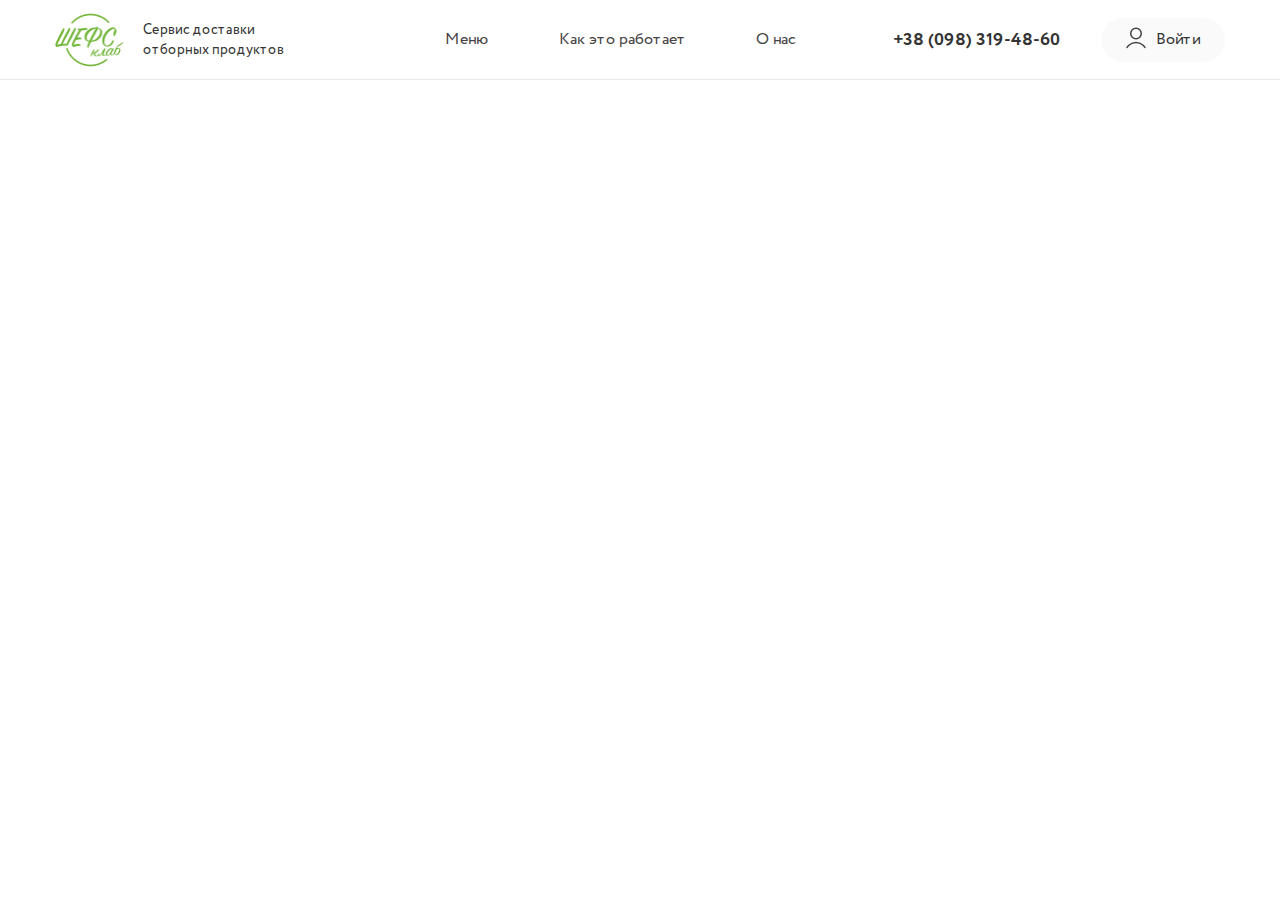
==== index.html @ c071ba93 "Made an adaptive header." ====
<!DOCTYPE html>
<html lang="ru">
	<head>
		<title>Шефс Клаб – Сервис доставки отборных продуктов</title>
		<meta charset="UTF-8">
		<meta name="format-detection" content="telephone=no">
		<link rel="stylesheet" href="css/style.css">
		<link rel="shortcut icon" href="favicon.ico">
		<!-- <meta name="robots" content="noindex, nofollow"> -->
		<!-- <meta name="viewport" content="width=device-width, initial-scale=1.0, maximum-scale=1.0, user-scalable=0"> -->
		<meta name="viewport" content="width=device-width, initial-scale=1.0">
	</head>
	<body>
		<div class="wrapper">
<header class="header">
	<div class="container">
		<div class="header__row">
			<a href="index.html" class="header__logo logo-header">
				<div class="logo-header__img">
					<img src="img/logo.png" alt="Шефс Клаб" />
				</div>
				<h1 class="logo-header__desc">					
					Сервис доставки отборных продуктов
				</h1>
			</a>

			<div class="header-icons">
				<a href="tel:380983194860" class="header-icons__icon header-icons__phone">
					<svg width="24" height="24" viewBox="0 0 24 24" fill="none" xmlns="http://www.w3.org/2000/svg">
						<path d="M4.59755 4.30366L5.67798 3.40331C6.36933 2.82718 7.38593 2.87329 8.02229 3.50965L10.0661 5.55342C10.8323 6.31963 10.8323 7.56191 10.0661 8.32812L9.12287 9.16348C8.76349 9.52285 8.70661 10.085 9 10.5C9.49446 11.1994 10.4222 12.2161 11.1031 12.897C11.7839 13.5778 12.8006 14.5055 13.5 15C13.915 15.2934 14.4771 15.2365 14.8365 14.8771L15.6719 13.9339C16.4381 13.1677 17.6804 13.1677 18.4466 13.9339L20.4904 15.9777C21.1267 16.6141 21.1728 17.6307 20.5967 18.322L19.6963 19.4024C18.7105 20.5854 17.1822 21.1731 15.6578 20.9553C14.0402 20.7242 12.4805 20.1717 11.1403 19.237C9.97831 18.4266 8.57035 17.3715 7.59942 16.4006C6.62849 15.4297 5.57338 14.0217 4.76302 12.8597C3.82832 11.5195 3.27578 9.9598 3.04469 8.34223C2.82692 6.81783 3.41459 5.28946 4.59755 4.30366Z" stroke-width="2"/>
					</svg>
				</a>
				<a href="sign-in.html" class="header-icons__icon header-icons__sign-in">
					<svg width="24" height="24" viewBox="0 0 24 24" fill="none" xmlns="http://www.w3.org/2000/svg">
						<g clip-path="url(#clip0)">
							<path d="M3 22C3 22 5.875 17 12 17C18.125 17 21 22 21 22" stroke="white" stroke-width="2" stroke-linecap="round" stroke-linejoin="round"/>
							<circle cx="12" cy="8" r="5" stroke="white" stroke-width="2" stroke-linejoin="round"/>
						</g>
						<defs>
							<clipPath id="clip0">
								<rect width="24" height="24" fill="white"/>
							</clipPath>
						</defs>
					</svg>
				</a>
			</div>

			<div class="header-menu__icon">
				<span></span>
			</div>

			<nav class="header__menu header-menu">
				<ul class="header-menu__list menu-list">
					<li><a href="menu.html" class="header-menu__link">Меню</a></li>
					<li><a href="howitwork.html" class="header-menu__link">Как это работает</a></li>
					<li><a href="about.html" class="header-menu__link">О нас</a></li>
				</ul>
			</nav>

			<a data-da="header-menu__list, 4, 767.98" href="tel:380983194860" class="header__phone-number phone-number">+38 (098) 319-48-60</a>

			<a data-da="header-menu__list, 5, 767.98" href="sign-in.html" class="header__sign-in sign-in">
				<div class="sign-in__icon">
					<svg width="24" height="24" viewBox="0 0 20 21" fill="none" xmlns="http://www.w3.org/2000/svg">
						<path d="M1 20C1 20 3.875 15 10 15C16.125 15 19 20 19 20" stroke="#464243" stroke-width="1.5" stroke-linecap="round" stroke-linejoin="round"/>
						<circle cx="10" cy="6" r="5.25" stroke="#464243" stroke-width="1.5" stroke-linejoin="round"/>
					</svg>
				</div>
				Войти
			</a>
		</div>
	</div>
</header>				
<footer class="footer">
	<div class='container'>
		<div class="footer__row">
			
		</div>
	</div>
</footer>		</div>
<!--<div class="popup">
	<div class="popup-table table">
		<div class="cell">
			<div class="popup-content">
				<div class="popup-close"></div>
				<div class="popup__title"></div>
				<div class="popup__txt"></div>
				<form action="#" class="popup-form form">
					<div class="form-input">
						<input autocomplete="off" type="text" name="form[]" data-value="" class="input" />
					</div>
					<div class="form-input">
						<input autocomplete="off" type="text" name="form[]" data-value="" class="input req email" />
					</div>
					<div class="form-input">
						<input autocomplete="off" type="text" name="form[]" data-value="" class="input req" />
					</div>
					<div class="form-button">
						<button type="submit" class="form__btn btn fw"></button>
					</div>
				</form>
			</div>
		</div>
	</div>
</div>
<div class="popup popup-video">
	<div class="popup-table table">
		<div class="cell">
			<div class="popup-close"></div>
			<div class="popup-video__value video"></div>
		</div>
	</div>
</div> --><script src="https://code.jquery.com/jquery-3.3.1.min.js"></script>
<!-- <script src="https://code.jquery.com/jquery-migrate-3.0.1.min.js"></script> -->
<script src="js/vendors.js"></script>
<script src="js/main.js"></script>
<script src="js/custom.js" ></script>
	</body>
</html>
---- css/style.css ----
@charset "UTF-8";@font-face{font-family:"Circe";src:url("../../fonts/Circe/Circe-Regular.eot");src:url("../../fonts/Circe/Circe-Regular.eot?#iefix") format("embedded-opentype"),url("../../fonts/Circe/Circe-Regular.woff") format("woff"),url("../../fonts/Circe/Circe-Regular.ttf") format("truetype");font-weight:400;font-style:normal}@font-face{font-family:"Circe";src:url("../../fonts/Circe/Circe-Bold.eot");src:url("../../fonts/Circe/Circe-Bold.eot?#iefix") format("embedded-opentype"),url("../../fonts/Circe/Circe-Bold.woff") format("woff"),url("../../fonts/Circe/Circe-Bold.ttf") format("truetype");font-weight:700;font-style:normal}@font-face{font-family:"TT Norms";src:url("../../fonts/TTNorms/TTNorms-Medium.eot");src:url("../../fonts/TTNorms/TTNorms-Medium.eot?#iefix") format("embedded-opentype"),url("../../fonts/TTNorms/TTNorms-Medium.woff") format("woff"),url("../../fonts/TTNorms/TTNorms-Medium.ttf") format("truetype");font-weight:500;font-style:normal}@font-face{font-family:"TT Norms";src:url("../../fonts/TTNorms/TTNorms-Bold.eot");src:url("../../fonts/TTNorms/TTNorms-Bold.eot?#iefix") format("embedded-opentype"),url("../../fonts/TTNorms/TTNorms-Bold.woff") format("woff"),url("../../fonts/TTNorms/TTNorms-Bold.ttf") format("truetype");font-weight:700;font-style:normal}*{padding:0px;margin:0px;border:0px}*,:after,:before{-webkit-box-sizing:border-box;box-sizing:border-box}:active,:focus{outline:none}a:active,a:focus{outline:none}aside,footer,header,nav,section{display:block}body,html{height:100%;min-width:320px}body{line-height:1;font-family:"Circe";-ms-text-size-adjust:100%;-moz-text-size-adjust:100%;-webkit-text-size-adjust:100%}button,input,textarea{font-family:"Circe"}input::-ms-clear{display:none}button{cursor:pointer}button::-moz-focus-inner{padding:0;border:0}a,a:visited{text-decoration:none}a:hover{text-decoration:none}ul li{list-style:none}img{vertical-align:top}h1,h2,h3,h4,h5,h6{font-weight:inherit;font-size:inherit}body{color:#636262;font-size:16px}body.lock{overflow:hidden}h1,h2,h3,h4,h5,h6{font-weight:700}.wrapper{width:100%;min-height:100%;overflow:hidden}.container{max-width:1170px;height:100%;margin:0 auto;width:100%}@media (max-width:1182px){.container{max-width:970px}}@media (max-width:991.98px){.container{max-width:750px}}@media (max-width:767.98px){.container{max-width:none;padding:0 20px}}.form-row{display:-webkit-box;display:-ms-flexbox;display:flex;font-size:0;margin:0px -15px}.form__column{padding:0px 15px}.btn{display:inline-block;padding:0px 0px}.btn.fw{width:100%}.select-block{position:relative}.select__label{z-index:2;position:absolute;top:-8px;background-color:#f7f7f7;padding:0 5px;color:#979797;font-weight:600;font-size:13px;line-height:16px;left:20px}.select{position:relative;cursor:pointer}.select .select-title{z-index:1;width:100%;height:55px;border:1px solid #dedede;position:relative;background-color:#fff}.select .select-title__arrow{position:absolute;top:0;right:0px;width:45px;height:100%;background:url("../img/icons/select-arrow.svg") center no-repeat}.select .select-title__value{color:#000;font-weight:700;font-size:18px;line-height:53px;display:block;overflow:hidden;padding:0 45px 0 25px;white-space:nowrap;text-transform:none;-o-text-overflow:ellipsis;text-overflow:ellipsis}.select .select-options{position:absolute;z-index:10;top:54px;display:none;overflow:hidden;min-width:100%;background-color:#fff;border:1px solid #dedede;padding:10px 20px 10px 25px}.select .select-options-scroll{max-height:80px;overflow:auto}.select .select-options-list{padding:0px 0px 0px 0px}.select .select-options__value{color:#000;font-size:20px;margin:0px 0px 15px 0px}.select .select-options__value:last-child{margin:0px 0px 0px 0px}.select .select-options__value:hover{color:#000}input[type=email],input[type=tel],input[type=text],textarea{-webkit-appearance:none;-moz-appearance:none;appearance:none}.input{border-radius:0!important;width:100%;display:block;padding:0px 20px}textarea.input{resize:none;padding:0px 0px}.check{position:relative;padding-left:25px;color:#5f5f5f;line-height:18px;cursor:pointer}.check input{display:none}.check:before{content:"";left:0;top:0;width:18px;height:18px;border:1px solid #a3a3a3;position:absolute}.check.active:before{background:url("../img/icons/check.png") center no-repeat}.option{position:relative;cursor:pointer;padding-left:25px;line-height:16px;margin-bottom:10px;font-size:15px;font-weight:300}.option:last-child{margin-bottom:0px}.option input{display:none}.option:before{position:absolute;left:0;top:0;width:16px;height:16px;content:"";border:1px solid #7f7f7f;border-radius:50%}.option.active:before{background:url("../img/icons/option.png") center no-repeat}.rating-block{display:table;font-size:0}.rating{display:inline-block;position:relative;vertical-align:middle}.rating.edit .star{cursor:pointer}.rating .star{width:17px;height:14px;display:inline-block;position:relative;z-index:3}.rating__line{position:absolute;width:85px;height:14px;top:0;left:0;background:url("../img/icons/bg_rating.svg") 0 0 no-repeat;z-index:1;background-size:85px 100%}.rating__activeline{position:absolute;width:0px;height:14px;top:0;left:0;background:url("../img/icons/bg_rating_active.svg") 0 0 no-repeat;z-index:2;background-size:85px 100%}.rating__value{display:inline-block;color:#1b3139;font-size:14px;line-height:13px;vertical-align:middle}.quantity{position:relative;width:73px;height:47px;border:1px solid #cfcfcf;background-color:#ffffff}.quantity__input{height:45px;width:50px;text-align:center;color:#101010;font-weight:300}.quantity__btn{position:absolute;top:11px;right:15px;cursor:pointer}.quantity__btn:before{font-size:25px;display:inline-block;line-height:10px;color:#a9a9a9}.quantity__btn:hover:before{color:#da0005}.quantity__btn.dwn{top:25px}.category-params-item-price-table{margin-bottom:25px}.category-params-item-price-table .cell:first-child{padding-right:15px;position:relative}.category-params-item-price-table .cell:first-child:after{content:"-";position:absolute;right:-4px;top:8px;font-size:20px}.category-params-item-price-table .cell:last-child{padding-left:15px}.category-params-item-price-table .cell input{height:37px;border:2px solid #393939;background-color:#ffffff;text-align:center;font-size:12px;color:#393939;font-weight:500;width:100%}.category-params-item-price-range{margin:0 12px 40px 12px;background-color:#c9cecf;height:2px;position:relative}.category-params-item-price-range .ui-slider-range{background-color:#000;height:2px;position:relative}.category-params-item-price-range .ui-slider-handle{width:23px;height:28px;border:3px solid #fbfbfb;background-color:#ea5922;display:block;position:absolute;top:-14px;margin-left:-12px;cursor:pointer}.category-params-item-price-range .ui-slider-handle span{position:absolute;bottom:-18px;left:50%;width:50px;text-align:center;font-size:10px;margin-left:-25px;font-weight:500;color:#94a6aa}.form__info{position:absolute;width:60px;height:60px;right:0;top:0;line-height:60px;text-align:center;color:#888;z-index:2;font-size:14px}@media (max-width:767.98px){.form__info{width:50px;height:50px;line-height:50px}}.form-range-line{position:relative;height:5px;border-radius:0 0 4px 4px;background-color:#e0e0e0;margin:-2px 0px 0px 0px}.form-range-line .ui-slider-range{background-color:#093454;height:5px;position:absolute;top:0;left:0;border-radius:0 0 4px 4px}.form-range-line .ui-slider-handle{background:url("../img/icons/range.svg") 0 0 no-repeat;width:28px;height:28px;position:absolute;margin:-9px 0px 0px -14px;top:0;left:0;cursor:pointer}.form-range-line .ui-state-hover{background:url("../img/icons/range_a.svg") 0 0 no-repeat}.form-range-values{display:-webkit-box;display:-ms-flexbox;display:flex;font-size:0;-webkit-box-pack:justify;-ms-flex-pack:justify;justify-content:space-between;padding:14px 0px 0px 0px}.form-range-values__item{font-size:12px;color:#888}.row:after{display:block;content:"";clear:both}.rub:after{content:"₽"}.noselect{-webkit-touch-callout:none;-webkit-user-select:none;-moz-user-select:none;-ms-user-select:none;user-select:none}ol.counter{list-style-type:none;counter-reset:item}ol.counter li{position:relative;padding:0px 0px 0px 45px}ol.counter li:before{counter-increment:item;content:counter(item);position:absolute;left:0;top:0;color:#818181;font-size:14px;font-weight:700;text-align:center;line-height:26px;border-radius:50%;width:28px;height:28px;border:1px solid #4274bb}.ellipsis{display:block;overflow:hidden;width:100%;white-space:nowrap;-o-text-overflow:ellipsis;text-overflow:ellipsis}.es{overflow:hidden;white-space:nowrap;-o-text-overflow:ellipsis;text-overflow:ellipsis}.table{display:table;font-size:0;width:100%}.trow{display:table-row}.cell{display:table-cell}.cell.full{width:100%}.ibg{position:relative}.ibg img{position:absolute;width:100%;height:100%;top:0;left:0;-o-object-fit:cover;object-fit:cover}body.ie .ibg{background-position:center;background-size:cover;background-repeat:no-repeat}body.ie .ibg img{width:0;height:0;opacity:0;visibility:hidden}.video{position:relative;overflow:hidden;height:0;padding-bottom:56.25%}.video embed,.video iframe,.video object,.video video{position:absolute;top:0;left:0;width:100%;height:100%}.videobg embed,.videobg iframe,.videobg object,.videobg video{position:fixed;top:50%;left:50%;min-width:100%;min-height:100%;width:auto;height:auto;z-index:-100;-webkit-transform:translateX(-50%) translateY(-50%);-ms-transform:translateX(-50%) translateY(-50%);transform:translateX(-50%) translateY(-50%);background-size:cover}.moretext{overflow:hidden}.moretext__more{cursor:pointer}.moretext__more span{font-style:normal}.moretext__more span:first-child{display:block}.moretext__more span:last-child{display:none}.moretext__more.active span{font-style:normal}.moretext__more.active span:first-child{display:none}.moretext__more.active span:last-child{display:block}.graystyle{-webkit-transition:all 0.8ss ease 0ss;-o-transition:all 0.8ss ease 0ss;transition:all 0.8ss ease 0ss;filter:grayscale(1);-webkit-filter:grayscale(1);-moz-filter:grayscale(1);-o-filter:grayscale(1)}.graystyleoff{filter:grayscale(0);-webkit-filter:grayscale(0);-moz-filter:grayscale(0);-o-filter:grayscale(0)}.slick-slider{position:relative}.slick-slider .slick-list,.slick-slider .slick-track{-webkit-transform:translate3d(0,0,0);-ms-transform:translate3d(0,0,0);transform:translate3d(0,0,0)}.slick-slider .slick-list{position:relative;overflow:hidden;width:100%}.slick-slider .slick-track{position:relative;width:100%;display:-webkit-box;display:-ms-flexbox;display:flex;font-size:0}.slick-slider .slick-slide{position:relative}.tab__item{display:none}.tab__item.active{display:block}.mirror{-webkit-transform:scale(-1,1);-ms-transform:scale(-1,1);transform:scale(-1,1)}.nicescroll-rails{z-index:1000!important}.gm-style-iw-t{opacity:0}.baloon{opacity:1;right:-7px!important;bottom:80px!important}.baloon button{display:none!important}.baloon:after{display:none!important}.baloon-style{display:none}.baloon-content.gm-style-iw{opacity:1;border-radius:0px!important;max-width:300px!important;padding:0!important;left:0!important;width:100%!important;overflow:visible!important}.baloon-content.gm-style-iw>.gm-style-iw-d{overflow:hidden!important;max-width:none!important}.baloon-content.gm-style-iw:after{display:none!important}.baloon-close{top:18px!important}.popup{-webkit-overflow-scrolling:touch;background-color:rgba(0,0,0,0.8);display:none;position:fixed!important;top:0px;left:0;width:100%;height:100%;overflow:auto;z-index:100}.popup.active .popup-content{-ms-transform:scale(1);-webkit-transform:scale(1);transform:scale(1)}.popup.show{display:block}.popup.show .popup-content{-ms-transform:scale(1);-webkit-transform:scale(1);transform:scale(1)}.popup-table{height:100%;table-layout:fixed}.popup-table>.cell{height:100%;vertical-align:middle;padding:30px 10px}.popup-content{-ms-transform:scale(0);-webkit-transform:scale(0);transform:scale(0);-webkit-transition:all 0.3ss ease 0ss;-o-transition:all 0.3ss ease 0ss;transition:all 0.3ss ease 0ss;position:relative;max-width:1230px;margin:0px auto;background-color:#fff}.popup-close{width:15px;height:15px;position:absolute;top:0px;right:0px;cursor:pointer;background:url("../img/icons/close.png") 0 0 no-repeat}.popup-video .popup-close{width:40px;height:40px;background-color:#000;top:0;right:0}.header{position:fixed;width:100%;height:80px;top:0;left:0}.header:before{content:"";position:absolute;width:100%;height:100%;top:0;left:0;border-bottom:1px solid #e8eae7;background-color:#fff;z-index:2}.header__row{display:-webkit-box;display:-ms-flexbox;display:flex;-webkit-box-pack:justify;-ms-flex-pack:justify;justify-content:space-between;-webkit-box-align:center;-ms-flex-align:center;align-items:center;height:100%}.header__logo{margin:0px 10.4166666667% 0px 0px;position:relative;z-index:3}.header__menu{margin:0px 6.9444444444% 0px 0px;position:relative;z-index:3}.header__phone-number{margin:0px 2.0833333333% 0px 0px;position:relative;z-index:3}.header__sign-in{position:relative;z-index:3}.header-icons{display:none}.header-menu{-webkit-box-flex:0;-ms-flex:0 0 30%;flex:0 0 30%;min-width:260px}.header-menu__icon{display:none}.header-menu__list{width:100%;display:-webkit-box;display:-ms-flexbox;display:flex;-webkit-box-align:center;-ms-flex-align:center;align-items:center;-webkit-box-pack:justify;-ms-flex-pack:justify;justify-content:space-between}.header-menu__link{font-size:16px;color:#464243;-webkit-transition:all 0.3s ease;-o-transition:all 0.3s ease;transition:all 0.3s ease}.header-menu__link.active{color:#71B639}.phone-number{-webkit-box-flex:0;-ms-flex:0 0 auto;flex:0 0 auto;font-weight:700;font-size:18px;color:#333}.sign-in{border-radius:130px;background-color:#fafafa;display:-webkit-box;display:-ms-flexbox;display:flex;-webkit-box-pack:center;-ms-flex-pack:center;justify-content:center;-webkit-box-align:center;-ms-flex-align:center;align-items:center;padding:8px 25px 8px 25px;font-size:16px;color:#333;-webkit-transition:background-color 0.3s ease;-o-transition:background-color 0.3s ease;transition:background-color 0.3s ease}.sign-in__icon{-webkit-box-flex:0;-ms-flex:0 0 20px;flex:0 0 20px;margin:0px 10px 0px 0px}.sign-in__icon svg{max-width:100%}.sign-in__line{display:none}.logo-header{display:-webkit-box;display:-ms-flexbox;display:flex;-webkit-box-align:center;-ms-flex-align:center;align-items:center}.logo-header__img{-webkit-box-flex:0;-ms-flex:0 0 68px;flex:0 0 68px;margin:0px 20px 0px 0px}.logo-header__img img{max-width:100%}.logo-header__desc{font-size:14px;line-height:20px;color:#333;font-weight:400;-webkit-box-flex:0;-ms-flex:0 0 164px;flex:0 0 164px}@media (max-width:991.98px){.logo-header__desc{display:none}}@media (max-width:767.98px){.header{height:60px}.header__menu{margin:0px 0px 0px 0px;overflow:auto}.header__phone-number{width:100%;margin:15px 0px 0px 0px}.header__phone-number:after{content:"";position:absolute;width:calc(100% + 15px);height:1px;left:-15px;background-color:#e8eae7;bottom:-25px}.header__sign-in{margin:50px 0px 0px 0px}.header-icons{display:-webkit-box;display:-ms-flexbox;display:flex;margin:0px 25px 0px auto;position:relative;z-index:3}.header-icons__icon{display:-webkit-box;display:-ms-flexbox;display:flex;-webkit-box-pack:center;-ms-flex-pack:center;justify-content:center;-webkit-box-align:center;-ms-flex-align:center;align-items:center;width:40px;height:40px;border-radius:50%;background-color:#a1a75c}.header-icons__icon:not(:last-child){margin:0px 15px 0px 0px}.header-icons__icon svg{width:24px;height:24px;stroke:#ffffff}.header-menu{position:fixed;top:-100%;left:0;width:100%;height:100%;background-color:transparent;z-index:1;-webkit-transition:top 0.8s cubic-bezier(0.68,-0.55,0.265,1.55) 0s,background-color 0.3s ease 0.6s;-o-transition:top 0.8s cubic-bezier(0.68,-0.55,0.265,1.55) 0s,background-color 0.3s ease 0.6s;transition:top 0.8s cubic-bezier(0.68,-0.55,0.265,1.55) 0s,background-color 0.3s ease 0.6s}.header-menu.active{top:0;background-color:rgba(19,19,21,0.5)}.header-menu__list{background-color:#fff;-webkit-box-orient:vertical;-webkit-box-direction:normal;-ms-flex-direction:column;flex-direction:column;padding:90px 0px 25px 15px;-webkit-box-pack:start;-ms-flex-pack:start;justify-content:flex-start;-webkit-box-align:start;-ms-flex-align:start;align-items:flex-start}.header-menu__list li{margin:0px 0px 25px 0px}.header-menu__icon{display:block;width:20px;height:16px;position:relative;z-index:3;cursor:pointer}.header-menu__icon.active span{-ms-transform:scale(0);-webkit-transform:scale(0);transform:scale(0)}.header-menu__icon.active:before{top:7px;-ms-transform:rotate(45deg);-webkit-transform:rotate(45deg);transform:rotate(45deg)}.header-menu__icon.active:after{bottom:7px;-ms-transform:rotate(-45deg);-webkit-transform:rotate(-45deg);transform:rotate(-45deg)}.header-menu__icon span{background:#333333;position:absolute;width:100%;height:2px;top:7px;-webkit-transition:all 0.5s cubic-bezier(0.68,-0.55,0.265,1.55) 0s;-o-transition:all 0.5s cubic-bezier(0.68,-0.55,0.265,1.55) 0s;transition:all 0.5s cubic-bezier(0.68,-0.55,0.265,1.55) 0s}.header-menu__icon:after,.header-menu__icon:before{content:"";background:#333333;position:absolute;width:100%;height:2px;left:0;-webkit-transition:all 0.5s cubic-bezier(0.68,-0.55,0.265,1.55) 0s;-o-transition:all 0.5s cubic-bezier(0.68,-0.55,0.265,1.55) 0s;transition:all 0.5s cubic-bezier(0.68,-0.55,0.265,1.55) 0s}.header-menu__icon:before{top:0}.header-menu__icon:after{bottom:0}.logo-header__img{-webkit-box-flex:0;-ms-flex:0 0 55px;flex:0 0 55px}}@media (min-width:767.98px){.header-menu__link:hover{color:#71B639}.sign-in:hover{background-color:#eeeeee}}
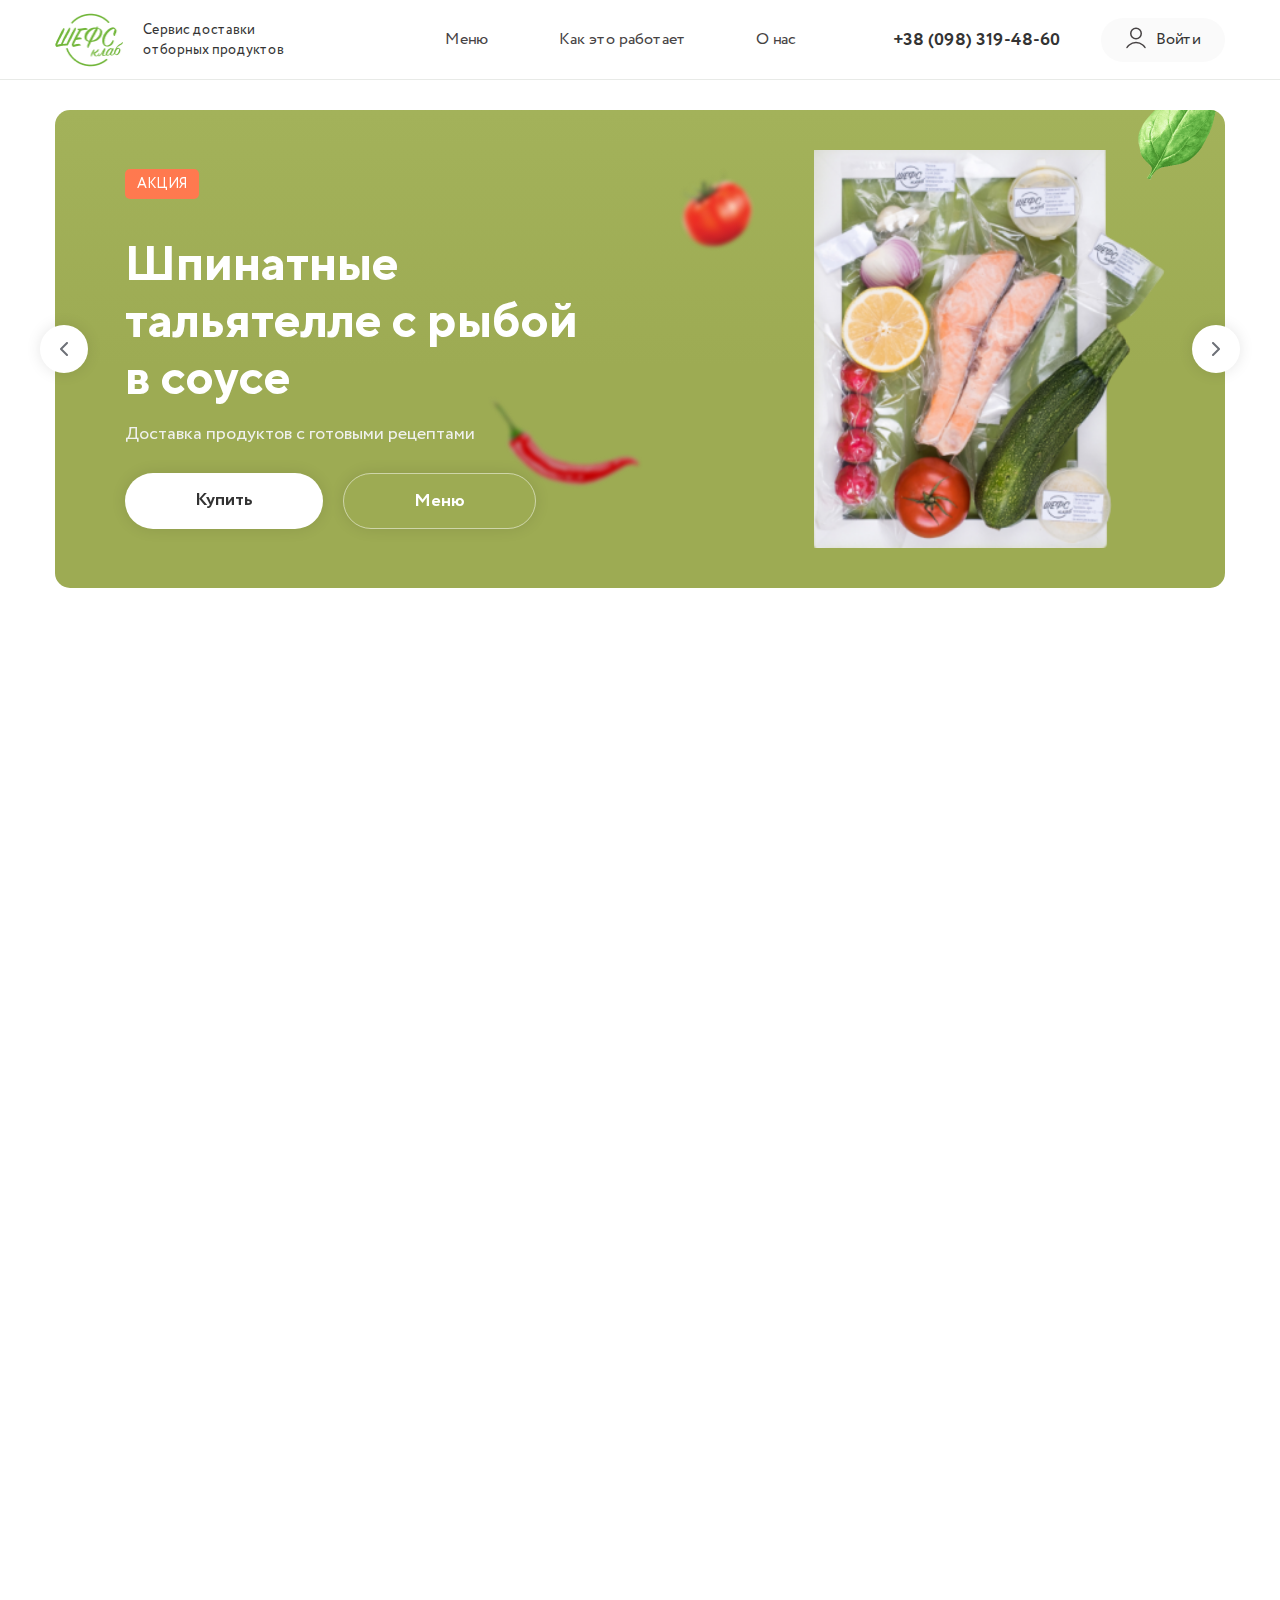
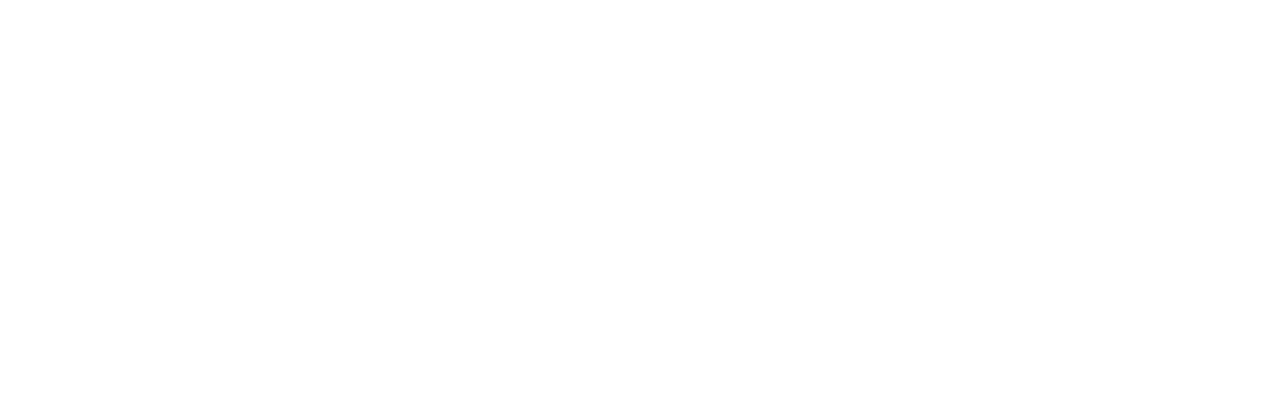
==== commit b2a17b1f: "Made a slider with stocks" ====
--- a/index.html
+++ b/index.html
@@ -14,7 +14,7 @@
 		<div class="wrapper">
 <header class="header">
 	<div class="container">
-		<div class="header__row">
+		<div class="header__wrapper">
 			<a href="index.html" class="header__logo logo-header">
 				<div class="logo-header__img">
 					<img src="img/logo.png" alt="Шефс Клаб" />
@@ -70,7 +70,115 @@
 			</a>
 		</div>
 	</div>
-</header>				
+</header>				<main class="main">
+					<section class="sale">
+						<div class="container">
+							<div class="sale__wrapper">
+								<div class="sale__slider slider-sale">
+									<div class="slider-sale__item item-sale">
+										<div class="item-sale__parallax parallax-sale">
+											<ul class="parallax-sale__list">
+												<li class="parallax-sale__item parallax-sale__item_1 layer" data-depth="0.20">
+													<img src="../img/main-slider/leaf.png" alt="Leaf" />
+												</li>
+												<li class="parallax-sale__item parallax-sale__item_2 layer" data-depth="0.70">
+													<img src="../img/main-slider/tomato.png" alt="Tomato" />
+												</li>
+												<li class="parallax-sale__item parallax-sale__item_3 layer" data-depth="1.00">
+													<img src="../img/main-slider/chili.png" alt="Chili" />
+												</li>
+											</ul>
+										</div>
+										<div class="item-sale__cont">
+											<span class="item-sale__tag">Акция</span>
+											<h2 class="item-sale__title">
+												<a href="#">Шпинатные тальятелле с рыбой в соусе </a>
+											</h2>
+											<p class="item-sale__desc">
+												Доставка продуктов с готовыми рецептами
+											</p>
+
+											<div class="item-sale__cta">
+												<a href="single-item.html" class="item-sale__buy item-sale__btn">Купить</a>
+												<a href="menu.html" class="item-sale__menu item-sale__btn">Меню</a>
+											</div>
+										</div>
+
+										<a href="single-item.html" class="item-sale__img">
+											<img src="../img/main-slider/tagliatelle.png" alt="Tagliatelle" />
+										</a>
+									</div>
+									<div class="slider-sale__item item-sale">
+										<div class="item-sale__parallax parallax-sale">
+											<ul class="parallax-sale__list">
+												<li class="parallax-sale__item parallax-sale__item_1 layer" data-depth="0.20">
+													<img src="../img/main-slider/leaf.png" alt="Leaf" />
+												</li>
+												<li class="parallax-sale__item parallax-sale__item_2 layer" data-depth="0.70">
+													<img src="../img/main-slider/tomato.png" alt="Tomato" />
+												</li>
+												<li class="parallax-sale__item parallax-sale__item_3 layer" data-depth="1.00">
+													<img src="../img/main-slider/chili.png" alt="Chili" />
+												</li>
+											</ul>
+										</div>
+										<div class="item-sale__cont">
+											<span class="item-sale__tag">Акция</span>
+											<h2 class="item-sale__title">
+												<a href="#">Шпинатные тальятелле с рыбой в соусе </a>
+											</h2>
+											<p class="item-sale__desc">
+												Доставка продуктов с готовыми рецептами
+											</p>
+
+											<div class="item-sale__cta">
+												<a href="single-item.html" class="item-sale__buy item-sale__btn">Купить</a>
+												<a href="menu.html" class="item-sale__menu item-sale__btn">Меню</a>
+											</div>
+										</div>
+
+										<a href="single-item.html" class="item-sale__img">
+											<img src="../img/main-slider/tagliatelle.png" alt="Tagliatelle" />
+										</a>
+									</div>
+									<div class="slider-sale__item item-sale">
+										<div class="item-sale__parallax parallax-sale">
+											<ul class="parallax-sale__list">
+												<li class="parallax-sale__item parallax-sale__item_1 layer" data-depth="0.20">
+													<img src="../img/main-slider/leaf.png" alt="Leaf" />
+												</li>
+												<li class="parallax-sale__item parallax-sale__item_2 layer" data-depth="0.70">
+													<img src="../img/main-slider/tomato.png" alt="Tomato" />
+												</li>
+												<li class="parallax-sale__item parallax-sale__item_3 layer" data-depth="1.00">
+													<img src="../img/main-slider/chili.png" alt="Chili" />
+												</li>
+											</ul>
+										</div>
+										<div class="item-sale__cont">
+											<span class="item-sale__tag">Акция</span>
+											<h2 class="item-sale__title">
+												<a href="#">Шпинатные тальятелле с рыбой в соусе </a>
+											</h2>
+											<p class="item-sale__desc">
+												Доставка продуктов с готовыми рецептами
+											</p>
+
+											<div class="item-sale__cta">
+												<a href="single-item.html" class="item-sale__buy item-sale__btn">Купить</a>
+												<a href="menu.html" class="item-sale__menu item-sale__btn">Меню</a>
+											</div>
+										</div>
+
+										<a href="single-item.html" class="item-sale__img">
+											<img src="../img/main-slider/tagliatelle.png" alt="Tagliatelle" />
+										</a>
+									</div>
+								</div>
+							</div>
+						</div>
+					</section>
+				</main>
 <footer class="footer">
 	<div class='container'>
 		<div class="footer__row">
--- a/css/style.css
+++ b/css/style.css
@@ -1 +1 @@
-@charset "UTF-8";@font-face{font-family:"Circe";src:url("../../fonts/Circe/Circe-Regular.eot");src:url("../../fonts/Circe/Circe-Regular.eot?#iefix") format("embedded-opentype"),url("../../fonts/Circe/Circe-Regular.woff") format("woff"),url("../../fonts/Circe/Circe-Regular.ttf") format("truetype");font-weight:400;font-style:normal}@font-face{font-family:"Circe";src:url("../../fonts/Circe/Circe-Bold.eot");src:url("../../fonts/Circe/Circe-Bold.eot?#iefix") format("embedded-opentype"),url("../../fonts/Circe/Circe-Bold.woff") format("woff"),url("../../fonts/Circe/Circe-Bold.ttf") format("truetype");font-weight:700;font-style:normal}@font-face{font-family:"TT Norms";src:url("../../fonts/TTNorms/TTNorms-Medium.eot");src:url("../../fonts/TTNorms/TTNorms-Medium.eot?#iefix") format("embedded-opentype"),url("../../fonts/TTNorms/TTNorms-Medium.woff") format("woff"),url("../../fonts/TTNorms/TTNorms-Medium.ttf") format("truetype");font-weight:500;font-style:normal}@font-face{font-family:"TT Norms";src:url("../../fonts/TTNorms/TTNorms-Bold.eot");src:url("../../fonts/TTNorms/TTNorms-Bold.eot?#iefix") format("embedded-opentype"),url("../../fonts/TTNorms/TTNorms-Bold.woff") format("woff"),url("../../fonts/TTNorms/TTNorms-Bold.ttf") format("truetype");font-weight:700;font-style:normal}*{padding:0px;margin:0px;border:0px}*,:after,:before{-webkit-box-sizing:border-box;box-sizing:border-box}:active,:focus{outline:none}a:active,a:focus{outline:none}aside,footer,header,nav,section{display:block}body,html{height:100%;min-width:320px}body{line-height:1;font-family:"Circe";-ms-text-size-adjust:100%;-moz-text-size-adjust:100%;-webkit-text-size-adjust:100%}button,input,textarea{font-family:"Circe"}input::-ms-clear{display:none}button{cursor:pointer}button::-moz-focus-inner{padding:0;border:0}a,a:visited{text-decoration:none}a:hover{text-decoration:none}ul li{list-style:none}img{vertical-align:top}h1,h2,h3,h4,h5,h6{font-weight:inherit;font-size:inherit}body{color:#636262;font-size:16px}body.lock{overflow:hidden}h1,h2,h3,h4,h5,h6{font-weight:700}.wrapper{width:100%;min-height:100%;overflow:hidden}.container{max-width:1170px;height:100%;margin:0 auto;width:100%}@media (max-width:1182px){.container{max-width:970px}}@media (max-width:991.98px){.container{max-width:750px}}@media (max-width:767.98px){.container{max-width:none;padding:0 20px}}.form-row{display:-webkit-box;display:-ms-flexbox;display:flex;font-size:0;margin:0px -15px}.form__column{padding:0px 15px}.btn{display:inline-block;padding:0px 0px}.btn.fw{width:100%}.select-block{position:relative}.select__label{z-index:2;position:absolute;top:-8px;background-color:#f7f7f7;padding:0 5px;color:#979797;font-weight:600;font-size:13px;line-height:16px;left:20px}.select{position:relative;cursor:pointer}.select .select-title{z-index:1;width:100%;height:55px;border:1px solid #dedede;position:relative;background-color:#fff}.select .select-title__arrow{position:absolute;top:0;right:0px;width:45px;height:100%;background:url("../img/icons/select-arrow.svg") center no-repeat}.select .select-title__value{color:#000;font-weight:700;font-size:18px;line-height:53px;display:block;overflow:hidden;padding:0 45px 0 25px;white-space:nowrap;text-transform:none;-o-text-overflow:ellipsis;text-overflow:ellipsis}.select .select-options{position:absolute;z-index:10;top:54px;display:none;overflow:hidden;min-width:100%;background-color:#fff;border:1px solid #dedede;padding:10px 20px 10px 25px}.select .select-options-scroll{max-height:80px;overflow:auto}.select .select-options-list{padding:0px 0px 0px 0px}.select .select-options__value{color:#000;font-size:20px;margin:0px 0px 15px 0px}.select .select-options__value:last-child{margin:0px 0px 0px 0px}.select .select-options__value:hover{color:#000}input[type=email],input[type=tel],input[type=text],textarea{-webkit-appearance:none;-moz-appearance:none;appearance:none}.input{border-radius:0!important;width:100%;display:block;padding:0px 20px}textarea.input{resize:none;padding:0px 0px}.check{position:relative;padding-left:25px;color:#5f5f5f;line-height:18px;cursor:pointer}.check input{display:none}.check:before{content:"";left:0;top:0;width:18px;height:18px;border:1px solid #a3a3a3;position:absolute}.check.active:before{background:url("../img/icons/check.png") center no-repeat}.option{position:relative;cursor:pointer;padding-left:25px;line-height:16px;margin-bottom:10px;font-size:15px;font-weight:300}.option:last-child{margin-bottom:0px}.option input{display:none}.option:before{position:absolute;left:0;top:0;width:16px;height:16px;content:"";border:1px solid #7f7f7f;border-radius:50%}.option.active:before{background:url("../img/icons/option.png") center no-repeat}.rating-block{display:table;font-size:0}.rating{display:inline-block;position:relative;vertical-align:middle}.rating.edit .star{cursor:pointer}.rating .star{width:17px;height:14px;display:inline-block;position:relative;z-index:3}.rating__line{position:absolute;width:85px;height:14px;top:0;left:0;background:url("../img/icons/bg_rating.svg") 0 0 no-repeat;z-index:1;background-size:85px 100%}.rating__activeline{position:absolute;width:0px;height:14px;top:0;left:0;background:url("../img/icons/bg_rating_active.svg") 0 0 no-repeat;z-index:2;background-size:85px 100%}.rating__value{display:inline-block;color:#1b3139;font-size:14px;line-height:13px;vertical-align:middle}.quantity{position:relative;width:73px;height:47px;border:1px solid #cfcfcf;background-color:#ffffff}.quantity__input{height:45px;width:50px;text-align:center;color:#101010;font-weight:300}.quantity__btn{position:absolute;top:11px;right:15px;cursor:pointer}.quantity__btn:before{font-size:25px;display:inline-block;line-height:10px;color:#a9a9a9}.quantity__btn:hover:before{color:#da0005}.quantity__btn.dwn{top:25px}.category-params-item-price-table{margin-bottom:25px}.category-params-item-price-table .cell:first-child{padding-right:15px;position:relative}.category-params-item-price-table .cell:first-child:after{content:"-";position:absolute;right:-4px;top:8px;font-size:20px}.category-params-item-price-table .cell:last-child{padding-left:15px}.category-params-item-price-table .cell input{height:37px;border:2px solid #393939;background-color:#ffffff;text-align:center;font-size:12px;color:#393939;font-weight:500;width:100%}.category-params-item-price-range{margin:0 12px 40px 12px;background-color:#c9cecf;height:2px;position:relative}.category-params-item-price-range .ui-slider-range{background-color:#000;height:2px;position:relative}.category-params-item-price-range .ui-slider-handle{width:23px;height:28px;border:3px solid #fbfbfb;background-color:#ea5922;display:block;position:absolute;top:-14px;margin-left:-12px;cursor:pointer}.category-params-item-price-range .ui-slider-handle span{position:absolute;bottom:-18px;left:50%;width:50px;text-align:center;font-size:10px;margin-left:-25px;font-weight:500;color:#94a6aa}.form__info{position:absolute;width:60px;height:60px;right:0;top:0;line-height:60px;text-align:center;color:#888;z-index:2;font-size:14px}@media (max-width:767.98px){.form__info{width:50px;height:50px;line-height:50px}}.form-range-line{position:relative;height:5px;border-radius:0 0 4px 4px;background-color:#e0e0e0;margin:-2px 0px 0px 0px}.form-range-line .ui-slider-range{background-color:#093454;height:5px;position:absolute;top:0;left:0;border-radius:0 0 4px 4px}.form-range-line .ui-slider-handle{background:url("../img/icons/range.svg") 0 0 no-repeat;width:28px;height:28px;position:absolute;margin:-9px 0px 0px -14px;top:0;left:0;cursor:pointer}.form-range-line .ui-state-hover{background:url("../img/icons/range_a.svg") 0 0 no-repeat}.form-range-values{display:-webkit-box;display:-ms-flexbox;display:flex;font-size:0;-webkit-box-pack:justify;-ms-flex-pack:justify;justify-content:space-between;padding:14px 0px 0px 0px}.form-range-values__item{font-size:12px;color:#888}.row:after{display:block;content:"";clear:both}.rub:after{content:"₽"}.noselect{-webkit-touch-callout:none;-webkit-user-select:none;-moz-user-select:none;-ms-user-select:none;user-select:none}ol.counter{list-style-type:none;counter-reset:item}ol.counter li{position:relative;padding:0px 0px 0px 45px}ol.counter li:before{counter-increment:item;content:counter(item);position:absolute;left:0;top:0;color:#818181;font-size:14px;font-weight:700;text-align:center;line-height:26px;border-radius:50%;width:28px;height:28px;border:1px solid #4274bb}.ellipsis{display:block;overflow:hidden;width:100%;white-space:nowrap;-o-text-overflow:ellipsis;text-overflow:ellipsis}.es{overflow:hidden;white-space:nowrap;-o-text-overflow:ellipsis;text-overflow:ellipsis}.table{display:table;font-size:0;width:100%}.trow{display:table-row}.cell{display:table-cell}.cell.full{width:100%}.ibg{position:relative}.ibg img{position:absolute;width:100%;height:100%;top:0;left:0;-o-object-fit:cover;object-fit:cover}body.ie .ibg{background-position:center;background-size:cover;background-repeat:no-repeat}body.ie .ibg img{width:0;height:0;opacity:0;visibility:hidden}.video{position:relative;overflow:hidden;height:0;padding-bottom:56.25%}.video embed,.video iframe,.video object,.video video{position:absolute;top:0;left:0;width:100%;height:100%}.videobg embed,.videobg iframe,.videobg object,.videobg video{position:fixed;top:50%;left:50%;min-width:100%;min-height:100%;width:auto;height:auto;z-index:-100;-webkit-transform:translateX(-50%) translateY(-50%);-ms-transform:translateX(-50%) translateY(-50%);transform:translateX(-50%) translateY(-50%);background-size:cover}.moretext{overflow:hidden}.moretext__more{cursor:pointer}.moretext__more span{font-style:normal}.moretext__more span:first-child{display:block}.moretext__more span:last-child{display:none}.moretext__more.active span{font-style:normal}.moretext__more.active span:first-child{display:none}.moretext__more.active span:last-child{display:block}.graystyle{-webkit-transition:all 0.8ss ease 0ss;-o-transition:all 0.8ss ease 0ss;transition:all 0.8ss ease 0ss;filter:grayscale(1);-webkit-filter:grayscale(1);-moz-filter:grayscale(1);-o-filter:grayscale(1)}.graystyleoff{filter:grayscale(0);-webkit-filter:grayscale(0);-moz-filter:grayscale(0);-o-filter:grayscale(0)}.slick-slider{position:relative}.slick-slider .slick-list,.slick-slider .slick-track{-webkit-transform:translate3d(0,0,0);-ms-transform:translate3d(0,0,0);transform:translate3d(0,0,0)}.slick-slider .slick-list{position:relative;overflow:hidden;width:100%}.slick-slider .slick-track{position:relative;width:100%;display:-webkit-box;display:-ms-flexbox;display:flex;font-size:0}.slick-slider .slick-slide{position:relative}.tab__item{display:none}.tab__item.active{display:block}.mirror{-webkit-transform:scale(-1,1);-ms-transform:scale(-1,1);transform:scale(-1,1)}.nicescroll-rails{z-index:1000!important}.gm-style-iw-t{opacity:0}.baloon{opacity:1;right:-7px!important;bottom:80px!important}.baloon button{display:none!important}.baloon:after{display:none!important}.baloon-style{display:none}.baloon-content.gm-style-iw{opacity:1;border-radius:0px!important;max-width:300px!important;padding:0!important;left:0!important;width:100%!important;overflow:visible!important}.baloon-content.gm-style-iw>.gm-style-iw-d{overflow:hidden!important;max-width:none!important}.baloon-content.gm-style-iw:after{display:none!important}.baloon-close{top:18px!important}.popup{-webkit-overflow-scrolling:touch;background-color:rgba(0,0,0,0.8);display:none;position:fixed!important;top:0px;left:0;width:100%;height:100%;overflow:auto;z-index:100}.popup.active .popup-content{-ms-transform:scale(1);-webkit-transform:scale(1);transform:scale(1)}.popup.show{display:block}.popup.show .popup-content{-ms-transform:scale(1);-webkit-transform:scale(1);transform:scale(1)}.popup-table{height:100%;table-layout:fixed}.popup-table>.cell{height:100%;vertical-align:middle;padding:30px 10px}.popup-content{-ms-transform:scale(0);-webkit-transform:scale(0);transform:scale(0);-webkit-transition:all 0.3ss ease 0ss;-o-transition:all 0.3ss ease 0ss;transition:all 0.3ss ease 0ss;position:relative;max-width:1230px;margin:0px auto;background-color:#fff}.popup-close{width:15px;height:15px;position:absolute;top:0px;right:0px;cursor:pointer;background:url("../img/icons/close.png") 0 0 no-repeat}.popup-video .popup-close{width:40px;height:40px;background-color:#000;top:0;right:0}.header{position:fixed;width:100%;height:80px;top:0;left:0}.header:before{content:"";position:absolute;width:100%;height:100%;top:0;left:0;border-bottom:1px solid #e8eae7;background-color:#fff;z-index:2}.header__row{display:-webkit-box;display:-ms-flexbox;display:flex;-webkit-box-pack:justify;-ms-flex-pack:justify;justify-content:space-between;-webkit-box-align:center;-ms-flex-align:center;align-items:center;height:100%}.header__logo{margin:0px 10.4166666667% 0px 0px;position:relative;z-index:3}.header__menu{margin:0px 6.9444444444% 0px 0px;position:relative;z-index:3}.header__phone-number{margin:0px 2.0833333333% 0px 0px;position:relative;z-index:3}.header__sign-in{position:relative;z-index:3}.header-icons{display:none}.header-menu{-webkit-box-flex:0;-ms-flex:0 0 30%;flex:0 0 30%;min-width:260px}.header-menu__icon{display:none}.header-menu__list{width:100%;display:-webkit-box;display:-ms-flexbox;display:flex;-webkit-box-align:center;-ms-flex-align:center;align-items:center;-webkit-box-pack:justify;-ms-flex-pack:justify;justify-content:space-between}.header-menu__link{font-size:16px;color:#464243;-webkit-transition:all 0.3s ease;-o-transition:all 0.3s ease;transition:all 0.3s ease}.header-menu__link.active{color:#71B639}.phone-number{-webkit-box-flex:0;-ms-flex:0 0 auto;flex:0 0 auto;font-weight:700;font-size:18px;color:#333}.sign-in{border-radius:130px;background-color:#fafafa;display:-webkit-box;display:-ms-flexbox;display:flex;-webkit-box-pack:center;-ms-flex-pack:center;justify-content:center;-webkit-box-align:center;-ms-flex-align:center;align-items:center;padding:8px 25px 8px 25px;font-size:16px;color:#333;-webkit-transition:background-color 0.3s ease;-o-transition:background-color 0.3s ease;transition:background-color 0.3s ease}.sign-in__icon{-webkit-box-flex:0;-ms-flex:0 0 20px;flex:0 0 20px;margin:0px 10px 0px 0px}.sign-in__icon svg{max-width:100%}.sign-in__line{display:none}.logo-header{display:-webkit-box;display:-ms-flexbox;display:flex;-webkit-box-align:center;-ms-flex-align:center;align-items:center}.logo-header__img{-webkit-box-flex:0;-ms-flex:0 0 68px;flex:0 0 68px;margin:0px 20px 0px 0px}.logo-header__img img{max-width:100%}.logo-header__desc{font-size:14px;line-height:20px;color:#333;font-weight:400;-webkit-box-flex:0;-ms-flex:0 0 164px;flex:0 0 164px}@media (max-width:991.98px){.logo-header__desc{display:none}}@media (max-width:767.98px){.header{height:60px}.header__menu{margin:0px 0px 0px 0px;overflow:auto}.header__phone-number{width:100%;margin:15px 0px 0px 0px}.header__phone-number:after{content:"";position:absolute;width:calc(100% + 15px);height:1px;left:-15px;background-color:#e8eae7;bottom:-25px}.header__sign-in{margin:50px 0px 0px 0px}.header-icons{display:-webkit-box;display:-ms-flexbox;display:flex;margin:0px 25px 0px auto;position:relative;z-index:3}.header-icons__icon{display:-webkit-box;display:-ms-flexbox;display:flex;-webkit-box-pack:center;-ms-flex-pack:center;justify-content:center;-webkit-box-align:center;-ms-flex-align:center;align-items:center;width:40px;height:40px;border-radius:50%;background-color:#a1a75c}.header-icons__icon:not(:last-child){margin:0px 15px 0px 0px}.header-icons__icon svg{width:24px;height:24px;stroke:#ffffff}.header-menu{position:fixed;top:-100%;left:0;width:100%;height:100%;background-color:transparent;z-index:1;-webkit-transition:top 0.8s cubic-bezier(0.68,-0.55,0.265,1.55) 0s,background-color 0.3s ease 0.6s;-o-transition:top 0.8s cubic-bezier(0.68,-0.55,0.265,1.55) 0s,background-color 0.3s ease 0.6s;transition:top 0.8s cubic-bezier(0.68,-0.55,0.265,1.55) 0s,background-color 0.3s ease 0.6s}.header-menu.active{top:0;background-color:rgba(19,19,21,0.5)}.header-menu__list{background-color:#fff;-webkit-box-orient:vertical;-webkit-box-direction:normal;-ms-flex-direction:column;flex-direction:column;padding:90px 0px 25px 15px;-webkit-box-pack:start;-ms-flex-pack:start;justify-content:flex-start;-webkit-box-align:start;-ms-flex-align:start;align-items:flex-start}.header-menu__list li{margin:0px 0px 25px 0px}.header-menu__icon{display:block;width:20px;height:16px;position:relative;z-index:3;cursor:pointer}.header-menu__icon.active span{-ms-transform:scale(0);-webkit-transform:scale(0);transform:scale(0)}.header-menu__icon.active:before{top:7px;-ms-transform:rotate(45deg);-webkit-transform:rotate(45deg);transform:rotate(45deg)}.header-menu__icon.active:after{bottom:7px;-ms-transform:rotate(-45deg);-webkit-transform:rotate(-45deg);transform:rotate(-45deg)}.header-menu__icon span{background:#333333;position:absolute;width:100%;height:2px;top:7px;-webkit-transition:all 0.5s cubic-bezier(0.68,-0.55,0.265,1.55) 0s;-o-transition:all 0.5s cubic-bezier(0.68,-0.55,0.265,1.55) 0s;transition:all 0.5s cubic-bezier(0.68,-0.55,0.265,1.55) 0s}.header-menu__icon:after,.header-menu__icon:before{content:"";background:#333333;position:absolute;width:100%;height:2px;left:0;-webkit-transition:all 0.5s cubic-bezier(0.68,-0.55,0.265,1.55) 0s;-o-transition:all 0.5s cubic-bezier(0.68,-0.55,0.265,1.55) 0s;transition:all 0.5s cubic-bezier(0.68,-0.55,0.265,1.55) 0s}.header-menu__icon:before{top:0}.header-menu__icon:after{bottom:0}.logo-header__img{-webkit-box-flex:0;-ms-flex:0 0 55px;flex:0 0 55px}}@media (min-width:767.98px){.header-menu__link:hover{color:#71B639}.sign-in:hover{background-color:#eeeeee}}+@charset "UTF-8";@font-face{font-family:"Circe";src:url("../../fonts/Circe/Circe-Regular.eot");src:url("../../fonts/Circe/Circe-Regular.eot?#iefix") format("embedded-opentype"),url("../../fonts/Circe/Circe-Regular.woff") format("woff"),url("../../fonts/Circe/Circe-Regular.ttf") format("truetype");font-weight:400;font-style:normal}@font-face{font-family:"Circe";src:url("../../fonts/Circe/Circe-Bold.eot");src:url("../../fonts/Circe/Circe-Bold.eot?#iefix") format("embedded-opentype"),url("../../fonts/Circe/Circe-Bold.woff") format("woff"),url("../../fonts/Circe/Circe-Bold.ttf") format("truetype");font-weight:700;font-style:normal}@font-face{font-family:"TT Norms";src:url("../../fonts/TTNorms/TTNorms-Medium.eot");src:url("../../fonts/TTNorms/TTNorms-Medium.eot?#iefix") format("embedded-opentype"),url("../../fonts/TTNorms/TTNorms-Medium.woff") format("woff"),url("../../fonts/TTNorms/TTNorms-Medium.ttf") format("truetype");font-weight:500;font-style:normal}@font-face{font-family:"TT Norms";src:url("../../fonts/TTNorms/TTNorms-Bold.eot");src:url("../../fonts/TTNorms/TTNorms-Bold.eot?#iefix") format("embedded-opentype"),url("../../fonts/TTNorms/TTNorms-Bold.woff") format("woff"),url("../../fonts/TTNorms/TTNorms-Bold.ttf") format("truetype");font-weight:700;font-style:normal}*{padding:0px;margin:0px;border:0px}*,:after,:before{-webkit-box-sizing:border-box;box-sizing:border-box}:active,:focus{outline:none}a:active,a:focus{outline:none}aside,footer,header,nav,section{display:block}body,html{height:100%;min-width:320px}body{line-height:1;font-family:"Circe";-ms-text-size-adjust:100%;-moz-text-size-adjust:100%;-webkit-text-size-adjust:100%}button,input,textarea{font-family:"Circe"}input::-ms-clear{display:none}button{cursor:pointer}button::-moz-focus-inner{padding:0;border:0}a,a:visited{text-decoration:none}a:hover{text-decoration:none}ul li{list-style:none}img{vertical-align:top}h1,h2,h3,h4,h5,h6{font-weight:inherit;font-size:inherit}body{color:#636262;font-size:16px;height:2000px}body.lock{overflow:hidden}h1,h2,h3,h4,h5,h6{font-weight:700}.wrapper{width:100%;min-height:100%;overflow:hidden}.container{max-width:1170px;height:100%;margin:0 auto;width:100%}@media (max-width:1182px){.container{max-width:970px}}@media (max-width:991.98px){.container{max-width:750px}}@media (max-width:767.98px){.container{max-width:none;padding:0 20px}}.form-row{display:-webkit-box;display:-ms-flexbox;display:flex;font-size:0;margin:0px -15px}.form__column{padding:0px 15px}.btn{display:inline-block;padding:0px 0px}.btn.fw{width:100%}.select-block{position:relative}.select__label{z-index:2;position:absolute;top:-8px;background-color:#f7f7f7;padding:0 5px;color:#979797;font-weight:600;font-size:13px;line-height:16px;left:20px}.select{position:relative;cursor:pointer}.select .select-title{z-index:1;width:100%;height:55px;border:1px solid #dedede;position:relative;background-color:#fff}.select .select-title__arrow{position:absolute;top:0;right:0px;width:45px;height:100%;background:url("../img/icons/select-arrow.svg") center no-repeat}.select .select-title__value{color:#000;font-weight:700;font-size:18px;line-height:53px;display:block;overflow:hidden;padding:0 45px 0 25px;white-space:nowrap;text-transform:none;-o-text-overflow:ellipsis;text-overflow:ellipsis}.select .select-options{position:absolute;z-index:10;top:54px;display:none;overflow:hidden;min-width:100%;background-color:#fff;border:1px solid #dedede;padding:10px 20px 10px 25px}.select .select-options-scroll{max-height:80px;overflow:auto}.select .select-options-list{padding:0px 0px 0px 0px}.select .select-options__value{color:#000;font-size:20px;margin:0px 0px 15px 0px}.select .select-options__value:last-child{margin:0px 0px 0px 0px}.select .select-options__value:hover{color:#000}input[type=email],input[type=tel],input[type=text],textarea{-webkit-appearance:none;-moz-appearance:none;appearance:none}.input{border-radius:0!important;width:100%;display:block;padding:0px 20px}textarea.input{resize:none;padding:0px 0px}.check{position:relative;padding-left:25px;color:#5f5f5f;line-height:18px;cursor:pointer}.check input{display:none}.check:before{content:"";left:0;top:0;width:18px;height:18px;border:1px solid #a3a3a3;position:absolute}.check.active:before{background:url("../img/icons/check.png") center no-repeat}.option{position:relative;cursor:pointer;padding-left:25px;line-height:16px;margin-bottom:10px;font-size:15px;font-weight:300}.option:last-child{margin-bottom:0px}.option input{display:none}.option:before{position:absolute;left:0;top:0;width:16px;height:16px;content:"";border:1px solid #7f7f7f;border-radius:50%}.option.active:before{background:url("../img/icons/option.png") center no-repeat}.rating-block{display:table;font-size:0}.rating{display:inline-block;position:relative;vertical-align:middle}.rating.edit .star{cursor:pointer}.rating .star{width:17px;height:14px;display:inline-block;position:relative;z-index:3}.rating__line{position:absolute;width:85px;height:14px;top:0;left:0;background:url("../img/icons/bg_rating.svg") 0 0 no-repeat;z-index:1;background-size:85px 100%}.rating__activeline{position:absolute;width:0px;height:14px;top:0;left:0;background:url("../img/icons/bg_rating_active.svg") 0 0 no-repeat;z-index:2;background-size:85px 100%}.rating__value{display:inline-block;color:#1b3139;font-size:14px;line-height:13px;vertical-align:middle}.quantity{position:relative;width:73px;height:47px;border:1px solid #cfcfcf;background-color:#ffffff}.quantity__input{height:45px;width:50px;text-align:center;color:#101010;font-weight:300}.quantity__btn{position:absolute;top:11px;right:15px;cursor:pointer}.quantity__btn:before{font-size:25px;display:inline-block;line-height:10px;color:#a9a9a9}.quantity__btn:hover:before{color:#da0005}.quantity__btn.dwn{top:25px}.category-params-item-price-table{margin-bottom:25px}.category-params-item-price-table .cell:first-child{padding-right:15px;position:relative}.category-params-item-price-table .cell:first-child:after{content:"-";position:absolute;right:-4px;top:8px;font-size:20px}.category-params-item-price-table .cell:last-child{padding-left:15px}.category-params-item-price-table .cell input{height:37px;border:2px solid #393939;background-color:#ffffff;text-align:center;font-size:12px;color:#393939;font-weight:500;width:100%}.category-params-item-price-range{margin:0 12px 40px 12px;background-color:#c9cecf;height:2px;position:relative}.category-params-item-price-range .ui-slider-range{background-color:#000;height:2px;position:relative}.category-params-item-price-range .ui-slider-handle{width:23px;height:28px;border:3px solid #fbfbfb;background-color:#ea5922;display:block;position:absolute;top:-14px;margin-left:-12px;cursor:pointer}.category-params-item-price-range .ui-slider-handle span{position:absolute;bottom:-18px;left:50%;width:50px;text-align:center;font-size:10px;margin-left:-25px;font-weight:500;color:#94a6aa}.form__info{position:absolute;width:60px;height:60px;right:0;top:0;line-height:60px;text-align:center;color:#888;z-index:2;font-size:14px}@media (max-width:767.98px){.form__info{width:50px;height:50px;line-height:50px}}.form-range-line{position:relative;height:5px;border-radius:0 0 4px 4px;background-color:#e0e0e0;margin:-2px 0px 0px 0px}.form-range-line .ui-slider-range{background-color:#093454;height:5px;position:absolute;top:0;left:0;border-radius:0 0 4px 4px}.form-range-line .ui-slider-handle{background:url("../img/icons/range.svg") 0 0 no-repeat;width:28px;height:28px;position:absolute;margin:-9px 0px 0px -14px;top:0;left:0;cursor:pointer}.form-range-line .ui-state-hover{background:url("../img/icons/range_a.svg") 0 0 no-repeat}.form-range-values{display:-webkit-box;display:-ms-flexbox;display:flex;font-size:0;-webkit-box-pack:justify;-ms-flex-pack:justify;justify-content:space-between;padding:14px 0px 0px 0px}.form-range-values__item{font-size:12px;color:#888}.row:after{display:block;content:"";clear:both}.rub:after{content:"₽"}.noselect{-webkit-touch-callout:none;-webkit-user-select:none;-moz-user-select:none;-ms-user-select:none;user-select:none}ol.counter{list-style-type:none;counter-reset:item}ol.counter li{position:relative;padding:0px 0px 0px 45px}ol.counter li:before{counter-increment:item;content:counter(item);position:absolute;left:0;top:0;color:#818181;font-size:14px;font-weight:700;text-align:center;line-height:26px;border-radius:50%;width:28px;height:28px;border:1px solid #4274bb}.ellipsis{display:block;overflow:hidden;width:100%;white-space:nowrap;-o-text-overflow:ellipsis;text-overflow:ellipsis}.es{overflow:hidden;white-space:nowrap;-o-text-overflow:ellipsis;text-overflow:ellipsis}.table{display:table;font-size:0;width:100%}.trow{display:table-row}.cell{display:table-cell}.cell.full{width:100%}.ibg{position:relative}.ibg img{position:absolute;width:100%;height:100%;top:0;left:0;-o-object-fit:cover;object-fit:cover}body.ie .ibg{background-position:center;background-size:cover;background-repeat:no-repeat}body.ie .ibg img{width:0;height:0;opacity:0;visibility:hidden}.video{position:relative;overflow:hidden;height:0;padding-bottom:56.25%}.video embed,.video iframe,.video object,.video video{position:absolute;top:0;left:0;width:100%;height:100%}.videobg embed,.videobg iframe,.videobg object,.videobg video{position:fixed;top:50%;left:50%;min-width:100%;min-height:100%;width:auto;height:auto;z-index:-100;-webkit-transform:translateX(-50%) translateY(-50%);-ms-transform:translateX(-50%) translateY(-50%);transform:translateX(-50%) translateY(-50%);background-size:cover}.moretext{overflow:hidden}.moretext__more{cursor:pointer}.moretext__more span{font-style:normal}.moretext__more span:first-child{display:block}.moretext__more span:last-child{display:none}.moretext__more.active span{font-style:normal}.moretext__more.active span:first-child{display:none}.moretext__more.active span:last-child{display:block}.graystyle{-webkit-transition:all 0.8ss ease 0ss;-o-transition:all 0.8ss ease 0ss;transition:all 0.8ss ease 0ss;filter:grayscale(1);-webkit-filter:grayscale(1);-moz-filter:grayscale(1);-o-filter:grayscale(1)}.graystyleoff{filter:grayscale(0);-webkit-filter:grayscale(0);-moz-filter:grayscale(0);-o-filter:grayscale(0)}.slick-slider{position:relative}.slick-slider .slick-list,.slick-slider .slick-track{-webkit-transform:translate3d(0,0,0);-ms-transform:translate3d(0,0,0);transform:translate3d(0,0,0)}.slick-slider .slick-list{position:relative;overflow:hidden;width:100%;z-index:0}.slick-slider .slick-track{position:relative;width:100%;display:-webkit-box;display:-ms-flexbox;display:flex;font-size:0}.slick-slider .slick-slide{position:relative}.tab__item{display:none}.tab__item.active{display:block}.mirror{-webkit-transform:scale(-1,1);-ms-transform:scale(-1,1);transform:scale(-1,1)}.nicescroll-rails{z-index:1000!important}.gm-style-iw-t{opacity:0}.baloon{opacity:1;right:-7px!important;bottom:80px!important}.baloon button{display:none!important}.baloon:after{display:none!important}.baloon-style{display:none}.baloon-content.gm-style-iw{opacity:1;border-radius:0px!important;max-width:300px!important;padding:0!important;left:0!important;width:100%!important;overflow:visible!important}.baloon-content.gm-style-iw>.gm-style-iw-d{overflow:hidden!important;max-width:none!important}.baloon-content.gm-style-iw:after{display:none!important}.baloon-close{top:18px!important}.popup{-webkit-overflow-scrolling:touch;background-color:rgba(0,0,0,0.8);display:none;position:fixed!important;top:0px;left:0;width:100%;height:100%;overflow:auto;z-index:100}.popup.active .popup-content{-ms-transform:scale(1);-webkit-transform:scale(1);transform:scale(1)}.popup.show{display:block}.popup.show .popup-content{-ms-transform:scale(1);-webkit-transform:scale(1);transform:scale(1)}.popup-table{height:100%;table-layout:fixed}.popup-table>.cell{height:100%;vertical-align:middle;padding:30px 10px}.popup-content{-ms-transform:scale(0);-webkit-transform:scale(0);transform:scale(0);-webkit-transition:all 0.3ss ease 0ss;-o-transition:all 0.3ss ease 0ss;transition:all 0.3ss ease 0ss;position:relative;max-width:1230px;margin:0px auto;background-color:#fff}.popup-close{width:15px;height:15px;position:absolute;top:0px;right:0px;cursor:pointer;background:url("../img/icons/close.png") 0 0 no-repeat}.popup-video .popup-close{width:40px;height:40px;background-color:#000;top:0;right:0}.header{position:fixed;z-index:48;width:100%;height:80px;top:0;left:0}.header:before{content:"";position:absolute;width:100%;height:100%;top:0;left:0;border-bottom:1px solid #e8eae7;background-color:#fff;z-index:50}.header__wrapper{display:-webkit-box;display:-ms-flexbox;display:flex;-webkit-box-pack:justify;-ms-flex-pack:justify;justify-content:space-between;-webkit-box-align:center;-ms-flex-align:center;align-items:center;height:100%}.header__logo{margin:0px 10.4166666667% 0px 0px;position:relative;z-index:51}.header__menu{margin:0px 6.9444444444% 0px 0px;position:relative;z-index:51}.header__phone-number{margin:0px 2.0833333333% 0px 0px;position:relative;z-index:51}.header__sign-in{position:relative;z-index:51}.header-icons{display:none}.header-menu{-webkit-box-flex:0;-ms-flex:0 0 30%;flex:0 0 30%;min-width:260px}.header-menu__icon{display:none}.header-menu__list{width:100%;display:-webkit-box;display:-ms-flexbox;display:flex;-webkit-box-align:center;-ms-flex-align:center;align-items:center;-webkit-box-pack:justify;-ms-flex-pack:justify;justify-content:space-between}.header-menu__link{font-size:16px;color:#464243;-webkit-transition:all 0.3s ease;-o-transition:all 0.3s ease;transition:all 0.3s ease}.header-menu__link.active{color:#71B639}.phone-number{-webkit-box-flex:0;-ms-flex:0 0 auto;flex:0 0 auto;font-weight:700;font-size:18px;color:#333}.sign-in{border-radius:130px;background-color:#fafafa;display:-webkit-box;display:-ms-flexbox;display:flex;-webkit-box-pack:center;-ms-flex-pack:center;justify-content:center;-webkit-box-align:center;-ms-flex-align:center;align-items:center;padding:8px 25px 8px 25px;font-size:16px;color:#333;-webkit-transition:background-color 0.3s ease;-o-transition:background-color 0.3s ease;transition:background-color 0.3s ease}.sign-in__icon{-webkit-box-flex:0;-ms-flex:0 0 20px;flex:0 0 20px;margin:0px 10px 0px 0px}.sign-in__icon svg{max-width:100%}.sign-in__line{display:none}.logo-header{display:-webkit-box;display:-ms-flexbox;display:flex;-webkit-box-align:center;-ms-flex-align:center;align-items:center}.logo-header__img{-webkit-box-flex:0;-ms-flex:0 0 68px;flex:0 0 68px;margin:0px 20px 0px 0px}.logo-header__img img{max-width:100%}.logo-header__desc{font-size:14px;line-height:20px;color:#333;font-weight:400;-webkit-box-flex:0;-ms-flex:0 0 164px;flex:0 0 164px}@media (max-width:991.98px){.logo-header__desc{display:none}}@media (max-width:767.98px){.header{height:60px}.header__menu{margin:0px 0px 0px 0px;overflow:auto}.header__phone-number{width:100%;margin:15px 0px 0px 0px}.header__phone-number:after{content:"";position:absolute;width:calc(100% + 15px);height:1px;left:-15px;background-color:#e8eae7;bottom:-25px}.header__sign-in{margin:50px 0px 0px 0px}.header-icons{display:-webkit-box;display:-ms-flexbox;display:flex;margin:0px 25px 0px auto;position:relative;z-index:51}.header-icons__icon{display:-webkit-box;display:-ms-flexbox;display:flex;-webkit-box-pack:center;-ms-flex-pack:center;justify-content:center;-webkit-box-align:center;-ms-flex-align:center;align-items:center;width:40px;height:40px;border-radius:50%;background-color:#a1a75c}.header-icons__icon:not(:last-child){margin:0px 15px 0px 0px}.header-icons__icon svg{width:24px;height:24px;stroke:#ffffff}.header-menu{position:fixed;top:-100%;left:0;width:100%;height:100%;background-color:transparent;z-index:49;-webkit-transition:top 0.8s cubic-bezier(0.68,-0.55,0.265,1.55) 0s,background-color 0.3s ease 0.6s;-o-transition:top 0.8s cubic-bezier(0.68,-0.55,0.265,1.55) 0s,background-color 0.3s ease 0.6s;transition:top 0.8s cubic-bezier(0.68,-0.55,0.265,1.55) 0s,background-color 0.3s ease 0.6s}.header-menu.active{top:0;background-color:rgba(19,19,21,0.5)}.header-menu__list{background-color:#fff;-webkit-box-orient:vertical;-webkit-box-direction:normal;-ms-flex-direction:column;flex-direction:column;padding:90px 0px 25px 15px;-webkit-box-pack:start;-ms-flex-pack:start;justify-content:flex-start;-webkit-box-align:start;-ms-flex-align:start;align-items:flex-start}.header-menu__list li{margin:0px 0px 25px 0px}.header-menu__icon{display:block;width:20px;height:16px;position:relative;z-index:51;cursor:pointer}.header-menu__icon.active span{-ms-transform:scale(0);-webkit-transform:scale(0);transform:scale(0)}.header-menu__icon.active:before{top:7px;-ms-transform:rotate(45deg);-webkit-transform:rotate(45deg);transform:rotate(45deg)}.header-menu__icon.active:after{bottom:7px;-ms-transform:rotate(-45deg);-webkit-transform:rotate(-45deg);transform:rotate(-45deg)}.header-menu__icon span{background:#333333;position:absolute;width:100%;height:2px;top:7px;-webkit-transition:all 0.5s cubic-bezier(0.68,-0.55,0.265,1.55) 0s;-o-transition:all 0.5s cubic-bezier(0.68,-0.55,0.265,1.55) 0s;transition:all 0.5s cubic-bezier(0.68,-0.55,0.265,1.55) 0s}.header-menu__icon:after,.header-menu__icon:before{content:"";background:#333333;position:absolute;width:100%;height:2px;left:0;-webkit-transition:all 0.5s cubic-bezier(0.68,-0.55,0.265,1.55) 0s;-o-transition:all 0.5s cubic-bezier(0.68,-0.55,0.265,1.55) 0s;transition:all 0.5s cubic-bezier(0.68,-0.55,0.265,1.55) 0s}.header-menu__icon:before{top:0}.header-menu__icon:after{bottom:0}.logo-header__img{-webkit-box-flex:0;-ms-flex:0 0 55px;flex:0 0 55px}}@media (min-width:767.98px){.header-menu__link:hover{color:#71B639}.sign-in:hover{background-color:#eeeeee}}.sale__wrapper{padding:110px 0px 0px 0px}.sale__slick-btn{background:#FFFFFF;-webkit-box-shadow:0px 0px 15px rgba(0,0,0,0.1);box-shadow:0px 0px 15px rgba(0,0,0,0.1);border-radius:50%;width:48px;height:48px;display:-webkit-box;display:-ms-flexbox;display:flex;-webkit-box-pack:center;-ms-flex-pack:center;justify-content:center;-webkit-box-align:center;-ms-flex-align:center;align-items:center;position:absolute;top:50%;z-index:1}.sale__slick-btn_next{right:0;transform:translate3d(15px,-50%,0);-webkit-transform:translate3d(15px,-50%,0);-ms-transform:translate3d(15px,-50%,0);-o-transform:translate3d(15px,-50%,0);-moz-transform:translate3d(15px,-50%,0)}.sale__slick-btn_next svg{-webkit-animation:slider_arrow_next 0.8s infinite alternate;animation:slider_arrow_next 0.8s infinite alternate}.sale__slick-btn_prev{left:0;transform:translate3d(-15px,-50%,0);-webkit-transform:translate3d(-15px,-50%,0);-ms-transform:translate3d(-15px,-50%,0);-o-transform:translate3d(-15px,-50%,0);-moz-transform:translate3d(-15px,-50%,0)}.sale__slick-btn_prev svg{-webkit-animation:slider_arrow_prev 0.8s infinite alternate;animation:slider_arrow_prev 0.8s infinite alternate}.slider-sale__item{border-radius:15px;background:-webkit-gradient(linear,left top,left bottom,from(#A3B25A),color-stop(53.86%,#9DAB53),to(#9DAB53));background:-o-linear-gradient(top,#A3B25A 0%,#9DAB53 53.86%,#9DAB53 100%);background:linear-gradient(180deg,#A3B25A 0%,#9DAB53 53.86%,#9DAB53 100%)}.item-sale{display:-webkit-box;display:-ms-flexbox;display:flex;-webkit-box-pack:justify;-ms-flex-pack:justify;justify-content:space-between;-webkit-box-align:center;-ms-flex-align:center;align-items:center;position:relative;overflow:hidden;z-index:-1}.item-sale__cont{padding:40px 0px 40px 70px}.item-sale__tag{display:inline-block;background:#FF794F;border-radius:5px;padding:8px 12px 8px 12px;font-size:14px;color:#fff;text-transform:uppercase;margin:0px 0px 35px 0px}.item-sale__title{font-family:"TT Norms";font-weight:700;font-size:48px;line-height:57px;max-width:460px;margin:0px 0px 20px 0px}.item-sale__title a{color:#fff}.item-sale__desc{font-size:18px;color:#F0F1EE;margin:0px 0px 30px 0px}.item-sale__cta{display:-webkit-box;display:-ms-flexbox;display:flex;-webkit-box-pack:start;-ms-flex-pack:start;justify-content:flex-start;-webkit-box-align:stretch;-ms-flex-align:stretch;align-items:stretch}.item-sale__buy{color:#333;background-color:#fff;-webkit-transition:all 0.5s cubic-bezier(0.68,-0.55,0.265,1.55) 0s;-o-transition:all 0.5s cubic-bezier(0.68,-0.55,0.265,1.55) 0s;transition:all 0.5s cubic-bezier(0.68,-0.55,0.265,1.55) 0s}@media (min-width:767.98px){.item-sale__buy:hover{-ms-transform:scale(0.95);-webkit-transform:scale(0.95);transform:scale(0.95)}}.item-sale__menu{color:#fff;border:1px solid rgba(255,255,255,0.5);-webkit-transition:all 0.3s cubic-bezier(0.68,-0.55,0.265,1.55) 0s;-o-transition:all 0.3s cubic-bezier(0.68,-0.55,0.265,1.55) 0s;transition:all 0.3s cubic-bezier(0.68,-0.55,0.265,1.55) 0s}@media (min-width:767.98px){.item-sale__menu:hover{-ms-transform:scale(0.95);-webkit-transform:scale(0.95);transform:scale(0.95);border:1px solid white}}.item-sale__btn{-webkit-box-shadow:0px 0px 15px rgba(0,0,0,0.1);box-shadow:0px 0px 15px rgba(0,0,0,0.1);border-radius:135px;padding:18px 70px 18px 70px;font-size:18px;font-weight:700;display:inline-block}.item-sale__btn:not(:last-child){margin:0px 20px 0px 0px}.item-sale__img{margin:40px 60px 40px 50px;-webkit-box-flex:0;-ms-flex:0 0 30%;flex:0 0 30%;position:relative;z-index:-2}.item-sale__img img{width:100%}.parallax-sale{position:absolute;width:100%;height:100%;top:0;left:0;pointer-events:none;z-index:-1}.parallax-sale__list{width:100%;height:100%}.parallax-sale__item{display:inline-block;position:absolute}.parallax-sale__item img{width:100%}.parallax-sale__item_1{top:-10%;right:0}.parallax-sale__item_2{top:10%;left:52%}.parallax-sale__item_3{bottom:10%;left:35%}@media (max-width:991.98px){.item-sale__title{font-size:40px}.item-sale__cta{-webkit-box-orient:vertical;-webkit-box-direction:normal;-ms-flex-direction:column;flex-direction:column;-webkit-box-align:start;-ms-flex-align:start;align-items:flex-start}.item-sale__btn:not(:last-child){margin:0px 0px 20px 0px}.item-sale__img{margin:0px 60px 0px 50px;-webkit-box-flex:0;-ms-flex:0 0 39%;flex:0 0 39%}}@media (max-width:767.98px){.item-sale{-webkit-box-orient:vertical;-webkit-box-direction:normal;-ms-flex-direction:column;flex-direction:column;text-align:center}.item-sale__cont{padding:40px 0px 0px 0px}.item-sale__tag,.item-sale__title{margin:0px 0px 10px 0px}.item-sale__title{font-size:34px;line-height:35px}.item-sale__desc{margin:0px 0px 40px 0px}.item-sale__cta{display:none}.item-sale__img{margin:0px -20px 0px 0px}.parallax-sale__item_2{left:0}.parallax-sale__item_3{left:0}}@media (max-width:479.98px){.sale__slick-btn{top:93%}.sale__slick-btn_next{transform:translate3d(-15px,100%,0);-webkit-transform:translate3d(-15px,100%,0);-ms-transform:translate3d(-15px,100%,0);-o-transform:translate3d(-15px,100%,0);-moz-transform:translate3d(-15px,100%,0)}.sale__slick-btn_prev{transform:translate3d(15px,100%,0);-webkit-transform:translate3d(15px,100%,0);-ms-transform:translate3d(15px,100%,0);-o-transform:translate3d(15px,100%,0);-moz-transform:translate3d(15px,100%,0)}.item-sale{max-height:400px;padding:0px 20px 0px 20px;text-align:left}.parallax-sale__item_1{top:-13%;right:-6%}.parallax-sale__item_2{width:67px;top:auto;left:-4%;bottom:0}.parallax-sale__item_3{width:115px;left:auto;right:-10%;bottom:17%}.slick-dots{position:absolute;top:103.5%;width:100%;display:-webkit-box;display:-ms-flexbox;display:flex;-webkit-box-pack:center;-ms-flex-pack:center;justify-content:center;-webkit-box-align:center;-ms-flex-align:center;align-items:center;transform:translate3d(0,100%,0);-webkit-transform:translate3d(0,100%,0);-ms-transform:translate3d(0,100%,0);-o-transform:translate3d(0,100%,0);-moz-transform:translate3d(0,100%,0)}.slick-dots li button{font-size:0;width:10px;height:10px;background:#DDDEDB;border-radius:50%;-webkit-transition:all 0.3s ease 0s;-o-transition:all 0.3s ease 0s;transition:all 0.3s ease 0s}.slick-dots li:not(:last-child){margin-right:20px}.slick-dots li.slick-active button{width:15px;height:15px;background:-webkit-gradient(linear,left bottom,left top,from(#A1A75C),to(#A1A75C)),#65BF4F;background:-o-linear-gradient(bottom,#A1A75C,#A1A75C),#65BF4F;background:linear-gradient(0deg,#A1A75C,#A1A75C),#65BF4F}}@-webkit-keyframes slider_arrow_next{0%{-webkit-transform:translateX(2px);transform:translateX(2px)}to{-webkit-transform:translateX(-2px);transform:translateX(-2px)}}@keyframes slider_arrow_next{0%{-webkit-transform:translateX(2px);transform:translateX(2px)}to{-webkit-transform:translateX(-2px);transform:translateX(-2px)}}@-webkit-keyframes slider_arrow_prev{0%{-webkit-transform:translateX(-2px);transform:translateX(-2px)}to{-webkit-transform:translateX(2px);transform:translateX(2px)}}@keyframes slider_arrow_prev{0%{-webkit-transform:translateX(-2px);transform:translateX(-2px)}to{-webkit-transform:translateX(2px);transform:translateX(2px)}}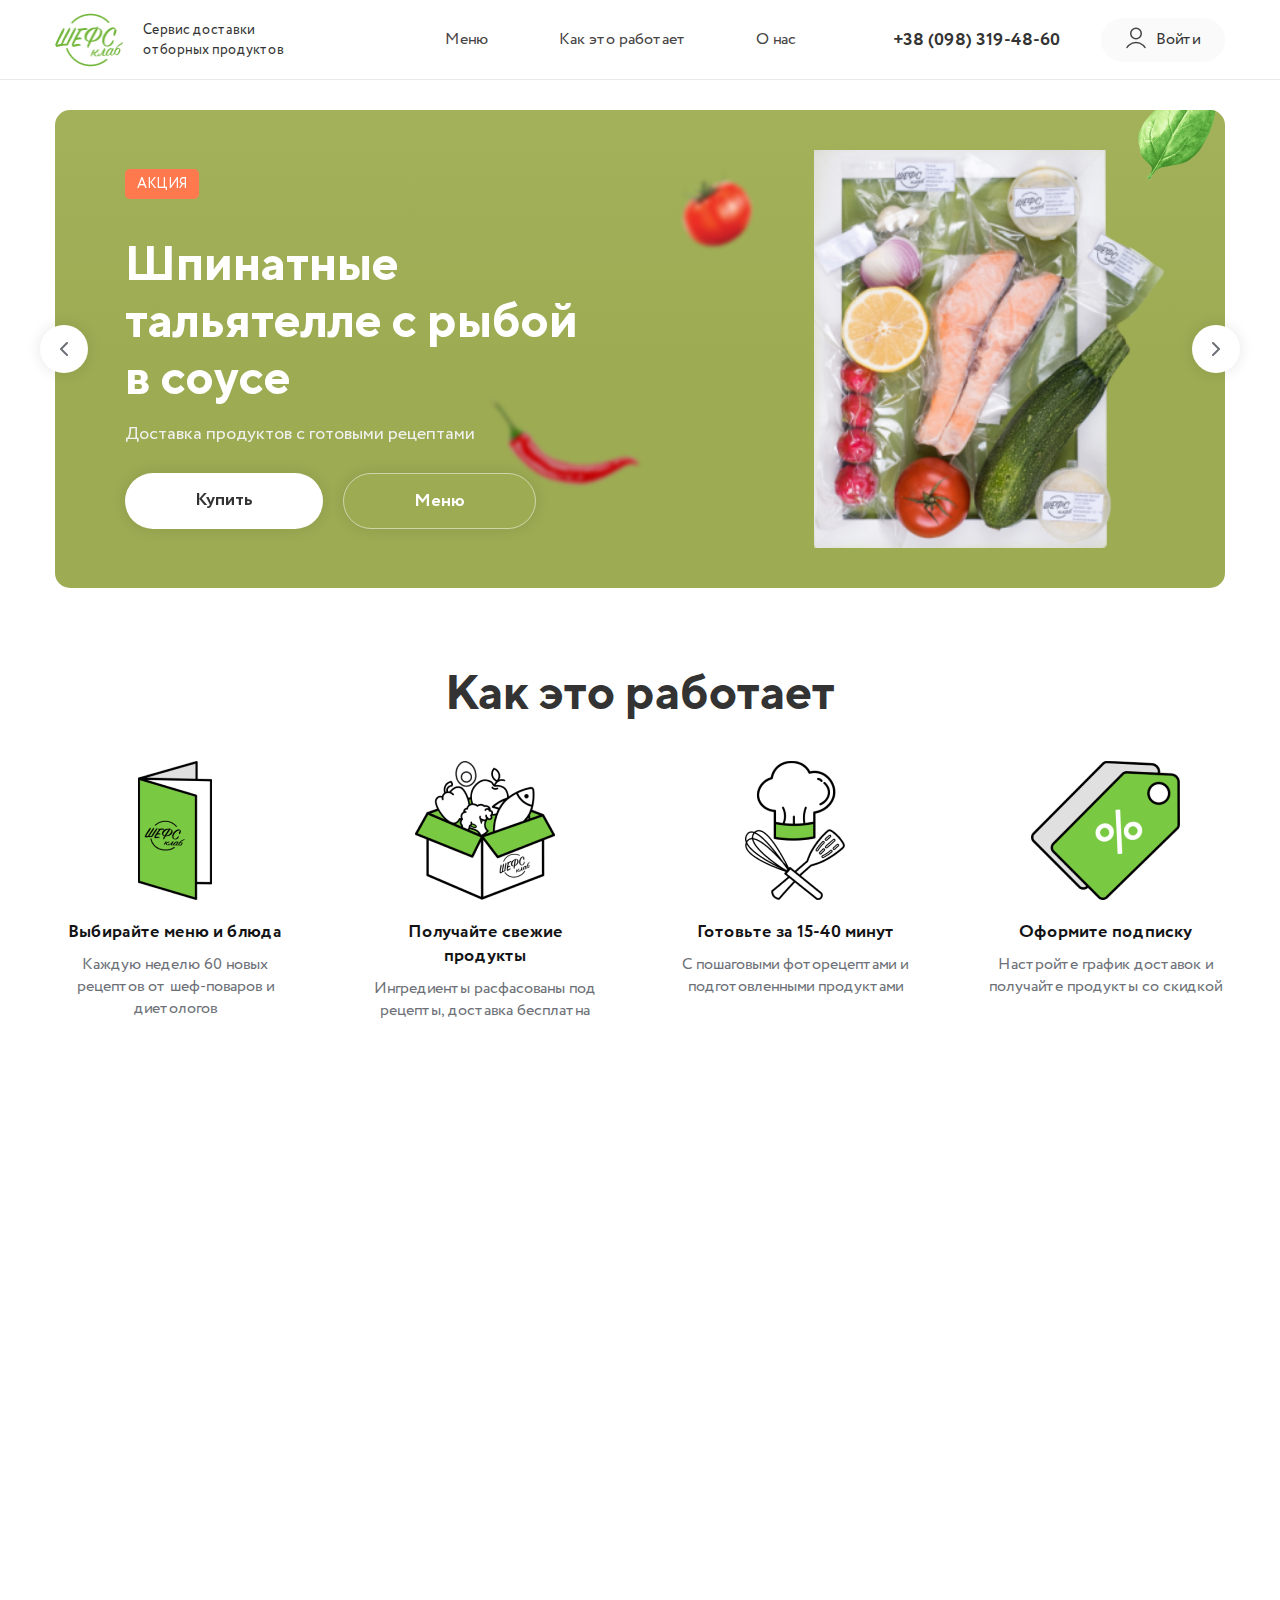
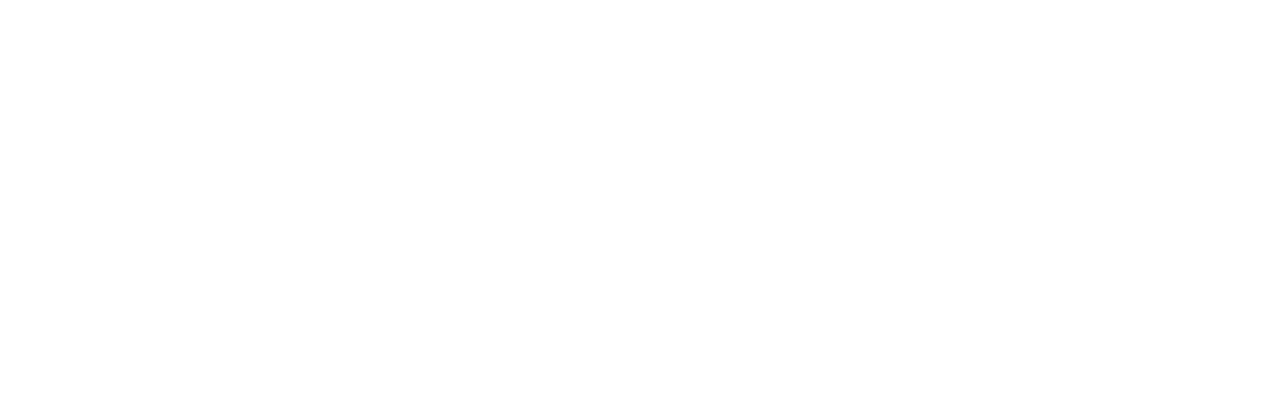
==== commit 070c802a: "Made a section "How It Work"" ====
--- a/index.html
+++ b/index.html
@@ -79,13 +79,13 @@
 										<div class="item-sale__parallax parallax-sale">
 											<ul class="parallax-sale__list">
 												<li class="parallax-sale__item parallax-sale__item_1 layer" data-depth="0.20">
-													<img src="../img/main-slider/leaf.png" alt="Leaf" />
+													<img src="./img/main-slider/leaf.png" alt="Leaf" />
 												</li>
 												<li class="parallax-sale__item parallax-sale__item_2 layer" data-depth="0.70">
-													<img src="../img/main-slider/tomato.png" alt="Tomato" />
+													<img src="./img/main-slider/tomato.png" alt="Tomato" />
 												</li>
 												<li class="parallax-sale__item parallax-sale__item_3 layer" data-depth="1.00">
-													<img src="../img/main-slider/chili.png" alt="Chili" />
+													<img src="./img/main-slider/chili.png" alt="Chili" />
 												</li>
 											</ul>
 										</div>
@@ -105,20 +105,20 @@
 										</div>
 
 										<a href="single-item.html" class="item-sale__img">
-											<img src="../img/main-slider/tagliatelle.png" alt="Tagliatelle" />
+											<img src="./img/main-slider/tagliatelle.png" alt="Tagliatelle" />
 										</a>
 									</div>
 									<div class="slider-sale__item item-sale">
 										<div class="item-sale__parallax parallax-sale">
 											<ul class="parallax-sale__list">
 												<li class="parallax-sale__item parallax-sale__item_1 layer" data-depth="0.20">
-													<img src="../img/main-slider/leaf.png" alt="Leaf" />
+													<img src="./img/main-slider/leaf.png" alt="Leaf" />
 												</li>
 												<li class="parallax-sale__item parallax-sale__item_2 layer" data-depth="0.70">
-													<img src="../img/main-slider/tomato.png" alt="Tomato" />
+													<img src="./img/main-slider/tomato.png" alt="Tomato" />
 												</li>
 												<li class="parallax-sale__item parallax-sale__item_3 layer" data-depth="1.00">
-													<img src="../img/main-slider/chili.png" alt="Chili" />
+													<img src="./img/main-slider/chili.png" alt="Chili" />
 												</li>
 											</ul>
 										</div>
@@ -138,20 +138,20 @@
 										</div>
 
 										<a href="single-item.html" class="item-sale__img">
-											<img src="../img/main-slider/tagliatelle.png" alt="Tagliatelle" />
+											<img src="./img/main-slider/tagliatelle.png" alt="Tagliatelle" />
 										</a>
 									</div>
 									<div class="slider-sale__item item-sale">
 										<div class="item-sale__parallax parallax-sale">
 											<ul class="parallax-sale__list">
 												<li class="parallax-sale__item parallax-sale__item_1 layer" data-depth="0.20">
-													<img src="../img/main-slider/leaf.png" alt="Leaf" />
+													<img src="./img/main-slider/leaf.png" alt="Leaf" />
 												</li>
 												<li class="parallax-sale__item parallax-sale__item_2 layer" data-depth="0.70">
-													<img src="../img/main-slider/tomato.png" alt="Tomato" />
+													<img src="./img/main-slider/tomato.png" alt="Tomato" />
 												</li>
 												<li class="parallax-sale__item parallax-sale__item_3 layer" data-depth="1.00">
-													<img src="../img/main-slider/chili.png" alt="Chili" />
+													<img src="./img/main-slider/chili.png" alt="Chili" />
 												</li>
 											</ul>
 										</div>
@@ -171,13 +171,64 @@
 										</div>
 
 										<a href="single-item.html" class="item-sale__img">
-											<img src="../img/main-slider/tagliatelle.png" alt="Tagliatelle" />
+											<img src="./img/main-slider/tagliatelle.png" alt="Tagliatelle" />
 										</a>
 									</div>
 								</div>
 							</div>
 						</div>
 					</section>
+
+					<section class="how-it-works">
+						<div class="container">
+							<div class="how-it-works__wrapper">
+								<h3 class="how-it-works__title title">Как это работает</h3>
+								<div class="how-it-works__cards">
+
+									<div class="how-it-works__card card-how">
+										<div class="card-how__img card-how__img_menu">
+											<img src="./img/how-it-works/menu.png" alt="Menu" />
+										</div>
+										<h4 class="card-how__title">Выбирайте меню и блюда</h4>
+										<p class="card-how__desc">
+											Каждую неделю 60 новых рецептов от шеф-поваров и диетологов
+										</p>
+									</div>
+
+									<div class="how-it-works__card card-how">
+										<div class="card-how__img card-how__img_products">
+											<img src="./img/how-it-works/products.png" alt="Products" />
+										</div>
+										<h4 class="card-how__title">Получайте свежие продукты</h4>
+										<p class="card-how__desc">
+											Ингредиенты расфасованы под рецепты, доставка бесплатна
+										</p>
+									</div>
+
+									<div class="how-it-works__card card-how">
+										<div class="card-how__img card-how__img_chef">
+											<img src="./img/how-it-works/chef.png" alt="Chef" />
+										</div>
+										<h4 class="card-how__title">Готовьте за 15-40 минут</h4>
+										<p class="card-how__desc">
+											С пошаговыми фоторецептами и подготовленными продуктами
+										</p>
+									</div>
+
+									<div class="how-it-works__card card-how">
+										<div class="card-how__img card-how__img_subscription">
+											<img src="./img/how-it-works/subscription.png" alt="Subscription" />
+										</div>
+										<h4 class="card-how__title">Оформите подписку</h4>
+										<p class="card-how__desc">
+											Настройте график доставок и получайте продукты со скидкой
+										</p>
+									</div>
+								</div>
+							</div>
+						</div>
+					</section>
+
 				</main>
 <footer class="footer">
 	<div class='container'>
--- a/css/style.css
+++ b/css/style.css
@@ -1 +1 @@
-@charset "UTF-8";@font-face{font-family:"Circe";src:url("../../fonts/Circe/Circe-Regular.eot");src:url("../../fonts/Circe/Circe-Regular.eot?#iefix") format("embedded-opentype"),url("../../fonts/Circe/Circe-Regular.woff") format("woff"),url("../../fonts/Circe/Circe-Regular.ttf") format("truetype");font-weight:400;font-style:normal}@font-face{font-family:"Circe";src:url("../../fonts/Circe/Circe-Bold.eot");src:url("../../fonts/Circe/Circe-Bold.eot?#iefix") format("embedded-opentype"),url("../../fonts/Circe/Circe-Bold.woff") format("woff"),url("../../fonts/Circe/Circe-Bold.ttf") format("truetype");font-weight:700;font-style:normal}@font-face{font-family:"TT Norms";src:url("../../fonts/TTNorms/TTNorms-Medium.eot");src:url("../../fonts/TTNorms/TTNorms-Medium.eot?#iefix") format("embedded-opentype"),url("../../fonts/TTNorms/TTNorms-Medium.woff") format("woff"),url("../../fonts/TTNorms/TTNorms-Medium.ttf") format("truetype");font-weight:500;font-style:normal}@font-face{font-family:"TT Norms";src:url("../../fonts/TTNorms/TTNorms-Bold.eot");src:url("../../fonts/TTNorms/TTNorms-Bold.eot?#iefix") format("embedded-opentype"),url("../../fonts/TTNorms/TTNorms-Bold.woff") format("woff"),url("../../fonts/TTNorms/TTNorms-Bold.ttf") format("truetype");font-weight:700;font-style:normal}*{padding:0px;margin:0px;border:0px}*,:after,:before{-webkit-box-sizing:border-box;box-sizing:border-box}:active,:focus{outline:none}a:active,a:focus{outline:none}aside,footer,header,nav,section{display:block}body,html{height:100%;min-width:320px}body{line-height:1;font-family:"Circe";-ms-text-size-adjust:100%;-moz-text-size-adjust:100%;-webkit-text-size-adjust:100%}button,input,textarea{font-family:"Circe"}input::-ms-clear{display:none}button{cursor:pointer}button::-moz-focus-inner{padding:0;border:0}a,a:visited{text-decoration:none}a:hover{text-decoration:none}ul li{list-style:none}img{vertical-align:top}h1,h2,h3,h4,h5,h6{font-weight:inherit;font-size:inherit}body{color:#636262;font-size:16px;height:2000px}body.lock{overflow:hidden}h1,h2,h3,h4,h5,h6{font-weight:700}.wrapper{width:100%;min-height:100%;overflow:hidden}.container{max-width:1170px;height:100%;margin:0 auto;width:100%}@media (max-width:1182px){.container{max-width:970px}}@media (max-width:991.98px){.container{max-width:750px}}@media (max-width:767.98px){.container{max-width:none;padding:0 20px}}.form-row{display:-webkit-box;display:-ms-flexbox;display:flex;font-size:0;margin:0px -15px}.form__column{padding:0px 15px}.btn{display:inline-block;padding:0px 0px}.btn.fw{width:100%}.select-block{position:relative}.select__label{z-index:2;position:absolute;top:-8px;background-color:#f7f7f7;padding:0 5px;color:#979797;font-weight:600;font-size:13px;line-height:16px;left:20px}.select{position:relative;cursor:pointer}.select .select-title{z-index:1;width:100%;height:55px;border:1px solid #dedede;position:relative;background-color:#fff}.select .select-title__arrow{position:absolute;top:0;right:0px;width:45px;height:100%;background:url("../img/icons/select-arrow.svg") center no-repeat}.select .select-title__value{color:#000;font-weight:700;font-size:18px;line-height:53px;display:block;overflow:hidden;padding:0 45px 0 25px;white-space:nowrap;text-transform:none;-o-text-overflow:ellipsis;text-overflow:ellipsis}.select .select-options{position:absolute;z-index:10;top:54px;display:none;overflow:hidden;min-width:100%;background-color:#fff;border:1px solid #dedede;padding:10px 20px 10px 25px}.select .select-options-scroll{max-height:80px;overflow:auto}.select .select-options-list{padding:0px 0px 0px 0px}.select .select-options__value{color:#000;font-size:20px;margin:0px 0px 15px 0px}.select .select-options__value:last-child{margin:0px 0px 0px 0px}.select .select-options__value:hover{color:#000}input[type=email],input[type=tel],input[type=text],textarea{-webkit-appearance:none;-moz-appearance:none;appearance:none}.input{border-radius:0!important;width:100%;display:block;padding:0px 20px}textarea.input{resize:none;padding:0px 0px}.check{position:relative;padding-left:25px;color:#5f5f5f;line-height:18px;cursor:pointer}.check input{display:none}.check:before{content:"";left:0;top:0;width:18px;height:18px;border:1px solid #a3a3a3;position:absolute}.check.active:before{background:url("../img/icons/check.png") center no-repeat}.option{position:relative;cursor:pointer;padding-left:25px;line-height:16px;margin-bottom:10px;font-size:15px;font-weight:300}.option:last-child{margin-bottom:0px}.option input{display:none}.option:before{position:absolute;left:0;top:0;width:16px;height:16px;content:"";border:1px solid #7f7f7f;border-radius:50%}.option.active:before{background:url("../img/icons/option.png") center no-repeat}.rating-block{display:table;font-size:0}.rating{display:inline-block;position:relative;vertical-align:middle}.rating.edit .star{cursor:pointer}.rating .star{width:17px;height:14px;display:inline-block;position:relative;z-index:3}.rating__line{position:absolute;width:85px;height:14px;top:0;left:0;background:url("../img/icons/bg_rating.svg") 0 0 no-repeat;z-index:1;background-size:85px 100%}.rating__activeline{position:absolute;width:0px;height:14px;top:0;left:0;background:url("../img/icons/bg_rating_active.svg") 0 0 no-repeat;z-index:2;background-size:85px 100%}.rating__value{display:inline-block;color:#1b3139;font-size:14px;line-height:13px;vertical-align:middle}.quantity{position:relative;width:73px;height:47px;border:1px solid #cfcfcf;background-color:#ffffff}.quantity__input{height:45px;width:50px;text-align:center;color:#101010;font-weight:300}.quantity__btn{position:absolute;top:11px;right:15px;cursor:pointer}.quantity__btn:before{font-size:25px;display:inline-block;line-height:10px;color:#a9a9a9}.quantity__btn:hover:before{color:#da0005}.quantity__btn.dwn{top:25px}.category-params-item-price-table{margin-bottom:25px}.category-params-item-price-table .cell:first-child{padding-right:15px;position:relative}.category-params-item-price-table .cell:first-child:after{content:"-";position:absolute;right:-4px;top:8px;font-size:20px}.category-params-item-price-table .cell:last-child{padding-left:15px}.category-params-item-price-table .cell input{height:37px;border:2px solid #393939;background-color:#ffffff;text-align:center;font-size:12px;color:#393939;font-weight:500;width:100%}.category-params-item-price-range{margin:0 12px 40px 12px;background-color:#c9cecf;height:2px;position:relative}.category-params-item-price-range .ui-slider-range{background-color:#000;height:2px;position:relative}.category-params-item-price-range .ui-slider-handle{width:23px;height:28px;border:3px solid #fbfbfb;background-color:#ea5922;display:block;position:absolute;top:-14px;margin-left:-12px;cursor:pointer}.category-params-item-price-range .ui-slider-handle span{position:absolute;bottom:-18px;left:50%;width:50px;text-align:center;font-size:10px;margin-left:-25px;font-weight:500;color:#94a6aa}.form__info{position:absolute;width:60px;height:60px;right:0;top:0;line-height:60px;text-align:center;color:#888;z-index:2;font-size:14px}@media (max-width:767.98px){.form__info{width:50px;height:50px;line-height:50px}}.form-range-line{position:relative;height:5px;border-radius:0 0 4px 4px;background-color:#e0e0e0;margin:-2px 0px 0px 0px}.form-range-line .ui-slider-range{background-color:#093454;height:5px;position:absolute;top:0;left:0;border-radius:0 0 4px 4px}.form-range-line .ui-slider-handle{background:url("../img/icons/range.svg") 0 0 no-repeat;width:28px;height:28px;position:absolute;margin:-9px 0px 0px -14px;top:0;left:0;cursor:pointer}.form-range-line .ui-state-hover{background:url("../img/icons/range_a.svg") 0 0 no-repeat}.form-range-values{display:-webkit-box;display:-ms-flexbox;display:flex;font-size:0;-webkit-box-pack:justify;-ms-flex-pack:justify;justify-content:space-between;padding:14px 0px 0px 0px}.form-range-values__item{font-size:12px;color:#888}.row:after{display:block;content:"";clear:both}.rub:after{content:"₽"}.noselect{-webkit-touch-callout:none;-webkit-user-select:none;-moz-user-select:none;-ms-user-select:none;user-select:none}ol.counter{list-style-type:none;counter-reset:item}ol.counter li{position:relative;padding:0px 0px 0px 45px}ol.counter li:before{counter-increment:item;content:counter(item);position:absolute;left:0;top:0;color:#818181;font-size:14px;font-weight:700;text-align:center;line-height:26px;border-radius:50%;width:28px;height:28px;border:1px solid #4274bb}.ellipsis{display:block;overflow:hidden;width:100%;white-space:nowrap;-o-text-overflow:ellipsis;text-overflow:ellipsis}.es{overflow:hidden;white-space:nowrap;-o-text-overflow:ellipsis;text-overflow:ellipsis}.table{display:table;font-size:0;width:100%}.trow{display:table-row}.cell{display:table-cell}.cell.full{width:100%}.ibg{position:relative}.ibg img{position:absolute;width:100%;height:100%;top:0;left:0;-o-object-fit:cover;object-fit:cover}body.ie .ibg{background-position:center;background-size:cover;background-repeat:no-repeat}body.ie .ibg img{width:0;height:0;opacity:0;visibility:hidden}.video{position:relative;overflow:hidden;height:0;padding-bottom:56.25%}.video embed,.video iframe,.video object,.video video{position:absolute;top:0;left:0;width:100%;height:100%}.videobg embed,.videobg iframe,.videobg object,.videobg video{position:fixed;top:50%;left:50%;min-width:100%;min-height:100%;width:auto;height:auto;z-index:-100;-webkit-transform:translateX(-50%) translateY(-50%);-ms-transform:translateX(-50%) translateY(-50%);transform:translateX(-50%) translateY(-50%);background-size:cover}.moretext{overflow:hidden}.moretext__more{cursor:pointer}.moretext__more span{font-style:normal}.moretext__more span:first-child{display:block}.moretext__more span:last-child{display:none}.moretext__more.active span{font-style:normal}.moretext__more.active span:first-child{display:none}.moretext__more.active span:last-child{display:block}.graystyle{-webkit-transition:all 0.8ss ease 0ss;-o-transition:all 0.8ss ease 0ss;transition:all 0.8ss ease 0ss;filter:grayscale(1);-webkit-filter:grayscale(1);-moz-filter:grayscale(1);-o-filter:grayscale(1)}.graystyleoff{filter:grayscale(0);-webkit-filter:grayscale(0);-moz-filter:grayscale(0);-o-filter:grayscale(0)}.slick-slider{position:relative}.slick-slider .slick-list,.slick-slider .slick-track{-webkit-transform:translate3d(0,0,0);-ms-transform:translate3d(0,0,0);transform:translate3d(0,0,0)}.slick-slider .slick-list{position:relative;overflow:hidden;width:100%;z-index:0}.slick-slider .slick-track{position:relative;width:100%;display:-webkit-box;display:-ms-flexbox;display:flex;font-size:0}.slick-slider .slick-slide{position:relative}.tab__item{display:none}.tab__item.active{display:block}.mirror{-webkit-transform:scale(-1,1);-ms-transform:scale(-1,1);transform:scale(-1,1)}.nicescroll-rails{z-index:1000!important}.gm-style-iw-t{opacity:0}.baloon{opacity:1;right:-7px!important;bottom:80px!important}.baloon button{display:none!important}.baloon:after{display:none!important}.baloon-style{display:none}.baloon-content.gm-style-iw{opacity:1;border-radius:0px!important;max-width:300px!important;padding:0!important;left:0!important;width:100%!important;overflow:visible!important}.baloon-content.gm-style-iw>.gm-style-iw-d{overflow:hidden!important;max-width:none!important}.baloon-content.gm-style-iw:after{display:none!important}.baloon-close{top:18px!important}.popup{-webkit-overflow-scrolling:touch;background-color:rgba(0,0,0,0.8);display:none;position:fixed!important;top:0px;left:0;width:100%;height:100%;overflow:auto;z-index:100}.popup.active .popup-content{-ms-transform:scale(1);-webkit-transform:scale(1);transform:scale(1)}.popup.show{display:block}.popup.show .popup-content{-ms-transform:scale(1);-webkit-transform:scale(1);transform:scale(1)}.popup-table{height:100%;table-layout:fixed}.popup-table>.cell{height:100%;vertical-align:middle;padding:30px 10px}.popup-content{-ms-transform:scale(0);-webkit-transform:scale(0);transform:scale(0);-webkit-transition:all 0.3ss ease 0ss;-o-transition:all 0.3ss ease 0ss;transition:all 0.3ss ease 0ss;position:relative;max-width:1230px;margin:0px auto;background-color:#fff}.popup-close{width:15px;height:15px;position:absolute;top:0px;right:0px;cursor:pointer;background:url("../img/icons/close.png") 0 0 no-repeat}.popup-video .popup-close{width:40px;height:40px;background-color:#000;top:0;right:0}.header{position:fixed;z-index:48;width:100%;height:80px;top:0;left:0}.header:before{content:"";position:absolute;width:100%;height:100%;top:0;left:0;border-bottom:1px solid #e8eae7;background-color:#fff;z-index:50}.header__wrapper{display:-webkit-box;display:-ms-flexbox;display:flex;-webkit-box-pack:justify;-ms-flex-pack:justify;justify-content:space-between;-webkit-box-align:center;-ms-flex-align:center;align-items:center;height:100%}.header__logo{margin:0px 10.4166666667% 0px 0px;position:relative;z-index:51}.header__menu{margin:0px 6.9444444444% 0px 0px;position:relative;z-index:51}.header__phone-number{margin:0px 2.0833333333% 0px 0px;position:relative;z-index:51}.header__sign-in{position:relative;z-index:51}.header-icons{display:none}.header-menu{-webkit-box-flex:0;-ms-flex:0 0 30%;flex:0 0 30%;min-width:260px}.header-menu__icon{display:none}.header-menu__list{width:100%;display:-webkit-box;display:-ms-flexbox;display:flex;-webkit-box-align:center;-ms-flex-align:center;align-items:center;-webkit-box-pack:justify;-ms-flex-pack:justify;justify-content:space-between}.header-menu__link{font-size:16px;color:#464243;-webkit-transition:all 0.3s ease;-o-transition:all 0.3s ease;transition:all 0.3s ease}.header-menu__link.active{color:#71B639}.phone-number{-webkit-box-flex:0;-ms-flex:0 0 auto;flex:0 0 auto;font-weight:700;font-size:18px;color:#333}.sign-in{border-radius:130px;background-color:#fafafa;display:-webkit-box;display:-ms-flexbox;display:flex;-webkit-box-pack:center;-ms-flex-pack:center;justify-content:center;-webkit-box-align:center;-ms-flex-align:center;align-items:center;padding:8px 25px 8px 25px;font-size:16px;color:#333;-webkit-transition:background-color 0.3s ease;-o-transition:background-color 0.3s ease;transition:background-color 0.3s ease}.sign-in__icon{-webkit-box-flex:0;-ms-flex:0 0 20px;flex:0 0 20px;margin:0px 10px 0px 0px}.sign-in__icon svg{max-width:100%}.sign-in__line{display:none}.logo-header{display:-webkit-box;display:-ms-flexbox;display:flex;-webkit-box-align:center;-ms-flex-align:center;align-items:center}.logo-header__img{-webkit-box-flex:0;-ms-flex:0 0 68px;flex:0 0 68px;margin:0px 20px 0px 0px}.logo-header__img img{max-width:100%}.logo-header__desc{font-size:14px;line-height:20px;color:#333;font-weight:400;-webkit-box-flex:0;-ms-flex:0 0 164px;flex:0 0 164px}@media (max-width:991.98px){.logo-header__desc{display:none}}@media (max-width:767.98px){.header{height:60px}.header__menu{margin:0px 0px 0px 0px;overflow:auto}.header__phone-number{width:100%;margin:15px 0px 0px 0px}.header__phone-number:after{content:"";position:absolute;width:calc(100% + 15px);height:1px;left:-15px;background-color:#e8eae7;bottom:-25px}.header__sign-in{margin:50px 0px 0px 0px}.header-icons{display:-webkit-box;display:-ms-flexbox;display:flex;margin:0px 25px 0px auto;position:relative;z-index:51}.header-icons__icon{display:-webkit-box;display:-ms-flexbox;display:flex;-webkit-box-pack:center;-ms-flex-pack:center;justify-content:center;-webkit-box-align:center;-ms-flex-align:center;align-items:center;width:40px;height:40px;border-radius:50%;background-color:#a1a75c}.header-icons__icon:not(:last-child){margin:0px 15px 0px 0px}.header-icons__icon svg{width:24px;height:24px;stroke:#ffffff}.header-menu{position:fixed;top:-100%;left:0;width:100%;height:100%;background-color:transparent;z-index:49;-webkit-transition:top 0.8s cubic-bezier(0.68,-0.55,0.265,1.55) 0s,background-color 0.3s ease 0.6s;-o-transition:top 0.8s cubic-bezier(0.68,-0.55,0.265,1.55) 0s,background-color 0.3s ease 0.6s;transition:top 0.8s cubic-bezier(0.68,-0.55,0.265,1.55) 0s,background-color 0.3s ease 0.6s}.header-menu.active{top:0;background-color:rgba(19,19,21,0.5)}.header-menu__list{background-color:#fff;-webkit-box-orient:vertical;-webkit-box-direction:normal;-ms-flex-direction:column;flex-direction:column;padding:90px 0px 25px 15px;-webkit-box-pack:start;-ms-flex-pack:start;justify-content:flex-start;-webkit-box-align:start;-ms-flex-align:start;align-items:flex-start}.header-menu__list li{margin:0px 0px 25px 0px}.header-menu__icon{display:block;width:20px;height:16px;position:relative;z-index:51;cursor:pointer}.header-menu__icon.active span{-ms-transform:scale(0);-webkit-transform:scale(0);transform:scale(0)}.header-menu__icon.active:before{top:7px;-ms-transform:rotate(45deg);-webkit-transform:rotate(45deg);transform:rotate(45deg)}.header-menu__icon.active:after{bottom:7px;-ms-transform:rotate(-45deg);-webkit-transform:rotate(-45deg);transform:rotate(-45deg)}.header-menu__icon span{background:#333333;position:absolute;width:100%;height:2px;top:7px;-webkit-transition:all 0.5s cubic-bezier(0.68,-0.55,0.265,1.55) 0s;-o-transition:all 0.5s cubic-bezier(0.68,-0.55,0.265,1.55) 0s;transition:all 0.5s cubic-bezier(0.68,-0.55,0.265,1.55) 0s}.header-menu__icon:after,.header-menu__icon:before{content:"";background:#333333;position:absolute;width:100%;height:2px;left:0;-webkit-transition:all 0.5s cubic-bezier(0.68,-0.55,0.265,1.55) 0s;-o-transition:all 0.5s cubic-bezier(0.68,-0.55,0.265,1.55) 0s;transition:all 0.5s cubic-bezier(0.68,-0.55,0.265,1.55) 0s}.header-menu__icon:before{top:0}.header-menu__icon:after{bottom:0}.logo-header__img{-webkit-box-flex:0;-ms-flex:0 0 55px;flex:0 0 55px}}@media (min-width:767.98px){.header-menu__link:hover{color:#71B639}.sign-in:hover{background-color:#eeeeee}}.sale__wrapper{padding:110px 0px 0px 0px}.sale__slick-btn{background:#FFFFFF;-webkit-box-shadow:0px 0px 15px rgba(0,0,0,0.1);box-shadow:0px 0px 15px rgba(0,0,0,0.1);border-radius:50%;width:48px;height:48px;display:-webkit-box;display:-ms-flexbox;display:flex;-webkit-box-pack:center;-ms-flex-pack:center;justify-content:center;-webkit-box-align:center;-ms-flex-align:center;align-items:center;position:absolute;top:50%;z-index:1}.sale__slick-btn_next{right:0;transform:translate3d(15px,-50%,0);-webkit-transform:translate3d(15px,-50%,0);-ms-transform:translate3d(15px,-50%,0);-o-transform:translate3d(15px,-50%,0);-moz-transform:translate3d(15px,-50%,0)}.sale__slick-btn_next svg{-webkit-animation:slider_arrow_next 0.8s infinite alternate;animation:slider_arrow_next 0.8s infinite alternate}.sale__slick-btn_prev{left:0;transform:translate3d(-15px,-50%,0);-webkit-transform:translate3d(-15px,-50%,0);-ms-transform:translate3d(-15px,-50%,0);-o-transform:translate3d(-15px,-50%,0);-moz-transform:translate3d(-15px,-50%,0)}.sale__slick-btn_prev svg{-webkit-animation:slider_arrow_prev 0.8s infinite alternate;animation:slider_arrow_prev 0.8s infinite alternate}.slider-sale__item{border-radius:15px;background:-webkit-gradient(linear,left top,left bottom,from(#A3B25A),color-stop(53.86%,#9DAB53),to(#9DAB53));background:-o-linear-gradient(top,#A3B25A 0%,#9DAB53 53.86%,#9DAB53 100%);background:linear-gradient(180deg,#A3B25A 0%,#9DAB53 53.86%,#9DAB53 100%)}.item-sale{display:-webkit-box;display:-ms-flexbox;display:flex;-webkit-box-pack:justify;-ms-flex-pack:justify;justify-content:space-between;-webkit-box-align:center;-ms-flex-align:center;align-items:center;position:relative;overflow:hidden;z-index:-1}.item-sale__cont{padding:40px 0px 40px 70px}.item-sale__tag{display:inline-block;background:#FF794F;border-radius:5px;padding:8px 12px 8px 12px;font-size:14px;color:#fff;text-transform:uppercase;margin:0px 0px 35px 0px}.item-sale__title{font-family:"TT Norms";font-weight:700;font-size:48px;line-height:57px;max-width:460px;margin:0px 0px 20px 0px}.item-sale__title a{color:#fff}.item-sale__desc{font-size:18px;color:#F0F1EE;margin:0px 0px 30px 0px}.item-sale__cta{display:-webkit-box;display:-ms-flexbox;display:flex;-webkit-box-pack:start;-ms-flex-pack:start;justify-content:flex-start;-webkit-box-align:stretch;-ms-flex-align:stretch;align-items:stretch}.item-sale__buy{color:#333;background-color:#fff;-webkit-transition:all 0.5s cubic-bezier(0.68,-0.55,0.265,1.55) 0s;-o-transition:all 0.5s cubic-bezier(0.68,-0.55,0.265,1.55) 0s;transition:all 0.5s cubic-bezier(0.68,-0.55,0.265,1.55) 0s}@media (min-width:767.98px){.item-sale__buy:hover{-ms-transform:scale(0.95);-webkit-transform:scale(0.95);transform:scale(0.95)}}.item-sale__menu{color:#fff;border:1px solid rgba(255,255,255,0.5);-webkit-transition:all 0.3s cubic-bezier(0.68,-0.55,0.265,1.55) 0s;-o-transition:all 0.3s cubic-bezier(0.68,-0.55,0.265,1.55) 0s;transition:all 0.3s cubic-bezier(0.68,-0.55,0.265,1.55) 0s}@media (min-width:767.98px){.item-sale__menu:hover{-ms-transform:scale(0.95);-webkit-transform:scale(0.95);transform:scale(0.95);border:1px solid white}}.item-sale__btn{-webkit-box-shadow:0px 0px 15px rgba(0,0,0,0.1);box-shadow:0px 0px 15px rgba(0,0,0,0.1);border-radius:135px;padding:18px 70px 18px 70px;font-size:18px;font-weight:700;display:inline-block}.item-sale__btn:not(:last-child){margin:0px 20px 0px 0px}.item-sale__img{margin:40px 60px 40px 50px;-webkit-box-flex:0;-ms-flex:0 0 30%;flex:0 0 30%;position:relative;z-index:-2}.item-sale__img img{width:100%}.parallax-sale{position:absolute;width:100%;height:100%;top:0;left:0;pointer-events:none;z-index:-1}.parallax-sale__list{width:100%;height:100%}.parallax-sale__item{display:inline-block;position:absolute}.parallax-sale__item img{width:100%}.parallax-sale__item_1{top:-10%;right:0}.parallax-sale__item_2{top:10%;left:52%}.parallax-sale__item_3{bottom:10%;left:35%}@media (max-width:991.98px){.item-sale__title{font-size:40px}.item-sale__cta{-webkit-box-orient:vertical;-webkit-box-direction:normal;-ms-flex-direction:column;flex-direction:column;-webkit-box-align:start;-ms-flex-align:start;align-items:flex-start}.item-sale__btn:not(:last-child){margin:0px 0px 20px 0px}.item-sale__img{margin:0px 60px 0px 50px;-webkit-box-flex:0;-ms-flex:0 0 39%;flex:0 0 39%}}@media (max-width:767.98px){.item-sale{-webkit-box-orient:vertical;-webkit-box-direction:normal;-ms-flex-direction:column;flex-direction:column;text-align:center}.item-sale__cont{padding:40px 0px 0px 0px}.item-sale__tag,.item-sale__title{margin:0px 0px 10px 0px}.item-sale__title{font-size:34px;line-height:35px}.item-sale__desc{margin:0px 0px 40px 0px}.item-sale__cta{display:none}.item-sale__img{margin:0px -20px 0px 0px}.parallax-sale__item_2{left:0}.parallax-sale__item_3{left:0}}@media (max-width:479.98px){.sale__slick-btn{top:93%}.sale__slick-btn_next{transform:translate3d(-15px,100%,0);-webkit-transform:translate3d(-15px,100%,0);-ms-transform:translate3d(-15px,100%,0);-o-transform:translate3d(-15px,100%,0);-moz-transform:translate3d(-15px,100%,0)}.sale__slick-btn_prev{transform:translate3d(15px,100%,0);-webkit-transform:translate3d(15px,100%,0);-ms-transform:translate3d(15px,100%,0);-o-transform:translate3d(15px,100%,0);-moz-transform:translate3d(15px,100%,0)}.item-sale{max-height:400px;padding:0px 20px 0px 20px;text-align:left}.parallax-sale__item_1{top:-13%;right:-6%}.parallax-sale__item_2{width:67px;top:auto;left:-4%;bottom:0}.parallax-sale__item_3{width:115px;left:auto;right:-10%;bottom:17%}.slick-dots{position:absolute;top:103.5%;width:100%;display:-webkit-box;display:-ms-flexbox;display:flex;-webkit-box-pack:center;-ms-flex-pack:center;justify-content:center;-webkit-box-align:center;-ms-flex-align:center;align-items:center;transform:translate3d(0,100%,0);-webkit-transform:translate3d(0,100%,0);-ms-transform:translate3d(0,100%,0);-o-transform:translate3d(0,100%,0);-moz-transform:translate3d(0,100%,0)}.slick-dots li button{font-size:0;width:10px;height:10px;background:#DDDEDB;border-radius:50%;-webkit-transition:all 0.3s ease 0s;-o-transition:all 0.3s ease 0s;transition:all 0.3s ease 0s}.slick-dots li:not(:last-child){margin-right:20px}.slick-dots li.slick-active button{width:15px;height:15px;background:-webkit-gradient(linear,left bottom,left top,from(#A1A75C),to(#A1A75C)),#65BF4F;background:-o-linear-gradient(bottom,#A1A75C,#A1A75C),#65BF4F;background:linear-gradient(0deg,#A1A75C,#A1A75C),#65BF4F}}@-webkit-keyframes slider_arrow_next{0%{-webkit-transform:translateX(2px);transform:translateX(2px)}to{-webkit-transform:translateX(-2px);transform:translateX(-2px)}}@keyframes slider_arrow_next{0%{-webkit-transform:translateX(2px);transform:translateX(2px)}to{-webkit-transform:translateX(-2px);transform:translateX(-2px)}}@-webkit-keyframes slider_arrow_prev{0%{-webkit-transform:translateX(-2px);transform:translateX(-2px)}to{-webkit-transform:translateX(2px);transform:translateX(2px)}}@keyframes slider_arrow_prev{0%{-webkit-transform:translateX(-2px);transform:translateX(-2px)}to{-webkit-transform:translateX(2px);transform:translateX(2px)}}+@charset "UTF-8";@font-face{font-family:"Circe";src:url("../../fonts/Circe/Circe-Regular.eot");src:url("../../fonts/Circe/Circe-Regular.eot?#iefix") format("embedded-opentype"),url("../../fonts/Circe/Circe-Regular.woff") format("woff"),url("../../fonts/Circe/Circe-Regular.ttf") format("truetype");font-weight:400;font-style:normal}@font-face{font-family:"Circe";src:url("../../fonts/Circe/Circe-Bold.eot");src:url("../../fonts/Circe/Circe-Bold.eot?#iefix") format("embedded-opentype"),url("../../fonts/Circe/Circe-Bold.woff") format("woff"),url("../../fonts/Circe/Circe-Bold.ttf") format("truetype");font-weight:700;font-style:normal}@font-face{font-family:"TT Norms";src:url("../../fonts/TTNorms/TTNorms-Medium.eot");src:url("../../fonts/TTNorms/TTNorms-Medium.eot?#iefix") format("embedded-opentype"),url("../../fonts/TTNorms/TTNorms-Medium.woff") format("woff"),url("../../fonts/TTNorms/TTNorms-Medium.ttf") format("truetype");font-weight:500;font-style:normal}@font-face{font-family:"TT Norms";src:url("../../fonts/TTNorms/TTNorms-Bold.eot");src:url("../../fonts/TTNorms/TTNorms-Bold.eot?#iefix") format("embedded-opentype"),url("../../fonts/TTNorms/TTNorms-Bold.woff") format("woff"),url("../../fonts/TTNorms/TTNorms-Bold.ttf") format("truetype");font-weight:700;font-style:normal}*{padding:0px;margin:0px;border:0px}*,:after,:before{-webkit-box-sizing:border-box;box-sizing:border-box}:active,:focus{outline:none}a:active,a:focus{outline:none}aside,footer,header,nav,section{display:block}body,html{height:100%;min-width:320px}body{line-height:1;font-family:"Circe";-ms-text-size-adjust:100%;-moz-text-size-adjust:100%;-webkit-text-size-adjust:100%}button,input,textarea{font-family:"Circe"}input::-ms-clear{display:none}button{cursor:pointer}button::-moz-focus-inner{padding:0;border:0}a,a:visited{text-decoration:none}a:hover{text-decoration:none}ul li{list-style:none}img{vertical-align:top}h1,h2,h3,h4,h5,h6{font-weight:inherit;font-size:inherit}body{color:#636262;font-size:16px;height:2000px}body.lock{overflow:hidden}h1,h2,h3,h4,h5,h6{font-weight:700}.wrapper{width:100%;min-height:100%;overflow:hidden}.container{max-width:1170px;height:100%;margin:0 auto;width:100%}@media (max-width:1182px){.container{max-width:970px}}@media (max-width:991.98px){.container{max-width:750px}}@media (max-width:767.98px){.container{max-width:none;padding:0 20px}}.form-row{display:-webkit-box;display:-ms-flexbox;display:flex;font-size:0;margin:0px -15px}.form__column{padding:0px 15px}.btn{display:inline-block;padding:0px 0px}.btn.fw{width:100%}.select-block{position:relative}.select__label{z-index:2;position:absolute;top:-8px;background-color:#f7f7f7;padding:0 5px;color:#979797;font-weight:600;font-size:13px;line-height:16px;left:20px}.select{position:relative;cursor:pointer}.select .select-title{z-index:1;width:100%;height:55px;border:1px solid #dedede;position:relative;background-color:#fff}.select .select-title__arrow{position:absolute;top:0;right:0px;width:45px;height:100%;background:url("../img/icons/select-arrow.svg") center no-repeat}.select .select-title__value{color:#000;font-weight:700;font-size:18px;line-height:53px;display:block;overflow:hidden;padding:0 45px 0 25px;white-space:nowrap;text-transform:none;-o-text-overflow:ellipsis;text-overflow:ellipsis}.select .select-options{position:absolute;z-index:10;top:54px;display:none;overflow:hidden;min-width:100%;background-color:#fff;border:1px solid #dedede;padding:10px 20px 10px 25px}.select .select-options-scroll{max-height:80px;overflow:auto}.select .select-options-list{padding:0px 0px 0px 0px}.select .select-options__value{color:#000;font-size:20px;margin:0px 0px 15px 0px}.select .select-options__value:last-child{margin:0px 0px 0px 0px}.select .select-options__value:hover{color:#000}input[type=email],input[type=tel],input[type=text],textarea{-webkit-appearance:none;-moz-appearance:none;appearance:none}.input{border-radius:0!important;width:100%;display:block;padding:0px 20px}textarea.input{resize:none;padding:0px 0px}.check{position:relative;padding-left:25px;color:#5f5f5f;line-height:18px;cursor:pointer}.check input{display:none}.check:before{content:"";left:0;top:0;width:18px;height:18px;border:1px solid #a3a3a3;position:absolute}.check.active:before{background:url("../img/icons/check.png") center no-repeat}.option{position:relative;cursor:pointer;padding-left:25px;line-height:16px;margin-bottom:10px;font-size:15px;font-weight:300}.option:last-child{margin-bottom:0px}.option input{display:none}.option:before{position:absolute;left:0;top:0;width:16px;height:16px;content:"";border:1px solid #7f7f7f;border-radius:50%}.option.active:before{background:url("../img/icons/option.png") center no-repeat}.rating-block{display:table;font-size:0}.rating{display:inline-block;position:relative;vertical-align:middle}.rating.edit .star{cursor:pointer}.rating .star{width:17px;height:14px;display:inline-block;position:relative;z-index:3}.rating__line{position:absolute;width:85px;height:14px;top:0;left:0;background:url("../img/icons/bg_rating.svg") 0 0 no-repeat;z-index:1;background-size:85px 100%}.rating__activeline{position:absolute;width:0px;height:14px;top:0;left:0;background:url("../img/icons/bg_rating_active.svg") 0 0 no-repeat;z-index:2;background-size:85px 100%}.rating__value{display:inline-block;color:#1b3139;font-size:14px;line-height:13px;vertical-align:middle}.quantity{position:relative;width:73px;height:47px;border:1px solid #cfcfcf;background-color:#ffffff}.quantity__input{height:45px;width:50px;text-align:center;color:#101010;font-weight:300}.quantity__btn{position:absolute;top:11px;right:15px;cursor:pointer}.quantity__btn:before{font-size:25px;display:inline-block;line-height:10px;color:#a9a9a9}.quantity__btn:hover:before{color:#da0005}.quantity__btn.dwn{top:25px}.category-params-item-price-table{margin-bottom:25px}.category-params-item-price-table .cell:first-child{padding-right:15px;position:relative}.category-params-item-price-table .cell:first-child:after{content:"-";position:absolute;right:-4px;top:8px;font-size:20px}.category-params-item-price-table .cell:last-child{padding-left:15px}.category-params-item-price-table .cell input{height:37px;border:2px solid #393939;background-color:#ffffff;text-align:center;font-size:12px;color:#393939;font-weight:500;width:100%}.category-params-item-price-range{margin:0 12px 40px 12px;background-color:#c9cecf;height:2px;position:relative}.category-params-item-price-range .ui-slider-range{background-color:#000;height:2px;position:relative}.category-params-item-price-range .ui-slider-handle{width:23px;height:28px;border:3px solid #fbfbfb;background-color:#ea5922;display:block;position:absolute;top:-14px;margin-left:-12px;cursor:pointer}.category-params-item-price-range .ui-slider-handle span{position:absolute;bottom:-18px;left:50%;width:50px;text-align:center;font-size:10px;margin-left:-25px;font-weight:500;color:#94a6aa}.form__info{position:absolute;width:60px;height:60px;right:0;top:0;line-height:60px;text-align:center;color:#888;z-index:2;font-size:14px}@media (max-width:767.98px){.form__info{width:50px;height:50px;line-height:50px}}.form-range-line{position:relative;height:5px;border-radius:0 0 4px 4px;background-color:#e0e0e0;margin:-2px 0px 0px 0px}.form-range-line .ui-slider-range{background-color:#093454;height:5px;position:absolute;top:0;left:0;border-radius:0 0 4px 4px}.form-range-line .ui-slider-handle{background:url("../img/icons/range.svg") 0 0 no-repeat;width:28px;height:28px;position:absolute;margin:-9px 0px 0px -14px;top:0;left:0;cursor:pointer}.form-range-line .ui-state-hover{background:url("../img/icons/range_a.svg") 0 0 no-repeat}.form-range-values{display:-webkit-box;display:-ms-flexbox;display:flex;font-size:0;-webkit-box-pack:justify;-ms-flex-pack:justify;justify-content:space-between;padding:14px 0px 0px 0px}.form-range-values__item{font-size:12px;color:#888}.row:after{display:block;content:"";clear:both}.rub:after{content:"₽"}.noselect{-webkit-touch-callout:none;-webkit-user-select:none;-moz-user-select:none;-ms-user-select:none;user-select:none}ol.counter{list-style-type:none;counter-reset:item}ol.counter li{position:relative;padding:0px 0px 0px 45px}ol.counter li:before{counter-increment:item;content:counter(item);position:absolute;left:0;top:0;color:#818181;font-size:14px;font-weight:700;text-align:center;line-height:26px;border-radius:50%;width:28px;height:28px;border:1px solid #4274bb}.ellipsis{display:block;overflow:hidden;width:100%;white-space:nowrap;-o-text-overflow:ellipsis;text-overflow:ellipsis}.es{overflow:hidden;white-space:nowrap;-o-text-overflow:ellipsis;text-overflow:ellipsis}.table{display:table;font-size:0;width:100%}.trow{display:table-row}.cell{display:table-cell}.cell.full{width:100%}.ibg{position:relative}.ibg img{position:absolute;width:100%;height:100%;top:0;left:0;-o-object-fit:cover;object-fit:cover}body.ie .ibg{background-position:center;background-size:cover;background-repeat:no-repeat}body.ie .ibg img{width:0;height:0;opacity:0;visibility:hidden}.video{position:relative;overflow:hidden;height:0;padding-bottom:56.25%}.video embed,.video iframe,.video object,.video video{position:absolute;top:0;left:0;width:100%;height:100%}.videobg embed,.videobg iframe,.videobg object,.videobg video{position:fixed;top:50%;left:50%;min-width:100%;min-height:100%;width:auto;height:auto;z-index:-100;-webkit-transform:translateX(-50%) translateY(-50%);-ms-transform:translateX(-50%) translateY(-50%);transform:translateX(-50%) translateY(-50%);background-size:cover}.moretext{overflow:hidden}.moretext__more{cursor:pointer}.moretext__more span{font-style:normal}.moretext__more span:first-child{display:block}.moretext__more span:last-child{display:none}.moretext__more.active span{font-style:normal}.moretext__more.active span:first-child{display:none}.moretext__more.active span:last-child{display:block}.graystyle{-webkit-transition:all 0.8ss ease 0ss;-o-transition:all 0.8ss ease 0ss;transition:all 0.8ss ease 0ss;filter:grayscale(1);-webkit-filter:grayscale(1);-moz-filter:grayscale(1);-o-filter:grayscale(1)}.graystyleoff{filter:grayscale(0);-webkit-filter:grayscale(0);-moz-filter:grayscale(0);-o-filter:grayscale(0)}.slick-slider{position:relative}.slick-slider .slick-list,.slick-slider .slick-track{-webkit-transform:translate3d(0,0,0);-ms-transform:translate3d(0,0,0);transform:translate3d(0,0,0)}.slick-slider .slick-list{position:relative;overflow:hidden;width:100%;z-index:0}.slick-slider .slick-track{position:relative;width:100%;display:-webkit-box;display:-ms-flexbox;display:flex;font-size:0}.slick-slider .slick-slide{position:relative}.tab__item{display:none}.tab__item.active{display:block}.mirror{-webkit-transform:scale(-1,1);-ms-transform:scale(-1,1);transform:scale(-1,1)}.nicescroll-rails{z-index:1000!important}.gm-style-iw-t{opacity:0}.baloon{opacity:1;right:-7px!important;bottom:80px!important}.baloon button{display:none!important}.baloon:after{display:none!important}.baloon-style{display:none}.baloon-content.gm-style-iw{opacity:1;border-radius:0px!important;max-width:300px!important;padding:0!important;left:0!important;width:100%!important;overflow:visible!important}.baloon-content.gm-style-iw>.gm-style-iw-d{overflow:hidden!important;max-width:none!important}.baloon-content.gm-style-iw:after{display:none!important}.baloon-close{top:18px!important}.popup{-webkit-overflow-scrolling:touch;background-color:rgba(0,0,0,0.8);display:none;position:fixed!important;top:0px;left:0;width:100%;height:100%;overflow:auto;z-index:100}.popup.active .popup-content{-ms-transform:scale(1);-webkit-transform:scale(1);transform:scale(1)}.popup.show{display:block}.popup.show .popup-content{-ms-transform:scale(1);-webkit-transform:scale(1);transform:scale(1)}.popup-table{height:100%;table-layout:fixed}.popup-table>.cell{height:100%;vertical-align:middle;padding:30px 10px}.popup-content{-ms-transform:scale(0);-webkit-transform:scale(0);transform:scale(0);-webkit-transition:all 0.3ss ease 0ss;-o-transition:all 0.3ss ease 0ss;transition:all 0.3ss ease 0ss;position:relative;max-width:1230px;margin:0px auto;background-color:#fff}.popup-close{width:15px;height:15px;position:absolute;top:0px;right:0px;cursor:pointer;background:url("../img/icons/close.png") 0 0 no-repeat}.popup-video .popup-close{width:40px;height:40px;background-color:#000;top:0;right:0}.header{position:fixed;z-index:48;width:100%;height:80px;top:0;left:0}.header:before{content:"";position:absolute;width:100%;height:100%;top:0;left:0;border-bottom:1px solid #e8eae7;background-color:#fff;z-index:50}.header__wrapper{display:-webkit-box;display:-ms-flexbox;display:flex;-webkit-box-pack:justify;-ms-flex-pack:justify;justify-content:space-between;-webkit-box-align:center;-ms-flex-align:center;align-items:center;height:100%}.header__logo{margin:0px 10.4166666667% 0px 0px;position:relative;z-index:51}.header__menu{margin:0px 6.9444444444% 0px 0px;position:relative;z-index:51}.header__phone-number{margin:0px 2.0833333333% 0px 0px;position:relative;z-index:51}.header__sign-in{position:relative;z-index:51}.header-icons{display:none}.header-menu{-webkit-box-flex:0;-ms-flex:0 0 30%;flex:0 0 30%;min-width:260px}.header-menu__icon{display:none}.header-menu__list{width:100%;display:-webkit-box;display:-ms-flexbox;display:flex;-webkit-box-align:center;-ms-flex-align:center;align-items:center;-webkit-box-pack:justify;-ms-flex-pack:justify;justify-content:space-between}.header-menu__link{font-size:16px;color:#464243;-webkit-transition:all 0.3s ease;-o-transition:all 0.3s ease;transition:all 0.3s ease}.header-menu__link.active{color:#71B639}.phone-number{-webkit-box-flex:0;-ms-flex:0 0 auto;flex:0 0 auto;font-weight:700;font-size:18px;color:#333}.sign-in{border-radius:130px;background-color:#fafafa;display:-webkit-box;display:-ms-flexbox;display:flex;-webkit-box-pack:center;-ms-flex-pack:center;justify-content:center;-webkit-box-align:center;-ms-flex-align:center;align-items:center;padding:8px 25px 8px 25px;font-size:16px;color:#333;-webkit-transition:background-color 0.3s ease;-o-transition:background-color 0.3s ease;transition:background-color 0.3s ease}.sign-in__icon{-webkit-box-flex:0;-ms-flex:0 0 20px;flex:0 0 20px;margin:0px 10px 0px 0px}.sign-in__icon svg{max-width:100%}.sign-in__line{display:none}.logo-header{display:-webkit-box;display:-ms-flexbox;display:flex;-webkit-box-align:center;-ms-flex-align:center;align-items:center}.logo-header__img{-webkit-box-flex:0;-ms-flex:0 0 68px;flex:0 0 68px;margin:0px 20px 0px 0px}.logo-header__img img{max-width:100%}.logo-header__desc{font-size:14px;line-height:20px;color:#333;font-weight:400;-webkit-box-flex:0;-ms-flex:0 0 164px;flex:0 0 164px}@media (max-width:991.98px){.logo-header__desc{display:none}}@media (max-width:767.98px){.header{height:60px}.header__menu{margin:0px 0px 0px 0px;overflow:auto}.header__phone-number{width:100%;margin:15px 0px 0px 0px}.header__phone-number:after{content:"";position:absolute;width:calc(100% + 15px);height:1px;left:-15px;background-color:#e8eae7;bottom:-25px}.header__sign-in{margin:50px 0px 0px 0px}.header-icons{display:-webkit-box;display:-ms-flexbox;display:flex;margin:0px 25px 0px auto;position:relative;z-index:51}.header-icons__icon{display:-webkit-box;display:-ms-flexbox;display:flex;-webkit-box-pack:center;-ms-flex-pack:center;justify-content:center;-webkit-box-align:center;-ms-flex-align:center;align-items:center;width:40px;height:40px;border-radius:50%;background-color:#a1a75c}.header-icons__icon:not(:last-child){margin:0px 15px 0px 0px}.header-icons__icon svg{width:24px;height:24px;stroke:#ffffff}.header-menu{position:fixed;top:-100%;left:0;width:100%;height:100%;background-color:transparent;z-index:49;-webkit-transition:top 0.8s cubic-bezier(0.68,-0.55,0.265,1.55) 0s,background-color 0.3s ease 0.6s;-o-transition:top 0.8s cubic-bezier(0.68,-0.55,0.265,1.55) 0s,background-color 0.3s ease 0.6s;transition:top 0.8s cubic-bezier(0.68,-0.55,0.265,1.55) 0s,background-color 0.3s ease 0.6s}.header-menu.active{top:0;background-color:rgba(19,19,21,0.5)}.header-menu__list{background-color:#fff;-webkit-box-orient:vertical;-webkit-box-direction:normal;-ms-flex-direction:column;flex-direction:column;padding:90px 0px 25px 15px;-webkit-box-pack:start;-ms-flex-pack:start;justify-content:flex-start;-webkit-box-align:start;-ms-flex-align:start;align-items:flex-start}.header-menu__list li{margin:0px 0px 25px 0px}.header-menu__icon{display:block;width:20px;height:16px;position:relative;z-index:51;cursor:pointer}.header-menu__icon.active span{-ms-transform:scale(0);-webkit-transform:scale(0);transform:scale(0)}.header-menu__icon.active:before{top:7px;-ms-transform:rotate(45deg);-webkit-transform:rotate(45deg);transform:rotate(45deg)}.header-menu__icon.active:after{bottom:7px;-ms-transform:rotate(-45deg);-webkit-transform:rotate(-45deg);transform:rotate(-45deg)}.header-menu__icon span{background:#333333;position:absolute;width:100%;height:2px;top:7px;-webkit-transition:all 0.5s cubic-bezier(0.68,-0.55,0.265,1.55) 0s;-o-transition:all 0.5s cubic-bezier(0.68,-0.55,0.265,1.55) 0s;transition:all 0.5s cubic-bezier(0.68,-0.55,0.265,1.55) 0s}.header-menu__icon:after,.header-menu__icon:before{content:"";background:#333333;position:absolute;width:100%;height:2px;left:0;-webkit-transition:all 0.5s cubic-bezier(0.68,-0.55,0.265,1.55) 0s;-o-transition:all 0.5s cubic-bezier(0.68,-0.55,0.265,1.55) 0s;transition:all 0.5s cubic-bezier(0.68,-0.55,0.265,1.55) 0s}.header-menu__icon:before{top:0}.header-menu__icon:after{bottom:0}.logo-header__img{-webkit-box-flex:0;-ms-flex:0 0 55px;flex:0 0 55px}}@media (min-width:767.98px){.header-menu__link:hover{color:#71B639}.sign-in:hover{background-color:#eeeeee}}.sale__wrapper{padding:110px 0px 0px 0px}.sale__slick-btn{background:#FFFFFF;-webkit-box-shadow:0px 0px 15px rgba(0,0,0,0.1);box-shadow:0px 0px 15px rgba(0,0,0,0.1);border-radius:50%;width:48px;height:48px;display:-webkit-box;display:-ms-flexbox;display:flex;-webkit-box-pack:center;-ms-flex-pack:center;justify-content:center;-webkit-box-align:center;-ms-flex-align:center;align-items:center;position:absolute;top:50%;z-index:1}.sale__slick-btn_next{right:0;transform:translate3d(15px,-50%,0);-webkit-transform:translate3d(15px,-50%,0);-ms-transform:translate3d(15px,-50%,0);-o-transform:translate3d(15px,-50%,0);-moz-transform:translate3d(15px,-50%,0)}.sale__slick-btn_next svg{-webkit-animation:slider_arrow_next 0.8s infinite alternate;animation:slider_arrow_next 0.8s infinite alternate}.sale__slick-btn_prev{left:0;transform:translate3d(-15px,-50%,0);-webkit-transform:translate3d(-15px,-50%,0);-ms-transform:translate3d(-15px,-50%,0);-o-transform:translate3d(-15px,-50%,0);-moz-transform:translate3d(-15px,-50%,0)}.sale__slick-btn_prev svg{-webkit-animation:slider_arrow_prev 0.8s infinite alternate;animation:slider_arrow_prev 0.8s infinite alternate}.slider-sale__item{border-radius:15px;background:-webkit-gradient(linear,left top,left bottom,from(#A3B25A),color-stop(53.86%,#9DAB53),to(#9DAB53));background:-o-linear-gradient(top,#A3B25A 0%,#9DAB53 53.86%,#9DAB53 100%);background:linear-gradient(180deg,#A3B25A 0%,#9DAB53 53.86%,#9DAB53 100%)}.item-sale{display:-webkit-box;display:-ms-flexbox;display:flex;-webkit-box-pack:justify;-ms-flex-pack:justify;justify-content:space-between;-webkit-box-align:center;-ms-flex-align:center;align-items:center;position:relative;overflow:hidden;z-index:-1}.item-sale__cont{padding:40px 0px 40px 70px}.item-sale__tag{display:inline-block;background:#FF794F;border-radius:5px;padding:8px 12px 8px 12px;font-size:14px;color:#fff;text-transform:uppercase;margin:0px 0px 35px 0px}.item-sale__title{font-family:"TT Norms";font-weight:700;font-size:48px;line-height:57px;max-width:460px;margin:0px 0px 20px 0px}.item-sale__title a{color:#fff}.item-sale__desc{font-size:18px;color:#F0F1EE;margin:0px 0px 30px 0px}.item-sale__cta{display:-webkit-box;display:-ms-flexbox;display:flex;-webkit-box-pack:start;-ms-flex-pack:start;justify-content:flex-start;-webkit-box-align:stretch;-ms-flex-align:stretch;align-items:stretch}.item-sale__buy{color:#333;background-color:#fff;-webkit-transition:all 0.5s cubic-bezier(0.68,-0.55,0.265,1.55) 0s;-o-transition:all 0.5s cubic-bezier(0.68,-0.55,0.265,1.55) 0s;transition:all 0.5s cubic-bezier(0.68,-0.55,0.265,1.55) 0s}@media (min-width:767.98px){.item-sale__buy:hover{-ms-transform:scale(0.95);-webkit-transform:scale(0.95);transform:scale(0.95)}}.item-sale__menu{color:#fff;border:1px solid rgba(255,255,255,0.5);-webkit-transition:all 0.3s cubic-bezier(0.68,-0.55,0.265,1.55) 0s;-o-transition:all 0.3s cubic-bezier(0.68,-0.55,0.265,1.55) 0s;transition:all 0.3s cubic-bezier(0.68,-0.55,0.265,1.55) 0s}@media (min-width:767.98px){.item-sale__menu:hover{-ms-transform:scale(0.95);-webkit-transform:scale(0.95);transform:scale(0.95);border:1px solid white}}.item-sale__btn{-webkit-box-shadow:0px 0px 15px rgba(0,0,0,0.1);box-shadow:0px 0px 15px rgba(0,0,0,0.1);border-radius:135px;padding:18px 70px 18px 70px;font-size:18px;font-weight:700;display:inline-block}.item-sale__btn:not(:last-child){margin:0px 20px 0px 0px}.item-sale__img{margin:40px 60px 40px 50px;-webkit-box-flex:0;-ms-flex:0 0 30%;flex:0 0 30%;position:relative;z-index:-2}.item-sale__img img{width:100%}.parallax-sale{position:absolute;width:100%;height:100%;top:0;left:0;pointer-events:none;z-index:-1}.parallax-sale__list{width:100%;height:100%}.parallax-sale__item{display:inline-block;position:absolute}.parallax-sale__item img{width:100%}.parallax-sale__item_1{top:-10%;right:0}.parallax-sale__item_2{top:10%;left:52%}.parallax-sale__item_3{bottom:10%;left:35%}@media (max-width:991.98px){.item-sale__title{font-size:40px}.item-sale__cta{-webkit-box-orient:vertical;-webkit-box-direction:normal;-ms-flex-direction:column;flex-direction:column;-webkit-box-align:start;-ms-flex-align:start;align-items:flex-start}.item-sale__btn:not(:last-child){margin:0px 0px 20px 0px}.item-sale__img{margin:0px 60px 0px 50px;-webkit-box-flex:0;-ms-flex:0 0 39%;flex:0 0 39%}}@media (max-width:767.98px){.item-sale{-webkit-box-orient:vertical;-webkit-box-direction:normal;-ms-flex-direction:column;flex-direction:column;text-align:center}.item-sale__cont{padding:40px 0px 0px 0px}.item-sale__tag,.item-sale__title{margin:0px 0px 10px 0px}.item-sale__title{font-size:34px;line-height:35px}.item-sale__desc{margin:0px 0px 40px 0px}.item-sale__cta{display:none}.item-sale__img{margin:0px -20px 0px 0px}.parallax-sale__item_2{left:0}.parallax-sale__item_3{left:0}}@media (max-width:479.98px){.sale__slick-btn{top:93%}.sale__slick-btn_next{transform:translate3d(-15px,100%,0);-webkit-transform:translate3d(-15px,100%,0);-ms-transform:translate3d(-15px,100%,0);-o-transform:translate3d(-15px,100%,0);-moz-transform:translate3d(-15px,100%,0)}.sale__slick-btn_prev{transform:translate3d(15px,100%,0);-webkit-transform:translate3d(15px,100%,0);-ms-transform:translate3d(15px,100%,0);-o-transform:translate3d(15px,100%,0);-moz-transform:translate3d(15px,100%,0)}.item-sale{max-height:400px;padding:0px 20px 0px 20px;text-align:left}.parallax-sale__item_1{top:-13%;right:-6%}.parallax-sale__item_2{width:67px;top:auto;left:-4%;bottom:0}.parallax-sale__item_3{width:115px;left:auto;right:-10%;bottom:17%}.slick-dots{position:absolute;top:103.5%;width:100%;display:-webkit-box;display:-ms-flexbox;display:flex;-webkit-box-pack:center;-ms-flex-pack:center;justify-content:center;-webkit-box-align:center;-ms-flex-align:center;align-items:center;transform:translate3d(0,100%,0);-webkit-transform:translate3d(0,100%,0);-ms-transform:translate3d(0,100%,0);-o-transform:translate3d(0,100%,0);-moz-transform:translate3d(0,100%,0)}.slick-dots li button{font-size:0;width:10px;height:10px;background:#DDDEDB;border-radius:50%;-webkit-transition:all 0.3s ease 0s;-o-transition:all 0.3s ease 0s;transition:all 0.3s ease 0s}.slick-dots li:not(:last-child){margin-right:20px}.slick-dots li.slick-active button{width:15px;height:15px;background:-webkit-gradient(linear,left bottom,left top,from(#A1A75C),to(#A1A75C)),#65BF4F;background:-o-linear-gradient(bottom,#A1A75C,#A1A75C),#65BF4F;background:linear-gradient(0deg,#A1A75C,#A1A75C),#65BF4F}}@-webkit-keyframes slider_arrow_next{0%{-webkit-transform:translateX(2px);transform:translateX(2px)}to{-webkit-transform:translateX(-2px);transform:translateX(-2px)}}@keyframes slider_arrow_next{0%{-webkit-transform:translateX(2px);transform:translateX(2px)}to{-webkit-transform:translateX(-2px);transform:translateX(-2px)}}@-webkit-keyframes slider_arrow_prev{0%{-webkit-transform:translateX(-2px);transform:translateX(-2px)}to{-webkit-transform:translateX(2px);transform:translateX(2px)}}@keyframes slider_arrow_prev{0%{-webkit-transform:translateX(-2px);transform:translateX(-2px)}to{-webkit-transform:translateX(2px);transform:translateX(2px)}}.how-it-works__wrapper{padding:80px 0 40px 0}.how-it-works__title{margin:0px 0px 45px 0px}.how-it-works__cards{display:-webkit-box;display:-ms-flexbox;display:flex;-webkit-box-pack:justify;-ms-flex-pack:justify;justify-content:space-between;-webkit-box-align:stretch;-ms-flex-align:stretch;align-items:stretch;text-align:center}.how-it-works__card{-webkit-box-flex:0;-ms-flex:0 1 25%;flex:0 1 25%}.how-it-works__card:not(:last-child){margin-right:70px}.title{font-family:"TT Norms";font-weight:700;font-size:48px;color:#333;text-align:center}.card-how__img{width:auto;height:139px;margin:0px 0px 20px 0px}.card-how__img img{max-width:100%;max-height:100%}.card-how__img_menu{-webkit-animation:menu 1s 0.1s infinite alternate;animation:menu 1s 0.1s infinite alternate}.card-how__img_products{-webkit-animation:products 0.7s cubic-bezier(0.68,-0.55,0.265,1.55) 2s infinite alternate;animation:products 0.7s cubic-bezier(0.68,-0.55,0.265,1.55) 2s infinite alternate}.card-how__img_chef{-webkit-transform-origin:top;-ms-transform-origin:top;transform-origin:top;-webkit-animation:chef 1.2s infinite alternate;animation:chef 1.2s infinite alternate}.card-how__img_subscription{-webkit-transform-origin:100% 0;-ms-transform-origin:100% 0;transform-origin:100% 0;-webkit-animation:subscription 2s 0.05s infinite alternate;animation:subscription 2s 0.05s infinite alternate}.card-how__title{font-weight:700;font-size:18px;line-height:24px;color:#131315;margin:0px 0px 10px 0px}.card-how__desc{font-size:16px;line-height:22px;color:#6d7077;max-width:240px;margin:0 auto}@media (max-width:991.98px){.how-it-works__cards{-webkit-box-pack:center;-ms-flex-pack:center;justify-content:center;-ms-flex-wrap:wrap;flex-wrap:wrap}.how-it-works__card{-webkit-box-flex:0;-ms-flex:0 1 46%;flex:0 1 46%;margin-bottom:40px}.how-it-works__card:not(:last-child){margin-right:0}.how-it-works__card:nth-child(odd){margin-right:40px}}@media (max-width:767.98px){.how-it-works__card{-webkit-box-flex:0;-ms-flex:0 1 100%;flex:0 1 100%;margin:0px 0px 40px 0px}.how-it-works__card:nth-child(odd){margin-right:0px}}@-webkit-keyframes menu{0%{-webkit-transform:rotateZ(2deg);transform:rotateZ(2deg)}to{-webkit-transform:rotateZ(-2deg);transform:rotateZ(-2deg)}}@keyframes menu{0%{-webkit-transform:rotateZ(2deg);transform:rotateZ(2deg)}to{-webkit-transform:rotateZ(-2deg);transform:rotateZ(-2deg)}}@-webkit-keyframes products{0%{-webkit-transform:translateY(5px);transform:translateY(5px)}to{-webkit-transform:translateY(-5px);transform:translateY(-5px)}}@keyframes products{0%{-webkit-transform:translateY(5px);transform:translateY(5px)}to{-webkit-transform:translateY(-5px);transform:translateY(-5px)}}@-webkit-keyframes chef{0%{-webkit-transform:rotateZ(-5deg);transform:rotateZ(-5deg)}to{-webkit-transform:rotateZ(5deg);transform:rotateZ(5deg)}}@keyframes chef{0%{-webkit-transform:rotateZ(-5deg);transform:rotateZ(-5deg)}to{-webkit-transform:rotateZ(5deg);transform:rotateZ(5deg)}}@-webkit-keyframes subscription{0%{-webkit-transform:rotateZ(-3.5deg);transform:rotateZ(-3.5deg)}to{-webkit-transform:rotateZ(3.5deg);transform:rotateZ(3.5deg)}}@keyframes subscription{0%{-webkit-transform:rotateZ(-3.5deg);transform:rotateZ(-3.5deg)}to{-webkit-transform:rotateZ(3.5deg);transform:rotateZ(3.5deg)}}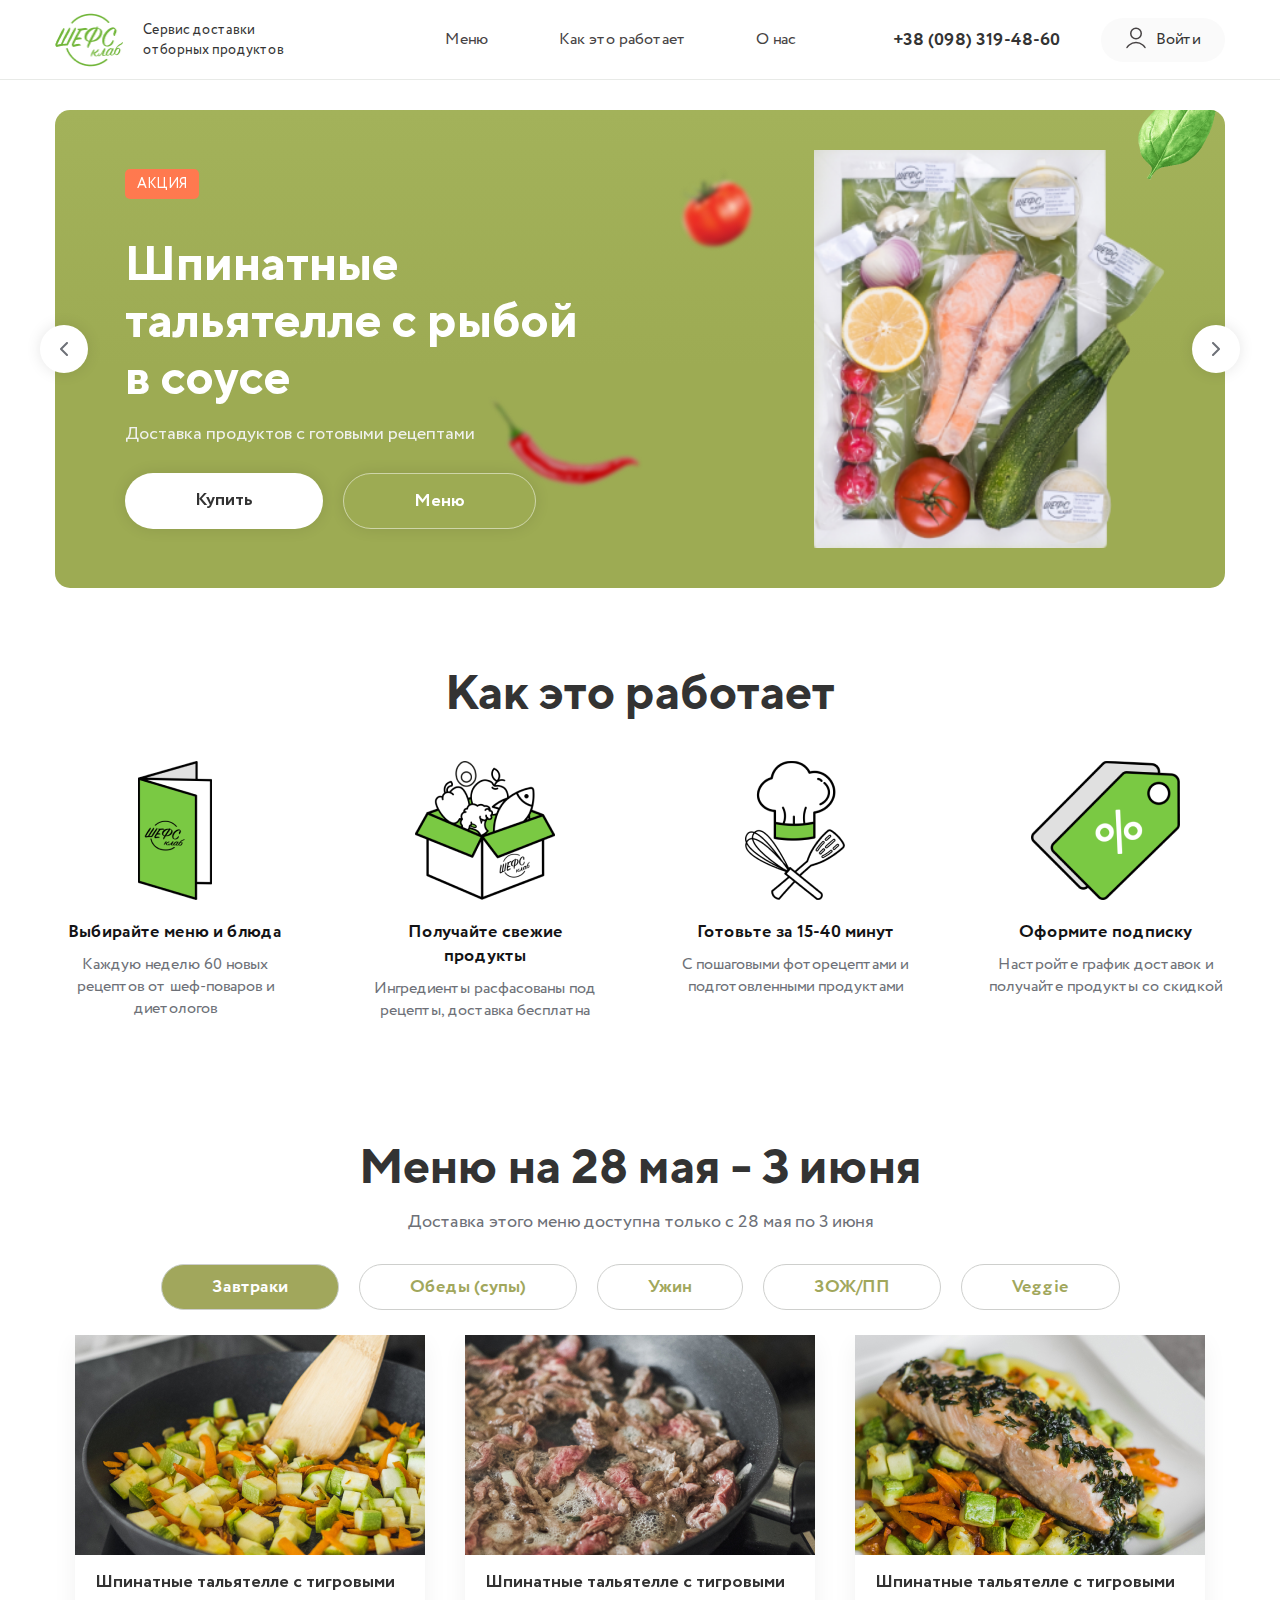
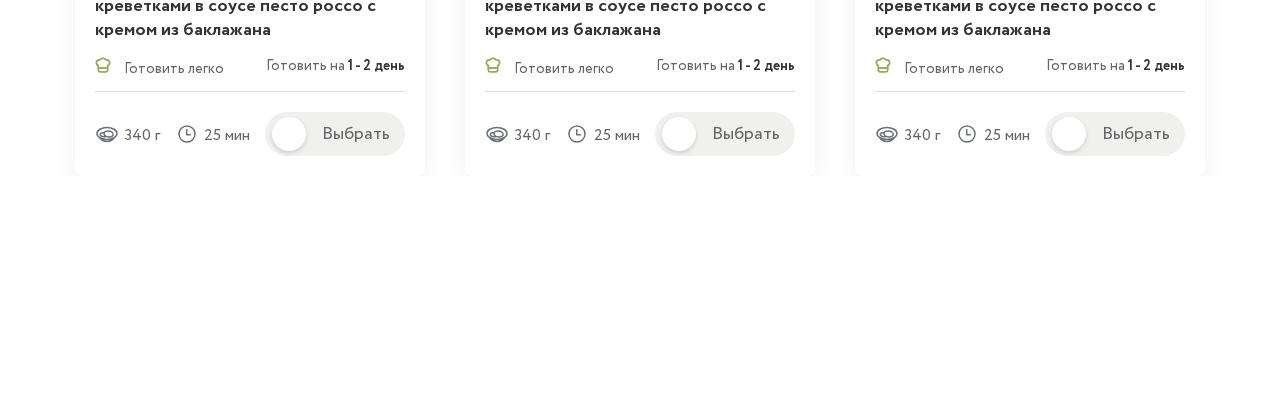
==== commit d0b6a898: "Made a section 'Menu'" ====
--- a/index.html
+++ b/index.html
@@ -223,6 +223,775 @@
 										<p class="card-how__desc">
 											Настройте график доставок и получайте продукты со скидкой
 										</p>
+									</div>
+								</div>
+							</div>
+						</div>
+					</section>
+
+					<section class="menu">
+						<div class="container">
+							<div class="menu__wrapper">
+								<h3 class="menu__title title">Меню на 28 мая - 3 июня</h3>
+								<div class="menu__subtitle subtitle">
+									Доставка этого меню доступна только с 28 мая по 3 июня
+								</div>
+
+								<div class="menu__tabs tabs">
+									<nav class="menu__nav">
+										<div class="menu__navitem tab__navitem active">Завтраки</div>
+										<div class="menu__navitem tab__navitem">Обеды (супы)</div>
+										<div class="menu__navitem tab__navitem">Ужин</div>
+										<div class="menu__navitem tab__navitem">ЗОЖ/ПП</div>
+										<div class="menu__navitem tab__navitem">Veggie</div>
+									</nav>
+									<div class="menu__items">
+
+										<div class="menu__item item-menu tab__item active">
+											<div class="item-menu__card">
+												<div class="item-menu__img ibg">
+													<img src="./img/menu/1.jpg" alt="Spinach Tagliatelle" />
+												</div>
+												<div class="item-menu__body">
+													<h5 class="item-menu__title">
+														Шпинатные тальятелле с тигровыми креветками в соусе песто россо с кремом из баклажана
+													</h5>
+													<div class="item-menu__cook">
+														<div class="item-menu__diffic">
+															<svg width="16" height="16" viewBox="0 0 16 16" fill="none" xmlns="http://www.w3.org/2000/svg">
+																<path d="M12.6377 11.058V13.1667C12.6377 13.9951 11.9661 14.6667 11.1377 14.6667H4.86231C4.03389 14.6667 3.36231 13.9951 3.36231 13.1667V11.058M12.6377 11.058V8.57975C12.6377 8.57975 14.6667 8.00004 14.6667 5.6812C14.6667 3.94207 12.6377 2.20294 10.8985 2.78265C10.8985 2.78265 9.73913 1.33337 8 1.33337C6.26087 1.33337 5.10144 2.78265 5.10144 2.78265C3.36231 2.20294 1.33333 3.94207 1.33333 5.6812C1.33333 8.00004 3.36231 8.57975 3.36231 8.57975V11.058M12.6377 11.058H3.36231" stroke="#65BF4F" stroke-width="1.5" stroke-linecap="round" stroke-linejoin="round"/>
+																<path d="M12.6377 11.058V13.1667C12.6377 13.9951 11.9661 14.6667 11.1377 14.6667H4.86231C4.03389 14.6667 3.36231 13.9951 3.36231 13.1667V11.058M12.6377 11.058V8.57975C12.6377 8.57975 14.6667 8.00004 14.6667 5.6812C14.6667 3.94207 12.6377 2.20294 10.8985 2.78265C10.8985 2.78265 9.73913 1.33337 8 1.33337C6.26087 1.33337 5.10144 2.78265 5.10144 2.78265C3.36231 2.20294 1.33333 3.94207 1.33333 5.6812C1.33333 8.00004 3.36231 8.57975 3.36231 8.57975V11.058M12.6377 11.058H3.36231" stroke="#A1A75C" stroke-width="1.5" stroke-linecap="round" stroke-linejoin="round"/>
+															</svg>
+															<span>Готовить легко</span>
+														</div>
+														<div class="item-menu__when">
+															Готовить на <span>1 - 2 день</span>
+														</div>
+													</div>
+													<div class="item-menu__more">
+														<div class="item-menu__weight">
+															<svg width="24" height="24" viewBox="0 0 24 24" fill="none" xmlns="http://www.w3.org/2000/svg">
+																<path d="M12 17.5C17.5228 17.5 22 14.8137 22 11.5C22 8.18629 17.5228 5.5 12 5.5C6.47715 5.5 2 8.18629 2 11.5C2 14.8137 6.47715 17.5 12 17.5Z" stroke="#6D7077" stroke-width="1.5"/>
+																<path d="M19 15.5C18.5 17.5 15.3827 19.5 12 19.5C8.61726 19.5 5.5 17.5 5 15.5" stroke="#6D7077" stroke-width="1.5"/>
+																<path d="M18.1156 12.6439C17.8758 14.2608 16.397 14.996 13.7171 14.9836C10.2941 14.9679 8.81474 12.9169 9.05455 11.3C9.29436 9.68304 11.5171 8.67309 14.0193 9.04419C16.5214 9.41529 18.3554 11.0269 18.1156 12.6439Z" stroke="#6D7077" stroke-width="1.5"/>
+																<path d="M9.01073 10.7784C7.09311 10.5351 5.42761 11.2123 5.29072 12.291C5.15384 13.3698 6.59741 14.4415 8.51502 14.6848C9.3956 14.7966 10.223 14.7142 10.8737 14.488" stroke="#6D7077" stroke-width="1.5" stroke-linecap="round"/>
+															</svg>
+															<span>340 г</span>
+														</div>
+														<div class="item-menu__time">
+															<svg width="24" height="24" viewBox="0 0 24 24" fill="none" xmlns="http://www.w3.org/2000/svg">
+																<path d="M12 20C16.4183 20 20 16.4183 20 12C20 7.58172 16.4183 4 12 4C7.58172 4 4 7.58172 4 12C4 16.4183 7.58172 20 12 20Z" stroke="#6D7077" stroke-width="1.5"/>
+																<path d="M11 7.5C11 7.22386 11.2239 7 11.5 7H12C12.2761 7 12.5 7.22386 12.5 7.5V12.5C12.5 12.7761 12.2761 13 12 13H11.5C11.2239 13 11 12.7761 11 12.5V7.5Z" fill="#6D7077"/>
+																<path d="M15.5 12C15.7761 12 16 12.2239 16 12.5V13C16 13.2761 15.7761 13.5 15.5 13.5H11.5C11.2239 13.5 11 13.2761 11 13V12.5C11 12.2239 11.2239 12 11.5 12H15.5Z" fill="#6D7077"/>
+															</svg>
+															<span>25 мин</span>
+														</div>
+													
+														<div class="item-menu__toggle toggle toggle--knob">
+															<input type="checkbox" id="item-menu__checkbox_1" class="item-menu__checkbox toggle--checkbox">
+															<label class="item-menu__btn" for="item-menu__checkbox_1">
+																<span class="item-menu__feature" data-label-on="Выбрано" data-label-off="Выбрать" ></span>
+															</label>
+														</div>
+													</div>
+												</div>
+											</div>
+
+											<div class="item-menu__card">
+												<div class="item-menu__img ibg">
+													<img src="./img/menu/2.jpg" alt="Spinach Tagliatelle" />
+												</div>
+												<div class="item-menu__body">
+													<h5 class="item-menu__title">
+														Шпинатные тальятелле с тигровыми креветками в соусе песто россо с кремом из баклажана
+													</h5>
+													<div class="item-menu__cook">
+														<div class="item-menu__diffic">
+															<svg width="16" height="16" viewBox="0 0 16 16" fill="none" xmlns="http://www.w3.org/2000/svg">
+																<path d="M12.6377 11.058V13.1667C12.6377 13.9951 11.9661 14.6667 11.1377 14.6667H4.86231C4.03389 14.6667 3.36231 13.9951 3.36231 13.1667V11.058M12.6377 11.058V8.57975C12.6377 8.57975 14.6667 8.00004 14.6667 5.6812C14.6667 3.94207 12.6377 2.20294 10.8985 2.78265C10.8985 2.78265 9.73913 1.33337 8 1.33337C6.26087 1.33337 5.10144 2.78265 5.10144 2.78265C3.36231 2.20294 1.33333 3.94207 1.33333 5.6812C1.33333 8.00004 3.36231 8.57975 3.36231 8.57975V11.058M12.6377 11.058H3.36231" stroke="#65BF4F" stroke-width="1.5" stroke-linecap="round" stroke-linejoin="round"/>
+																<path d="M12.6377 11.058V13.1667C12.6377 13.9951 11.9661 14.6667 11.1377 14.6667H4.86231C4.03389 14.6667 3.36231 13.9951 3.36231 13.1667V11.058M12.6377 11.058V8.57975C12.6377 8.57975 14.6667 8.00004 14.6667 5.6812C14.6667 3.94207 12.6377 2.20294 10.8985 2.78265C10.8985 2.78265 9.73913 1.33337 8 1.33337C6.26087 1.33337 5.10144 2.78265 5.10144 2.78265C3.36231 2.20294 1.33333 3.94207 1.33333 5.6812C1.33333 8.00004 3.36231 8.57975 3.36231 8.57975V11.058M12.6377 11.058H3.36231" stroke="#A1A75C" stroke-width="1.5" stroke-linecap="round" stroke-linejoin="round"/>
+															</svg>
+															<span>Готовить легко</span>
+														</div>
+														<div class="item-menu__when">
+															Готовить на <span>1 - 2 день</span>
+														</div>
+													</div>
+													<div class="item-menu__more">
+														<div class="item-menu__weight">
+															<svg width="24" height="24" viewBox="0 0 24 24" fill="none" xmlns="http://www.w3.org/2000/svg">
+																<path d="M12 17.5C17.5228 17.5 22 14.8137 22 11.5C22 8.18629 17.5228 5.5 12 5.5C6.47715 5.5 2 8.18629 2 11.5C2 14.8137 6.47715 17.5 12 17.5Z" stroke="#6D7077" stroke-width="1.5"/>
+																<path d="M19 15.5C18.5 17.5 15.3827 19.5 12 19.5C8.61726 19.5 5.5 17.5 5 15.5" stroke="#6D7077" stroke-width="1.5"/>
+																<path d="M18.1156 12.6439C17.8758 14.2608 16.397 14.996 13.7171 14.9836C10.2941 14.9679 8.81474 12.9169 9.05455 11.3C9.29436 9.68304 11.5171 8.67309 14.0193 9.04419C16.5214 9.41529 18.3554 11.0269 18.1156 12.6439Z" stroke="#6D7077" stroke-width="1.5"/>
+																<path d="M9.01073 10.7784C7.09311 10.5351 5.42761 11.2123 5.29072 12.291C5.15384 13.3698 6.59741 14.4415 8.51502 14.6848C9.3956 14.7966 10.223 14.7142 10.8737 14.488" stroke="#6D7077" stroke-width="1.5" stroke-linecap="round"/>
+															</svg>
+															<span>340 г</span>
+														</div>
+														<div class="item-menu__time">
+															<svg width="24" height="24" viewBox="0 0 24 24" fill="none" xmlns="http://www.w3.org/2000/svg">
+																<path d="M12 20C16.4183 20 20 16.4183 20 12C20 7.58172 16.4183 4 12 4C7.58172 4 4 7.58172 4 12C4 16.4183 7.58172 20 12 20Z" stroke="#6D7077" stroke-width="1.5"/>
+																<path d="M11 7.5C11 7.22386 11.2239 7 11.5 7H12C12.2761 7 12.5 7.22386 12.5 7.5V12.5C12.5 12.7761 12.2761 13 12 13H11.5C11.2239 13 11 12.7761 11 12.5V7.5Z" fill="#6D7077"/>
+																<path d="M15.5 12C15.7761 12 16 12.2239 16 12.5V13C16 13.2761 15.7761 13.5 15.5 13.5H11.5C11.2239 13.5 11 13.2761 11 13V12.5C11 12.2239 11.2239 12 11.5 12H15.5Z" fill="#6D7077"/>
+															</svg>
+															<span>25 мин</span>
+														</div>
+													
+														<div class="item-menu__toggle toggle toggle--knob">
+															<input type="checkbox" id="item-menu__checkbox_2" class="item-menu__checkbox toggle--checkbox">
+															<label class="item-menu__btn" for="item-menu__checkbox_2">
+																<span class="item-menu__feature" data-label-on="Выбрано" data-label-off="Выбрать" ></span>
+															</label>
+														</div>
+													</div>
+												</div>
+											</div>
+
+											<div class="item-menu__card">
+												<div class="item-menu__img ibg">
+													<img src="./img/menu/3.jpg" alt="Spinach Tagliatelle" />
+												</div>
+												<div class="item-menu__body">
+													<h5 class="item-menu__title">
+														Шпинатные тальятелле с тигровыми креветками в соусе песто россо с кремом из баклажана
+													</h5>
+													<div class="item-menu__cook">
+														<div class="item-menu__diffic">
+															<svg width="16" height="16" viewBox="0 0 16 16" fill="none" xmlns="http://www.w3.org/2000/svg">
+																<path d="M12.6377 11.058V13.1667C12.6377 13.9951 11.9661 14.6667 11.1377 14.6667H4.86231C4.03389 14.6667 3.36231 13.9951 3.36231 13.1667V11.058M12.6377 11.058V8.57975C12.6377 8.57975 14.6667 8.00004 14.6667 5.6812C14.6667 3.94207 12.6377 2.20294 10.8985 2.78265C10.8985 2.78265 9.73913 1.33337 8 1.33337C6.26087 1.33337 5.10144 2.78265 5.10144 2.78265C3.36231 2.20294 1.33333 3.94207 1.33333 5.6812C1.33333 8.00004 3.36231 8.57975 3.36231 8.57975V11.058M12.6377 11.058H3.36231" stroke="#65BF4F" stroke-width="1.5" stroke-linecap="round" stroke-linejoin="round"/>
+																<path d="M12.6377 11.058V13.1667C12.6377 13.9951 11.9661 14.6667 11.1377 14.6667H4.86231C4.03389 14.6667 3.36231 13.9951 3.36231 13.1667V11.058M12.6377 11.058V8.57975C12.6377 8.57975 14.6667 8.00004 14.6667 5.6812C14.6667 3.94207 12.6377 2.20294 10.8985 2.78265C10.8985 2.78265 9.73913 1.33337 8 1.33337C6.26087 1.33337 5.10144 2.78265 5.10144 2.78265C3.36231 2.20294 1.33333 3.94207 1.33333 5.6812C1.33333 8.00004 3.36231 8.57975 3.36231 8.57975V11.058M12.6377 11.058H3.36231" stroke="#A1A75C" stroke-width="1.5" stroke-linecap="round" stroke-linejoin="round"/>
+															</svg>
+															<span>Готовить легко</span>
+														</div>
+														<div class="item-menu__when">
+															Готовить на <span>1 - 2 день</span>
+														</div>
+													</div>
+													<div class="item-menu__more">
+														<div class="item-menu__weight">
+															<svg width="24" height="24" viewBox="0 0 24 24" fill="none" xmlns="http://www.w3.org/2000/svg">
+																<path d="M12 17.5C17.5228 17.5 22 14.8137 22 11.5C22 8.18629 17.5228 5.5 12 5.5C6.47715 5.5 2 8.18629 2 11.5C2 14.8137 6.47715 17.5 12 17.5Z" stroke="#6D7077" stroke-width="1.5"/>
+																<path d="M19 15.5C18.5 17.5 15.3827 19.5 12 19.5C8.61726 19.5 5.5 17.5 5 15.5" stroke="#6D7077" stroke-width="1.5"/>
+																<path d="M18.1156 12.6439C17.8758 14.2608 16.397 14.996 13.7171 14.9836C10.2941 14.9679 8.81474 12.9169 9.05455 11.3C9.29436 9.68304 11.5171 8.67309 14.0193 9.04419C16.5214 9.41529 18.3554 11.0269 18.1156 12.6439Z" stroke="#6D7077" stroke-width="1.5"/>
+																<path d="M9.01073 10.7784C7.09311 10.5351 5.42761 11.2123 5.29072 12.291C5.15384 13.3698 6.59741 14.4415 8.51502 14.6848C9.3956 14.7966 10.223 14.7142 10.8737 14.488" stroke="#6D7077" stroke-width="1.5" stroke-linecap="round"/>
+															</svg>
+															<span>340 г</span>
+														</div>
+														<div class="item-menu__time">
+															<svg width="24" height="24" viewBox="0 0 24 24" fill="none" xmlns="http://www.w3.org/2000/svg">
+																<path d="M12 20C16.4183 20 20 16.4183 20 12C20 7.58172 16.4183 4 12 4C7.58172 4 4 7.58172 4 12C4 16.4183 7.58172 20 12 20Z" stroke="#6D7077" stroke-width="1.5"/>
+																<path d="M11 7.5C11 7.22386 11.2239 7 11.5 7H12C12.2761 7 12.5 7.22386 12.5 7.5V12.5C12.5 12.7761 12.2761 13 12 13H11.5C11.2239 13 11 12.7761 11 12.5V7.5Z" fill="#6D7077"/>
+																<path d="M15.5 12C15.7761 12 16 12.2239 16 12.5V13C16 13.2761 15.7761 13.5 15.5 13.5H11.5C11.2239 13.5 11 13.2761 11 13V12.5C11 12.2239 11.2239 12 11.5 12H15.5Z" fill="#6D7077"/>
+															</svg>
+															<span>25 мин</span>
+														</div>
+													
+														<div class="item-menu__toggle toggle toggle--knob">
+															<input type="checkbox" id="item-menu__checkbox_3" class="item-menu__checkbox toggle--checkbox">
+															<label class="item-menu__btn" for="item-menu__checkbox_3">
+																<span class="item-menu__feature" data-label-on="Выбрано" data-label-off="Выбрать" ></span>
+															</label>
+														</div>
+													</div>
+												</div>
+											</div>
+										</div>
+
+										<div class="menu__item item-menu tab__item">
+											<div class="item-menu__card">
+												<div class="item-menu__img ibg">
+													<img src="./img/menu/2.jpg" alt="Spinach Tagliatelle" />
+												</div>
+												<div class="item-menu__body">
+													<h5 class="item-menu__title">
+														Шпинатные тальятелле с тигровыми креветками в соусе песто россо с кремом из баклажана
+													</h5>
+													<div class="item-menu__cook">
+														<div class="item-menu__diffic">
+															<svg width="16" height="16" viewBox="0 0 16 16" fill="none" xmlns="http://www.w3.org/2000/svg">
+																<path d="M12.6377 11.058V13.1667C12.6377 13.9951 11.9661 14.6667 11.1377 14.6667H4.86231C4.03389 14.6667 3.36231 13.9951 3.36231 13.1667V11.058M12.6377 11.058V8.57975C12.6377 8.57975 14.6667 8.00004 14.6667 5.6812C14.6667 3.94207 12.6377 2.20294 10.8985 2.78265C10.8985 2.78265 9.73913 1.33337 8 1.33337C6.26087 1.33337 5.10144 2.78265 5.10144 2.78265C3.36231 2.20294 1.33333 3.94207 1.33333 5.6812C1.33333 8.00004 3.36231 8.57975 3.36231 8.57975V11.058M12.6377 11.058H3.36231" stroke="#65BF4F" stroke-width="1.5" stroke-linecap="round" stroke-linejoin="round"/>
+																<path d="M12.6377 11.058V13.1667C12.6377 13.9951 11.9661 14.6667 11.1377 14.6667H4.86231C4.03389 14.6667 3.36231 13.9951 3.36231 13.1667V11.058M12.6377 11.058V8.57975C12.6377 8.57975 14.6667 8.00004 14.6667 5.6812C14.6667 3.94207 12.6377 2.20294 10.8985 2.78265C10.8985 2.78265 9.73913 1.33337 8 1.33337C6.26087 1.33337 5.10144 2.78265 5.10144 2.78265C3.36231 2.20294 1.33333 3.94207 1.33333 5.6812C1.33333 8.00004 3.36231 8.57975 3.36231 8.57975V11.058M12.6377 11.058H3.36231" stroke="#A1A75C" stroke-width="1.5" stroke-linecap="round" stroke-linejoin="round"/>
+															</svg>
+															<span>Готовить легко</span>
+														</div>
+														<div class="item-menu__when">
+															Готовить на <span>1 - 2 день</span>
+														</div>
+													</div>
+													<div class="item-menu__more">
+														<div class="item-menu__weight">
+															<svg width="24" height="24" viewBox="0 0 24 24" fill="none" xmlns="http://www.w3.org/2000/svg">
+																<path d="M12 17.5C17.5228 17.5 22 14.8137 22 11.5C22 8.18629 17.5228 5.5 12 5.5C6.47715 5.5 2 8.18629 2 11.5C2 14.8137 6.47715 17.5 12 17.5Z" stroke="#6D7077" stroke-width="1.5"/>
+																<path d="M19 15.5C18.5 17.5 15.3827 19.5 12 19.5C8.61726 19.5 5.5 17.5 5 15.5" stroke="#6D7077" stroke-width="1.5"/>
+																<path d="M18.1156 12.6439C17.8758 14.2608 16.397 14.996 13.7171 14.9836C10.2941 14.9679 8.81474 12.9169 9.05455 11.3C9.29436 9.68304 11.5171 8.67309 14.0193 9.04419C16.5214 9.41529 18.3554 11.0269 18.1156 12.6439Z" stroke="#6D7077" stroke-width="1.5"/>
+																<path d="M9.01073 10.7784C7.09311 10.5351 5.42761 11.2123 5.29072 12.291C5.15384 13.3698 6.59741 14.4415 8.51502 14.6848C9.3956 14.7966 10.223 14.7142 10.8737 14.488" stroke="#6D7077" stroke-width="1.5" stroke-linecap="round"/>
+															</svg>
+															<span>340 г</span>
+														</div>
+														<div class="item-menu__time">
+															<svg width="24" height="24" viewBox="0 0 24 24" fill="none" xmlns="http://www.w3.org/2000/svg">
+																<path d="M12 20C16.4183 20 20 16.4183 20 12C20 7.58172 16.4183 4 12 4C7.58172 4 4 7.58172 4 12C4 16.4183 7.58172 20 12 20Z" stroke="#6D7077" stroke-width="1.5"/>
+																<path d="M11 7.5C11 7.22386 11.2239 7 11.5 7H12C12.2761 7 12.5 7.22386 12.5 7.5V12.5C12.5 12.7761 12.2761 13 12 13H11.5C11.2239 13 11 12.7761 11 12.5V7.5Z" fill="#6D7077"/>
+																<path d="M15.5 12C15.7761 12 16 12.2239 16 12.5V13C16 13.2761 15.7761 13.5 15.5 13.5H11.5C11.2239 13.5 11 13.2761 11 13V12.5C11 12.2239 11.2239 12 11.5 12H15.5Z" fill="#6D7077"/>
+															</svg>
+															<span>25 мин</span>
+														</div>
+													
+														<div class="item-menu__toggle toggle toggle--knob">
+															<input type="checkbox" id="item-menu__checkbox_4" class="item-menu__checkbox toggle--checkbox">
+															<label class="item-menu__btn" for="item-menu__checkbox_4">
+																<span class="item-menu__feature" data-label-on="Выбрано" data-label-off="Выбрать" ></span>
+															</label>
+														</div>
+													</div>
+												</div>
+											</div>
+
+											<div class="item-menu__card">
+												<div class="item-menu__img ibg">
+													<img src="./img/menu/3.jpg" alt="Spinach Tagliatelle" />
+												</div>
+												<div class="item-menu__body">
+													<h5 class="item-menu__title">
+														Шпинатные тальятелле с тигровыми креветками в соусе песто россо с кремом из баклажана
+													</h5>
+													<div class="item-menu__cook">
+														<div class="item-menu__diffic">
+															<svg width="16" height="16" viewBox="0 0 16 16" fill="none" xmlns="http://www.w3.org/2000/svg">
+																<path d="M12.6377 11.058V13.1667C12.6377 13.9951 11.9661 14.6667 11.1377 14.6667H4.86231C4.03389 14.6667 3.36231 13.9951 3.36231 13.1667V11.058M12.6377 11.058V8.57975C12.6377 8.57975 14.6667 8.00004 14.6667 5.6812C14.6667 3.94207 12.6377 2.20294 10.8985 2.78265C10.8985 2.78265 9.73913 1.33337 8 1.33337C6.26087 1.33337 5.10144 2.78265 5.10144 2.78265C3.36231 2.20294 1.33333 3.94207 1.33333 5.6812C1.33333 8.00004 3.36231 8.57975 3.36231 8.57975V11.058M12.6377 11.058H3.36231" stroke="#65BF4F" stroke-width="1.5" stroke-linecap="round" stroke-linejoin="round"/>
+																<path d="M12.6377 11.058V13.1667C12.6377 13.9951 11.9661 14.6667 11.1377 14.6667H4.86231C4.03389 14.6667 3.36231 13.9951 3.36231 13.1667V11.058M12.6377 11.058V8.57975C12.6377 8.57975 14.6667 8.00004 14.6667 5.6812C14.6667 3.94207 12.6377 2.20294 10.8985 2.78265C10.8985 2.78265 9.73913 1.33337 8 1.33337C6.26087 1.33337 5.10144 2.78265 5.10144 2.78265C3.36231 2.20294 1.33333 3.94207 1.33333 5.6812C1.33333 8.00004 3.36231 8.57975 3.36231 8.57975V11.058M12.6377 11.058H3.36231" stroke="#A1A75C" stroke-width="1.5" stroke-linecap="round" stroke-linejoin="round"/>
+															</svg>
+															<span>Готовить легко</span>
+														</div>
+														<div class="item-menu__when">
+															Готовить на <span>1 - 2 день</span>
+														</div>
+													</div>
+													<div class="item-menu__more">
+														<div class="item-menu__weight">
+															<svg width="24" height="24" viewBox="0 0 24 24" fill="none" xmlns="http://www.w3.org/2000/svg">
+																<path d="M12 17.5C17.5228 17.5 22 14.8137 22 11.5C22 8.18629 17.5228 5.5 12 5.5C6.47715 5.5 2 8.18629 2 11.5C2 14.8137 6.47715 17.5 12 17.5Z" stroke="#6D7077" stroke-width="1.5"/>
+																<path d="M19 15.5C18.5 17.5 15.3827 19.5 12 19.5C8.61726 19.5 5.5 17.5 5 15.5" stroke="#6D7077" stroke-width="1.5"/>
+																<path d="M18.1156 12.6439C17.8758 14.2608 16.397 14.996 13.7171 14.9836C10.2941 14.9679 8.81474 12.9169 9.05455 11.3C9.29436 9.68304 11.5171 8.67309 14.0193 9.04419C16.5214 9.41529 18.3554 11.0269 18.1156 12.6439Z" stroke="#6D7077" stroke-width="1.5"/>
+																<path d="M9.01073 10.7784C7.09311 10.5351 5.42761 11.2123 5.29072 12.291C5.15384 13.3698 6.59741 14.4415 8.51502 14.6848C9.3956 14.7966 10.223 14.7142 10.8737 14.488" stroke="#6D7077" stroke-width="1.5" stroke-linecap="round"/>
+															</svg>
+															<span>340 г</span>
+														</div>
+														<div class="item-menu__time">
+															<svg width="24" height="24" viewBox="0 0 24 24" fill="none" xmlns="http://www.w3.org/2000/svg">
+																<path d="M12 20C16.4183 20 20 16.4183 20 12C20 7.58172 16.4183 4 12 4C7.58172 4 4 7.58172 4 12C4 16.4183 7.58172 20 12 20Z" stroke="#6D7077" stroke-width="1.5"/>
+																<path d="M11 7.5C11 7.22386 11.2239 7 11.5 7H12C12.2761 7 12.5 7.22386 12.5 7.5V12.5C12.5 12.7761 12.2761 13 12 13H11.5C11.2239 13 11 12.7761 11 12.5V7.5Z" fill="#6D7077"/>
+																<path d="M15.5 12C15.7761 12 16 12.2239 16 12.5V13C16 13.2761 15.7761 13.5 15.5 13.5H11.5C11.2239 13.5 11 13.2761 11 13V12.5C11 12.2239 11.2239 12 11.5 12H15.5Z" fill="#6D7077"/>
+															</svg>
+															<span>25 мин</span>
+														</div>
+													
+														<div class="item-menu__toggle toggle toggle--knob">
+															<input type="checkbox" id="item-menu__checkbox_5" class="item-menu__checkbox toggle--checkbox">
+															<label class="item-menu__btn" for="item-menu__checkbox_5">
+																<span class="item-menu__feature" data-label-on="Выбрано" data-label-off="Выбрать" ></span>
+															</label>
+														</div>
+													</div>
+												</div>
+											</div>
+
+											<div class="item-menu__card">
+												<div class="item-menu__img ibg">
+													<img src="./img/menu/1.jpg" alt="Spinach Tagliatelle" />
+												</div>
+												<div class="item-menu__body">
+													<h5 class="item-menu__title">
+														Шпинатные тальятелле с тигровыми креветками в соусе песто россо с кремом из баклажана
+													</h5>
+													<div class="item-menu__cook">
+														<div class="item-menu__diffic">
+															<svg width="16" height="16" viewBox="0 0 16 16" fill="none" xmlns="http://www.w3.org/2000/svg">
+																<path d="M12.6377 11.058V13.1667C12.6377 13.9951 11.9661 14.6667 11.1377 14.6667H4.86231C4.03389 14.6667 3.36231 13.9951 3.36231 13.1667V11.058M12.6377 11.058V8.57975C12.6377 8.57975 14.6667 8.00004 14.6667 5.6812C14.6667 3.94207 12.6377 2.20294 10.8985 2.78265C10.8985 2.78265 9.73913 1.33337 8 1.33337C6.26087 1.33337 5.10144 2.78265 5.10144 2.78265C3.36231 2.20294 1.33333 3.94207 1.33333 5.6812C1.33333 8.00004 3.36231 8.57975 3.36231 8.57975V11.058M12.6377 11.058H3.36231" stroke="#65BF4F" stroke-width="1.5" stroke-linecap="round" stroke-linejoin="round"/>
+																<path d="M12.6377 11.058V13.1667C12.6377 13.9951 11.9661 14.6667 11.1377 14.6667H4.86231C4.03389 14.6667 3.36231 13.9951 3.36231 13.1667V11.058M12.6377 11.058V8.57975C12.6377 8.57975 14.6667 8.00004 14.6667 5.6812C14.6667 3.94207 12.6377 2.20294 10.8985 2.78265C10.8985 2.78265 9.73913 1.33337 8 1.33337C6.26087 1.33337 5.10144 2.78265 5.10144 2.78265C3.36231 2.20294 1.33333 3.94207 1.33333 5.6812C1.33333 8.00004 3.36231 8.57975 3.36231 8.57975V11.058M12.6377 11.058H3.36231" stroke="#A1A75C" stroke-width="1.5" stroke-linecap="round" stroke-linejoin="round"/>
+															</svg>
+															<span>Готовить легко</span>
+														</div>
+														<div class="item-menu__when">
+															Готовить на <span>1 - 2 день</span>
+														</div>
+													</div>
+													<div class="item-menu__more">
+														<div class="item-menu__weight">
+															<svg width="24" height="24" viewBox="0 0 24 24" fill="none" xmlns="http://www.w3.org/2000/svg">
+																<path d="M12 17.5C17.5228 17.5 22 14.8137 22 11.5C22 8.18629 17.5228 5.5 12 5.5C6.47715 5.5 2 8.18629 2 11.5C2 14.8137 6.47715 17.5 12 17.5Z" stroke="#6D7077" stroke-width="1.5"/>
+																<path d="M19 15.5C18.5 17.5 15.3827 19.5 12 19.5C8.61726 19.5 5.5 17.5 5 15.5" stroke="#6D7077" stroke-width="1.5"/>
+																<path d="M18.1156 12.6439C17.8758 14.2608 16.397 14.996 13.7171 14.9836C10.2941 14.9679 8.81474 12.9169 9.05455 11.3C9.29436 9.68304 11.5171 8.67309 14.0193 9.04419C16.5214 9.41529 18.3554 11.0269 18.1156 12.6439Z" stroke="#6D7077" stroke-width="1.5"/>
+																<path d="M9.01073 10.7784C7.09311 10.5351 5.42761 11.2123 5.29072 12.291C5.15384 13.3698 6.59741 14.4415 8.51502 14.6848C9.3956 14.7966 10.223 14.7142 10.8737 14.488" stroke="#6D7077" stroke-width="1.5" stroke-linecap="round"/>
+															</svg>
+															<span>340 г</span>
+														</div>
+														<div class="item-menu__time">
+															<svg width="24" height="24" viewBox="0 0 24 24" fill="none" xmlns="http://www.w3.org/2000/svg">
+																<path d="M12 20C16.4183 20 20 16.4183 20 12C20 7.58172 16.4183 4 12 4C7.58172 4 4 7.58172 4 12C4 16.4183 7.58172 20 12 20Z" stroke="#6D7077" stroke-width="1.5"/>
+																<path d="M11 7.5C11 7.22386 11.2239 7 11.5 7H12C12.2761 7 12.5 7.22386 12.5 7.5V12.5C12.5 12.7761 12.2761 13 12 13H11.5C11.2239 13 11 12.7761 11 12.5V7.5Z" fill="#6D7077"/>
+																<path d="M15.5 12C15.7761 12 16 12.2239 16 12.5V13C16 13.2761 15.7761 13.5 15.5 13.5H11.5C11.2239 13.5 11 13.2761 11 13V12.5C11 12.2239 11.2239 12 11.5 12H15.5Z" fill="#6D7077"/>
+															</svg>
+															<span>25 мин</span>
+														</div>
+													
+														<div class="item-menu__toggle toggle toggle--knob">
+															<input type="checkbox" id="item-menu__checkbox_6" class="item-menu__checkbox toggle--checkbox">
+															<label class="item-menu__btn" for="item-menu__checkbox_6">
+																<span class="item-menu__feature" data-label-on="Выбрано" data-label-off="Выбрать" ></span>
+															</label>
+														</div>
+													</div>
+												</div>
+											</div>
+										</div>
+
+										<div class="menu__item item-menu tab__item">
+											<div class="item-menu__card">
+												<div class="item-menu__img ibg">
+													<img src="./img/menu/3.jpg" alt="Spinach Tagliatelle" />
+												</div>
+												<div class="item-menu__body">
+													<h5 class="item-menu__title">
+														Шпинатные тальятелле с тигровыми креветками в соусе песто россо с кремом из баклажана
+													</h5>
+													<div class="item-menu__cook">
+														<div class="item-menu__diffic">
+															<svg width="16" height="16" viewBox="0 0 16 16" fill="none" xmlns="http://www.w3.org/2000/svg">
+																<path d="M12.6377 11.058V13.1667C12.6377 13.9951 11.9661 14.6667 11.1377 14.6667H4.86231C4.03389 14.6667 3.36231 13.9951 3.36231 13.1667V11.058M12.6377 11.058V8.57975C12.6377 8.57975 14.6667 8.00004 14.6667 5.6812C14.6667 3.94207 12.6377 2.20294 10.8985 2.78265C10.8985 2.78265 9.73913 1.33337 8 1.33337C6.26087 1.33337 5.10144 2.78265 5.10144 2.78265C3.36231 2.20294 1.33333 3.94207 1.33333 5.6812C1.33333 8.00004 3.36231 8.57975 3.36231 8.57975V11.058M12.6377 11.058H3.36231" stroke="#65BF4F" stroke-width="1.5" stroke-linecap="round" stroke-linejoin="round"/>
+																<path d="M12.6377 11.058V13.1667C12.6377 13.9951 11.9661 14.6667 11.1377 14.6667H4.86231C4.03389 14.6667 3.36231 13.9951 3.36231 13.1667V11.058M12.6377 11.058V8.57975C12.6377 8.57975 14.6667 8.00004 14.6667 5.6812C14.6667 3.94207 12.6377 2.20294 10.8985 2.78265C10.8985 2.78265 9.73913 1.33337 8 1.33337C6.26087 1.33337 5.10144 2.78265 5.10144 2.78265C3.36231 2.20294 1.33333 3.94207 1.33333 5.6812C1.33333 8.00004 3.36231 8.57975 3.36231 8.57975V11.058M12.6377 11.058H3.36231" stroke="#A1A75C" stroke-width="1.5" stroke-linecap="round" stroke-linejoin="round"/>
+															</svg>
+															<span>Готовить легко</span>
+														</div>
+														<div class="item-menu__when">
+															Готовить на <span>1 - 2 день</span>
+														</div>
+													</div>
+													<div class="item-menu__more">
+														<div class="item-menu__weight">
+															<svg width="24" height="24" viewBox="0 0 24 24" fill="none" xmlns="http://www.w3.org/2000/svg">
+																<path d="M12 17.5C17.5228 17.5 22 14.8137 22 11.5C22 8.18629 17.5228 5.5 12 5.5C6.47715 5.5 2 8.18629 2 11.5C2 14.8137 6.47715 17.5 12 17.5Z" stroke="#6D7077" stroke-width="1.5"/>
+																<path d="M19 15.5C18.5 17.5 15.3827 19.5 12 19.5C8.61726 19.5 5.5 17.5 5 15.5" stroke="#6D7077" stroke-width="1.5"/>
+																<path d="M18.1156 12.6439C17.8758 14.2608 16.397 14.996 13.7171 14.9836C10.2941 14.9679 8.81474 12.9169 9.05455 11.3C9.29436 9.68304 11.5171 8.67309 14.0193 9.04419C16.5214 9.41529 18.3554 11.0269 18.1156 12.6439Z" stroke="#6D7077" stroke-width="1.5"/>
+																<path d="M9.01073 10.7784C7.09311 10.5351 5.42761 11.2123 5.29072 12.291C5.15384 13.3698 6.59741 14.4415 8.51502 14.6848C9.3956 14.7966 10.223 14.7142 10.8737 14.488" stroke="#6D7077" stroke-width="1.5" stroke-linecap="round"/>
+															</svg>
+															<span>340 г</span>
+														</div>
+														<div class="item-menu__time">
+															<svg width="24" height="24" viewBox="0 0 24 24" fill="none" xmlns="http://www.w3.org/2000/svg">
+																<path d="M12 20C16.4183 20 20 16.4183 20 12C20 7.58172 16.4183 4 12 4C7.58172 4 4 7.58172 4 12C4 16.4183 7.58172 20 12 20Z" stroke="#6D7077" stroke-width="1.5"/>
+																<path d="M11 7.5C11 7.22386 11.2239 7 11.5 7H12C12.2761 7 12.5 7.22386 12.5 7.5V12.5C12.5 12.7761 12.2761 13 12 13H11.5C11.2239 13 11 12.7761 11 12.5V7.5Z" fill="#6D7077"/>
+																<path d="M15.5 12C15.7761 12 16 12.2239 16 12.5V13C16 13.2761 15.7761 13.5 15.5 13.5H11.5C11.2239 13.5 11 13.2761 11 13V12.5C11 12.2239 11.2239 12 11.5 12H15.5Z" fill="#6D7077"/>
+															</svg>
+															<span>25 мин</span>
+														</div>
+													
+														<div class="item-menu__toggle toggle toggle--knob">
+															<input type="checkbox" id="item-menu__checkbox_7" class="item-menu__checkbox toggle--checkbox">
+															<label class="item-menu__btn" for="item-menu__checkbox_7">
+																<span class="item-menu__feature" data-label-on="Выбрано" data-label-off="Выбрать" ></span>
+															</label>
+														</div>
+													</div>
+												</div>
+											</div>
+
+											<div class="item-menu__card">
+												<div class="item-menu__img ibg">
+													<img src="./img/menu/1.jpg" alt="Spinach Tagliatelle" />
+												</div>
+												<div class="item-menu__body">
+													<h5 class="item-menu__title">
+														Шпинатные тальятелле с тигровыми креветками в соусе песто россо с кремом из баклажана
+													</h5>
+													<div class="item-menu__cook">
+														<div class="item-menu__diffic">
+															<svg width="16" height="16" viewBox="0 0 16 16" fill="none" xmlns="http://www.w3.org/2000/svg">
+																<path d="M12.6377 11.058V13.1667C12.6377 13.9951 11.9661 14.6667 11.1377 14.6667H4.86231C4.03389 14.6667 3.36231 13.9951 3.36231 13.1667V11.058M12.6377 11.058V8.57975C12.6377 8.57975 14.6667 8.00004 14.6667 5.6812C14.6667 3.94207 12.6377 2.20294 10.8985 2.78265C10.8985 2.78265 9.73913 1.33337 8 1.33337C6.26087 1.33337 5.10144 2.78265 5.10144 2.78265C3.36231 2.20294 1.33333 3.94207 1.33333 5.6812C1.33333 8.00004 3.36231 8.57975 3.36231 8.57975V11.058M12.6377 11.058H3.36231" stroke="#65BF4F" stroke-width="1.5" stroke-linecap="round" stroke-linejoin="round"/>
+																<path d="M12.6377 11.058V13.1667C12.6377 13.9951 11.9661 14.6667 11.1377 14.6667H4.86231C4.03389 14.6667 3.36231 13.9951 3.36231 13.1667V11.058M12.6377 11.058V8.57975C12.6377 8.57975 14.6667 8.00004 14.6667 5.6812C14.6667 3.94207 12.6377 2.20294 10.8985 2.78265C10.8985 2.78265 9.73913 1.33337 8 1.33337C6.26087 1.33337 5.10144 2.78265 5.10144 2.78265C3.36231 2.20294 1.33333 3.94207 1.33333 5.6812C1.33333 8.00004 3.36231 8.57975 3.36231 8.57975V11.058M12.6377 11.058H3.36231" stroke="#A1A75C" stroke-width="1.5" stroke-linecap="round" stroke-linejoin="round"/>
+															</svg>
+															<span>Готовить легко</span>
+														</div>
+														<div class="item-menu__when">
+															Готовить на <span>1 - 2 день</span>
+														</div>
+													</div>
+													<div class="item-menu__more">
+														<div class="item-menu__weight">
+															<svg width="24" height="24" viewBox="0 0 24 24" fill="none" xmlns="http://www.w3.org/2000/svg">
+																<path d="M12 17.5C17.5228 17.5 22 14.8137 22 11.5C22 8.18629 17.5228 5.5 12 5.5C6.47715 5.5 2 8.18629 2 11.5C2 14.8137 6.47715 17.5 12 17.5Z" stroke="#6D7077" stroke-width="1.5"/>
+																<path d="M19 15.5C18.5 17.5 15.3827 19.5 12 19.5C8.61726 19.5 5.5 17.5 5 15.5" stroke="#6D7077" stroke-width="1.5"/>
+																<path d="M18.1156 12.6439C17.8758 14.2608 16.397 14.996 13.7171 14.9836C10.2941 14.9679 8.81474 12.9169 9.05455 11.3C9.29436 9.68304 11.5171 8.67309 14.0193 9.04419C16.5214 9.41529 18.3554 11.0269 18.1156 12.6439Z" stroke="#6D7077" stroke-width="1.5"/>
+																<path d="M9.01073 10.7784C7.09311 10.5351 5.42761 11.2123 5.29072 12.291C5.15384 13.3698 6.59741 14.4415 8.51502 14.6848C9.3956 14.7966 10.223 14.7142 10.8737 14.488" stroke="#6D7077" stroke-width="1.5" stroke-linecap="round"/>
+															</svg>
+															<span>340 г</span>
+														</div>
+														<div class="item-menu__time">
+															<svg width="24" height="24" viewBox="0 0 24 24" fill="none" xmlns="http://www.w3.org/2000/svg">
+																<path d="M12 20C16.4183 20 20 16.4183 20 12C20 7.58172 16.4183 4 12 4C7.58172 4 4 7.58172 4 12C4 16.4183 7.58172 20 12 20Z" stroke="#6D7077" stroke-width="1.5"/>
+																<path d="M11 7.5C11 7.22386 11.2239 7 11.5 7H12C12.2761 7 12.5 7.22386 12.5 7.5V12.5C12.5 12.7761 12.2761 13 12 13H11.5C11.2239 13 11 12.7761 11 12.5V7.5Z" fill="#6D7077"/>
+																<path d="M15.5 12C15.7761 12 16 12.2239 16 12.5V13C16 13.2761 15.7761 13.5 15.5 13.5H11.5C11.2239 13.5 11 13.2761 11 13V12.5C11 12.2239 11.2239 12 11.5 12H15.5Z" fill="#6D7077"/>
+															</svg>
+															<span>25 мин</span>
+														</div>
+													
+														<div class="item-menu__toggle toggle toggle--knob">
+															<input type="checkbox" id="item-menu__checkbox_8" class="item-menu__checkbox toggle--checkbox">
+															<label class="item-menu__btn" for="item-menu__checkbox_8">
+																<span class="item-menu__feature" data-label-on="Выбрано" data-label-off="Выбрать" ></span>
+															</label>
+														</div>
+													</div>
+												</div>
+											</div>
+
+											<div class="item-menu__card">
+												<div class="item-menu__img ibg">
+													<img src="./img/menu/2.jpg" alt="Spinach Tagliatelle" />
+												</div>
+												<div class="item-menu__body">
+													<h5 class="item-menu__title">
+														Шпинатные тальятелле с тигровыми креветками в соусе песто россо с кремом из баклажана
+													</h5>
+													<div class="item-menu__cook">
+														<div class="item-menu__diffic">
+															<svg width="16" height="16" viewBox="0 0 16 16" fill="none" xmlns="http://www.w3.org/2000/svg">
+																<path d="M12.6377 11.058V13.1667C12.6377 13.9951 11.9661 14.6667 11.1377 14.6667H4.86231C4.03389 14.6667 3.36231 13.9951 3.36231 13.1667V11.058M12.6377 11.058V8.57975C12.6377 8.57975 14.6667 8.00004 14.6667 5.6812C14.6667 3.94207 12.6377 2.20294 10.8985 2.78265C10.8985 2.78265 9.73913 1.33337 8 1.33337C6.26087 1.33337 5.10144 2.78265 5.10144 2.78265C3.36231 2.20294 1.33333 3.94207 1.33333 5.6812C1.33333 8.00004 3.36231 8.57975 3.36231 8.57975V11.058M12.6377 11.058H3.36231" stroke="#65BF4F" stroke-width="1.5" stroke-linecap="round" stroke-linejoin="round"/>
+																<path d="M12.6377 11.058V13.1667C12.6377 13.9951 11.9661 14.6667 11.1377 14.6667H4.86231C4.03389 14.6667 3.36231 13.9951 3.36231 13.1667V11.058M12.6377 11.058V8.57975C12.6377 8.57975 14.6667 8.00004 14.6667 5.6812C14.6667 3.94207 12.6377 2.20294 10.8985 2.78265C10.8985 2.78265 9.73913 1.33337 8 1.33337C6.26087 1.33337 5.10144 2.78265 5.10144 2.78265C3.36231 2.20294 1.33333 3.94207 1.33333 5.6812C1.33333 8.00004 3.36231 8.57975 3.36231 8.57975V11.058M12.6377 11.058H3.36231" stroke="#A1A75C" stroke-width="1.5" stroke-linecap="round" stroke-linejoin="round"/>
+															</svg>
+															<span>Готовить легко</span>
+														</div>
+														<div class="item-menu__when">
+															Готовить на <span>1 - 2 день</span>
+														</div>
+													</div>
+													<div class="item-menu__more">
+														<div class="item-menu__weight">
+															<svg width="24" height="24" viewBox="0 0 24 24" fill="none" xmlns="http://www.w3.org/2000/svg">
+																<path d="M12 17.5C17.5228 17.5 22 14.8137 22 11.5C22 8.18629 17.5228 5.5 12 5.5C6.47715 5.5 2 8.18629 2 11.5C2 14.8137 6.47715 17.5 12 17.5Z" stroke="#6D7077" stroke-width="1.5"/>
+																<path d="M19 15.5C18.5 17.5 15.3827 19.5 12 19.5C8.61726 19.5 5.5 17.5 5 15.5" stroke="#6D7077" stroke-width="1.5"/>
+																<path d="M18.1156 12.6439C17.8758 14.2608 16.397 14.996 13.7171 14.9836C10.2941 14.9679 8.81474 12.9169 9.05455 11.3C9.29436 9.68304 11.5171 8.67309 14.0193 9.04419C16.5214 9.41529 18.3554 11.0269 18.1156 12.6439Z" stroke="#6D7077" stroke-width="1.5"/>
+																<path d="M9.01073 10.7784C7.09311 10.5351 5.42761 11.2123 5.29072 12.291C5.15384 13.3698 6.59741 14.4415 8.51502 14.6848C9.3956 14.7966 10.223 14.7142 10.8737 14.488" stroke="#6D7077" stroke-width="1.5" stroke-linecap="round"/>
+															</svg>
+															<span>340 г</span>
+														</div>
+														<div class="item-menu__time">
+															<svg width="24" height="24" viewBox="0 0 24 24" fill="none" xmlns="http://www.w3.org/2000/svg">
+																<path d="M12 20C16.4183 20 20 16.4183 20 12C20 7.58172 16.4183 4 12 4C7.58172 4 4 7.58172 4 12C4 16.4183 7.58172 20 12 20Z" stroke="#6D7077" stroke-width="1.5"/>
+																<path d="M11 7.5C11 7.22386 11.2239 7 11.5 7H12C12.2761 7 12.5 7.22386 12.5 7.5V12.5C12.5 12.7761 12.2761 13 12 13H11.5C11.2239 13 11 12.7761 11 12.5V7.5Z" fill="#6D7077"/>
+																<path d="M15.5 12C15.7761 12 16 12.2239 16 12.5V13C16 13.2761 15.7761 13.5 15.5 13.5H11.5C11.2239 13.5 11 13.2761 11 13V12.5C11 12.2239 11.2239 12 11.5 12H15.5Z" fill="#6D7077"/>
+															</svg>
+															<span>25 мин</span>
+														</div>
+													
+														<div class="item-menu__toggle toggle toggle--knob">
+															<input type="checkbox" id="item-menu__checkbox_9" class="item-menu__checkbox toggle--checkbox">
+															<label class="item-menu__btn" for="item-menu__checkbox_9">
+																<span class="item-menu__feature" data-label-on="Выбрано" data-label-off="Выбрать" ></span>
+															</label>
+														</div>
+													</div>
+												</div>
+											</div>
+										</div>
+
+										<div class="menu__item item-menu tab__item">
+											<div class="item-menu__card">
+												<div class="item-menu__img ibg">
+													<img src="./img/menu/1.jpg" alt="Spinach Tagliatelle" />
+												</div>
+												<div class="item-menu__body">
+													<h5 class="item-menu__title">
+														Шпинатные тальятелле с тигровыми креветками в соусе песто россо с кремом из баклажана
+													</h5>
+													<div class="item-menu__cook">
+														<div class="item-menu__diffic">
+															<svg width="16" height="16" viewBox="0 0 16 16" fill="none" xmlns="http://www.w3.org/2000/svg">
+																<path d="M12.6377 11.058V13.1667C12.6377 13.9951 11.9661 14.6667 11.1377 14.6667H4.86231C4.03389 14.6667 3.36231 13.9951 3.36231 13.1667V11.058M12.6377 11.058V8.57975C12.6377 8.57975 14.6667 8.00004 14.6667 5.6812C14.6667 3.94207 12.6377 2.20294 10.8985 2.78265C10.8985 2.78265 9.73913 1.33337 8 1.33337C6.26087 1.33337 5.10144 2.78265 5.10144 2.78265C3.36231 2.20294 1.33333 3.94207 1.33333 5.6812C1.33333 8.00004 3.36231 8.57975 3.36231 8.57975V11.058M12.6377 11.058H3.36231" stroke="#65BF4F" stroke-width="1.5" stroke-linecap="round" stroke-linejoin="round"/>
+																<path d="M12.6377 11.058V13.1667C12.6377 13.9951 11.9661 14.6667 11.1377 14.6667H4.86231C4.03389 14.6667 3.36231 13.9951 3.36231 13.1667V11.058M12.6377 11.058V8.57975C12.6377 8.57975 14.6667 8.00004 14.6667 5.6812C14.6667 3.94207 12.6377 2.20294 10.8985 2.78265C10.8985 2.78265 9.73913 1.33337 8 1.33337C6.26087 1.33337 5.10144 2.78265 5.10144 2.78265C3.36231 2.20294 1.33333 3.94207 1.33333 5.6812C1.33333 8.00004 3.36231 8.57975 3.36231 8.57975V11.058M12.6377 11.058H3.36231" stroke="#A1A75C" stroke-width="1.5" stroke-linecap="round" stroke-linejoin="round"/>
+															</svg>
+															<span>Готовить легко</span>
+														</div>
+														<div class="item-menu__when">
+															Готовить на <span>1 - 2 день</span>
+														</div>
+													</div>
+													<div class="item-menu__more">
+														<div class="item-menu__weight">
+															<svg width="24" height="24" viewBox="0 0 24 24" fill="none" xmlns="http://www.w3.org/2000/svg">
+																<path d="M12 17.5C17.5228 17.5 22 14.8137 22 11.5C22 8.18629 17.5228 5.5 12 5.5C6.47715 5.5 2 8.18629 2 11.5C2 14.8137 6.47715 17.5 12 17.5Z" stroke="#6D7077" stroke-width="1.5"/>
+																<path d="M19 15.5C18.5 17.5 15.3827 19.5 12 19.5C8.61726 19.5 5.5 17.5 5 15.5" stroke="#6D7077" stroke-width="1.5"/>
+																<path d="M18.1156 12.6439C17.8758 14.2608 16.397 14.996 13.7171 14.9836C10.2941 14.9679 8.81474 12.9169 9.05455 11.3C9.29436 9.68304 11.5171 8.67309 14.0193 9.04419C16.5214 9.41529 18.3554 11.0269 18.1156 12.6439Z" stroke="#6D7077" stroke-width="1.5"/>
+																<path d="M9.01073 10.7784C7.09311 10.5351 5.42761 11.2123 5.29072 12.291C5.15384 13.3698 6.59741 14.4415 8.51502 14.6848C9.3956 14.7966 10.223 14.7142 10.8737 14.488" stroke="#6D7077" stroke-width="1.5" stroke-linecap="round"/>
+															</svg>
+															<span>340 г</span>
+														</div>
+														<div class="item-menu__time">
+															<svg width="24" height="24" viewBox="0 0 24 24" fill="none" xmlns="http://www.w3.org/2000/svg">
+																<path d="M12 20C16.4183 20 20 16.4183 20 12C20 7.58172 16.4183 4 12 4C7.58172 4 4 7.58172 4 12C4 16.4183 7.58172 20 12 20Z" stroke="#6D7077" stroke-width="1.5"/>
+																<path d="M11 7.5C11 7.22386 11.2239 7 11.5 7H12C12.2761 7 12.5 7.22386 12.5 7.5V12.5C12.5 12.7761 12.2761 13 12 13H11.5C11.2239 13 11 12.7761 11 12.5V7.5Z" fill="#6D7077"/>
+																<path d="M15.5 12C15.7761 12 16 12.2239 16 12.5V13C16 13.2761 15.7761 13.5 15.5 13.5H11.5C11.2239 13.5 11 13.2761 11 13V12.5C11 12.2239 11.2239 12 11.5 12H15.5Z" fill="#6D7077"/>
+															</svg>
+															<span>25 мин</span>
+														</div>
+													
+														<div class="item-menu__toggle toggle toggle--knob">
+															<input type="checkbox" id="item-menu__checkbox_10" class="item-menu__checkbox toggle--checkbox">
+															<label class="item-menu__btn" for="item-menu__checkbox_10">
+																<span class="item-menu__feature" data-label-on="Выбрано" data-label-off="Выбрать" ></span>
+															</label>
+														</div>
+													</div>
+												</div>
+											</div>
+
+											<div class="item-menu__card">
+												<div class="item-menu__img ibg">
+													<img src="./img/menu/2.jpg" alt="Spinach Tagliatelle" />
+												</div>
+												<div class="item-menu__body">
+													<h5 class="item-menu__title">
+														Шпинатные тальятелле с тигровыми креветками в соусе песто россо с кремом из баклажана
+													</h5>
+													<div class="item-menu__cook">
+														<div class="item-menu__diffic">
+															<svg width="16" height="16" viewBox="0 0 16 16" fill="none" xmlns="http://www.w3.org/2000/svg">
+																<path d="M12.6377 11.058V13.1667C12.6377 13.9951 11.9661 14.6667 11.1377 14.6667H4.86231C4.03389 14.6667 3.36231 13.9951 3.36231 13.1667V11.058M12.6377 11.058V8.57975C12.6377 8.57975 14.6667 8.00004 14.6667 5.6812C14.6667 3.94207 12.6377 2.20294 10.8985 2.78265C10.8985 2.78265 9.73913 1.33337 8 1.33337C6.26087 1.33337 5.10144 2.78265 5.10144 2.78265C3.36231 2.20294 1.33333 3.94207 1.33333 5.6812C1.33333 8.00004 3.36231 8.57975 3.36231 8.57975V11.058M12.6377 11.058H3.36231" stroke="#65BF4F" stroke-width="1.5" stroke-linecap="round" stroke-linejoin="round"/>
+																<path d="M12.6377 11.058V13.1667C12.6377 13.9951 11.9661 14.6667 11.1377 14.6667H4.86231C4.03389 14.6667 3.36231 13.9951 3.36231 13.1667V11.058M12.6377 11.058V8.57975C12.6377 8.57975 14.6667 8.00004 14.6667 5.6812C14.6667 3.94207 12.6377 2.20294 10.8985 2.78265C10.8985 2.78265 9.73913 1.33337 8 1.33337C6.26087 1.33337 5.10144 2.78265 5.10144 2.78265C3.36231 2.20294 1.33333 3.94207 1.33333 5.6812C1.33333 8.00004 3.36231 8.57975 3.36231 8.57975V11.058M12.6377 11.058H3.36231" stroke="#A1A75C" stroke-width="1.5" stroke-linecap="round" stroke-linejoin="round"/>
+															</svg>
+															<span>Готовить легко</span>
+														</div>
+														<div class="item-menu__when">
+															Готовить на <span>1 - 2 день</span>
+														</div>
+													</div>
+													<div class="item-menu__more">
+														<div class="item-menu__weight">
+															<svg width="24" height="24" viewBox="0 0 24 24" fill="none" xmlns="http://www.w3.org/2000/svg">
+																<path d="M12 17.5C17.5228 17.5 22 14.8137 22 11.5C22 8.18629 17.5228 5.5 12 5.5C6.47715 5.5 2 8.18629 2 11.5C2 14.8137 6.47715 17.5 12 17.5Z" stroke="#6D7077" stroke-width="1.5"/>
+																<path d="M19 15.5C18.5 17.5 15.3827 19.5 12 19.5C8.61726 19.5 5.5 17.5 5 15.5" stroke="#6D7077" stroke-width="1.5"/>
+																<path d="M18.1156 12.6439C17.8758 14.2608 16.397 14.996 13.7171 14.9836C10.2941 14.9679 8.81474 12.9169 9.05455 11.3C9.29436 9.68304 11.5171 8.67309 14.0193 9.04419C16.5214 9.41529 18.3554 11.0269 18.1156 12.6439Z" stroke="#6D7077" stroke-width="1.5"/>
+																<path d="M9.01073 10.7784C7.09311 10.5351 5.42761 11.2123 5.29072 12.291C5.15384 13.3698 6.59741 14.4415 8.51502 14.6848C9.3956 14.7966 10.223 14.7142 10.8737 14.488" stroke="#6D7077" stroke-width="1.5" stroke-linecap="round"/>
+															</svg>
+															<span>340 г</span>
+														</div>
+														<div class="item-menu__time">
+															<svg width="24" height="24" viewBox="0 0 24 24" fill="none" xmlns="http://www.w3.org/2000/svg">
+																<path d="M12 20C16.4183 20 20 16.4183 20 12C20 7.58172 16.4183 4 12 4C7.58172 4 4 7.58172 4 12C4 16.4183 7.58172 20 12 20Z" stroke="#6D7077" stroke-width="1.5"/>
+																<path d="M11 7.5C11 7.22386 11.2239 7 11.5 7H12C12.2761 7 12.5 7.22386 12.5 7.5V12.5C12.5 12.7761 12.2761 13 12 13H11.5C11.2239 13 11 12.7761 11 12.5V7.5Z" fill="#6D7077"/>
+																<path d="M15.5 12C15.7761 12 16 12.2239 16 12.5V13C16 13.2761 15.7761 13.5 15.5 13.5H11.5C11.2239 13.5 11 13.2761 11 13V12.5C11 12.2239 11.2239 12 11.5 12H15.5Z" fill="#6D7077"/>
+															</svg>
+															<span>25 мин</span>
+														</div>
+													
+														<div class="item-menu__toggle toggle toggle--knob">
+															<input type="checkbox" id="item-menu__checkbox_11" class="item-menu__checkbox toggle--checkbox">
+															<label class="item-menu__btn" for="item-menu__checkbox_11">
+																<span class="item-menu__feature" data-label-on="Выбрано" data-label-off="Выбрать" ></span>
+															</label>
+														</div>
+													</div>
+												</div>
+											</div>
+
+											<div class="item-menu__card">
+												<div class="item-menu__img ibg">
+													<img src="./img/menu/3.jpg" alt="Spinach Tagliatelle" />
+												</div>
+												<div class="item-menu__body">
+													<h5 class="item-menu__title">
+														Шпинатные тальятелле с тигровыми креветками в соусе песто россо с кремом из баклажана
+													</h5>
+													<div class="item-menu__cook">
+														<div class="item-menu__diffic">
+															<svg width="16" height="16" viewBox="0 0 16 16" fill="none" xmlns="http://www.w3.org/2000/svg">
+																<path d="M12.6377 11.058V13.1667C12.6377 13.9951 11.9661 14.6667 11.1377 14.6667H4.86231C4.03389 14.6667 3.36231 13.9951 3.36231 13.1667V11.058M12.6377 11.058V8.57975C12.6377 8.57975 14.6667 8.00004 14.6667 5.6812C14.6667 3.94207 12.6377 2.20294 10.8985 2.78265C10.8985 2.78265 9.73913 1.33337 8 1.33337C6.26087 1.33337 5.10144 2.78265 5.10144 2.78265C3.36231 2.20294 1.33333 3.94207 1.33333 5.6812C1.33333 8.00004 3.36231 8.57975 3.36231 8.57975V11.058M12.6377 11.058H3.36231" stroke="#65BF4F" stroke-width="1.5" stroke-linecap="round" stroke-linejoin="round"/>
+																<path d="M12.6377 11.058V13.1667C12.6377 13.9951 11.9661 14.6667 11.1377 14.6667H4.86231C4.03389 14.6667 3.36231 13.9951 3.36231 13.1667V11.058M12.6377 11.058V8.57975C12.6377 8.57975 14.6667 8.00004 14.6667 5.6812C14.6667 3.94207 12.6377 2.20294 10.8985 2.78265C10.8985 2.78265 9.73913 1.33337 8 1.33337C6.26087 1.33337 5.10144 2.78265 5.10144 2.78265C3.36231 2.20294 1.33333 3.94207 1.33333 5.6812C1.33333 8.00004 3.36231 8.57975 3.36231 8.57975V11.058M12.6377 11.058H3.36231" stroke="#A1A75C" stroke-width="1.5" stroke-linecap="round" stroke-linejoin="round"/>
+															</svg>
+															<span>Готовить легко</span>
+														</div>
+														<div class="item-menu__when">
+															Готовить на <span>1 - 2 день</span>
+														</div>
+													</div>
+													<div class="item-menu__more">
+														<div class="item-menu__weight">
+															<svg width="24" height="24" viewBox="0 0 24 24" fill="none" xmlns="http://www.w3.org/2000/svg">
+																<path d="M12 17.5C17.5228 17.5 22 14.8137 22 11.5C22 8.18629 17.5228 5.5 12 5.5C6.47715 5.5 2 8.18629 2 11.5C2 14.8137 6.47715 17.5 12 17.5Z" stroke="#6D7077" stroke-width="1.5"/>
+																<path d="M19 15.5C18.5 17.5 15.3827 19.5 12 19.5C8.61726 19.5 5.5 17.5 5 15.5" stroke="#6D7077" stroke-width="1.5"/>
+																<path d="M18.1156 12.6439C17.8758 14.2608 16.397 14.996 13.7171 14.9836C10.2941 14.9679 8.81474 12.9169 9.05455 11.3C9.29436 9.68304 11.5171 8.67309 14.0193 9.04419C16.5214 9.41529 18.3554 11.0269 18.1156 12.6439Z" stroke="#6D7077" stroke-width="1.5"/>
+																<path d="M9.01073 10.7784C7.09311 10.5351 5.42761 11.2123 5.29072 12.291C5.15384 13.3698 6.59741 14.4415 8.51502 14.6848C9.3956 14.7966 10.223 14.7142 10.8737 14.488" stroke="#6D7077" stroke-width="1.5" stroke-linecap="round"/>
+															</svg>
+															<span>340 г</span>
+														</div>
+														<div class="item-menu__time">
+															<svg width="24" height="24" viewBox="0 0 24 24" fill="none" xmlns="http://www.w3.org/2000/svg">
+																<path d="M12 20C16.4183 20 20 16.4183 20 12C20 7.58172 16.4183 4 12 4C7.58172 4 4 7.58172 4 12C4 16.4183 7.58172 20 12 20Z" stroke="#6D7077" stroke-width="1.5"/>
+																<path d="M11 7.5C11 7.22386 11.2239 7 11.5 7H12C12.2761 7 12.5 7.22386 12.5 7.5V12.5C12.5 12.7761 12.2761 13 12 13H11.5C11.2239 13 11 12.7761 11 12.5V7.5Z" fill="#6D7077"/>
+																<path d="M15.5 12C15.7761 12 16 12.2239 16 12.5V13C16 13.2761 15.7761 13.5 15.5 13.5H11.5C11.2239 13.5 11 13.2761 11 13V12.5C11 12.2239 11.2239 12 11.5 12H15.5Z" fill="#6D7077"/>
+															</svg>
+															<span>25 мин</span>
+														</div>
+													
+														<div class="item-menu__toggle toggle toggle--knob">
+															<input type="checkbox" id="item-menu__checkbox_12" class="item-menu__checkbox toggle--checkbox">
+															<label class="item-menu__btn" for="item-menu__checkbox_12">
+																<span class="item-menu__feature" data-label-on="Выбрано" data-label-off="Выбрать" ></span>
+															</label>
+														</div>
+													</div>
+												</div>
+											</div>
+										</div>
+
+										<div class="menu__item item-menu tab__item">
+											<div class="item-menu__card">
+												<div class="item-menu__img ibg">
+													<img src="./img/menu/3.jpg" alt="Spinach Tagliatelle" />
+												</div>
+												<div class="item-menu__body">
+													<h5 class="item-menu__title">
+														Шпинатные тальятелле с тигровыми креветками в соусе песто россо с кремом из баклажана
+													</h5>
+													<div class="item-menu__cook">
+														<div class="item-menu__diffic">
+															<svg width="16" height="16" viewBox="0 0 16 16" fill="none" xmlns="http://www.w3.org/2000/svg">
+																<path d="M12.6377 11.058V13.1667C12.6377 13.9951 11.9661 14.6667 11.1377 14.6667H4.86231C4.03389 14.6667 3.36231 13.9951 3.36231 13.1667V11.058M12.6377 11.058V8.57975C12.6377 8.57975 14.6667 8.00004 14.6667 5.6812C14.6667 3.94207 12.6377 2.20294 10.8985 2.78265C10.8985 2.78265 9.73913 1.33337 8 1.33337C6.26087 1.33337 5.10144 2.78265 5.10144 2.78265C3.36231 2.20294 1.33333 3.94207 1.33333 5.6812C1.33333 8.00004 3.36231 8.57975 3.36231 8.57975V11.058M12.6377 11.058H3.36231" stroke="#65BF4F" stroke-width="1.5" stroke-linecap="round" stroke-linejoin="round"/>
+																<path d="M12.6377 11.058V13.1667C12.6377 13.9951 11.9661 14.6667 11.1377 14.6667H4.86231C4.03389 14.6667 3.36231 13.9951 3.36231 13.1667V11.058M12.6377 11.058V8.57975C12.6377 8.57975 14.6667 8.00004 14.6667 5.6812C14.6667 3.94207 12.6377 2.20294 10.8985 2.78265C10.8985 2.78265 9.73913 1.33337 8 1.33337C6.26087 1.33337 5.10144 2.78265 5.10144 2.78265C3.36231 2.20294 1.33333 3.94207 1.33333 5.6812C1.33333 8.00004 3.36231 8.57975 3.36231 8.57975V11.058M12.6377 11.058H3.36231" stroke="#A1A75C" stroke-width="1.5" stroke-linecap="round" stroke-linejoin="round"/>
+															</svg>
+															<span>Готовить легко</span>
+														</div>
+														<div class="item-menu__when">
+															Готовить на <span>1 - 2 день</span>
+														</div>
+													</div>
+													<div class="item-menu__more">
+														<div class="item-menu__weight">
+															<svg width="24" height="24" viewBox="0 0 24 24" fill="none" xmlns="http://www.w3.org/2000/svg">
+																<path d="M12 17.5C17.5228 17.5 22 14.8137 22 11.5C22 8.18629 17.5228 5.5 12 5.5C6.47715 5.5 2 8.18629 2 11.5C2 14.8137 6.47715 17.5 12 17.5Z" stroke="#6D7077" stroke-width="1.5"/>
+																<path d="M19 15.5C18.5 17.5 15.3827 19.5 12 19.5C8.61726 19.5 5.5 17.5 5 15.5" stroke="#6D7077" stroke-width="1.5"/>
+																<path d="M18.1156 12.6439C17.8758 14.2608 16.397 14.996 13.7171 14.9836C10.2941 14.9679 8.81474 12.9169 9.05455 11.3C9.29436 9.68304 11.5171 8.67309 14.0193 9.04419C16.5214 9.41529 18.3554 11.0269 18.1156 12.6439Z" stroke="#6D7077" stroke-width="1.5"/>
+																<path d="M9.01073 10.7784C7.09311 10.5351 5.42761 11.2123 5.29072 12.291C5.15384 13.3698 6.59741 14.4415 8.51502 14.6848C9.3956 14.7966 10.223 14.7142 10.8737 14.488" stroke="#6D7077" stroke-width="1.5" stroke-linecap="round"/>
+															</svg>
+															<span>340 г</span>
+														</div>
+														<div class="item-menu__time">
+															<svg width="24" height="24" viewBox="0 0 24 24" fill="none" xmlns="http://www.w3.org/2000/svg">
+																<path d="M12 20C16.4183 20 20 16.4183 20 12C20 7.58172 16.4183 4 12 4C7.58172 4 4 7.58172 4 12C4 16.4183 7.58172 20 12 20Z" stroke="#6D7077" stroke-width="1.5"/>
+																<path d="M11 7.5C11 7.22386 11.2239 7 11.5 7H12C12.2761 7 12.5 7.22386 12.5 7.5V12.5C12.5 12.7761 12.2761 13 12 13H11.5C11.2239 13 11 12.7761 11 12.5V7.5Z" fill="#6D7077"/>
+																<path d="M15.5 12C15.7761 12 16 12.2239 16 12.5V13C16 13.2761 15.7761 13.5 15.5 13.5H11.5C11.2239 13.5 11 13.2761 11 13V12.5C11 12.2239 11.2239 12 11.5 12H15.5Z" fill="#6D7077"/>
+															</svg>
+															<span>25 мин</span>
+														</div>
+													
+														<div class="item-menu__toggle toggle toggle--knob">
+															<input type="checkbox" id="item-menu__checkbox_13" class="item-menu__checkbox toggle--checkbox">
+															<label class="item-menu__btn" for="item-menu__checkbox_13">
+																<span class="item-menu__feature" data-label-on="Выбрано" data-label-off="Выбрать" ></span>
+															</label>
+														</div>
+													</div>
+												</div>
+											</div>
+
+											<div class="item-menu__card">
+												<div class="item-menu__img ibg">
+													<img src="./img/menu/2.jpg" alt="Spinach Tagliatelle" />
+												</div>
+												<div class="item-menu__body">
+													<h5 class="item-menu__title">
+														Шпинатные тальятелле с тигровыми креветками в соусе песто россо с кремом из баклажана
+													</h5>
+													<div class="item-menu__cook">
+														<div class="item-menu__diffic">
+															<svg width="16" height="16" viewBox="0 0 16 16" fill="none" xmlns="http://www.w3.org/2000/svg">
+																<path d="M12.6377 11.058V13.1667C12.6377 13.9951 11.9661 14.6667 11.1377 14.6667H4.86231C4.03389 14.6667 3.36231 13.9951 3.36231 13.1667V11.058M12.6377 11.058V8.57975C12.6377 8.57975 14.6667 8.00004 14.6667 5.6812C14.6667 3.94207 12.6377 2.20294 10.8985 2.78265C10.8985 2.78265 9.73913 1.33337 8 1.33337C6.26087 1.33337 5.10144 2.78265 5.10144 2.78265C3.36231 2.20294 1.33333 3.94207 1.33333 5.6812C1.33333 8.00004 3.36231 8.57975 3.36231 8.57975V11.058M12.6377 11.058H3.36231" stroke="#65BF4F" stroke-width="1.5" stroke-linecap="round" stroke-linejoin="round"/>
+																<path d="M12.6377 11.058V13.1667C12.6377 13.9951 11.9661 14.6667 11.1377 14.6667H4.86231C4.03389 14.6667 3.36231 13.9951 3.36231 13.1667V11.058M12.6377 11.058V8.57975C12.6377 8.57975 14.6667 8.00004 14.6667 5.6812C14.6667 3.94207 12.6377 2.20294 10.8985 2.78265C10.8985 2.78265 9.73913 1.33337 8 1.33337C6.26087 1.33337 5.10144 2.78265 5.10144 2.78265C3.36231 2.20294 1.33333 3.94207 1.33333 5.6812C1.33333 8.00004 3.36231 8.57975 3.36231 8.57975V11.058M12.6377 11.058H3.36231" stroke="#A1A75C" stroke-width="1.5" stroke-linecap="round" stroke-linejoin="round"/>
+															</svg>
+															<span>Готовить легко</span>
+														</div>
+														<div class="item-menu__when">
+															Готовить на <span>1 - 2 день</span>
+														</div>
+													</div>
+													<div class="item-menu__more">
+														<div class="item-menu__weight">
+															<svg width="24" height="24" viewBox="0 0 24 24" fill="none" xmlns="http://www.w3.org/2000/svg">
+																<path d="M12 17.5C17.5228 17.5 22 14.8137 22 11.5C22 8.18629 17.5228 5.5 12 5.5C6.47715 5.5 2 8.18629 2 11.5C2 14.8137 6.47715 17.5 12 17.5Z" stroke="#6D7077" stroke-width="1.5"/>
+																<path d="M19 15.5C18.5 17.5 15.3827 19.5 12 19.5C8.61726 19.5 5.5 17.5 5 15.5" stroke="#6D7077" stroke-width="1.5"/>
+																<path d="M18.1156 12.6439C17.8758 14.2608 16.397 14.996 13.7171 14.9836C10.2941 14.9679 8.81474 12.9169 9.05455 11.3C9.29436 9.68304 11.5171 8.67309 14.0193 9.04419C16.5214 9.41529 18.3554 11.0269 18.1156 12.6439Z" stroke="#6D7077" stroke-width="1.5"/>
+																<path d="M9.01073 10.7784C7.09311 10.5351 5.42761 11.2123 5.29072 12.291C5.15384 13.3698 6.59741 14.4415 8.51502 14.6848C9.3956 14.7966 10.223 14.7142 10.8737 14.488" stroke="#6D7077" stroke-width="1.5" stroke-linecap="round"/>
+															</svg>
+															<span>340 г</span>
+														</div>
+														<div class="item-menu__time">
+															<svg width="24" height="24" viewBox="0 0 24 24" fill="none" xmlns="http://www.w3.org/2000/svg">
+																<path d="M12 20C16.4183 20 20 16.4183 20 12C20 7.58172 16.4183 4 12 4C7.58172 4 4 7.58172 4 12C4 16.4183 7.58172 20 12 20Z" stroke="#6D7077" stroke-width="1.5"/>
+																<path d="M11 7.5C11 7.22386 11.2239 7 11.5 7H12C12.2761 7 12.5 7.22386 12.5 7.5V12.5C12.5 12.7761 12.2761 13 12 13H11.5C11.2239 13 11 12.7761 11 12.5V7.5Z" fill="#6D7077"/>
+																<path d="M15.5 12C15.7761 12 16 12.2239 16 12.5V13C16 13.2761 15.7761 13.5 15.5 13.5H11.5C11.2239 13.5 11 13.2761 11 13V12.5C11 12.2239 11.2239 12 11.5 12H15.5Z" fill="#6D7077"/>
+															</svg>
+															<span>25 мин</span>
+														</div>
+													
+														<div class="item-menu__toggle toggle toggle--knob">
+															<input type="checkbox" id="item-menu__checkbox_14" class="item-menu__checkbox toggle--checkbox">
+															<label class="item-menu__btn" for="item-menu__checkbox_14">
+																<span class="item-menu__feature" data-label-on="Выбрано" data-label-off="Выбрать" ></span>
+															</label>
+														</div>
+													</div>
+												</div>
+											</div>
+
+											<div class="item-menu__card">
+												<div class="item-menu__img ibg">
+													<img src="./img/menu/1.jpg" alt="Spinach Tagliatelle" />
+												</div>
+												<div class="item-menu__body">
+													<h5 class="item-menu__title">
+														Шпинатные тальятелле с тигровыми креветками в соусе песто россо с кремом из баклажана
+													</h5>
+													<div class="item-menu__cook">
+														<div class="item-menu__diffic">
+															<svg width="16" height="16" viewBox="0 0 16 16" fill="none" xmlns="http://www.w3.org/2000/svg">
+																<path d="M12.6377 11.058V13.1667C12.6377 13.9951 11.9661 14.6667 11.1377 14.6667H4.86231C4.03389 14.6667 3.36231 13.9951 3.36231 13.1667V11.058M12.6377 11.058V8.57975C12.6377 8.57975 14.6667 8.00004 14.6667 5.6812C14.6667 3.94207 12.6377 2.20294 10.8985 2.78265C10.8985 2.78265 9.73913 1.33337 8 1.33337C6.26087 1.33337 5.10144 2.78265 5.10144 2.78265C3.36231 2.20294 1.33333 3.94207 1.33333 5.6812C1.33333 8.00004 3.36231 8.57975 3.36231 8.57975V11.058M12.6377 11.058H3.36231" stroke="#65BF4F" stroke-width="1.5" stroke-linecap="round" stroke-linejoin="round"/>
+																<path d="M12.6377 11.058V13.1667C12.6377 13.9951 11.9661 14.6667 11.1377 14.6667H4.86231C4.03389 14.6667 3.36231 13.9951 3.36231 13.1667V11.058M12.6377 11.058V8.57975C12.6377 8.57975 14.6667 8.00004 14.6667 5.6812C14.6667 3.94207 12.6377 2.20294 10.8985 2.78265C10.8985 2.78265 9.73913 1.33337 8 1.33337C6.26087 1.33337 5.10144 2.78265 5.10144 2.78265C3.36231 2.20294 1.33333 3.94207 1.33333 5.6812C1.33333 8.00004 3.36231 8.57975 3.36231 8.57975V11.058M12.6377 11.058H3.36231" stroke="#A1A75C" stroke-width="1.5" stroke-linecap="round" stroke-linejoin="round"/>
+															</svg>
+															<span>Готовить легко</span>
+														</div>
+														<div class="item-menu__when">
+															Готовить на <span>1 - 2 день</span>
+														</div>
+													</div>
+													<div class="item-menu__more">
+														<div class="item-menu__weight">
+															<svg width="24" height="24" viewBox="0 0 24 24" fill="none" xmlns="http://www.w3.org/2000/svg">
+																<path d="M12 17.5C17.5228 17.5 22 14.8137 22 11.5C22 8.18629 17.5228 5.5 12 5.5C6.47715 5.5 2 8.18629 2 11.5C2 14.8137 6.47715 17.5 12 17.5Z" stroke="#6D7077" stroke-width="1.5"/>
+																<path d="M19 15.5C18.5 17.5 15.3827 19.5 12 19.5C8.61726 19.5 5.5 17.5 5 15.5" stroke="#6D7077" stroke-width="1.5"/>
+																<path d="M18.1156 12.6439C17.8758 14.2608 16.397 14.996 13.7171 14.9836C10.2941 14.9679 8.81474 12.9169 9.05455 11.3C9.29436 9.68304 11.5171 8.67309 14.0193 9.04419C16.5214 9.41529 18.3554 11.0269 18.1156 12.6439Z" stroke="#6D7077" stroke-width="1.5"/>
+																<path d="M9.01073 10.7784C7.09311 10.5351 5.42761 11.2123 5.29072 12.291C5.15384 13.3698 6.59741 14.4415 8.51502 14.6848C9.3956 14.7966 10.223 14.7142 10.8737 14.488" stroke="#6D7077" stroke-width="1.5" stroke-linecap="round"/>
+															</svg>
+															<span>340 г</span>
+														</div>
+														<div class="item-menu__time">
+															<svg width="24" height="24" viewBox="0 0 24 24" fill="none" xmlns="http://www.w3.org/2000/svg">
+																<path d="M12 20C16.4183 20 20 16.4183 20 12C20 7.58172 16.4183 4 12 4C7.58172 4 4 7.58172 4 12C4 16.4183 7.58172 20 12 20Z" stroke="#6D7077" stroke-width="1.5"/>
+																<path d="M11 7.5C11 7.22386 11.2239 7 11.5 7H12C12.2761 7 12.5 7.22386 12.5 7.5V12.5C12.5 12.7761 12.2761 13 12 13H11.5C11.2239 13 11 12.7761 11 12.5V7.5Z" fill="#6D7077"/>
+																<path d="M15.5 12C15.7761 12 16 12.2239 16 12.5V13C16 13.2761 15.7761 13.5 15.5 13.5H11.5C11.2239 13.5 11 13.2761 11 13V12.5C11 12.2239 11.2239 12 11.5 12H15.5Z" fill="#6D7077"/>
+															</svg>
+															<span>25 мин</span>
+														</div>
+													
+														<div class="item-menu__toggle toggle toggle--knob">
+															<input type="checkbox" id="item-menu__checkbox_15" class="item-menu__checkbox toggle--checkbox">
+															<label class="item-menu__btn" for="item-menu__checkbox_15">
+																<span class="item-menu__feature" data-label-on="Выбрано" data-label-off="Выбрать" ></span>
+															</label>
+														</div>
+													</div>
+												</div>
+											</div>
+										</div>
+
 									</div>
 								</div>
 							</div>
--- a/css/style.css
+++ b/css/style.css
@@ -1 +1 @@
-@charset "UTF-8";@font-face{font-family:"Circe";src:url("../../fonts/Circe/Circe-Regular.eot");src:url("../../fonts/Circe/Circe-Regular.eot?#iefix") format("embedded-opentype"),url("../../fonts/Circe/Circe-Regular.woff") format("woff"),url("../../fonts/Circe/Circe-Regular.ttf") format("truetype");font-weight:400;font-style:normal}@font-face{font-family:"Circe";src:url("../../fonts/Circe/Circe-Bold.eot");src:url("../../fonts/Circe/Circe-Bold.eot?#iefix") format("embedded-opentype"),url("../../fonts/Circe/Circe-Bold.woff") format("woff"),url("../../fonts/Circe/Circe-Bold.ttf") format("truetype");font-weight:700;font-style:normal}@font-face{font-family:"TT Norms";src:url("../../fonts/TTNorms/TTNorms-Medium.eot");src:url("../../fonts/TTNorms/TTNorms-Medium.eot?#iefix") format("embedded-opentype"),url("../../fonts/TTNorms/TTNorms-Medium.woff") format("woff"),url("../../fonts/TTNorms/TTNorms-Medium.ttf") format("truetype");font-weight:500;font-style:normal}@font-face{font-family:"TT Norms";src:url("../../fonts/TTNorms/TTNorms-Bold.eot");src:url("../../fonts/TTNorms/TTNorms-Bold.eot?#iefix") format("embedded-opentype"),url("../../fonts/TTNorms/TTNorms-Bold.woff") format("woff"),url("../../fonts/TTNorms/TTNorms-Bold.ttf") format("truetype");font-weight:700;font-style:normal}*{padding:0px;margin:0px;border:0px}*,:after,:before{-webkit-box-sizing:border-box;box-sizing:border-box}:active,:focus{outline:none}a:active,a:focus{outline:none}aside,footer,header,nav,section{display:block}body,html{height:100%;min-width:320px}body{line-height:1;font-family:"Circe";-ms-text-size-adjust:100%;-moz-text-size-adjust:100%;-webkit-text-size-adjust:100%}button,input,textarea{font-family:"Circe"}input::-ms-clear{display:none}button{cursor:pointer}button::-moz-focus-inner{padding:0;border:0}a,a:visited{text-decoration:none}a:hover{text-decoration:none}ul li{list-style:none}img{vertical-align:top}h1,h2,h3,h4,h5,h6{font-weight:inherit;font-size:inherit}body{color:#636262;font-size:16px;height:2000px}body.lock{overflow:hidden}h1,h2,h3,h4,h5,h6{font-weight:700}.wrapper{width:100%;min-height:100%;overflow:hidden}.container{max-width:1170px;height:100%;margin:0 auto;width:100%}@media (max-width:1182px){.container{max-width:970px}}@media (max-width:991.98px){.container{max-width:750px}}@media (max-width:767.98px){.container{max-width:none;padding:0 20px}}.form-row{display:-webkit-box;display:-ms-flexbox;display:flex;font-size:0;margin:0px -15px}.form__column{padding:0px 15px}.btn{display:inline-block;padding:0px 0px}.btn.fw{width:100%}.select-block{position:relative}.select__label{z-index:2;position:absolute;top:-8px;background-color:#f7f7f7;padding:0 5px;color:#979797;font-weight:600;font-size:13px;line-height:16px;left:20px}.select{position:relative;cursor:pointer}.select .select-title{z-index:1;width:100%;height:55px;border:1px solid #dedede;position:relative;background-color:#fff}.select .select-title__arrow{position:absolute;top:0;right:0px;width:45px;height:100%;background:url("../img/icons/select-arrow.svg") center no-repeat}.select .select-title__value{color:#000;font-weight:700;font-size:18px;line-height:53px;display:block;overflow:hidden;padding:0 45px 0 25px;white-space:nowrap;text-transform:none;-o-text-overflow:ellipsis;text-overflow:ellipsis}.select .select-options{position:absolute;z-index:10;top:54px;display:none;overflow:hidden;min-width:100%;background-color:#fff;border:1px solid #dedede;padding:10px 20px 10px 25px}.select .select-options-scroll{max-height:80px;overflow:auto}.select .select-options-list{padding:0px 0px 0px 0px}.select .select-options__value{color:#000;font-size:20px;margin:0px 0px 15px 0px}.select .select-options__value:last-child{margin:0px 0px 0px 0px}.select .select-options__value:hover{color:#000}input[type=email],input[type=tel],input[type=text],textarea{-webkit-appearance:none;-moz-appearance:none;appearance:none}.input{border-radius:0!important;width:100%;display:block;padding:0px 20px}textarea.input{resize:none;padding:0px 0px}.check{position:relative;padding-left:25px;color:#5f5f5f;line-height:18px;cursor:pointer}.check input{display:none}.check:before{content:"";left:0;top:0;width:18px;height:18px;border:1px solid #a3a3a3;position:absolute}.check.active:before{background:url("../img/icons/check.png") center no-repeat}.option{position:relative;cursor:pointer;padding-left:25px;line-height:16px;margin-bottom:10px;font-size:15px;font-weight:300}.option:last-child{margin-bottom:0px}.option input{display:none}.option:before{position:absolute;left:0;top:0;width:16px;height:16px;content:"";border:1px solid #7f7f7f;border-radius:50%}.option.active:before{background:url("../img/icons/option.png") center no-repeat}.rating-block{display:table;font-size:0}.rating{display:inline-block;position:relative;vertical-align:middle}.rating.edit .star{cursor:pointer}.rating .star{width:17px;height:14px;display:inline-block;position:relative;z-index:3}.rating__line{position:absolute;width:85px;height:14px;top:0;left:0;background:url("../img/icons/bg_rating.svg") 0 0 no-repeat;z-index:1;background-size:85px 100%}.rating__activeline{position:absolute;width:0px;height:14px;top:0;left:0;background:url("../img/icons/bg_rating_active.svg") 0 0 no-repeat;z-index:2;background-size:85px 100%}.rating__value{display:inline-block;color:#1b3139;font-size:14px;line-height:13px;vertical-align:middle}.quantity{position:relative;width:73px;height:47px;border:1px solid #cfcfcf;background-color:#ffffff}.quantity__input{height:45px;width:50px;text-align:center;color:#101010;font-weight:300}.quantity__btn{position:absolute;top:11px;right:15px;cursor:pointer}.quantity__btn:before{font-size:25px;display:inline-block;line-height:10px;color:#a9a9a9}.quantity__btn:hover:before{color:#da0005}.quantity__btn.dwn{top:25px}.category-params-item-price-table{margin-bottom:25px}.category-params-item-price-table .cell:first-child{padding-right:15px;position:relative}.category-params-item-price-table .cell:first-child:after{content:"-";position:absolute;right:-4px;top:8px;font-size:20px}.category-params-item-price-table .cell:last-child{padding-left:15px}.category-params-item-price-table .cell input{height:37px;border:2px solid #393939;background-color:#ffffff;text-align:center;font-size:12px;color:#393939;font-weight:500;width:100%}.category-params-item-price-range{margin:0 12px 40px 12px;background-color:#c9cecf;height:2px;position:relative}.category-params-item-price-range .ui-slider-range{background-color:#000;height:2px;position:relative}.category-params-item-price-range .ui-slider-handle{width:23px;height:28px;border:3px solid #fbfbfb;background-color:#ea5922;display:block;position:absolute;top:-14px;margin-left:-12px;cursor:pointer}.category-params-item-price-range .ui-slider-handle span{position:absolute;bottom:-18px;left:50%;width:50px;text-align:center;font-size:10px;margin-left:-25px;font-weight:500;color:#94a6aa}.form__info{position:absolute;width:60px;height:60px;right:0;top:0;line-height:60px;text-align:center;color:#888;z-index:2;font-size:14px}@media (max-width:767.98px){.form__info{width:50px;height:50px;line-height:50px}}.form-range-line{position:relative;height:5px;border-radius:0 0 4px 4px;background-color:#e0e0e0;margin:-2px 0px 0px 0px}.form-range-line .ui-slider-range{background-color:#093454;height:5px;position:absolute;top:0;left:0;border-radius:0 0 4px 4px}.form-range-line .ui-slider-handle{background:url("../img/icons/range.svg") 0 0 no-repeat;width:28px;height:28px;position:absolute;margin:-9px 0px 0px -14px;top:0;left:0;cursor:pointer}.form-range-line .ui-state-hover{background:url("../img/icons/range_a.svg") 0 0 no-repeat}.form-range-values{display:-webkit-box;display:-ms-flexbox;display:flex;font-size:0;-webkit-box-pack:justify;-ms-flex-pack:justify;justify-content:space-between;padding:14px 0px 0px 0px}.form-range-values__item{font-size:12px;color:#888}.row:after{display:block;content:"";clear:both}.rub:after{content:"₽"}.noselect{-webkit-touch-callout:none;-webkit-user-select:none;-moz-user-select:none;-ms-user-select:none;user-select:none}ol.counter{list-style-type:none;counter-reset:item}ol.counter li{position:relative;padding:0px 0px 0px 45px}ol.counter li:before{counter-increment:item;content:counter(item);position:absolute;left:0;top:0;color:#818181;font-size:14px;font-weight:700;text-align:center;line-height:26px;border-radius:50%;width:28px;height:28px;border:1px solid #4274bb}.ellipsis{display:block;overflow:hidden;width:100%;white-space:nowrap;-o-text-overflow:ellipsis;text-overflow:ellipsis}.es{overflow:hidden;white-space:nowrap;-o-text-overflow:ellipsis;text-overflow:ellipsis}.table{display:table;font-size:0;width:100%}.trow{display:table-row}.cell{display:table-cell}.cell.full{width:100%}.ibg{position:relative}.ibg img{position:absolute;width:100%;height:100%;top:0;left:0;-o-object-fit:cover;object-fit:cover}body.ie .ibg{background-position:center;background-size:cover;background-repeat:no-repeat}body.ie .ibg img{width:0;height:0;opacity:0;visibility:hidden}.video{position:relative;overflow:hidden;height:0;padding-bottom:56.25%}.video embed,.video iframe,.video object,.video video{position:absolute;top:0;left:0;width:100%;height:100%}.videobg embed,.videobg iframe,.videobg object,.videobg video{position:fixed;top:50%;left:50%;min-width:100%;min-height:100%;width:auto;height:auto;z-index:-100;-webkit-transform:translateX(-50%) translateY(-50%);-ms-transform:translateX(-50%) translateY(-50%);transform:translateX(-50%) translateY(-50%);background-size:cover}.moretext{overflow:hidden}.moretext__more{cursor:pointer}.moretext__more span{font-style:normal}.moretext__more span:first-child{display:block}.moretext__more span:last-child{display:none}.moretext__more.active span{font-style:normal}.moretext__more.active span:first-child{display:none}.moretext__more.active span:last-child{display:block}.graystyle{-webkit-transition:all 0.8ss ease 0ss;-o-transition:all 0.8ss ease 0ss;transition:all 0.8ss ease 0ss;filter:grayscale(1);-webkit-filter:grayscale(1);-moz-filter:grayscale(1);-o-filter:grayscale(1)}.graystyleoff{filter:grayscale(0);-webkit-filter:grayscale(0);-moz-filter:grayscale(0);-o-filter:grayscale(0)}.slick-slider{position:relative}.slick-slider .slick-list,.slick-slider .slick-track{-webkit-transform:translate3d(0,0,0);-ms-transform:translate3d(0,0,0);transform:translate3d(0,0,0)}.slick-slider .slick-list{position:relative;overflow:hidden;width:100%;z-index:0}.slick-slider .slick-track{position:relative;width:100%;display:-webkit-box;display:-ms-flexbox;display:flex;font-size:0}.slick-slider .slick-slide{position:relative}.tab__item{display:none}.tab__item.active{display:block}.mirror{-webkit-transform:scale(-1,1);-ms-transform:scale(-1,1);transform:scale(-1,1)}.nicescroll-rails{z-index:1000!important}.gm-style-iw-t{opacity:0}.baloon{opacity:1;right:-7px!important;bottom:80px!important}.baloon button{display:none!important}.baloon:after{display:none!important}.baloon-style{display:none}.baloon-content.gm-style-iw{opacity:1;border-radius:0px!important;max-width:300px!important;padding:0!important;left:0!important;width:100%!important;overflow:visible!important}.baloon-content.gm-style-iw>.gm-style-iw-d{overflow:hidden!important;max-width:none!important}.baloon-content.gm-style-iw:after{display:none!important}.baloon-close{top:18px!important}.popup{-webkit-overflow-scrolling:touch;background-color:rgba(0,0,0,0.8);display:none;position:fixed!important;top:0px;left:0;width:100%;height:100%;overflow:auto;z-index:100}.popup.active .popup-content{-ms-transform:scale(1);-webkit-transform:scale(1);transform:scale(1)}.popup.show{display:block}.popup.show .popup-content{-ms-transform:scale(1);-webkit-transform:scale(1);transform:scale(1)}.popup-table{height:100%;table-layout:fixed}.popup-table>.cell{height:100%;vertical-align:middle;padding:30px 10px}.popup-content{-ms-transform:scale(0);-webkit-transform:scale(0);transform:scale(0);-webkit-transition:all 0.3ss ease 0ss;-o-transition:all 0.3ss ease 0ss;transition:all 0.3ss ease 0ss;position:relative;max-width:1230px;margin:0px auto;background-color:#fff}.popup-close{width:15px;height:15px;position:absolute;top:0px;right:0px;cursor:pointer;background:url("../img/icons/close.png") 0 0 no-repeat}.popup-video .popup-close{width:40px;height:40px;background-color:#000;top:0;right:0}.header{position:fixed;z-index:48;width:100%;height:80px;top:0;left:0}.header:before{content:"";position:absolute;width:100%;height:100%;top:0;left:0;border-bottom:1px solid #e8eae7;background-color:#fff;z-index:50}.header__wrapper{display:-webkit-box;display:-ms-flexbox;display:flex;-webkit-box-pack:justify;-ms-flex-pack:justify;justify-content:space-between;-webkit-box-align:center;-ms-flex-align:center;align-items:center;height:100%}.header__logo{margin:0px 10.4166666667% 0px 0px;position:relative;z-index:51}.header__menu{margin:0px 6.9444444444% 0px 0px;position:relative;z-index:51}.header__phone-number{margin:0px 2.0833333333% 0px 0px;position:relative;z-index:51}.header__sign-in{position:relative;z-index:51}.header-icons{display:none}.header-menu{-webkit-box-flex:0;-ms-flex:0 0 30%;flex:0 0 30%;min-width:260px}.header-menu__icon{display:none}.header-menu__list{width:100%;display:-webkit-box;display:-ms-flexbox;display:flex;-webkit-box-align:center;-ms-flex-align:center;align-items:center;-webkit-box-pack:justify;-ms-flex-pack:justify;justify-content:space-between}.header-menu__link{font-size:16px;color:#464243;-webkit-transition:all 0.3s ease;-o-transition:all 0.3s ease;transition:all 0.3s ease}.header-menu__link.active{color:#71B639}.phone-number{-webkit-box-flex:0;-ms-flex:0 0 auto;flex:0 0 auto;font-weight:700;font-size:18px;color:#333}.sign-in{border-radius:130px;background-color:#fafafa;display:-webkit-box;display:-ms-flexbox;display:flex;-webkit-box-pack:center;-ms-flex-pack:center;justify-content:center;-webkit-box-align:center;-ms-flex-align:center;align-items:center;padding:8px 25px 8px 25px;font-size:16px;color:#333;-webkit-transition:background-color 0.3s ease;-o-transition:background-color 0.3s ease;transition:background-color 0.3s ease}.sign-in__icon{-webkit-box-flex:0;-ms-flex:0 0 20px;flex:0 0 20px;margin:0px 10px 0px 0px}.sign-in__icon svg{max-width:100%}.sign-in__line{display:none}.logo-header{display:-webkit-box;display:-ms-flexbox;display:flex;-webkit-box-align:center;-ms-flex-align:center;align-items:center}.logo-header__img{-webkit-box-flex:0;-ms-flex:0 0 68px;flex:0 0 68px;margin:0px 20px 0px 0px}.logo-header__img img{max-width:100%}.logo-header__desc{font-size:14px;line-height:20px;color:#333;font-weight:400;-webkit-box-flex:0;-ms-flex:0 0 164px;flex:0 0 164px}@media (max-width:991.98px){.logo-header__desc{display:none}}@media (max-width:767.98px){.header{height:60px}.header__menu{margin:0px 0px 0px 0px;overflow:auto}.header__phone-number{width:100%;margin:15px 0px 0px 0px}.header__phone-number:after{content:"";position:absolute;width:calc(100% + 15px);height:1px;left:-15px;background-color:#e8eae7;bottom:-25px}.header__sign-in{margin:50px 0px 0px 0px}.header-icons{display:-webkit-box;display:-ms-flexbox;display:flex;margin:0px 25px 0px auto;position:relative;z-index:51}.header-icons__icon{display:-webkit-box;display:-ms-flexbox;display:flex;-webkit-box-pack:center;-ms-flex-pack:center;justify-content:center;-webkit-box-align:center;-ms-flex-align:center;align-items:center;width:40px;height:40px;border-radius:50%;background-color:#a1a75c}.header-icons__icon:not(:last-child){margin:0px 15px 0px 0px}.header-icons__icon svg{width:24px;height:24px;stroke:#ffffff}.header-menu{position:fixed;top:-100%;left:0;width:100%;height:100%;background-color:transparent;z-index:49;-webkit-transition:top 0.8s cubic-bezier(0.68,-0.55,0.265,1.55) 0s,background-color 0.3s ease 0.6s;-o-transition:top 0.8s cubic-bezier(0.68,-0.55,0.265,1.55) 0s,background-color 0.3s ease 0.6s;transition:top 0.8s cubic-bezier(0.68,-0.55,0.265,1.55) 0s,background-color 0.3s ease 0.6s}.header-menu.active{top:0;background-color:rgba(19,19,21,0.5)}.header-menu__list{background-color:#fff;-webkit-box-orient:vertical;-webkit-box-direction:normal;-ms-flex-direction:column;flex-direction:column;padding:90px 0px 25px 15px;-webkit-box-pack:start;-ms-flex-pack:start;justify-content:flex-start;-webkit-box-align:start;-ms-flex-align:start;align-items:flex-start}.header-menu__list li{margin:0px 0px 25px 0px}.header-menu__icon{display:block;width:20px;height:16px;position:relative;z-index:51;cursor:pointer}.header-menu__icon.active span{-ms-transform:scale(0);-webkit-transform:scale(0);transform:scale(0)}.header-menu__icon.active:before{top:7px;-ms-transform:rotate(45deg);-webkit-transform:rotate(45deg);transform:rotate(45deg)}.header-menu__icon.active:after{bottom:7px;-ms-transform:rotate(-45deg);-webkit-transform:rotate(-45deg);transform:rotate(-45deg)}.header-menu__icon span{background:#333333;position:absolute;width:100%;height:2px;top:7px;-webkit-transition:all 0.5s cubic-bezier(0.68,-0.55,0.265,1.55) 0s;-o-transition:all 0.5s cubic-bezier(0.68,-0.55,0.265,1.55) 0s;transition:all 0.5s cubic-bezier(0.68,-0.55,0.265,1.55) 0s}.header-menu__icon:after,.header-menu__icon:before{content:"";background:#333333;position:absolute;width:100%;height:2px;left:0;-webkit-transition:all 0.5s cubic-bezier(0.68,-0.55,0.265,1.55) 0s;-o-transition:all 0.5s cubic-bezier(0.68,-0.55,0.265,1.55) 0s;transition:all 0.5s cubic-bezier(0.68,-0.55,0.265,1.55) 0s}.header-menu__icon:before{top:0}.header-menu__icon:after{bottom:0}.logo-header__img{-webkit-box-flex:0;-ms-flex:0 0 55px;flex:0 0 55px}}@media (min-width:767.98px){.header-menu__link:hover{color:#71B639}.sign-in:hover{background-color:#eeeeee}}.sale__wrapper{padding:110px 0px 0px 0px}.sale__slick-btn{background:#FFFFFF;-webkit-box-shadow:0px 0px 15px rgba(0,0,0,0.1);box-shadow:0px 0px 15px rgba(0,0,0,0.1);border-radius:50%;width:48px;height:48px;display:-webkit-box;display:-ms-flexbox;display:flex;-webkit-box-pack:center;-ms-flex-pack:center;justify-content:center;-webkit-box-align:center;-ms-flex-align:center;align-items:center;position:absolute;top:50%;z-index:1}.sale__slick-btn_next{right:0;transform:translate3d(15px,-50%,0);-webkit-transform:translate3d(15px,-50%,0);-ms-transform:translate3d(15px,-50%,0);-o-transform:translate3d(15px,-50%,0);-moz-transform:translate3d(15px,-50%,0)}.sale__slick-btn_next svg{-webkit-animation:slider_arrow_next 0.8s infinite alternate;animation:slider_arrow_next 0.8s infinite alternate}.sale__slick-btn_prev{left:0;transform:translate3d(-15px,-50%,0);-webkit-transform:translate3d(-15px,-50%,0);-ms-transform:translate3d(-15px,-50%,0);-o-transform:translate3d(-15px,-50%,0);-moz-transform:translate3d(-15px,-50%,0)}.sale__slick-btn_prev svg{-webkit-animation:slider_arrow_prev 0.8s infinite alternate;animation:slider_arrow_prev 0.8s infinite alternate}.slider-sale__item{border-radius:15px;background:-webkit-gradient(linear,left top,left bottom,from(#A3B25A),color-stop(53.86%,#9DAB53),to(#9DAB53));background:-o-linear-gradient(top,#A3B25A 0%,#9DAB53 53.86%,#9DAB53 100%);background:linear-gradient(180deg,#A3B25A 0%,#9DAB53 53.86%,#9DAB53 100%)}.item-sale{display:-webkit-box;display:-ms-flexbox;display:flex;-webkit-box-pack:justify;-ms-flex-pack:justify;justify-content:space-between;-webkit-box-align:center;-ms-flex-align:center;align-items:center;position:relative;overflow:hidden;z-index:-1}.item-sale__cont{padding:40px 0px 40px 70px}.item-sale__tag{display:inline-block;background:#FF794F;border-radius:5px;padding:8px 12px 8px 12px;font-size:14px;color:#fff;text-transform:uppercase;margin:0px 0px 35px 0px}.item-sale__title{font-family:"TT Norms";font-weight:700;font-size:48px;line-height:57px;max-width:460px;margin:0px 0px 20px 0px}.item-sale__title a{color:#fff}.item-sale__desc{font-size:18px;color:#F0F1EE;margin:0px 0px 30px 0px}.item-sale__cta{display:-webkit-box;display:-ms-flexbox;display:flex;-webkit-box-pack:start;-ms-flex-pack:start;justify-content:flex-start;-webkit-box-align:stretch;-ms-flex-align:stretch;align-items:stretch}.item-sale__buy{color:#333;background-color:#fff;-webkit-transition:all 0.5s cubic-bezier(0.68,-0.55,0.265,1.55) 0s;-o-transition:all 0.5s cubic-bezier(0.68,-0.55,0.265,1.55) 0s;transition:all 0.5s cubic-bezier(0.68,-0.55,0.265,1.55) 0s}@media (min-width:767.98px){.item-sale__buy:hover{-ms-transform:scale(0.95);-webkit-transform:scale(0.95);transform:scale(0.95)}}.item-sale__menu{color:#fff;border:1px solid rgba(255,255,255,0.5);-webkit-transition:all 0.3s cubic-bezier(0.68,-0.55,0.265,1.55) 0s;-o-transition:all 0.3s cubic-bezier(0.68,-0.55,0.265,1.55) 0s;transition:all 0.3s cubic-bezier(0.68,-0.55,0.265,1.55) 0s}@media (min-width:767.98px){.item-sale__menu:hover{-ms-transform:scale(0.95);-webkit-transform:scale(0.95);transform:scale(0.95);border:1px solid white}}.item-sale__btn{-webkit-box-shadow:0px 0px 15px rgba(0,0,0,0.1);box-shadow:0px 0px 15px rgba(0,0,0,0.1);border-radius:135px;padding:18px 70px 18px 70px;font-size:18px;font-weight:700;display:inline-block}.item-sale__btn:not(:last-child){margin:0px 20px 0px 0px}.item-sale__img{margin:40px 60px 40px 50px;-webkit-box-flex:0;-ms-flex:0 0 30%;flex:0 0 30%;position:relative;z-index:-2}.item-sale__img img{width:100%}.parallax-sale{position:absolute;width:100%;height:100%;top:0;left:0;pointer-events:none;z-index:-1}.parallax-sale__list{width:100%;height:100%}.parallax-sale__item{display:inline-block;position:absolute}.parallax-sale__item img{width:100%}.parallax-sale__item_1{top:-10%;right:0}.parallax-sale__item_2{top:10%;left:52%}.parallax-sale__item_3{bottom:10%;left:35%}@media (max-width:991.98px){.item-sale__title{font-size:40px}.item-sale__cta{-webkit-box-orient:vertical;-webkit-box-direction:normal;-ms-flex-direction:column;flex-direction:column;-webkit-box-align:start;-ms-flex-align:start;align-items:flex-start}.item-sale__btn:not(:last-child){margin:0px 0px 20px 0px}.item-sale__img{margin:0px 60px 0px 50px;-webkit-box-flex:0;-ms-flex:0 0 39%;flex:0 0 39%}}@media (max-width:767.98px){.item-sale{-webkit-box-orient:vertical;-webkit-box-direction:normal;-ms-flex-direction:column;flex-direction:column;text-align:center}.item-sale__cont{padding:40px 0px 0px 0px}.item-sale__tag,.item-sale__title{margin:0px 0px 10px 0px}.item-sale__title{font-size:34px;line-height:35px}.item-sale__desc{margin:0px 0px 40px 0px}.item-sale__cta{display:none}.item-sale__img{margin:0px -20px 0px 0px}.parallax-sale__item_2{left:0}.parallax-sale__item_3{left:0}}@media (max-width:479.98px){.sale__slick-btn{top:93%}.sale__slick-btn_next{transform:translate3d(-15px,100%,0);-webkit-transform:translate3d(-15px,100%,0);-ms-transform:translate3d(-15px,100%,0);-o-transform:translate3d(-15px,100%,0);-moz-transform:translate3d(-15px,100%,0)}.sale__slick-btn_prev{transform:translate3d(15px,100%,0);-webkit-transform:translate3d(15px,100%,0);-ms-transform:translate3d(15px,100%,0);-o-transform:translate3d(15px,100%,0);-moz-transform:translate3d(15px,100%,0)}.item-sale{max-height:400px;padding:0px 20px 0px 20px;text-align:left}.parallax-sale__item_1{top:-13%;right:-6%}.parallax-sale__item_2{width:67px;top:auto;left:-4%;bottom:0}.parallax-sale__item_3{width:115px;left:auto;right:-10%;bottom:17%}.slick-dots{position:absolute;top:103.5%;width:100%;display:-webkit-box;display:-ms-flexbox;display:flex;-webkit-box-pack:center;-ms-flex-pack:center;justify-content:center;-webkit-box-align:center;-ms-flex-align:center;align-items:center;transform:translate3d(0,100%,0);-webkit-transform:translate3d(0,100%,0);-ms-transform:translate3d(0,100%,0);-o-transform:translate3d(0,100%,0);-moz-transform:translate3d(0,100%,0)}.slick-dots li button{font-size:0;width:10px;height:10px;background:#DDDEDB;border-radius:50%;-webkit-transition:all 0.3s ease 0s;-o-transition:all 0.3s ease 0s;transition:all 0.3s ease 0s}.slick-dots li:not(:last-child){margin-right:20px}.slick-dots li.slick-active button{width:15px;height:15px;background:-webkit-gradient(linear,left bottom,left top,from(#A1A75C),to(#A1A75C)),#65BF4F;background:-o-linear-gradient(bottom,#A1A75C,#A1A75C),#65BF4F;background:linear-gradient(0deg,#A1A75C,#A1A75C),#65BF4F}}@-webkit-keyframes slider_arrow_next{0%{-webkit-transform:translateX(2px);transform:translateX(2px)}to{-webkit-transform:translateX(-2px);transform:translateX(-2px)}}@keyframes slider_arrow_next{0%{-webkit-transform:translateX(2px);transform:translateX(2px)}to{-webkit-transform:translateX(-2px);transform:translateX(-2px)}}@-webkit-keyframes slider_arrow_prev{0%{-webkit-transform:translateX(-2px);transform:translateX(-2px)}to{-webkit-transform:translateX(2px);transform:translateX(2px)}}@keyframes slider_arrow_prev{0%{-webkit-transform:translateX(-2px);transform:translateX(-2px)}to{-webkit-transform:translateX(2px);transform:translateX(2px)}}.how-it-works__wrapper{padding:80px 0 40px 0}.how-it-works__title{margin:0px 0px 45px 0px}.how-it-works__cards{display:-webkit-box;display:-ms-flexbox;display:flex;-webkit-box-pack:justify;-ms-flex-pack:justify;justify-content:space-between;-webkit-box-align:stretch;-ms-flex-align:stretch;align-items:stretch;text-align:center}.how-it-works__card{-webkit-box-flex:0;-ms-flex:0 1 25%;flex:0 1 25%}.how-it-works__card:not(:last-child){margin-right:70px}.title{font-family:"TT Norms";font-weight:700;font-size:48px;color:#333;text-align:center}.card-how__img{width:auto;height:139px;margin:0px 0px 20px 0px}.card-how__img img{max-width:100%;max-height:100%}.card-how__img_menu{-webkit-animation:menu 1s 0.1s infinite alternate;animation:menu 1s 0.1s infinite alternate}.card-how__img_products{-webkit-animation:products 0.7s cubic-bezier(0.68,-0.55,0.265,1.55) 2s infinite alternate;animation:products 0.7s cubic-bezier(0.68,-0.55,0.265,1.55) 2s infinite alternate}.card-how__img_chef{-webkit-transform-origin:top;-ms-transform-origin:top;transform-origin:top;-webkit-animation:chef 1.2s infinite alternate;animation:chef 1.2s infinite alternate}.card-how__img_subscription{-webkit-transform-origin:100% 0;-ms-transform-origin:100% 0;transform-origin:100% 0;-webkit-animation:subscription 2s 0.05s infinite alternate;animation:subscription 2s 0.05s infinite alternate}.card-how__title{font-weight:700;font-size:18px;line-height:24px;color:#131315;margin:0px 0px 10px 0px}.card-how__desc{font-size:16px;line-height:22px;color:#6d7077;max-width:240px;margin:0 auto}@media (max-width:991.98px){.how-it-works__cards{-webkit-box-pack:center;-ms-flex-pack:center;justify-content:center;-ms-flex-wrap:wrap;flex-wrap:wrap}.how-it-works__card{-webkit-box-flex:0;-ms-flex:0 1 46%;flex:0 1 46%;margin-bottom:40px}.how-it-works__card:not(:last-child){margin-right:0}.how-it-works__card:nth-child(odd){margin-right:40px}}@media (max-width:767.98px){.how-it-works__card{-webkit-box-flex:0;-ms-flex:0 1 100%;flex:0 1 100%;margin:0px 0px 40px 0px}.how-it-works__card:nth-child(odd){margin-right:0px}}@-webkit-keyframes menu{0%{-webkit-transform:rotateZ(2deg);transform:rotateZ(2deg)}to{-webkit-transform:rotateZ(-2deg);transform:rotateZ(-2deg)}}@keyframes menu{0%{-webkit-transform:rotateZ(2deg);transform:rotateZ(2deg)}to{-webkit-transform:rotateZ(-2deg);transform:rotateZ(-2deg)}}@-webkit-keyframes products{0%{-webkit-transform:translateY(5px);transform:translateY(5px)}to{-webkit-transform:translateY(-5px);transform:translateY(-5px)}}@keyframes products{0%{-webkit-transform:translateY(5px);transform:translateY(5px)}to{-webkit-transform:translateY(-5px);transform:translateY(-5px)}}@-webkit-keyframes chef{0%{-webkit-transform:rotateZ(-5deg);transform:rotateZ(-5deg)}to{-webkit-transform:rotateZ(5deg);transform:rotateZ(5deg)}}@keyframes chef{0%{-webkit-transform:rotateZ(-5deg);transform:rotateZ(-5deg)}to{-webkit-transform:rotateZ(5deg);transform:rotateZ(5deg)}}@-webkit-keyframes subscription{0%{-webkit-transform:rotateZ(-3.5deg);transform:rotateZ(-3.5deg)}to{-webkit-transform:rotateZ(3.5deg);transform:rotateZ(3.5deg)}}@keyframes subscription{0%{-webkit-transform:rotateZ(-3.5deg);transform:rotateZ(-3.5deg)}to{-webkit-transform:rotateZ(3.5deg);transform:rotateZ(3.5deg)}}+@charset "UTF-8";@font-face{font-family:"Circe";src:url("../../fonts/Circe/Circe-Regular.eot");src:url("../../fonts/Circe/Circe-Regular.eot?#iefix") format("embedded-opentype"),url("../../fonts/Circe/Circe-Regular.woff") format("woff"),url("../../fonts/Circe/Circe-Regular.ttf") format("truetype");font-weight:400;font-style:normal}@font-face{font-family:"Circe";src:url("../../fonts/Circe/Circe-Bold.eot");src:url("../../fonts/Circe/Circe-Bold.eot?#iefix") format("embedded-opentype"),url("../../fonts/Circe/Circe-Bold.woff") format("woff"),url("../../fonts/Circe/Circe-Bold.ttf") format("truetype");font-weight:700;font-style:normal}@font-face{font-family:"TT Norms";src:url("../../fonts/TTNorms/TTNorms-Medium.eot");src:url("../../fonts/TTNorms/TTNorms-Medium.eot?#iefix") format("embedded-opentype"),url("../../fonts/TTNorms/TTNorms-Medium.woff") format("woff"),url("../../fonts/TTNorms/TTNorms-Medium.ttf") format("truetype");font-weight:500;font-style:normal}@font-face{font-family:"TT Norms";src:url("../../fonts/TTNorms/TTNorms-Bold.eot");src:url("../../fonts/TTNorms/TTNorms-Bold.eot?#iefix") format("embedded-opentype"),url("../../fonts/TTNorms/TTNorms-Bold.woff") format("woff"),url("../../fonts/TTNorms/TTNorms-Bold.ttf") format("truetype");font-weight:700;font-style:normal}*{padding:0px;margin:0px;border:0px}*,:after,:before{-webkit-box-sizing:border-box;box-sizing:border-box}:active,:focus{outline:none}a:active,a:focus{outline:none}aside,footer,header,nav,section{display:block}body,html{height:100%;min-width:320px}body{line-height:1;font-family:"Circe";-ms-text-size-adjust:100%;-moz-text-size-adjust:100%;-webkit-text-size-adjust:100%}button,input,textarea{font-family:"Circe"}input::-ms-clear{display:none}button{cursor:pointer}button::-moz-focus-inner{padding:0;border:0}a,a:visited{text-decoration:none}a:hover{text-decoration:none}ul li{list-style:none}img{vertical-align:top}h1,h2,h3,h4,h5,h6{font-weight:inherit;font-size:inherit}body{color:#636262;font-size:16px;height:2000px}body.lock{overflow:hidden}h1,h2,h3,h4,h5,h6{font-weight:700}.wrapper{width:100%;min-height:100%;overflow:hidden}.container{max-width:1170px;height:100%;margin:0 auto;width:100%}@media (max-width:1182px){.container{max-width:970px}}@media (max-width:991.98px){.container{max-width:750px}}@media (max-width:767.98px){.container{max-width:none;padding:0 20px}}.form-row{display:-webkit-box;display:-ms-flexbox;display:flex;font-size:0;margin:0px -15px}.form__column{padding:0px 15px}.btn{display:inline-block;padding:0px 0px}.btn.fw{width:100%}.select-block{position:relative}.select__label{z-index:2;position:absolute;top:-8px;background-color:#f7f7f7;padding:0 5px;color:#979797;font-weight:600;font-size:13px;line-height:16px;left:20px}.select{position:relative;cursor:pointer}.select .select-title{z-index:1;width:100%;height:55px;border:1px solid #dedede;position:relative;background-color:#fff}.select .select-title__arrow{position:absolute;top:0;right:0px;width:45px;height:100%;background:url("../img/icons/select-arrow.svg") center no-repeat}.select .select-title__value{color:#000;font-weight:700;font-size:18px;line-height:53px;display:block;overflow:hidden;padding:0 45px 0 25px;white-space:nowrap;text-transform:none;-o-text-overflow:ellipsis;text-overflow:ellipsis}.select .select-options{position:absolute;z-index:10;top:54px;display:none;overflow:hidden;min-width:100%;background-color:#fff;border:1px solid #dedede;padding:10px 20px 10px 25px}.select .select-options-scroll{max-height:80px;overflow:auto}.select .select-options-list{padding:0px 0px 0px 0px}.select .select-options__value{color:#000;font-size:20px;margin:0px 0px 15px 0px}.select .select-options__value:last-child{margin:0px 0px 0px 0px}.select .select-options__value:hover{color:#000}input[type=email],input[type=tel],input[type=text],textarea{-webkit-appearance:none;-moz-appearance:none;appearance:none}.input{border-radius:0!important;width:100%;display:block;padding:0px 20px}textarea.input{resize:none;padding:0px 0px}.check{position:relative;padding-left:25px;color:#5f5f5f;line-height:18px;cursor:pointer}.check input{display:none}.check:before{content:"";left:0;top:0;width:18px;height:18px;border:1px solid #a3a3a3;position:absolute}.check.active:before{background:url("../img/icons/check.png") center no-repeat}.option{position:relative;cursor:pointer;padding-left:25px;line-height:16px;margin-bottom:10px;font-size:15px;font-weight:300}.option:last-child{margin-bottom:0px}.option input{display:none}.option:before{position:absolute;left:0;top:0;width:16px;height:16px;content:"";border:1px solid #7f7f7f;border-radius:50%}.option.active:before{background:url("../img/icons/option.png") center no-repeat}.rating-block{display:table;font-size:0}.rating{display:inline-block;position:relative;vertical-align:middle}.rating.edit .star{cursor:pointer}.rating .star{width:17px;height:14px;display:inline-block;position:relative;z-index:3}.rating__line{position:absolute;width:85px;height:14px;top:0;left:0;background:url("../img/icons/bg_rating.svg") 0 0 no-repeat;z-index:1;background-size:85px 100%}.rating__activeline{position:absolute;width:0px;height:14px;top:0;left:0;background:url("../img/icons/bg_rating_active.svg") 0 0 no-repeat;z-index:2;background-size:85px 100%}.rating__value{display:inline-block;color:#1b3139;font-size:14px;line-height:13px;vertical-align:middle}.quantity{position:relative;width:73px;height:47px;border:1px solid #cfcfcf;background-color:#ffffff}.quantity__input{height:45px;width:50px;text-align:center;color:#101010;font-weight:300}.quantity__btn{position:absolute;top:11px;right:15px;cursor:pointer}.quantity__btn:before{font-size:25px;display:inline-block;line-height:10px;color:#a9a9a9}.quantity__btn:hover:before{color:#da0005}.quantity__btn.dwn{top:25px}.category-params-item-price-table{margin-bottom:25px}.category-params-item-price-table .cell:first-child{padding-right:15px;position:relative}.category-params-item-price-table .cell:first-child:after{content:"-";position:absolute;right:-4px;top:8px;font-size:20px}.category-params-item-price-table .cell:last-child{padding-left:15px}.category-params-item-price-table .cell input{height:37px;border:2px solid #393939;background-color:#ffffff;text-align:center;font-size:12px;color:#393939;font-weight:500;width:100%}.category-params-item-price-range{margin:0 12px 40px 12px;background-color:#c9cecf;height:2px;position:relative}.category-params-item-price-range .ui-slider-range{background-color:#000;height:2px;position:relative}.category-params-item-price-range .ui-slider-handle{width:23px;height:28px;border:3px solid #fbfbfb;background-color:#ea5922;display:block;position:absolute;top:-14px;margin-left:-12px;cursor:pointer}.category-params-item-price-range .ui-slider-handle span{position:absolute;bottom:-18px;left:50%;width:50px;text-align:center;font-size:10px;margin-left:-25px;font-weight:500;color:#94a6aa}.form__info{position:absolute;width:60px;height:60px;right:0;top:0;line-height:60px;text-align:center;color:#888;z-index:2;font-size:14px}@media (max-width:767.98px){.form__info{width:50px;height:50px;line-height:50px}}.form-range-line{position:relative;height:5px;border-radius:0 0 4px 4px;background-color:#e0e0e0;margin:-2px 0px 0px 0px}.form-range-line .ui-slider-range{background-color:#093454;height:5px;position:absolute;top:0;left:0;border-radius:0 0 4px 4px}.form-range-line .ui-slider-handle{background:url("../img/icons/range.svg") 0 0 no-repeat;width:28px;height:28px;position:absolute;margin:-9px 0px 0px -14px;top:0;left:0;cursor:pointer}.form-range-line .ui-state-hover{background:url("../img/icons/range_a.svg") 0 0 no-repeat}.form-range-values{display:-webkit-box;display:-ms-flexbox;display:flex;font-size:0;-webkit-box-pack:justify;-ms-flex-pack:justify;justify-content:space-between;padding:14px 0px 0px 0px}.form-range-values__item{font-size:12px;color:#888}.row:after{display:block;content:"";clear:both}.rub:after{content:"₽"}.noselect{-webkit-touch-callout:none;-webkit-user-select:none;-moz-user-select:none;-ms-user-select:none;user-select:none}ol.counter{list-style-type:none;counter-reset:item}ol.counter li{position:relative;padding:0px 0px 0px 45px}ol.counter li:before{counter-increment:item;content:counter(item);position:absolute;left:0;top:0;color:#818181;font-size:14px;font-weight:700;text-align:center;line-height:26px;border-radius:50%;width:28px;height:28px;border:1px solid #4274bb}.ellipsis{display:block;overflow:hidden;width:100%;white-space:nowrap;-o-text-overflow:ellipsis;text-overflow:ellipsis}.es{overflow:hidden;white-space:nowrap;-o-text-overflow:ellipsis;text-overflow:ellipsis}.table{display:table;font-size:0;width:100%}.trow{display:table-row}.cell{display:table-cell}.cell.full{width:100%}.ibg{position:relative}.ibg img{position:absolute;width:100%;height:100%;top:0;left:0;-o-object-fit:cover;object-fit:cover}body.ie .ibg{background-position:center;background-size:cover;background-repeat:no-repeat}body.ie .ibg img{width:0;height:0;opacity:0;visibility:hidden}.video{position:relative;overflow:hidden;height:0;padding-bottom:56.25%}.video embed,.video iframe,.video object,.video video{position:absolute;top:0;left:0;width:100%;height:100%}.videobg embed,.videobg iframe,.videobg object,.videobg video{position:fixed;top:50%;left:50%;min-width:100%;min-height:100%;width:auto;height:auto;z-index:-100;-webkit-transform:translateX(-50%) translateY(-50%);-ms-transform:translateX(-50%) translateY(-50%);transform:translateX(-50%) translateY(-50%);background-size:cover}.moretext{overflow:hidden}.moretext__more{cursor:pointer}.moretext__more span{font-style:normal}.moretext__more span:first-child{display:block}.moretext__more span:last-child{display:none}.moretext__more.active span{font-style:normal}.moretext__more.active span:first-child{display:none}.moretext__more.active span:last-child{display:block}.graystyle{-webkit-transition:all 0.8s ease 0s;-o-transition:all 0.8s ease 0s;transition:all 0.8s ease 0s;filter:grayscale(1);-webkit-filter:grayscale(1);-moz-filter:grayscale(1);-o-filter:grayscale(1)}.graystyleoff{filter:grayscale(0);-webkit-filter:grayscale(0);-moz-filter:grayscale(0);-o-filter:grayscale(0)}.slick-slider{position:relative}.slick-slider .slick-list,.slick-slider .slick-track{-webkit-transform:translate3d(0,0,0);-ms-transform:translate3d(0,0,0);transform:translate3d(0,0,0)}.slick-slider .slick-list{position:relative;overflow:hidden;width:100%;z-index:0}.slick-slider .slick-track{position:relative;width:100%;display:-webkit-box;display:-ms-flexbox;display:flex;font-size:0}.slick-slider .slick-slide{position:relative}.mirror{-webkit-transform:scale(-1,1);-ms-transform:scale(-1,1);transform:scale(-1,1)}.nicescroll-rails{z-index:1000!important}.gm-style-iw-t{opacity:0}.baloon{opacity:1;right:-7px!important;bottom:80px!important}.baloon button{display:none!important}.baloon:after{display:none!important}.baloon-style{display:none}.baloon-content.gm-style-iw{opacity:1;border-radius:0px!important;max-width:300px!important;padding:0!important;left:0!important;width:100%!important;overflow:visible!important}.baloon-content.gm-style-iw>.gm-style-iw-d{overflow:hidden!important;max-width:none!important}.baloon-content.gm-style-iw:after{display:none!important}.baloon-close{top:18px!important}.popup{-webkit-overflow-scrolling:touch;background-color:rgba(0,0,0,0.8);display:none;position:fixed!important;top:0px;left:0;width:100%;height:100%;overflow:auto;z-index:100}.popup.active .popup-content{-ms-transform:scale(1);-webkit-transform:scale(1);transform:scale(1)}.popup.show{display:block}.popup.show .popup-content{-ms-transform:scale(1);-webkit-transform:scale(1);transform:scale(1)}.popup-table{height:100%;table-layout:fixed}.popup-table>.cell{height:100%;vertical-align:middle;padding:30px 10px}.popup-content{-ms-transform:scale(0);-webkit-transform:scale(0);transform:scale(0);-webkit-transition:all 0.3s ease 0s;-o-transition:all 0.3s ease 0s;transition:all 0.3s ease 0s;position:relative;max-width:1230px;margin:0px auto;background-color:#fff}.popup-close{width:15px;height:15px;position:absolute;top:0px;right:0px;cursor:pointer;background:url("../img/icons/close.png") 0 0 no-repeat}.popup-video .popup-close{width:40px;height:40px;background-color:#000;top:0;right:0}.header{position:fixed;z-index:48;width:100%;height:80px;top:0;left:0}.header:before{content:"";position:absolute;width:100%;height:100%;top:0;left:0;border-bottom:1px solid #e8eae7;background-color:#fff;z-index:50}.header__wrapper{display:-webkit-box;display:-ms-flexbox;display:flex;-webkit-box-pack:justify;-ms-flex-pack:justify;justify-content:space-between;-webkit-box-align:center;-ms-flex-align:center;align-items:center;height:100%}.header__logo{margin:0px 10.4166666667% 0px 0px;position:relative;z-index:51}.header__menu{margin:0px 6.9444444444% 0px 0px;position:relative;z-index:51}.header__phone-number{margin:0px 2.0833333333% 0px 0px;position:relative;z-index:51}.header__sign-in{position:relative;z-index:51}.header-icons{display:none}.header-menu{-webkit-box-flex:0;-ms-flex:0 0 30%;flex:0 0 30%;min-width:260px}.header-menu__icon{display:none}.header-menu__list{width:100%;display:-webkit-box;display:-ms-flexbox;display:flex;-webkit-box-align:center;-ms-flex-align:center;align-items:center;-webkit-box-pack:justify;-ms-flex-pack:justify;justify-content:space-between}.header-menu__link{font-size:16px;color:#464243;-webkit-transition:all 0.3s ease;-o-transition:all 0.3s ease;transition:all 0.3s ease}.header-menu__link.active{color:#71B639}.phone-number{-webkit-box-flex:0;-ms-flex:0 0 auto;flex:0 0 auto;font-weight:700;font-size:18px;color:#333}.sign-in{border-radius:130px;background-color:#fafafa;display:-webkit-box;display:-ms-flexbox;display:flex;-webkit-box-pack:center;-ms-flex-pack:center;justify-content:center;-webkit-box-align:center;-ms-flex-align:center;align-items:center;padding:8px 25px 8px 25px;font-size:16px;color:#333;-webkit-transition:background-color 0.3s ease;-o-transition:background-color 0.3s ease;transition:background-color 0.3s ease}.sign-in__icon{-webkit-box-flex:0;-ms-flex:0 0 20px;flex:0 0 20px;margin:0px 10px 0px 0px}.sign-in__icon svg{max-width:100%}.sign-in__line{display:none}.logo-header{display:-webkit-box;display:-ms-flexbox;display:flex;-webkit-box-align:center;-ms-flex-align:center;align-items:center}.logo-header__img{-webkit-box-flex:0;-ms-flex:0 0 68px;flex:0 0 68px;margin:0px 20px 0px 0px}.logo-header__img img{max-width:100%}.logo-header__desc{font-size:14px;line-height:20px;color:#333;font-weight:400;-webkit-box-flex:0;-ms-flex:0 0 164px;flex:0 0 164px}@media (max-width:991.98px){.logo-header__desc{display:none}}@media (max-width:767.98px){.header{height:60px}.header__menu{margin:0px 0px 0px 0px;overflow:auto}.header__phone-number{width:100%;margin:15px 0px 0px 0px}.header__phone-number:after{content:"";position:absolute;width:calc(100% + 15px);height:1px;left:-15px;background-color:#e8eae7;bottom:-25px}.header__sign-in{margin:50px 0px 0px 0px}.header-icons{display:-webkit-box;display:-ms-flexbox;display:flex;margin:0px 25px 0px auto;position:relative;z-index:51}.header-icons__icon{display:-webkit-box;display:-ms-flexbox;display:flex;-webkit-box-pack:center;-ms-flex-pack:center;justify-content:center;-webkit-box-align:center;-ms-flex-align:center;align-items:center;width:40px;height:40px;border-radius:50%;background-color:#a1a75c}.header-icons__icon:not(:last-child){margin:0px 15px 0px 0px}.header-icons__icon svg{width:24px;height:24px;stroke:#ffffff}.header-menu{position:fixed;top:-100%;left:0;width:100%;height:100%;background-color:transparent;z-index:49;-webkit-transition:top 0.8s cubic-bezier(0.68,-0.55,0.265,1.55) 0s,background-color 0.3s ease 0.6s;-o-transition:top 0.8s cubic-bezier(0.68,-0.55,0.265,1.55) 0s,background-color 0.3s ease 0.6s;transition:top 0.8s cubic-bezier(0.68,-0.55,0.265,1.55) 0s,background-color 0.3s ease 0.6s}.header-menu.active{top:0;background-color:rgba(19,19,21,0.5)}.header-menu__list{background-color:#fff;-webkit-box-orient:vertical;-webkit-box-direction:normal;-ms-flex-direction:column;flex-direction:column;padding:90px 0px 25px 15px;-webkit-box-pack:start;-ms-flex-pack:start;justify-content:flex-start;-webkit-box-align:start;-ms-flex-align:start;align-items:flex-start}.header-menu__list li{margin:0px 0px 25px 0px}.header-menu__icon{display:block;width:20px;height:16px;position:relative;z-index:51;cursor:pointer}.header-menu__icon.active span{-ms-transform:scale(0);-webkit-transform:scale(0);transform:scale(0)}.header-menu__icon.active:before{top:7px;-ms-transform:rotate(45deg);-webkit-transform:rotate(45deg);transform:rotate(45deg)}.header-menu__icon.active:after{bottom:7px;-ms-transform:rotate(-45deg);-webkit-transform:rotate(-45deg);transform:rotate(-45deg)}.header-menu__icon span{background:#333333;position:absolute;width:100%;height:2px;top:7px;-webkit-transition:all 0.5s cubic-bezier(0.68,-0.55,0.265,1.55) 0s;-o-transition:all 0.5s cubic-bezier(0.68,-0.55,0.265,1.55) 0s;transition:all 0.5s cubic-bezier(0.68,-0.55,0.265,1.55) 0s}.header-menu__icon:after,.header-menu__icon:before{content:"";background:#333333;position:absolute;width:100%;height:2px;left:0;-webkit-transition:all 0.5s cubic-bezier(0.68,-0.55,0.265,1.55) 0s;-o-transition:all 0.5s cubic-bezier(0.68,-0.55,0.265,1.55) 0s;transition:all 0.5s cubic-bezier(0.68,-0.55,0.265,1.55) 0s}.header-menu__icon:before{top:0}.header-menu__icon:after{bottom:0}.logo-header__img{-webkit-box-flex:0;-ms-flex:0 0 55px;flex:0 0 55px}}@media (min-width:767.98px){.header-menu__link:hover{color:#71B639}.sign-in:hover{background-color:#eeeeee}}.sale__wrapper{padding:110px 0px 0px 0px}.menu__slick-btn,.sale__slick-btn{background:#FFFFFF;-webkit-box-shadow:0px 0px 15px rgba(0,0,0,0.1);box-shadow:0px 0px 15px rgba(0,0,0,0.1);border-radius:50%;width:48px;height:48px;display:-webkit-box;display:-ms-flexbox;display:flex;-webkit-box-pack:center;-ms-flex-pack:center;justify-content:center;-webkit-box-align:center;-ms-flex-align:center;align-items:center;position:absolute;top:50%;z-index:1}.menu__slick-btn_next,.sale__slick-btn_next{right:0;transform:translate3d(15px,-50%,0);-webkit-transform:translate3d(15px,-50%,0);-ms-transform:translate3d(15px,-50%,0);-o-transform:translate3d(15px,-50%,0);-moz-transform:translate3d(15px,-50%,0)}.menu__slick-btn_next svg,.sale__slick-btn_next svg{-webkit-animation:slider_arrow_next 0.8s infinite alternate;animation:slider_arrow_next 0.8s infinite alternate}.menu__slick-btn_prev,.sale__slick-btn_prev{left:0;transform:translate3d(-15px,-50%,0);-webkit-transform:translate3d(-15px,-50%,0);-ms-transform:translate3d(-15px,-50%,0);-o-transform:translate3d(-15px,-50%,0);-moz-transform:translate3d(-15px,-50%,0)}.menu__slick-btn_prev svg,.sale__slick-btn_prev svg{-webkit-animation:slider_arrow_prev 0.8s infinite alternate;animation:slider_arrow_prev 0.8s infinite alternate}.slider-sale__item{border-radius:15px;background:-webkit-gradient(linear,left top,left bottom,from(#A3B25A),color-stop(53.86%,#9DAB53),to(#9DAB53));background:-o-linear-gradient(top,#A3B25A 0%,#9DAB53 53.86%,#9DAB53 100%);background:linear-gradient(180deg,#A3B25A 0%,#9DAB53 53.86%,#9DAB53 100%)}.item-sale{display:-webkit-box;display:-ms-flexbox;display:flex;-webkit-box-pack:justify;-ms-flex-pack:justify;justify-content:space-between;-webkit-box-align:center;-ms-flex-align:center;align-items:center;position:relative;overflow:hidden;z-index:-1}.item-sale__cont{padding:40px 0px 40px 70px}.item-sale__tag{display:inline-block;background:#FF794F;border-radius:5px;padding:8px 12px 8px 12px;font-size:14px;color:#fff;text-transform:uppercase;margin:0px 0px 35px 0px}.item-sale__title{font-family:"TT Norms";font-weight:700;font-size:48px;line-height:57px;max-width:460px;margin:0px 0px 20px 0px}.item-sale__title a{color:#fff}.item-sale__desc{font-size:18px;color:#F0F1EE;margin:0px 0px 30px 0px}.item-sale__cta{display:-webkit-box;display:-ms-flexbox;display:flex;-webkit-box-pack:start;-ms-flex-pack:start;justify-content:flex-start;-webkit-box-align:stretch;-ms-flex-align:stretch;align-items:stretch}.item-sale__buy{color:#333;background-color:#fff;-webkit-transition:all 0.5s cubic-bezier(0.68,-0.55,0.265,1.55) 0s;-o-transition:all 0.5s cubic-bezier(0.68,-0.55,0.265,1.55) 0s;transition:all 0.5s cubic-bezier(0.68,-0.55,0.265,1.55) 0s}@media (min-width:767.98px){.item-sale__buy:hover{-ms-transform:scale(0.95);-webkit-transform:scale(0.95);transform:scale(0.95)}}.item-sale__menu{color:#fff;border:1px solid rgba(255,255,255,0.5);-webkit-transition:all 0.3s cubic-bezier(0.68,-0.55,0.265,1.55) 0s;-o-transition:all 0.3s cubic-bezier(0.68,-0.55,0.265,1.55) 0s;transition:all 0.3s cubic-bezier(0.68,-0.55,0.265,1.55) 0s}@media (min-width:767.98px){.item-sale__menu:hover{-ms-transform:scale(0.95);-webkit-transform:scale(0.95);transform:scale(0.95);border:1px solid white}}.item-sale__btn{-webkit-box-shadow:0px 0px 15px rgba(0,0,0,0.1);box-shadow:0px 0px 15px rgba(0,0,0,0.1);border-radius:135px;padding:18px 70px 18px 70px;font-size:18px;font-weight:700;display:inline-block}.item-sale__btn:not(:last-child){margin:0px 20px 0px 0px}.item-sale__img{margin:40px 60px 40px 50px;-webkit-box-flex:0;-ms-flex:0 0 30%;flex:0 0 30%;position:relative;z-index:-2}.item-sale__img img{width:100%}.parallax-sale{position:absolute;width:100%;height:100%;top:0;left:0;pointer-events:none;z-index:-1}.parallax-sale__list{width:100%;height:100%}.parallax-sale__item{display:inline-block;position:absolute}.parallax-sale__item img{width:100%}.parallax-sale__item_1{top:-10%;right:0}.parallax-sale__item_2{top:10%;left:52%}.parallax-sale__item_3{bottom:10%;left:35%}@media (max-width:991.98px){.item-sale__title{font-size:40px}.item-sale__cta{-webkit-box-orient:vertical;-webkit-box-direction:normal;-ms-flex-direction:column;flex-direction:column;-webkit-box-align:start;-ms-flex-align:start;align-items:flex-start}.item-sale__btn:not(:last-child){margin:0px 0px 20px 0px}.item-sale__img{margin:0px 60px 0px 50px;-webkit-box-flex:0;-ms-flex:0 0 39%;flex:0 0 39%}}@media (max-width:767.98px){.item-sale{-webkit-box-orient:vertical;-webkit-box-direction:normal;-ms-flex-direction:column;flex-direction:column;text-align:center}.item-sale__cont{padding:40px 0px 0px 0px}.item-sale__tag,.item-sale__title{margin:0px 0px 10px 0px}.item-sale__title{font-size:34px;line-height:35px}.item-sale__desc{margin:0px 0px 40px 0px}.item-sale__cta{display:none}.item-sale__img{margin:0px -20px 0px 0px}.parallax-sale__item_2{left:0}.parallax-sale__item_3{left:0}}@media (max-width:479.98px){.menu__slick-btn,.sale__slick-btn{top:93%}.menu__slick-btn_next,.sale__slick-btn_next{transform:translate3d(-15px,100%,0);-webkit-transform:translate3d(-15px,100%,0);-ms-transform:translate3d(-15px,100%,0);-o-transform:translate3d(-15px,100%,0);-moz-transform:translate3d(-15px,100%,0)}.menu__slick-btn_prev,.sale__slick-btn_prev{transform:translate3d(15px,100%,0);-webkit-transform:translate3d(15px,100%,0);-ms-transform:translate3d(15px,100%,0);-o-transform:translate3d(15px,100%,0);-moz-transform:translate3d(15px,100%,0)}.item-sale{max-height:400px;padding:0px 20px 0px 20px;text-align:left}.parallax-sale__item_1{top:-13%;right:-6%}.parallax-sale__item_2{width:67px;top:auto;left:-4%;bottom:0}.parallax-sale__item_3{width:115px;left:auto;right:-10%;bottom:17%}.slick-dots{position:absolute;top:103.5%;width:100%;display:-webkit-box;display:-ms-flexbox;display:flex;-webkit-box-pack:center;-ms-flex-pack:center;justify-content:center;-webkit-box-align:center;-ms-flex-align:center;align-items:center;transform:translate3d(0,100%,0);-webkit-transform:translate3d(0,100%,0);-ms-transform:translate3d(0,100%,0);-o-transform:translate3d(0,100%,0);-moz-transform:translate3d(0,100%,0)}.slick-dots li button{font-size:0;width:10px;height:10px;background:#DDDEDB;border-radius:50%;-webkit-transition:all 0.3s ease 0s;-o-transition:all 0.3s ease 0s;transition:all 0.3s ease 0s}.slick-dots li:not(:last-child){margin-right:20px}.slick-dots li.slick-active button{width:15px;height:15px;background:-webkit-gradient(linear,left bottom,left top,from(#A1A75C),to(#A1A75C)),#65BF4F;background:-o-linear-gradient(bottom,#A1A75C,#A1A75C),#65BF4F;background:linear-gradient(0deg,#A1A75C,#A1A75C),#65BF4F}}@-webkit-keyframes slider_arrow_next{0%{-webkit-transform:translateX(2px);transform:translateX(2px)}to{-webkit-transform:translateX(-2px);transform:translateX(-2px)}}@keyframes slider_arrow_next{0%{-webkit-transform:translateX(2px);transform:translateX(2px)}to{-webkit-transform:translateX(-2px);transform:translateX(-2px)}}@-webkit-keyframes slider_arrow_prev{0%{-webkit-transform:translateX(-2px);transform:translateX(-2px)}to{-webkit-transform:translateX(2px);transform:translateX(2px)}}@keyframes slider_arrow_prev{0%{-webkit-transform:translateX(-2px);transform:translateX(-2px)}to{-webkit-transform:translateX(2px);transform:translateX(2px)}}.how-it-works__wrapper{padding:80px 0 40px 0}.how-it-works__title{margin:0px 0px 45px 0px}.how-it-works__cards{display:-webkit-box;display:-ms-flexbox;display:flex;-webkit-box-pack:justify;-ms-flex-pack:justify;justify-content:space-between;-webkit-box-align:stretch;-ms-flex-align:stretch;align-items:stretch;text-align:center}.how-it-works__card{-webkit-box-flex:0;-ms-flex:0 1 25%;flex:0 1 25%}.how-it-works__card:not(:last-child){margin-right:70px}.title{font-family:"TT Norms";font-weight:700;font-size:48px;color:#333;text-align:center}.card-how__img{width:auto;height:139px;margin:0px 0px 20px 0px}.card-how__img img{max-width:100%;max-height:100%}.card-how__img_menu{-webkit-animation:menu 1s 0.1s infinite alternate;animation:menu 1s 0.1s infinite alternate}.card-how__img_products{-webkit-animation:products 0.7s cubic-bezier(0.68,-0.55,0.265,1.55) 2s infinite alternate;animation:products 0.7s cubic-bezier(0.68,-0.55,0.265,1.55) 2s infinite alternate}.card-how__img_chef{-webkit-transform-origin:top;-ms-transform-origin:top;transform-origin:top;-webkit-animation:chef 1.2s infinite alternate;animation:chef 1.2s infinite alternate}.card-how__img_subscription{-webkit-transform-origin:100% 0;-ms-transform-origin:100% 0;transform-origin:100% 0;-webkit-animation:subscription 2s 0.05s infinite alternate;animation:subscription 2s 0.05s infinite alternate}.card-how__title{font-weight:700;font-size:18px;line-height:24px;color:#131315;margin:0px 0px 10px 0px}.card-how__desc{font-size:16px;line-height:22px;color:#6d7077;max-width:240px;margin:0 auto}@media (max-width:991.98px){.how-it-works__cards{-webkit-box-pack:center;-ms-flex-pack:center;justify-content:center;-ms-flex-wrap:wrap;flex-wrap:wrap}.how-it-works__card{-webkit-box-flex:0;-ms-flex:0 1 46%;flex:0 1 46%;margin-bottom:40px}.how-it-works__card:not(:last-child){margin-right:0}.how-it-works__card:nth-child(odd){margin-right:40px}}@media (max-width:767.98px){.how-it-works__card{-webkit-box-flex:0;-ms-flex:0 1 100%;flex:0 1 100%;margin:0px 0px 40px 0px}.how-it-works__card:nth-child(odd){margin-right:0px}}@-webkit-keyframes menu{0%{-webkit-transform:rotateZ(2deg);transform:rotateZ(2deg)}to{-webkit-transform:rotateZ(-2deg);transform:rotateZ(-2deg)}}@keyframes menu{0%{-webkit-transform:rotateZ(2deg);transform:rotateZ(2deg)}to{-webkit-transform:rotateZ(-2deg);transform:rotateZ(-2deg)}}@-webkit-keyframes products{0%{-webkit-transform:translateY(5px);transform:translateY(5px)}to{-webkit-transform:translateY(-5px);transform:translateY(-5px)}}@keyframes products{0%{-webkit-transform:translateY(5px);transform:translateY(5px)}to{-webkit-transform:translateY(-5px);transform:translateY(-5px)}}@-webkit-keyframes chef{0%{-webkit-transform:rotateZ(-5deg);transform:rotateZ(-5deg)}to{-webkit-transform:rotateZ(5deg);transform:rotateZ(5deg)}}@keyframes chef{0%{-webkit-transform:rotateZ(-5deg);transform:rotateZ(-5deg)}to{-webkit-transform:rotateZ(5deg);transform:rotateZ(5deg)}}@-webkit-keyframes subscription{0%{-webkit-transform:rotateZ(-3.5deg);transform:rotateZ(-3.5deg)}to{-webkit-transform:rotateZ(3.5deg);transform:rotateZ(3.5deg)}}@keyframes subscription{0%{-webkit-transform:rotateZ(-3.5deg);transform:rotateZ(-3.5deg)}to{-webkit-transform:rotateZ(3.5deg);transform:rotateZ(3.5deg)}}.menu{-webkit-user-select:none;-moz-user-select:none;-ms-user-select:none;user-select:none}.menu__wrapper{padding:80px 0px 80px 0px}.menu__title{margin:0px 0px 20px 0px}.menu__subtitle{margin:0px 0px 30px 0px}.menu__nav{display:-webkit-box;display:-ms-flexbox;display:flex;-webkit-box-pack:center;-ms-flex-pack:center;justify-content:center;-webkit-box-align:center;-ms-flex-align:center;align-items:center;-ms-flex-wrap:wrap;flex-wrap:wrap}.menu__navitem{margin:0px 10px 25px 10px;padding:13px 50px 13px 50px;border:1px solid #cecfcd;border-radius:74px;font-size:18px;font-weight:700;color:#a1a75c;-webkit-transition:all 0.5s ease 0s;-o-transition:all 0.5s ease 0s;transition:all 0.5s ease 0s}.menu__navitem.active{background:-webkit-gradient(linear,left bottom,left top,from(#A1A75C),to(#A1A75C)),#65BF4F;background:-o-linear-gradient(bottom,#A1A75C,#A1A75C),#65BF4F;background:linear-gradient(0deg,#A1A75C,#A1A75C),#65BF4F;color:#fff}.menu__item{display:none}.menu__item.active{display:-webkit-box;display:-ms-flexbox;display:flex;-webkit-box-pack:justify;-ms-flex-pack:justify;justify-content:space-between;-webkit-box-align:stretch;-ms-flex-align:stretch;align-items:stretch}.subtitle{font-size:18px;line-height:24px;color:#6D7077;text-align:center}.tab__navitem{cursor:pointer}.item-menu__card{-webkit-box-flex:0;-ms-flex:0 1 33.3333%;flex:0 1 33.3333%;margin:0px 20px 0px 20px;-webkit-box-shadow:0px 8px 24px rgba(0,0,0,0.06);box-shadow:0px 8px 24px rgba(0,0,0,0.06);border-radius:8px}.item-menu__img{width:100%;height:220px}.item-menu__body{padding:15px 20px 20px 20px}.item-menu__title{font-size:18px;line-height:24px;color:#333;margin:0px 0px 15px 0px}.item-menu__cook{display:-webkit-box;display:-ms-flexbox;display:flex;-webkit-box-pack:justify;-ms-flex-pack:justify;justify-content:space-between;-webkit-box-align:center;-ms-flex-align:center;align-items:center;padding:0px 0px 15px 0px;margin:0px 0px 20px 0px;border-bottom:1px solid #dddedb}.item-menu__diffic{font-size:14px;color:#646365}.item-menu__diffic svg{width:16px;height:16px;margin:0px 10px 0px 0px}.item-menu__diffic span{transform:translate3d(0px,4px,0);-webkit-transform:translate3d(0px,4px,0);-ms-transform:translate3d(0px,4px,0);-o-transform:translate3d(0px,4px,0);-moz-transform:translate3d(0px,4px,0)}.item-menu__when{font-size:14px;color:#646365}.item-menu__when span{font-weight:700;color:#333}.item-menu__more{display:-webkit-box;display:-ms-flexbox;display:flex;-webkit-box-pack:justify;-ms-flex-pack:justify;justify-content:space-between;-webkit-box-align:center;-ms-flex-align:center;align-items:center}.item-menu__time,.item-menu__weight{display:-webkit-box;display:-ms-flexbox;display:flex;-webkit-box-align:center;-ms-flex-align:center;align-items:center;font-size:16px;color:#646365}.item-menu__time svg,.item-menu__weight svg{width:24px;height:24px;margin:0px 5px 0px 0px}.item-menu__time span,.item-menu__weight span{padding:4px 0px 0px 0px}.item-menu__toggle{display:block;-webkit-user-select:none;-moz-user-select:none;-ms-user-select:none;user-select:none}.item-menu__checkbox{display:none}.item-menu__checkbox:checked+.item-menu__btn{background:#a1a75c}.item-menu__checkbox:checked+.item-menu__btn:before{left:70%;background:#747840}.item-menu__checkbox:checked+.item-menu__btn .item-menu__feature:before{left:15px}.item-menu__checkbox:checked+.item-menu__btn .item-menu__feature:after{right:-100%}.item-menu__btn{display:block;margin:0 auto;font-size:18px;-webkit-transition:all 0.3s ease-in;-o-transition:all 0.3s ease-in;transition:all 0.3s ease-in;position:relative;width:140px;height:44px;color:#646365;background:#f0f1ee;border-radius:26px}.item-menu__btn:before{display:block;position:absolute;top:50%;left:7px;-webkit-transform:translateY(-50%);-ms-transform:translateY(-50%);transform:translateY(-50%);width:34px;height:34px;border-radius:50%;background:#fff;-webkit-box-shadow:0px 2px 4px rgba(0,0,0,0.15);box-shadow:0px 2px 4px rgba(0,0,0,0.15)}.item-menu__btn:hover{cursor:pointer}.item-menu__btn,.item-menu__btn:after,.item-menu__btn:before,.item-menu__checkbox,.item-menu__checkbox:after,.item-menu__checkbox:before,.item-menu__feature,.item-menu__feature:after,.item-menu__feature:before{-webkit-transition:all 0.3s ease-in;-o-transition:all 0.3s ease-in;transition:all 0.3s ease-in}.item-menu__btn:after,.item-menu__btn:before,.item-menu__checkbox:after,.item-menu__checkbox:before,.item-menu__feature:after,.item-menu__feature:before{content:"";display:block}.item-menu__feature{position:relative;display:block;overflow:hidden;height:44px}.item-menu__feature:after,.item-menu__feature:before{position:absolute;top:50%;-webkit-transform:translateY(-50%);-ms-transform:translateY(-50%);transform:translateY(-50%)}.item-menu__feature:before{content:attr(data-label-on);left:-100%;color:#fff}.item-menu__feature:after{content:attr(data-label-off);right:15px;color:#636465}@media (max-width:479.98px){.menu__slick-btn{top:50%}.menu__slick-btn_next{-webkit-transform:translate3d(15px,-50%,0);transform:translate3d(15px,-50%,0)}.menu__slick-btn_prev{-webkit-transform:translate3d(-15px,-50%,0);transform:translate3d(-15px,-50%,0)}.item-menu__when{display:none}.item-menu__weight{display:none}.item-menu__time{display:none}}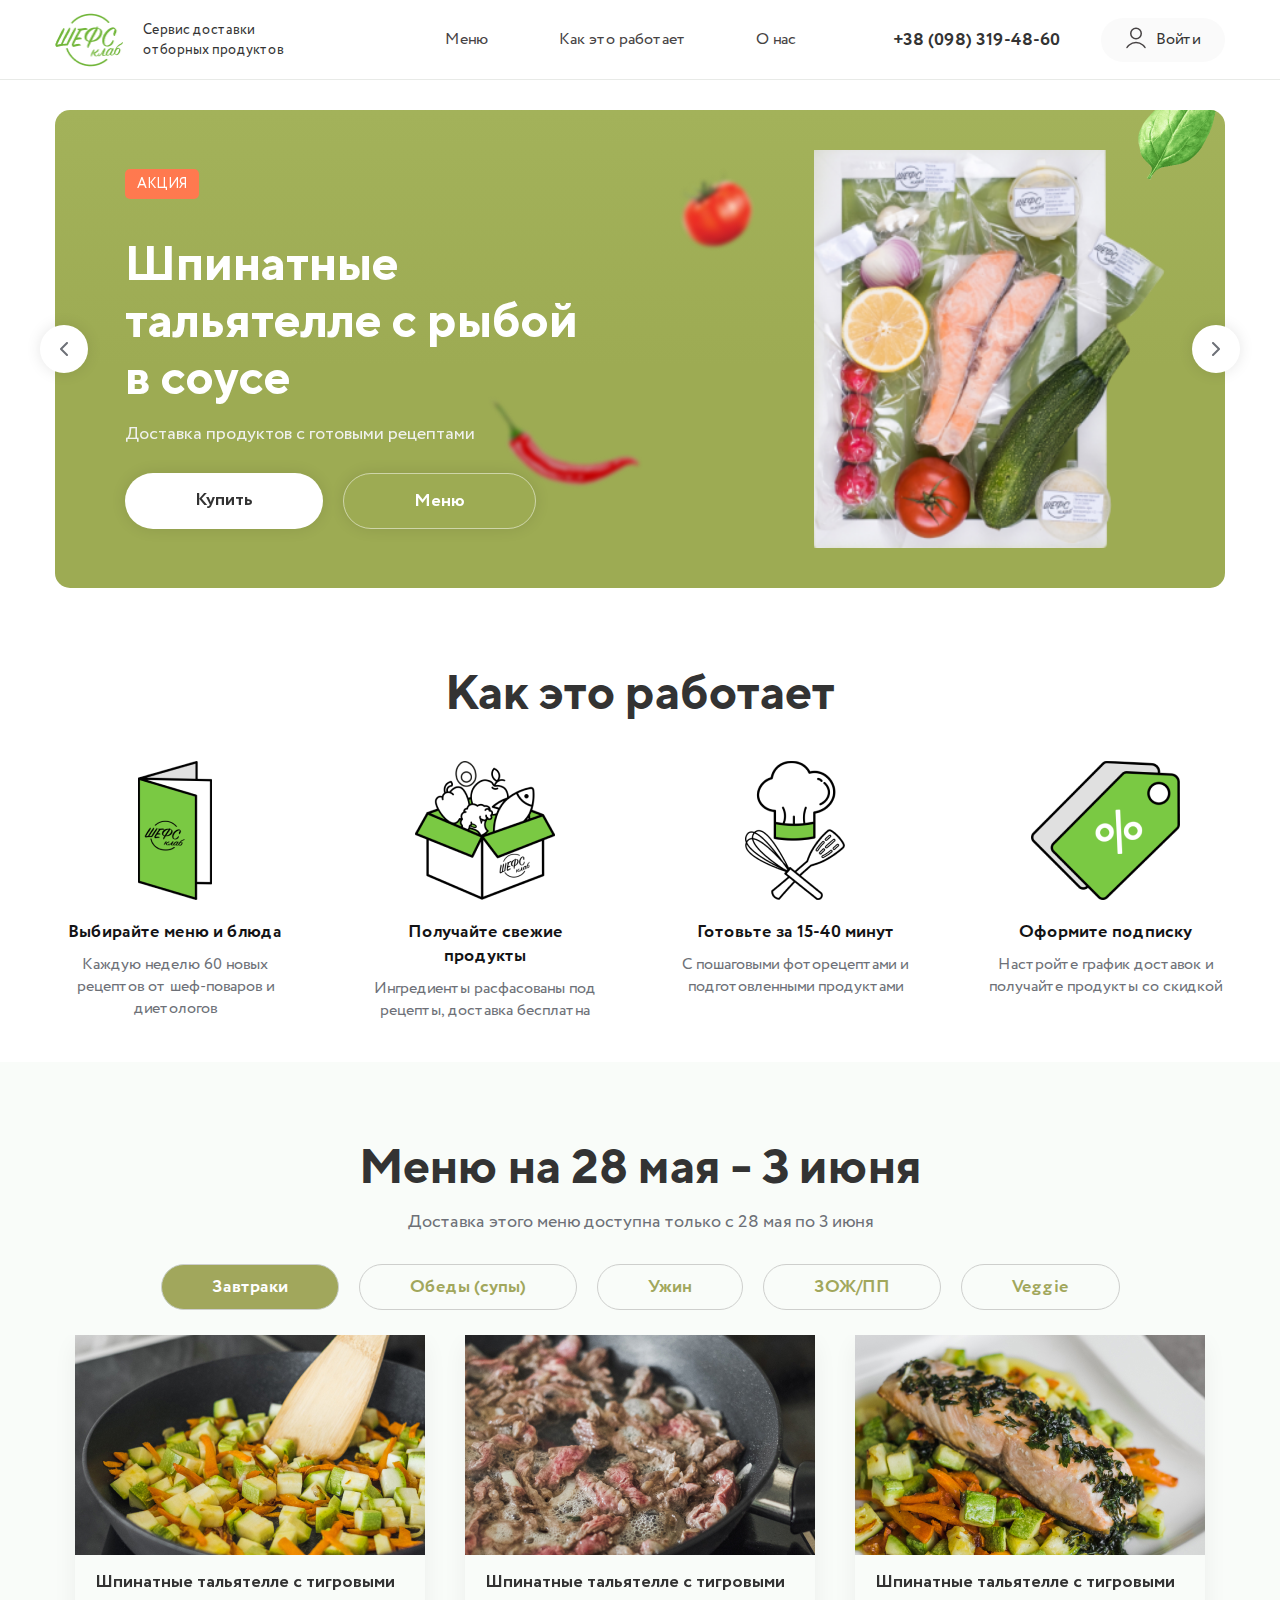
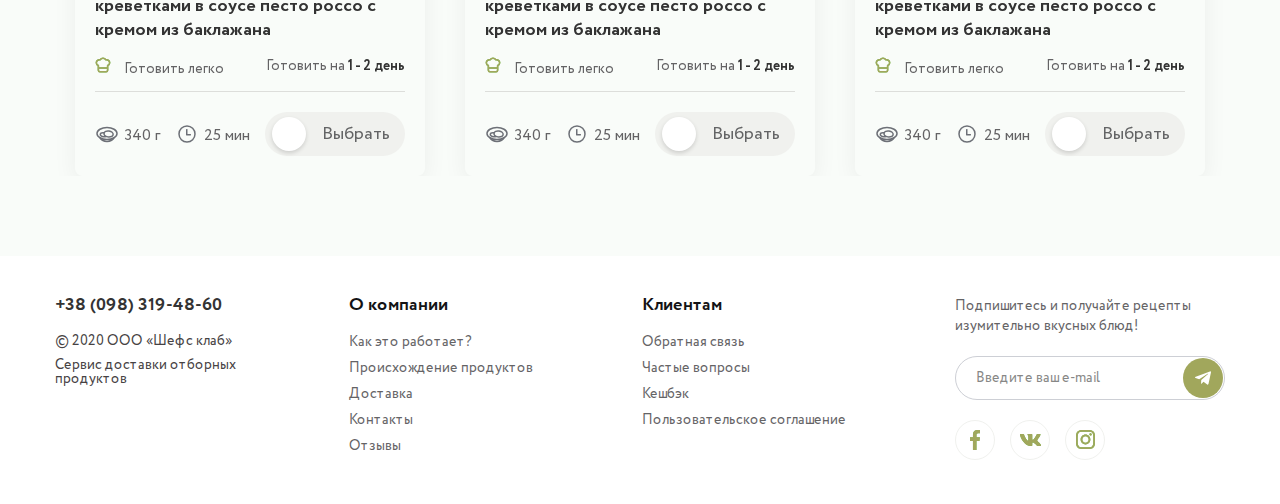
==== commit a0a0d6e6: "Made a footer" ====
--- a/index.html
+++ b/index.html
@@ -52,7 +52,7 @@
 			<nav class="header__menu header-menu">
 				<ul class="header-menu__list menu-list">
 					<li><a href="menu.html" class="header-menu__link">Меню</a></li>
-					<li><a href="howitwork.html" class="header-menu__link">Как это работает</a></li>
+					<li><a href="how-it-work.html" class="header-menu__link">Как это работает</a></li>
 					<li><a href="about.html" class="header-menu__link">О нас</a></li>
 				</ul>
 			</nav>
@@ -997,12 +997,89 @@
 							</div>
 						</div>
 					</section>
-
 				</main>
 <footer class="footer">
 	<div class='container'>
 		<div class="footer__row">
-			
+			<div class="footer__col footer__col_0">
+				<a href="tel:380983194860" class="footer__phone-number phone-number">+38 (098) 319-48-60</a>
+				<div class="footer__copyright copyright">© 2020 ООО «Шефс клаб»</div>
+				<div class="footer__desc">Сервис доставки отборных продуктов</div>
+			</div>
+			<div class="footer__col footer__col_1">
+				<h6 class="footer__title">О компании</h6>
+				<nav class="footer__menu footer-menu">
+					<ul class="footer-menu__list">
+						<li><a href="how-it-work.html" class="footer-menu__link">Как это работает?</a></li>
+						<li><a href="origin.html" class="footer-menu__link">Происхождение продуктов</a></li>
+						<li><a href="shipping.html" class="footer-menu__link">Доставка</a></li>
+						<li><a href="contacts.html" class="footer-menu__link">Контакты</a></li>
+						<li><a href="testimonials.html" class="footer-menu__link">Отзывы</a></li>
+					</ul>
+				</nav>
+			</div>
+			<div data-da="footer__col_1, 3, 991.98" class="footer__col">
+				<h6 class="footer__title">Клиентам</h6>
+				<nav class="footer__menu footer__menu_additional footer-menu">
+					<ul class="footer-menu__list">
+						<li><a href="###_popup_###" class="footer-menu__link">Обратная связь</a></li>
+						<li><a href="faq.html" class="footer-menu__link">Частые вопросы</a></li>
+						<li><a href="cashback.html" class="footer-menu__link">Кешбэк</a></li>
+						<li><a href="terms.html" class="footer-menu__link">Пользовательское соглашение</a></li>
+					</ul>
+				</nav>
+			</div>
+			<div data-da="footer__col_1, 4, 991.98" class="footer__col">
+				<div class="footer__subscribe subscribe">
+					<div class="subscribe__text">
+						Подпишитесь и получайте рецепты изумительно вкусных блюд!
+					</div>
+					<form class="subscribe__form" action="handler.php">
+						<input autocomplete="off" type="email" name="form[]" placeholder="Введите ваш e-mail" class="subscribe__input" />
+						<button type="submit" class="subscribe__btn btn">
+							<svg width="16" height="16" viewBox="0 0 16 16" fill="none" xmlns="http://www.w3.org/2000/svg">
+								<g clip-path="url(#clip0)">
+									<path d="M6.278 10.1206L6.01333 13.8433C6.392 13.8433 6.556 13.6806 6.75266 13.4853L8.528 11.7886L12.2067 14.4826C12.8813 14.8586 13.3567 14.6606 13.5387 13.8619L15.9533 2.54728L15.954 2.54661C16.168 1.54928 15.5933 1.15928 14.936 1.40394L0.742663 6.83795C-0.226004 7.21395 -0.211337 7.75395 0.577997 7.99861L4.20666 9.12728L12.6353 3.85328C13.032 3.59061 13.3927 3.73595 13.096 3.99861L6.278 10.1206Z" fill="white"/>
+								</g>
+								<defs>
+									<clipPath id="clip0">
+										<rect width="16" height="16" fill="white"/>
+									</clipPath>
+								</defs>
+							</svg>
+						</button>
+					</form>
+				</div>
+
+				<div data-da="footer__col_0, 4, 991.98" class="footer__social social">
+					<ul class="social__list">
+						<li>
+							<a href="https://www.facebook.com/andrii.wp3/" class="social__link">
+								<svg width="10" height="20" viewBox="0 0 10 20" fill="none" xmlns="http://www.w3.org/2000/svg">
+									<path d="M6.4908 19.9999V10.8769H9.43911L9.88051 7.32157H6.4908V5.05157C6.4908 4.02223 6.76604 3.32068 8.18733 3.32068L10 3.31981V0.139943C9.68636 0.0967723 8.61042 0 7.35864 0C4.74517 0 2.95593 1.65682 2.95593 4.69964V7.32167H0V10.877H2.95584V20L6.4908 19.9999Z" fill="#65BF4F"/>
+									<path d="M6.4908 19.9999V10.8769H9.43911L9.88051 7.32157H6.4908V5.05157C6.4908 4.02223 6.76604 3.32068 8.18733 3.32068L10 3.31981V0.139943C9.68636 0.0967723 8.61042 0 7.35864 0C4.74517 0 2.95593 1.65682 2.95593 4.69964V7.32167H0V10.877H2.95584V20L6.4908 19.9999Z" fill="#A1A75C"/>
+								</svg>
+							</a>
+						</li>
+						<li>
+							<a href="https://vk.com/andrii_wp3" class="social__link">
+								<svg width="21" height="12" viewBox="0 0 21 12" fill="none" xmlns="http://www.w3.org/2000/svg">
+									<path fill-rule="evenodd" clip-rule="evenodd" d="M20.5182 0.812527C20.6642 0.344211 20.5182 0 19.8234 0H17.526C16.9418 0 16.6726 0.297316 16.5266 0.625263C16.5266 0.625263 15.3582 3.36521 13.7031 5.145C13.1676 5.66021 12.9243 5.82395 12.6322 5.82395C12.4861 5.82395 12.2747 5.66021 12.2747 5.1919V0.812527C12.2747 0.250422 12.1052 0 11.6183 0H8.00812C7.64316 0 7.42359 0.260842 7.42359 0.508106C7.42359 1.041 8.25099 1.16384 8.33632 2.66258V5.91789C8.33632 6.63158 8.20241 6.76105 7.91032 6.76105C7.13149 6.76105 5.23711 4.00863 4.11335 0.859421C3.89313 0.247263 3.67225 0 3.0851 0H0.787684C0.131281 0 0 0.297316 0 0.625263C0 1.21074 0.778986 4.11474 3.62663 7.95537C5.52527 10.578 8.19979 12 10.6337 12C12.0942 12 12.2747 11.6842 12.2747 11.1403V9.15789C12.2747 8.52632 12.4131 8.40032 12.8754 8.40032C13.2164 8.40032 13.8004 8.56421 15.1636 9.82879C16.7212 11.3274 16.9779 12 17.8542 12H20.1516C20.808 12 21.1362 11.6842 20.9468 11.061C20.7397 10.4398 19.996 9.53889 19.0091 8.47058C18.4736 7.86158 17.6704 7.20584 17.4272 6.87805C17.0863 6.45647 17.1837 6.26921 17.4272 5.89468C17.4272 5.89468 20.2261 2.10079 20.5182 0.812685V0.812527Z" fill="#65BF4F"/>
+									<path fill-rule="evenodd" clip-rule="evenodd" d="M20.5182 0.812527C20.6642 0.344211 20.5182 0 19.8234 0H17.526C16.9418 0 16.6726 0.297316 16.5266 0.625263C16.5266 0.625263 15.3582 3.36521 13.7031 5.145C13.1676 5.66021 12.9243 5.82395 12.6322 5.82395C12.4861 5.82395 12.2747 5.66021 12.2747 5.1919V0.812527C12.2747 0.250422 12.1052 0 11.6183 0H8.00812C7.64316 0 7.42359 0.260842 7.42359 0.508106C7.42359 1.041 8.25099 1.16384 8.33632 2.66258V5.91789C8.33632 6.63158 8.20241 6.76105 7.91032 6.76105C7.13149 6.76105 5.23711 4.00863 4.11335 0.859421C3.89313 0.247263 3.67225 0 3.0851 0H0.787684C0.131281 0 0 0.297316 0 0.625263C0 1.21074 0.778986 4.11474 3.62663 7.95537C5.52527 10.578 8.19979 12 10.6337 12C12.0942 12 12.2747 11.6842 12.2747 11.1403V9.15789C12.2747 8.52632 12.4131 8.40032 12.8754 8.40032C13.2164 8.40032 13.8004 8.56421 15.1636 9.82879C16.7212 11.3274 16.9779 12 17.8542 12H20.1516C20.808 12 21.1362 11.6842 20.9468 11.061C20.7397 10.4398 19.996 9.53889 19.0091 8.47058C18.4736 7.86158 17.6704 7.20584 17.4272 6.87805C17.0863 6.45647 17.1837 6.26921 17.4272 5.89468C17.4272 5.89468 20.2261 2.10079 20.5182 0.812685V0.812527Z" fill="#A1A75C"/>
+								</svg>
+							</a>
+						</li>
+						<li>
+							<a href="https://www.instagram.com/andrii_wp3_/" class="social__link">
+								<svg width="19" height="19" viewBox="0 0 19 19" fill="none" xmlns="http://www.w3.org/2000/svg">
+									<path d="M6.33409 9.5C6.33409 7.75116 7.75147 6.33308 9.50038 6.33308C11.2493 6.33308 12.6674 7.75116 12.6674 9.5C12.6674 11.2488 11.2493 12.6669 9.50038 12.6669C7.75147 12.6669 6.33409 11.2488 6.33409 9.5ZM4.62205 9.5C4.62205 12.1942 6.80607 14.3781 9.50038 14.3781C12.1947 14.3781 14.3787 12.1942 14.3787 9.5C14.3787 6.8058 12.1947 4.62186 9.50038 4.62186C6.80607 4.62186 4.62205 6.8058 4.62205 9.5ZM13.4318 4.42844C13.4317 4.65391 13.4985 4.87435 13.6237 5.06187C13.7489 5.24939 13.9269 5.39558 14.1351 5.48195C14.3434 5.56832 14.5726 5.59098 14.7938 5.54708C15.015 5.50319 15.2181 5.39469 15.3776 5.23532C15.5371 5.07596 15.6458 4.87287 15.6899 4.65175C15.734 4.43063 15.7115 4.2014 15.6253 3.99306C15.5391 3.78472 15.393 3.60662 15.2056 3.48128C15.0182 3.35594 14.7978 3.28899 14.5723 3.2889H14.5718C14.2696 3.28904 13.9798 3.40913 13.766 3.62279C13.5523 3.83646 13.4321 4.12622 13.4318 4.42844ZM5.66223 17.2328C4.73598 17.1906 4.23253 17.0363 3.89797 16.906C3.45441 16.7333 3.13794 16.5276 2.8052 16.1954C2.47246 15.8631 2.26649 15.5469 2.09457 15.1034C1.96415 14.769 1.80986 14.2654 1.76775 13.3392C1.7217 12.3378 1.7125 12.037 1.7125 9.50008C1.7125 6.96312 1.72246 6.66315 1.76775 5.66094C1.80994 4.73472 1.96536 4.23214 2.09457 3.89675C2.26725 3.45321 2.47291 3.13675 2.8052 2.80402C3.13748 2.47129 3.45365 2.26533 3.89797 2.09342C4.23238 1.963 4.73598 1.80872 5.66223 1.76662C6.66364 1.72056 6.96446 1.71137 9.50038 1.71137C12.0363 1.71137 12.3374 1.72132 13.3397 1.76662C14.2659 1.8088 14.7685 1.96422 15.1039 2.09342C15.5475 2.26533 15.864 2.47175 16.1967 2.80402C16.5294 3.13629 16.7347 3.45321 16.9073 3.89675C17.0378 4.23115 17.192 4.73472 17.2341 5.66094C17.2802 6.66315 17.2894 6.96312 17.2894 9.50008C17.2894 12.037 17.2802 12.337 17.2341 13.3392C17.192 14.2654 17.0369 14.7689 16.9073 15.1034C16.7347 15.5469 16.529 15.8634 16.1967 16.1954C15.8644 16.5273 15.5475 16.7333 15.1039 16.906C14.7695 17.0364 14.2659 17.1907 13.3397 17.2328C12.3383 17.2788 12.0374 17.288 9.50038 17.288C6.96332 17.288 6.66334 17.2788 5.66223 17.2328ZM5.58356 0.057532C4.57219 0.103588 3.8811 0.263948 3.27756 0.498788C2.65251 0.741304 2.12337 1.06666 1.59462 1.59456C1.06587 2.12245 0.741334 2.6524 0.498808 3.27742C0.263959 3.88132 0.103592 4.57201 0.0575343 5.58334C0.0107164 6.59627 0 6.9201 0 9.5C0 12.0799 0.0107164 12.4037 0.0575343 13.4167C0.103592 14.4281 0.263959 15.1187 0.498808 15.7226C0.741334 16.3472 1.06594 16.8778 1.59462 17.4054C2.1233 17.9331 2.65251 18.258 3.27756 18.5012C3.88224 18.7361 4.57219 18.8964 5.58356 18.9425C6.59706 18.9885 6.92038 19 9.50038 19C12.0804 19 12.4042 18.9893 13.4172 18.9425C14.4286 18.8964 15.1193 18.7361 15.7232 18.5012C16.3479 18.258 16.8774 17.9333 17.4061 17.4054C17.9349 16.8775 18.2587 16.3472 18.502 15.7226C18.7368 15.1187 18.8979 14.428 18.9432 13.4167C18.9893 12.403 19 12.0799 19 9.5C19 6.9201 18.9893 6.59627 18.9432 5.58334C18.8972 4.57193 18.7368 3.88094 18.502 3.27742C18.2587 2.65278 17.9341 2.12329 17.4061 1.59456C16.8782 1.06582 16.3479 0.741304 15.724 0.498788C15.1193 0.263948 14.4286 0.102828 13.418 0.057532C12.405 0.011476 12.0811 0 9.50114 0C6.92114 0 6.59706 0.010716 5.58356 0.057532Z" fill="#65BF4F"/>
+									<path d="M6.33409 9.5C6.33409 7.75116 7.75147 6.33308 9.50038 6.33308C11.2493 6.33308 12.6674 7.75116 12.6674 9.5C12.6674 11.2488 11.2493 12.6669 9.50038 12.6669C7.75147 12.6669 6.33409 11.2488 6.33409 9.5ZM4.62205 9.5C4.62205 12.1942 6.80607 14.3781 9.50038 14.3781C12.1947 14.3781 14.3787 12.1942 14.3787 9.5C14.3787 6.8058 12.1947 4.62186 9.50038 4.62186C6.80607 4.62186 4.62205 6.8058 4.62205 9.5ZM13.4318 4.42844C13.4317 4.65391 13.4985 4.87435 13.6237 5.06187C13.7489 5.24939 13.9269 5.39558 14.1351 5.48195C14.3434 5.56832 14.5726 5.59098 14.7938 5.54708C15.015 5.50319 15.2181 5.39469 15.3776 5.23532C15.5371 5.07596 15.6458 4.87287 15.6899 4.65175C15.734 4.43063 15.7115 4.2014 15.6253 3.99306C15.5391 3.78472 15.393 3.60662 15.2056 3.48128C15.0182 3.35594 14.7978 3.28899 14.5723 3.2889H14.5718C14.2696 3.28904 13.9798 3.40913 13.766 3.62279C13.5523 3.83646 13.4321 4.12622 13.4318 4.42844ZM5.66223 17.2328C4.73598 17.1906 4.23253 17.0363 3.89797 16.906C3.45441 16.7333 3.13794 16.5276 2.8052 16.1954C2.47246 15.8631 2.26649 15.5469 2.09457 15.1034C1.96415 14.769 1.80986 14.2654 1.76775 13.3392C1.7217 12.3378 1.7125 12.037 1.7125 9.50008C1.7125 6.96312 1.72246 6.66315 1.76775 5.66094C1.80994 4.73472 1.96536 4.23214 2.09457 3.89675C2.26725 3.45321 2.47291 3.13675 2.8052 2.80402C3.13748 2.47129 3.45365 2.26533 3.89797 2.09342C4.23238 1.963 4.73598 1.80872 5.66223 1.76662C6.66364 1.72056 6.96446 1.71137 9.50038 1.71137C12.0363 1.71137 12.3374 1.72132 13.3397 1.76662C14.2659 1.8088 14.7685 1.96422 15.1039 2.09342C15.5475 2.26533 15.864 2.47175 16.1967 2.80402C16.5294 3.13629 16.7347 3.45321 16.9073 3.89675C17.0378 4.23115 17.192 4.73472 17.2341 5.66094C17.2802 6.66315 17.2894 6.96312 17.2894 9.50008C17.2894 12.037 17.2802 12.337 17.2341 13.3392C17.192 14.2654 17.0369 14.7689 16.9073 15.1034C16.7347 15.5469 16.529 15.8634 16.1967 16.1954C15.8644 16.5273 15.5475 16.7333 15.1039 16.906C14.7695 17.0364 14.2659 17.1907 13.3397 17.2328C12.3383 17.2788 12.0374 17.288 9.50038 17.288C6.96332 17.288 6.66334 17.2788 5.66223 17.2328ZM5.58356 0.057532C4.57219 0.103588 3.8811 0.263948 3.27756 0.498788C2.65251 0.741304 2.12337 1.06666 1.59462 1.59456C1.06587 2.12245 0.741334 2.6524 0.498808 3.27742C0.263959 3.88132 0.103592 4.57201 0.0575343 5.58334C0.0107164 6.59627 0 6.9201 0 9.5C0 12.0799 0.0107164 12.4037 0.0575343 13.4167C0.103592 14.4281 0.263959 15.1187 0.498808 15.7226C0.741334 16.3472 1.06594 16.8778 1.59462 17.4054C2.1233 17.9331 2.65251 18.258 3.27756 18.5012C3.88224 18.7361 4.57219 18.8964 5.58356 18.9425C6.59706 18.9885 6.92038 19 9.50038 19C12.0804 19 12.4042 18.9893 13.4172 18.9425C14.4286 18.8964 15.1193 18.7361 15.7232 18.5012C16.3479 18.258 16.8774 17.9333 17.4061 17.4054C17.9349 16.8775 18.2587 16.3472 18.502 15.7226C18.7368 15.1187 18.8979 14.428 18.9432 13.4167C18.9893 12.403 19 12.0799 19 9.5C19 6.9201 18.9893 6.59627 18.9432 5.58334C18.8972 4.57193 18.7368 3.88094 18.502 3.27742C18.2587 2.65278 17.9341 2.12329 17.4061 1.59456C16.8782 1.06582 16.3479 0.741304 15.724 0.498788C15.1193 0.263948 14.4286 0.102828 13.418 0.057532C12.405 0.011476 12.0811 0 9.50114 0C6.92114 0 6.59706 0.010716 5.58356 0.057532Z" fill="#A1A75C"/>
+								</svg>
+							</a>
+						</li>
+					</ul>
+				</div>
+			</div>
 		</div>
 	</div>
 </footer>		</div>
--- a/css/style.css
+++ b/css/style.css
@@ -1 +1 @@
-@charset "UTF-8";@font-face{font-family:"Circe";src:url("../../fonts/Circe/Circe-Regular.eot");src:url("../../fonts/Circe/Circe-Regular.eot?#iefix") format("embedded-opentype"),url("../../fonts/Circe/Circe-Regular.woff") format("woff"),url("../../fonts/Circe/Circe-Regular.ttf") format("truetype");font-weight:400;font-style:normal}@font-face{font-family:"Circe";src:url("../../fonts/Circe/Circe-Bold.eot");src:url("../../fonts/Circe/Circe-Bold.eot?#iefix") format("embedded-opentype"),url("../../fonts/Circe/Circe-Bold.woff") format("woff"),url("../../fonts/Circe/Circe-Bold.ttf") format("truetype");font-weight:700;font-style:normal}@font-face{font-family:"TT Norms";src:url("../../fonts/TTNorms/TTNorms-Medium.eot");src:url("../../fonts/TTNorms/TTNorms-Medium.eot?#iefix") format("embedded-opentype"),url("../../fonts/TTNorms/TTNorms-Medium.woff") format("woff"),url("../../fonts/TTNorms/TTNorms-Medium.ttf") format("truetype");font-weight:500;font-style:normal}@font-face{font-family:"TT Norms";src:url("../../fonts/TTNorms/TTNorms-Bold.eot");src:url("../../fonts/TTNorms/TTNorms-Bold.eot?#iefix") format("embedded-opentype"),url("../../fonts/TTNorms/TTNorms-Bold.woff") format("woff"),url("../../fonts/TTNorms/TTNorms-Bold.ttf") format("truetype");font-weight:700;font-style:normal}*{padding:0px;margin:0px;border:0px}*,:after,:before{-webkit-box-sizing:border-box;box-sizing:border-box}:active,:focus{outline:none}a:active,a:focus{outline:none}aside,footer,header,nav,section{display:block}body,html{height:100%;min-width:320px}body{line-height:1;font-family:"Circe";-ms-text-size-adjust:100%;-moz-text-size-adjust:100%;-webkit-text-size-adjust:100%}button,input,textarea{font-family:"Circe"}input::-ms-clear{display:none}button{cursor:pointer}button::-moz-focus-inner{padding:0;border:0}a,a:visited{text-decoration:none}a:hover{text-decoration:none}ul li{list-style:none}img{vertical-align:top}h1,h2,h3,h4,h5,h6{font-weight:inherit;font-size:inherit}body{color:#636262;font-size:16px;height:2000px}body.lock{overflow:hidden}h1,h2,h3,h4,h5,h6{font-weight:700}.wrapper{width:100%;min-height:100%;overflow:hidden}.container{max-width:1170px;height:100%;margin:0 auto;width:100%}@media (max-width:1182px){.container{max-width:970px}}@media (max-width:991.98px){.container{max-width:750px}}@media (max-width:767.98px){.container{max-width:none;padding:0 20px}}.form-row{display:-webkit-box;display:-ms-flexbox;display:flex;font-size:0;margin:0px -15px}.form__column{padding:0px 15px}.btn{display:inline-block;padding:0px 0px}.btn.fw{width:100%}.select-block{position:relative}.select__label{z-index:2;position:absolute;top:-8px;background-color:#f7f7f7;padding:0 5px;color:#979797;font-weight:600;font-size:13px;line-height:16px;left:20px}.select{position:relative;cursor:pointer}.select .select-title{z-index:1;width:100%;height:55px;border:1px solid #dedede;position:relative;background-color:#fff}.select .select-title__arrow{position:absolute;top:0;right:0px;width:45px;height:100%;background:url("../img/icons/select-arrow.svg") center no-repeat}.select .select-title__value{color:#000;font-weight:700;font-size:18px;line-height:53px;display:block;overflow:hidden;padding:0 45px 0 25px;white-space:nowrap;text-transform:none;-o-text-overflow:ellipsis;text-overflow:ellipsis}.select .select-options{position:absolute;z-index:10;top:54px;display:none;overflow:hidden;min-width:100%;background-color:#fff;border:1px solid #dedede;padding:10px 20px 10px 25px}.select .select-options-scroll{max-height:80px;overflow:auto}.select .select-options-list{padding:0px 0px 0px 0px}.select .select-options__value{color:#000;font-size:20px;margin:0px 0px 15px 0px}.select .select-options__value:last-child{margin:0px 0px 0px 0px}.select .select-options__value:hover{color:#000}input[type=email],input[type=tel],input[type=text],textarea{-webkit-appearance:none;-moz-appearance:none;appearance:none}.input{border-radius:0!important;width:100%;display:block;padding:0px 20px}textarea.input{resize:none;padding:0px 0px}.check{position:relative;padding-left:25px;color:#5f5f5f;line-height:18px;cursor:pointer}.check input{display:none}.check:before{content:"";left:0;top:0;width:18px;height:18px;border:1px solid #a3a3a3;position:absolute}.check.active:before{background:url("../img/icons/check.png") center no-repeat}.option{position:relative;cursor:pointer;padding-left:25px;line-height:16px;margin-bottom:10px;font-size:15px;font-weight:300}.option:last-child{margin-bottom:0px}.option input{display:none}.option:before{position:absolute;left:0;top:0;width:16px;height:16px;content:"";border:1px solid #7f7f7f;border-radius:50%}.option.active:before{background:url("../img/icons/option.png") center no-repeat}.rating-block{display:table;font-size:0}.rating{display:inline-block;position:relative;vertical-align:middle}.rating.edit .star{cursor:pointer}.rating .star{width:17px;height:14px;display:inline-block;position:relative;z-index:3}.rating__line{position:absolute;width:85px;height:14px;top:0;left:0;background:url("../img/icons/bg_rating.svg") 0 0 no-repeat;z-index:1;background-size:85px 100%}.rating__activeline{position:absolute;width:0px;height:14px;top:0;left:0;background:url("../img/icons/bg_rating_active.svg") 0 0 no-repeat;z-index:2;background-size:85px 100%}.rating__value{display:inline-block;color:#1b3139;font-size:14px;line-height:13px;vertical-align:middle}.quantity{position:relative;width:73px;height:47px;border:1px solid #cfcfcf;background-color:#ffffff}.quantity__input{height:45px;width:50px;text-align:center;color:#101010;font-weight:300}.quantity__btn{position:absolute;top:11px;right:15px;cursor:pointer}.quantity__btn:before{font-size:25px;display:inline-block;line-height:10px;color:#a9a9a9}.quantity__btn:hover:before{color:#da0005}.quantity__btn.dwn{top:25px}.category-params-item-price-table{margin-bottom:25px}.category-params-item-price-table .cell:first-child{padding-right:15px;position:relative}.category-params-item-price-table .cell:first-child:after{content:"-";position:absolute;right:-4px;top:8px;font-size:20px}.category-params-item-price-table .cell:last-child{padding-left:15px}.category-params-item-price-table .cell input{height:37px;border:2px solid #393939;background-color:#ffffff;text-align:center;font-size:12px;color:#393939;font-weight:500;width:100%}.category-params-item-price-range{margin:0 12px 40px 12px;background-color:#c9cecf;height:2px;position:relative}.category-params-item-price-range .ui-slider-range{background-color:#000;height:2px;position:relative}.category-params-item-price-range .ui-slider-handle{width:23px;height:28px;border:3px solid #fbfbfb;background-color:#ea5922;display:block;position:absolute;top:-14px;margin-left:-12px;cursor:pointer}.category-params-item-price-range .ui-slider-handle span{position:absolute;bottom:-18px;left:50%;width:50px;text-align:center;font-size:10px;margin-left:-25px;font-weight:500;color:#94a6aa}.form__info{position:absolute;width:60px;height:60px;right:0;top:0;line-height:60px;text-align:center;color:#888;z-index:2;font-size:14px}@media (max-width:767.98px){.form__info{width:50px;height:50px;line-height:50px}}.form-range-line{position:relative;height:5px;border-radius:0 0 4px 4px;background-color:#e0e0e0;margin:-2px 0px 0px 0px}.form-range-line .ui-slider-range{background-color:#093454;height:5px;position:absolute;top:0;left:0;border-radius:0 0 4px 4px}.form-range-line .ui-slider-handle{background:url("../img/icons/range.svg") 0 0 no-repeat;width:28px;height:28px;position:absolute;margin:-9px 0px 0px -14px;top:0;left:0;cursor:pointer}.form-range-line .ui-state-hover{background:url("../img/icons/range_a.svg") 0 0 no-repeat}.form-range-values{display:-webkit-box;display:-ms-flexbox;display:flex;font-size:0;-webkit-box-pack:justify;-ms-flex-pack:justify;justify-content:space-between;padding:14px 0px 0px 0px}.form-range-values__item{font-size:12px;color:#888}.row:after{display:block;content:"";clear:both}.rub:after{content:"₽"}.noselect{-webkit-touch-callout:none;-webkit-user-select:none;-moz-user-select:none;-ms-user-select:none;user-select:none}ol.counter{list-style-type:none;counter-reset:item}ol.counter li{position:relative;padding:0px 0px 0px 45px}ol.counter li:before{counter-increment:item;content:counter(item);position:absolute;left:0;top:0;color:#818181;font-size:14px;font-weight:700;text-align:center;line-height:26px;border-radius:50%;width:28px;height:28px;border:1px solid #4274bb}.ellipsis{display:block;overflow:hidden;width:100%;white-space:nowrap;-o-text-overflow:ellipsis;text-overflow:ellipsis}.es{overflow:hidden;white-space:nowrap;-o-text-overflow:ellipsis;text-overflow:ellipsis}.table{display:table;font-size:0;width:100%}.trow{display:table-row}.cell{display:table-cell}.cell.full{width:100%}.ibg{position:relative}.ibg img{position:absolute;width:100%;height:100%;top:0;left:0;-o-object-fit:cover;object-fit:cover}body.ie .ibg{background-position:center;background-size:cover;background-repeat:no-repeat}body.ie .ibg img{width:0;height:0;opacity:0;visibility:hidden}.video{position:relative;overflow:hidden;height:0;padding-bottom:56.25%}.video embed,.video iframe,.video object,.video video{position:absolute;top:0;left:0;width:100%;height:100%}.videobg embed,.videobg iframe,.videobg object,.videobg video{position:fixed;top:50%;left:50%;min-width:100%;min-height:100%;width:auto;height:auto;z-index:-100;-webkit-transform:translateX(-50%) translateY(-50%);-ms-transform:translateX(-50%) translateY(-50%);transform:translateX(-50%) translateY(-50%);background-size:cover}.moretext{overflow:hidden}.moretext__more{cursor:pointer}.moretext__more span{font-style:normal}.moretext__more span:first-child{display:block}.moretext__more span:last-child{display:none}.moretext__more.active span{font-style:normal}.moretext__more.active span:first-child{display:none}.moretext__more.active span:last-child{display:block}.graystyle{-webkit-transition:all 0.8s ease 0s;-o-transition:all 0.8s ease 0s;transition:all 0.8s ease 0s;filter:grayscale(1);-webkit-filter:grayscale(1);-moz-filter:grayscale(1);-o-filter:grayscale(1)}.graystyleoff{filter:grayscale(0);-webkit-filter:grayscale(0);-moz-filter:grayscale(0);-o-filter:grayscale(0)}.slick-slider{position:relative}.slick-slider .slick-list,.slick-slider .slick-track{-webkit-transform:translate3d(0,0,0);-ms-transform:translate3d(0,0,0);transform:translate3d(0,0,0)}.slick-slider .slick-list{position:relative;overflow:hidden;width:100%;z-index:0}.slick-slider .slick-track{position:relative;width:100%;display:-webkit-box;display:-ms-flexbox;display:flex;font-size:0}.slick-slider .slick-slide{position:relative}.mirror{-webkit-transform:scale(-1,1);-ms-transform:scale(-1,1);transform:scale(-1,1)}.nicescroll-rails{z-index:1000!important}.gm-style-iw-t{opacity:0}.baloon{opacity:1;right:-7px!important;bottom:80px!important}.baloon button{display:none!important}.baloon:after{display:none!important}.baloon-style{display:none}.baloon-content.gm-style-iw{opacity:1;border-radius:0px!important;max-width:300px!important;padding:0!important;left:0!important;width:100%!important;overflow:visible!important}.baloon-content.gm-style-iw>.gm-style-iw-d{overflow:hidden!important;max-width:none!important}.baloon-content.gm-style-iw:after{display:none!important}.baloon-close{top:18px!important}.popup{-webkit-overflow-scrolling:touch;background-color:rgba(0,0,0,0.8);display:none;position:fixed!important;top:0px;left:0;width:100%;height:100%;overflow:auto;z-index:100}.popup.active .popup-content{-ms-transform:scale(1);-webkit-transform:scale(1);transform:scale(1)}.popup.show{display:block}.popup.show .popup-content{-ms-transform:scale(1);-webkit-transform:scale(1);transform:scale(1)}.popup-table{height:100%;table-layout:fixed}.popup-table>.cell{height:100%;vertical-align:middle;padding:30px 10px}.popup-content{-ms-transform:scale(0);-webkit-transform:scale(0);transform:scale(0);-webkit-transition:all 0.3s ease 0s;-o-transition:all 0.3s ease 0s;transition:all 0.3s ease 0s;position:relative;max-width:1230px;margin:0px auto;background-color:#fff}.popup-close{width:15px;height:15px;position:absolute;top:0px;right:0px;cursor:pointer;background:url("../img/icons/close.png") 0 0 no-repeat}.popup-video .popup-close{width:40px;height:40px;background-color:#000;top:0;right:0}.header{position:fixed;z-index:48;width:100%;height:80px;top:0;left:0}.header:before{content:"";position:absolute;width:100%;height:100%;top:0;left:0;border-bottom:1px solid #e8eae7;background-color:#fff;z-index:50}.header__wrapper{display:-webkit-box;display:-ms-flexbox;display:flex;-webkit-box-pack:justify;-ms-flex-pack:justify;justify-content:space-between;-webkit-box-align:center;-ms-flex-align:center;align-items:center;height:100%}.header__logo{margin:0px 10.4166666667% 0px 0px;position:relative;z-index:51}.header__menu{margin:0px 6.9444444444% 0px 0px;position:relative;z-index:51}.header__phone-number{margin:0px 2.0833333333% 0px 0px;position:relative;z-index:51}.header__sign-in{position:relative;z-index:51}.header-icons{display:none}.header-menu{-webkit-box-flex:0;-ms-flex:0 0 30%;flex:0 0 30%;min-width:260px}.header-menu__icon{display:none}.header-menu__list{width:100%;display:-webkit-box;display:-ms-flexbox;display:flex;-webkit-box-align:center;-ms-flex-align:center;align-items:center;-webkit-box-pack:justify;-ms-flex-pack:justify;justify-content:space-between}.header-menu__link{font-size:16px;color:#464243;-webkit-transition:all 0.3s ease;-o-transition:all 0.3s ease;transition:all 0.3s ease}.header-menu__link.active{color:#71B639}.phone-number{-webkit-box-flex:0;-ms-flex:0 0 auto;flex:0 0 auto;font-weight:700;font-size:18px;color:#333}.sign-in{border-radius:130px;background-color:#fafafa;display:-webkit-box;display:-ms-flexbox;display:flex;-webkit-box-pack:center;-ms-flex-pack:center;justify-content:center;-webkit-box-align:center;-ms-flex-align:center;align-items:center;padding:8px 25px 8px 25px;font-size:16px;color:#333;-webkit-transition:background-color 0.3s ease;-o-transition:background-color 0.3s ease;transition:background-color 0.3s ease}.sign-in__icon{-webkit-box-flex:0;-ms-flex:0 0 20px;flex:0 0 20px;margin:0px 10px 0px 0px}.sign-in__icon svg{max-width:100%}.sign-in__line{display:none}.logo-header{display:-webkit-box;display:-ms-flexbox;display:flex;-webkit-box-align:center;-ms-flex-align:center;align-items:center}.logo-header__img{-webkit-box-flex:0;-ms-flex:0 0 68px;flex:0 0 68px;margin:0px 20px 0px 0px}.logo-header__img img{max-width:100%}.logo-header__desc{font-size:14px;line-height:20px;color:#333;font-weight:400;-webkit-box-flex:0;-ms-flex:0 0 164px;flex:0 0 164px}@media (max-width:991.98px){.logo-header__desc{display:none}}@media (max-width:767.98px){.header{height:60px}.header__menu{margin:0px 0px 0px 0px;overflow:auto}.header__phone-number{width:100%;margin:15px 0px 0px 0px}.header__phone-number:after{content:"";position:absolute;width:calc(100% + 15px);height:1px;left:-15px;background-color:#e8eae7;bottom:-25px}.header__sign-in{margin:50px 0px 0px 0px}.header-icons{display:-webkit-box;display:-ms-flexbox;display:flex;margin:0px 25px 0px auto;position:relative;z-index:51}.header-icons__icon{display:-webkit-box;display:-ms-flexbox;display:flex;-webkit-box-pack:center;-ms-flex-pack:center;justify-content:center;-webkit-box-align:center;-ms-flex-align:center;align-items:center;width:40px;height:40px;border-radius:50%;background-color:#a1a75c}.header-icons__icon:not(:last-child){margin:0px 15px 0px 0px}.header-icons__icon svg{width:24px;height:24px;stroke:#ffffff}.header-menu{position:fixed;top:-100%;left:0;width:100%;height:100%;background-color:transparent;z-index:49;-webkit-transition:top 0.8s cubic-bezier(0.68,-0.55,0.265,1.55) 0s,background-color 0.3s ease 0.6s;-o-transition:top 0.8s cubic-bezier(0.68,-0.55,0.265,1.55) 0s,background-color 0.3s ease 0.6s;transition:top 0.8s cubic-bezier(0.68,-0.55,0.265,1.55) 0s,background-color 0.3s ease 0.6s}.header-menu.active{top:0;background-color:rgba(19,19,21,0.5)}.header-menu__list{background-color:#fff;-webkit-box-orient:vertical;-webkit-box-direction:normal;-ms-flex-direction:column;flex-direction:column;padding:90px 0px 25px 15px;-webkit-box-pack:start;-ms-flex-pack:start;justify-content:flex-start;-webkit-box-align:start;-ms-flex-align:start;align-items:flex-start}.header-menu__list li{margin:0px 0px 25px 0px}.header-menu__icon{display:block;width:20px;height:16px;position:relative;z-index:51;cursor:pointer}.header-menu__icon.active span{-ms-transform:scale(0);-webkit-transform:scale(0);transform:scale(0)}.header-menu__icon.active:before{top:7px;-ms-transform:rotate(45deg);-webkit-transform:rotate(45deg);transform:rotate(45deg)}.header-menu__icon.active:after{bottom:7px;-ms-transform:rotate(-45deg);-webkit-transform:rotate(-45deg);transform:rotate(-45deg)}.header-menu__icon span{background:#333333;position:absolute;width:100%;height:2px;top:7px;-webkit-transition:all 0.5s cubic-bezier(0.68,-0.55,0.265,1.55) 0s;-o-transition:all 0.5s cubic-bezier(0.68,-0.55,0.265,1.55) 0s;transition:all 0.5s cubic-bezier(0.68,-0.55,0.265,1.55) 0s}.header-menu__icon:after,.header-menu__icon:before{content:"";background:#333333;position:absolute;width:100%;height:2px;left:0;-webkit-transition:all 0.5s cubic-bezier(0.68,-0.55,0.265,1.55) 0s;-o-transition:all 0.5s cubic-bezier(0.68,-0.55,0.265,1.55) 0s;transition:all 0.5s cubic-bezier(0.68,-0.55,0.265,1.55) 0s}.header-menu__icon:before{top:0}.header-menu__icon:after{bottom:0}.logo-header__img{-webkit-box-flex:0;-ms-flex:0 0 55px;flex:0 0 55px}}@media (min-width:767.98px){.header-menu__link:hover{color:#71B639}.sign-in:hover{background-color:#eeeeee}}.sale__wrapper{padding:110px 0px 0px 0px}.menu__slick-btn,.sale__slick-btn{background:#FFFFFF;-webkit-box-shadow:0px 0px 15px rgba(0,0,0,0.1);box-shadow:0px 0px 15px rgba(0,0,0,0.1);border-radius:50%;width:48px;height:48px;display:-webkit-box;display:-ms-flexbox;display:flex;-webkit-box-pack:center;-ms-flex-pack:center;justify-content:center;-webkit-box-align:center;-ms-flex-align:center;align-items:center;position:absolute;top:50%;z-index:1}.menu__slick-btn_next,.sale__slick-btn_next{right:0;transform:translate3d(15px,-50%,0);-webkit-transform:translate3d(15px,-50%,0);-ms-transform:translate3d(15px,-50%,0);-o-transform:translate3d(15px,-50%,0);-moz-transform:translate3d(15px,-50%,0)}.menu__slick-btn_next svg,.sale__slick-btn_next svg{-webkit-animation:slider_arrow_next 0.8s infinite alternate;animation:slider_arrow_next 0.8s infinite alternate}.menu__slick-btn_prev,.sale__slick-btn_prev{left:0;transform:translate3d(-15px,-50%,0);-webkit-transform:translate3d(-15px,-50%,0);-ms-transform:translate3d(-15px,-50%,0);-o-transform:translate3d(-15px,-50%,0);-moz-transform:translate3d(-15px,-50%,0)}.menu__slick-btn_prev svg,.sale__slick-btn_prev svg{-webkit-animation:slider_arrow_prev 0.8s infinite alternate;animation:slider_arrow_prev 0.8s infinite alternate}.slider-sale__item{border-radius:15px;background:-webkit-gradient(linear,left top,left bottom,from(#A3B25A),color-stop(53.86%,#9DAB53),to(#9DAB53));background:-o-linear-gradient(top,#A3B25A 0%,#9DAB53 53.86%,#9DAB53 100%);background:linear-gradient(180deg,#A3B25A 0%,#9DAB53 53.86%,#9DAB53 100%)}.item-sale{display:-webkit-box;display:-ms-flexbox;display:flex;-webkit-box-pack:justify;-ms-flex-pack:justify;justify-content:space-between;-webkit-box-align:center;-ms-flex-align:center;align-items:center;position:relative;overflow:hidden;z-index:-1}.item-sale__cont{padding:40px 0px 40px 70px}.item-sale__tag{display:inline-block;background:#FF794F;border-radius:5px;padding:8px 12px 8px 12px;font-size:14px;color:#fff;text-transform:uppercase;margin:0px 0px 35px 0px}.item-sale__title{font-family:"TT Norms";font-weight:700;font-size:48px;line-height:57px;max-width:460px;margin:0px 0px 20px 0px}.item-sale__title a{color:#fff}.item-sale__desc{font-size:18px;color:#F0F1EE;margin:0px 0px 30px 0px}.item-sale__cta{display:-webkit-box;display:-ms-flexbox;display:flex;-webkit-box-pack:start;-ms-flex-pack:start;justify-content:flex-start;-webkit-box-align:stretch;-ms-flex-align:stretch;align-items:stretch}.item-sale__buy{color:#333;background-color:#fff;-webkit-transition:all 0.5s cubic-bezier(0.68,-0.55,0.265,1.55) 0s;-o-transition:all 0.5s cubic-bezier(0.68,-0.55,0.265,1.55) 0s;transition:all 0.5s cubic-bezier(0.68,-0.55,0.265,1.55) 0s}@media (min-width:767.98px){.item-sale__buy:hover{-ms-transform:scale(0.95);-webkit-transform:scale(0.95);transform:scale(0.95)}}.item-sale__menu{color:#fff;border:1px solid rgba(255,255,255,0.5);-webkit-transition:all 0.3s cubic-bezier(0.68,-0.55,0.265,1.55) 0s;-o-transition:all 0.3s cubic-bezier(0.68,-0.55,0.265,1.55) 0s;transition:all 0.3s cubic-bezier(0.68,-0.55,0.265,1.55) 0s}@media (min-width:767.98px){.item-sale__menu:hover{-ms-transform:scale(0.95);-webkit-transform:scale(0.95);transform:scale(0.95);border:1px solid white}}.item-sale__btn{-webkit-box-shadow:0px 0px 15px rgba(0,0,0,0.1);box-shadow:0px 0px 15px rgba(0,0,0,0.1);border-radius:135px;padding:18px 70px 18px 70px;font-size:18px;font-weight:700;display:inline-block}.item-sale__btn:not(:last-child){margin:0px 20px 0px 0px}.item-sale__img{margin:40px 60px 40px 50px;-webkit-box-flex:0;-ms-flex:0 0 30%;flex:0 0 30%;position:relative;z-index:-2}.item-sale__img img{width:100%}.parallax-sale{position:absolute;width:100%;height:100%;top:0;left:0;pointer-events:none;z-index:-1}.parallax-sale__list{width:100%;height:100%}.parallax-sale__item{display:inline-block;position:absolute}.parallax-sale__item img{width:100%}.parallax-sale__item_1{top:-10%;right:0}.parallax-sale__item_2{top:10%;left:52%}.parallax-sale__item_3{bottom:10%;left:35%}@media (max-width:991.98px){.item-sale__title{font-size:40px}.item-sale__cta{-webkit-box-orient:vertical;-webkit-box-direction:normal;-ms-flex-direction:column;flex-direction:column;-webkit-box-align:start;-ms-flex-align:start;align-items:flex-start}.item-sale__btn:not(:last-child){margin:0px 0px 20px 0px}.item-sale__img{margin:0px 60px 0px 50px;-webkit-box-flex:0;-ms-flex:0 0 39%;flex:0 0 39%}}@media (max-width:767.98px){.item-sale{-webkit-box-orient:vertical;-webkit-box-direction:normal;-ms-flex-direction:column;flex-direction:column;text-align:center}.item-sale__cont{padding:40px 0px 0px 0px}.item-sale__tag,.item-sale__title{margin:0px 0px 10px 0px}.item-sale__title{font-size:34px;line-height:35px}.item-sale__desc{margin:0px 0px 40px 0px}.item-sale__cta{display:none}.item-sale__img{margin:0px -20px 0px 0px}.parallax-sale__item_2{left:0}.parallax-sale__item_3{left:0}}@media (max-width:479.98px){.menu__slick-btn,.sale__slick-btn{top:93%}.menu__slick-btn_next,.sale__slick-btn_next{transform:translate3d(-15px,100%,0);-webkit-transform:translate3d(-15px,100%,0);-ms-transform:translate3d(-15px,100%,0);-o-transform:translate3d(-15px,100%,0);-moz-transform:translate3d(-15px,100%,0)}.menu__slick-btn_prev,.sale__slick-btn_prev{transform:translate3d(15px,100%,0);-webkit-transform:translate3d(15px,100%,0);-ms-transform:translate3d(15px,100%,0);-o-transform:translate3d(15px,100%,0);-moz-transform:translate3d(15px,100%,0)}.item-sale{max-height:400px;padding:0px 20px 0px 20px;text-align:left}.parallax-sale__item_1{top:-13%;right:-6%}.parallax-sale__item_2{width:67px;top:auto;left:-4%;bottom:0}.parallax-sale__item_3{width:115px;left:auto;right:-10%;bottom:17%}.slick-dots{position:absolute;top:103.5%;width:100%;display:-webkit-box;display:-ms-flexbox;display:flex;-webkit-box-pack:center;-ms-flex-pack:center;justify-content:center;-webkit-box-align:center;-ms-flex-align:center;align-items:center;transform:translate3d(0,100%,0);-webkit-transform:translate3d(0,100%,0);-ms-transform:translate3d(0,100%,0);-o-transform:translate3d(0,100%,0);-moz-transform:translate3d(0,100%,0)}.slick-dots li button{font-size:0;width:10px;height:10px;background:#DDDEDB;border-radius:50%;-webkit-transition:all 0.3s ease 0s;-o-transition:all 0.3s ease 0s;transition:all 0.3s ease 0s}.slick-dots li:not(:last-child){margin-right:20px}.slick-dots li.slick-active button{width:15px;height:15px;background:-webkit-gradient(linear,left bottom,left top,from(#A1A75C),to(#A1A75C)),#65BF4F;background:-o-linear-gradient(bottom,#A1A75C,#A1A75C),#65BF4F;background:linear-gradient(0deg,#A1A75C,#A1A75C),#65BF4F}}@-webkit-keyframes slider_arrow_next{0%{-webkit-transform:translateX(2px);transform:translateX(2px)}to{-webkit-transform:translateX(-2px);transform:translateX(-2px)}}@keyframes slider_arrow_next{0%{-webkit-transform:translateX(2px);transform:translateX(2px)}to{-webkit-transform:translateX(-2px);transform:translateX(-2px)}}@-webkit-keyframes slider_arrow_prev{0%{-webkit-transform:translateX(-2px);transform:translateX(-2px)}to{-webkit-transform:translateX(2px);transform:translateX(2px)}}@keyframes slider_arrow_prev{0%{-webkit-transform:translateX(-2px);transform:translateX(-2px)}to{-webkit-transform:translateX(2px);transform:translateX(2px)}}.how-it-works__wrapper{padding:80px 0 40px 0}.how-it-works__title{margin:0px 0px 45px 0px}.how-it-works__cards{display:-webkit-box;display:-ms-flexbox;display:flex;-webkit-box-pack:justify;-ms-flex-pack:justify;justify-content:space-between;-webkit-box-align:stretch;-ms-flex-align:stretch;align-items:stretch;text-align:center}.how-it-works__card{-webkit-box-flex:0;-ms-flex:0 1 25%;flex:0 1 25%}.how-it-works__card:not(:last-child){margin-right:70px}.title{font-family:"TT Norms";font-weight:700;font-size:48px;color:#333;text-align:center}.card-how__img{width:auto;height:139px;margin:0px 0px 20px 0px}.card-how__img img{max-width:100%;max-height:100%}.card-how__img_menu{-webkit-animation:menu 1s 0.1s infinite alternate;animation:menu 1s 0.1s infinite alternate}.card-how__img_products{-webkit-animation:products 0.7s cubic-bezier(0.68,-0.55,0.265,1.55) 2s infinite alternate;animation:products 0.7s cubic-bezier(0.68,-0.55,0.265,1.55) 2s infinite alternate}.card-how__img_chef{-webkit-transform-origin:top;-ms-transform-origin:top;transform-origin:top;-webkit-animation:chef 1.2s infinite alternate;animation:chef 1.2s infinite alternate}.card-how__img_subscription{-webkit-transform-origin:100% 0;-ms-transform-origin:100% 0;transform-origin:100% 0;-webkit-animation:subscription 2s 0.05s infinite alternate;animation:subscription 2s 0.05s infinite alternate}.card-how__title{font-weight:700;font-size:18px;line-height:24px;color:#131315;margin:0px 0px 10px 0px}.card-how__desc{font-size:16px;line-height:22px;color:#6d7077;max-width:240px;margin:0 auto}@media (max-width:991.98px){.how-it-works__cards{-webkit-box-pack:center;-ms-flex-pack:center;justify-content:center;-ms-flex-wrap:wrap;flex-wrap:wrap}.how-it-works__card{-webkit-box-flex:0;-ms-flex:0 1 46%;flex:0 1 46%;margin-bottom:40px}.how-it-works__card:not(:last-child){margin-right:0}.how-it-works__card:nth-child(odd){margin-right:40px}}@media (max-width:767.98px){.how-it-works__card{-webkit-box-flex:0;-ms-flex:0 1 100%;flex:0 1 100%;margin:0px 0px 40px 0px}.how-it-works__card:nth-child(odd){margin-right:0px}}@-webkit-keyframes menu{0%{-webkit-transform:rotateZ(2deg);transform:rotateZ(2deg)}to{-webkit-transform:rotateZ(-2deg);transform:rotateZ(-2deg)}}@keyframes menu{0%{-webkit-transform:rotateZ(2deg);transform:rotateZ(2deg)}to{-webkit-transform:rotateZ(-2deg);transform:rotateZ(-2deg)}}@-webkit-keyframes products{0%{-webkit-transform:translateY(5px);transform:translateY(5px)}to{-webkit-transform:translateY(-5px);transform:translateY(-5px)}}@keyframes products{0%{-webkit-transform:translateY(5px);transform:translateY(5px)}to{-webkit-transform:translateY(-5px);transform:translateY(-5px)}}@-webkit-keyframes chef{0%{-webkit-transform:rotateZ(-5deg);transform:rotateZ(-5deg)}to{-webkit-transform:rotateZ(5deg);transform:rotateZ(5deg)}}@keyframes chef{0%{-webkit-transform:rotateZ(-5deg);transform:rotateZ(-5deg)}to{-webkit-transform:rotateZ(5deg);transform:rotateZ(5deg)}}@-webkit-keyframes subscription{0%{-webkit-transform:rotateZ(-3.5deg);transform:rotateZ(-3.5deg)}to{-webkit-transform:rotateZ(3.5deg);transform:rotateZ(3.5deg)}}@keyframes subscription{0%{-webkit-transform:rotateZ(-3.5deg);transform:rotateZ(-3.5deg)}to{-webkit-transform:rotateZ(3.5deg);transform:rotateZ(3.5deg)}}.menu{-webkit-user-select:none;-moz-user-select:none;-ms-user-select:none;user-select:none}.menu__wrapper{padding:80px 0px 80px 0px}.menu__title{margin:0px 0px 20px 0px}.menu__subtitle{margin:0px 0px 30px 0px}.menu__nav{display:-webkit-box;display:-ms-flexbox;display:flex;-webkit-box-pack:center;-ms-flex-pack:center;justify-content:center;-webkit-box-align:center;-ms-flex-align:center;align-items:center;-ms-flex-wrap:wrap;flex-wrap:wrap}.menu__navitem{margin:0px 10px 25px 10px;padding:13px 50px 13px 50px;border:1px solid #cecfcd;border-radius:74px;font-size:18px;font-weight:700;color:#a1a75c;-webkit-transition:all 0.5s ease 0s;-o-transition:all 0.5s ease 0s;transition:all 0.5s ease 0s}.menu__navitem.active{background:-webkit-gradient(linear,left bottom,left top,from(#A1A75C),to(#A1A75C)),#65BF4F;background:-o-linear-gradient(bottom,#A1A75C,#A1A75C),#65BF4F;background:linear-gradient(0deg,#A1A75C,#A1A75C),#65BF4F;color:#fff}.menu__item{display:none}.menu__item.active{display:-webkit-box;display:-ms-flexbox;display:flex;-webkit-box-pack:justify;-ms-flex-pack:justify;justify-content:space-between;-webkit-box-align:stretch;-ms-flex-align:stretch;align-items:stretch}.subtitle{font-size:18px;line-height:24px;color:#6D7077;text-align:center}.tab__navitem{cursor:pointer}.item-menu__card{-webkit-box-flex:0;-ms-flex:0 1 33.3333%;flex:0 1 33.3333%;margin:0px 20px 0px 20px;-webkit-box-shadow:0px 8px 24px rgba(0,0,0,0.06);box-shadow:0px 8px 24px rgba(0,0,0,0.06);border-radius:8px}.item-menu__img{width:100%;height:220px}.item-menu__body{padding:15px 20px 20px 20px}.item-menu__title{font-size:18px;line-height:24px;color:#333;margin:0px 0px 15px 0px}.item-menu__cook{display:-webkit-box;display:-ms-flexbox;display:flex;-webkit-box-pack:justify;-ms-flex-pack:justify;justify-content:space-between;-webkit-box-align:center;-ms-flex-align:center;align-items:center;padding:0px 0px 15px 0px;margin:0px 0px 20px 0px;border-bottom:1px solid #dddedb}.item-menu__diffic{font-size:14px;color:#646365}.item-menu__diffic svg{width:16px;height:16px;margin:0px 10px 0px 0px}.item-menu__diffic span{transform:translate3d(0px,4px,0);-webkit-transform:translate3d(0px,4px,0);-ms-transform:translate3d(0px,4px,0);-o-transform:translate3d(0px,4px,0);-moz-transform:translate3d(0px,4px,0)}.item-menu__when{font-size:14px;color:#646365}.item-menu__when span{font-weight:700;color:#333}.item-menu__more{display:-webkit-box;display:-ms-flexbox;display:flex;-webkit-box-pack:justify;-ms-flex-pack:justify;justify-content:space-between;-webkit-box-align:center;-ms-flex-align:center;align-items:center}.item-menu__time,.item-menu__weight{display:-webkit-box;display:-ms-flexbox;display:flex;-webkit-box-align:center;-ms-flex-align:center;align-items:center;font-size:16px;color:#646365}.item-menu__time svg,.item-menu__weight svg{width:24px;height:24px;margin:0px 5px 0px 0px}.item-menu__time span,.item-menu__weight span{padding:4px 0px 0px 0px}.item-menu__toggle{display:block;-webkit-user-select:none;-moz-user-select:none;-ms-user-select:none;user-select:none}.item-menu__checkbox{display:none}.item-menu__checkbox:checked+.item-menu__btn{background:#a1a75c}.item-menu__checkbox:checked+.item-menu__btn:before{left:70%;background:#747840}.item-menu__checkbox:checked+.item-menu__btn .item-menu__feature:before{left:15px}.item-menu__checkbox:checked+.item-menu__btn .item-menu__feature:after{right:-100%}.item-menu__btn{display:block;margin:0 auto;font-size:18px;-webkit-transition:all 0.3s ease-in;-o-transition:all 0.3s ease-in;transition:all 0.3s ease-in;position:relative;width:140px;height:44px;color:#646365;background:#f0f1ee;border-radius:26px}.item-menu__btn:before{display:block;position:absolute;top:50%;left:7px;-webkit-transform:translateY(-50%);-ms-transform:translateY(-50%);transform:translateY(-50%);width:34px;height:34px;border-radius:50%;background:#fff;-webkit-box-shadow:0px 2px 4px rgba(0,0,0,0.15);box-shadow:0px 2px 4px rgba(0,0,0,0.15)}.item-menu__btn:hover{cursor:pointer}.item-menu__btn,.item-menu__btn:after,.item-menu__btn:before,.item-menu__checkbox,.item-menu__checkbox:after,.item-menu__checkbox:before,.item-menu__feature,.item-menu__feature:after,.item-menu__feature:before{-webkit-transition:all 0.3s ease-in;-o-transition:all 0.3s ease-in;transition:all 0.3s ease-in}.item-menu__btn:after,.item-menu__btn:before,.item-menu__checkbox:after,.item-menu__checkbox:before,.item-menu__feature:after,.item-menu__feature:before{content:"";display:block}.item-menu__feature{position:relative;display:block;overflow:hidden;height:44px}.item-menu__feature:after,.item-menu__feature:before{position:absolute;top:50%;-webkit-transform:translateY(-50%);-ms-transform:translateY(-50%);transform:translateY(-50%)}.item-menu__feature:before{content:attr(data-label-on);left:-100%;color:#fff}.item-menu__feature:after{content:attr(data-label-off);right:15px;color:#636465}@media (max-width:479.98px){.menu__slick-btn{top:50%}.menu__slick-btn_next{-webkit-transform:translate3d(15px,-50%,0);transform:translate3d(15px,-50%,0)}.menu__slick-btn_prev{-webkit-transform:translate3d(-15px,-50%,0);transform:translate3d(-15px,-50%,0)}.item-menu__when{display:none}.item-menu__weight{display:none}.item-menu__time{display:none}}+@charset "UTF-8";@font-face{font-family:"Circe";src:url("../../fonts/Circe/Circe-Regular.eot");src:url("../../fonts/Circe/Circe-Regular.eot?#iefix") format("embedded-opentype"),url("../../fonts/Circe/Circe-Regular.woff") format("woff"),url("../../fonts/Circe/Circe-Regular.ttf") format("truetype");font-weight:400;font-style:normal}@font-face{font-family:"Circe";src:url("../../fonts/Circe/Circe-Bold.eot");src:url("../../fonts/Circe/Circe-Bold.eot?#iefix") format("embedded-opentype"),url("../../fonts/Circe/Circe-Bold.woff") format("woff"),url("../../fonts/Circe/Circe-Bold.ttf") format("truetype");font-weight:700;font-style:normal}@font-face{font-family:"TT Norms";src:url("../../fonts/TTNorms/TTNorms-Medium.eot");src:url("../../fonts/TTNorms/TTNorms-Medium.eot?#iefix") format("embedded-opentype"),url("../../fonts/TTNorms/TTNorms-Medium.woff") format("woff"),url("../../fonts/TTNorms/TTNorms-Medium.ttf") format("truetype");font-weight:500;font-style:normal}@font-face{font-family:"TT Norms";src:url("../../fonts/TTNorms/TTNorms-Bold.eot");src:url("../../fonts/TTNorms/TTNorms-Bold.eot?#iefix") format("embedded-opentype"),url("../../fonts/TTNorms/TTNorms-Bold.woff") format("woff"),url("../../fonts/TTNorms/TTNorms-Bold.ttf") format("truetype");font-weight:700;font-style:normal}*{padding:0px;margin:0px;border:0px}*,:after,:before{-webkit-box-sizing:border-box;box-sizing:border-box}:active,:focus{outline:none}a:active,a:focus{outline:none}aside,footer,header,nav,section{display:block}body,html{height:100%;min-width:320px}body{line-height:1;font-family:"Circe";-ms-text-size-adjust:100%;-moz-text-size-adjust:100%;-webkit-text-size-adjust:100%}button,input,textarea{font-family:"Circe"}input::-ms-clear{display:none}button{cursor:pointer}button::-moz-focus-inner{padding:0;border:0}a,a:visited{text-decoration:none}a:hover{text-decoration:none}ul li{list-style:none}img{vertical-align:top}h1,h2,h3,h4,h5,h6{font-weight:inherit;font-size:inherit}body{color:#636262;font-size:16px}body.lock{overflow:hidden}h1,h2,h3,h4,h5,h6{font-weight:700}.wrapper{width:100%;min-height:100%;overflow:hidden}.container{max-width:1170px;height:100%;margin:0 auto;width:100%}@media (max-width:1182px){.container{max-width:970px}}@media (max-width:991.98px){.container{max-width:750px}}@media (max-width:767.98px){.container{max-width:none;padding:0 20px}}.form-row{display:-webkit-box;display:-ms-flexbox;display:flex;font-size:0;margin:0px -15px}.form__column{padding:0px 15px}.btn{display:inline-block;padding:0px 0px}.btn.fw{width:100%}.select-block{position:relative}.select__label{z-index:2;position:absolute;top:-8px;background-color:#f7f7f7;padding:0 5px;color:#979797;font-weight:600;font-size:13px;line-height:16px;left:20px}.select{position:relative;cursor:pointer}.select .select-title{z-index:1;width:100%;height:55px;border:1px solid #dedede;position:relative;background-color:#fff}.select .select-title__arrow{position:absolute;top:0;right:0px;width:45px;height:100%;background:url("../img/icons/select-arrow.svg") center no-repeat}.select .select-title__value{color:#000;font-weight:700;font-size:18px;line-height:53px;display:block;overflow:hidden;padding:0 45px 0 25px;white-space:nowrap;text-transform:none;-o-text-overflow:ellipsis;text-overflow:ellipsis}.select .select-options{position:absolute;z-index:10;top:54px;display:none;overflow:hidden;min-width:100%;background-color:#fff;border:1px solid #dedede;padding:10px 20px 10px 25px}.select .select-options-scroll{max-height:80px;overflow:auto}.select .select-options-list{padding:0px 0px 0px 0px}.select .select-options__value{color:#000;font-size:20px;margin:0px 0px 15px 0px}.select .select-options__value:last-child{margin:0px 0px 0px 0px}.select .select-options__value:hover{color:#000}input[type=email],input[type=tel],input[type=text],textarea{-webkit-appearance:none;-moz-appearance:none;appearance:none}.input{border-radius:0!important;width:100%;display:block;padding:0px 20px}textarea.input{resize:none;padding:0px 0px}.check{position:relative;padding-left:25px;color:#5f5f5f;line-height:18px;cursor:pointer}.check input{display:none}.check:before{content:"";left:0;top:0;width:18px;height:18px;border:1px solid #a3a3a3;position:absolute}.check.active:before{background:url("../img/icons/check.png") center no-repeat}.option{position:relative;cursor:pointer;padding-left:25px;line-height:16px;margin-bottom:10px;font-size:15px;font-weight:300}.option:last-child{margin-bottom:0px}.option input{display:none}.option:before{position:absolute;left:0;top:0;width:16px;height:16px;content:"";border:1px solid #7f7f7f;border-radius:50%}.option.active:before{background:url("../img/icons/option.png") center no-repeat}.rating-block{display:table;font-size:0}.rating{display:inline-block;position:relative;vertical-align:middle}.rating.edit .star{cursor:pointer}.rating .star{width:17px;height:14px;display:inline-block;position:relative;z-index:3}.rating__line{position:absolute;width:85px;height:14px;top:0;left:0;background:url("../img/icons/bg_rating.svg") 0 0 no-repeat;z-index:1;background-size:85px 100%}.rating__activeline{position:absolute;width:0px;height:14px;top:0;left:0;background:url("../img/icons/bg_rating_active.svg") 0 0 no-repeat;z-index:2;background-size:85px 100%}.rating__value{display:inline-block;color:#1b3139;font-size:14px;line-height:13px;vertical-align:middle}.quantity{position:relative;width:73px;height:47px;border:1px solid #cfcfcf;background-color:#ffffff}.quantity__input{height:45px;width:50px;text-align:center;color:#101010;font-weight:300}.quantity__btn{position:absolute;top:11px;right:15px;cursor:pointer}.quantity__btn:before{font-size:25px;display:inline-block;line-height:10px;color:#a9a9a9}.quantity__btn:hover:before{color:#da0005}.quantity__btn.dwn{top:25px}.category-params-item-price-table{margin-bottom:25px}.category-params-item-price-table .cell:first-child{padding-right:15px;position:relative}.category-params-item-price-table .cell:first-child:after{content:"-";position:absolute;right:-4px;top:8px;font-size:20px}.category-params-item-price-table .cell:last-child{padding-left:15px}.category-params-item-price-table .cell input{height:37px;border:2px solid #393939;background-color:#ffffff;text-align:center;font-size:12px;color:#393939;font-weight:500;width:100%}.category-params-item-price-range{margin:0 12px 40px 12px;background-color:#c9cecf;height:2px;position:relative}.category-params-item-price-range .ui-slider-range{background-color:#000;height:2px;position:relative}.category-params-item-price-range .ui-slider-handle{width:23px;height:28px;border:3px solid #fbfbfb;background-color:#ea5922;display:block;position:absolute;top:-14px;margin-left:-12px;cursor:pointer}.category-params-item-price-range .ui-slider-handle span{position:absolute;bottom:-18px;left:50%;width:50px;text-align:center;font-size:10px;margin-left:-25px;font-weight:500;color:#94a6aa}.form__info{position:absolute;width:60px;height:60px;right:0;top:0;line-height:60px;text-align:center;color:#888;z-index:2;font-size:14px}@media (max-width:767.98px){.form__info{width:50px;height:50px;line-height:50px}}.form-range-line{position:relative;height:5px;border-radius:0 0 4px 4px;background-color:#e0e0e0;margin:-2px 0px 0px 0px}.form-range-line .ui-slider-range{background-color:#093454;height:5px;position:absolute;top:0;left:0;border-radius:0 0 4px 4px}.form-range-line .ui-slider-handle{background:url("../img/icons/range.svg") 0 0 no-repeat;width:28px;height:28px;position:absolute;margin:-9px 0px 0px -14px;top:0;left:0;cursor:pointer}.form-range-line .ui-state-hover{background:url("../img/icons/range_a.svg") 0 0 no-repeat}.form-range-values{display:-webkit-box;display:-ms-flexbox;display:flex;font-size:0;-webkit-box-pack:justify;-ms-flex-pack:justify;justify-content:space-between;padding:14px 0px 0px 0px}.form-range-values__item{font-size:12px;color:#888}.row:after{display:block;content:"";clear:both}.rub:after{content:"₽"}.noselect{-webkit-touch-callout:none;-webkit-user-select:none;-moz-user-select:none;-ms-user-select:none;user-select:none}ol.counter{list-style-type:none;counter-reset:item}ol.counter li{position:relative;padding:0px 0px 0px 45px}ol.counter li:before{counter-increment:item;content:counter(item);position:absolute;left:0;top:0;color:#818181;font-size:14px;font-weight:700;text-align:center;line-height:26px;border-radius:50%;width:28px;height:28px;border:1px solid #4274bb}.ellipsis{display:block;overflow:hidden;width:100%;white-space:nowrap;-o-text-overflow:ellipsis;text-overflow:ellipsis}.es{overflow:hidden;white-space:nowrap;-o-text-overflow:ellipsis;text-overflow:ellipsis}.table{display:table;font-size:0;width:100%}.trow{display:table-row}.cell{display:table-cell}.cell.full{width:100%}.ibg{position:relative}.ibg img{position:absolute;width:100%;height:100%;top:0;left:0;-o-object-fit:cover;object-fit:cover}body.ie .ibg{background-position:center;background-size:cover;background-repeat:no-repeat}body.ie .ibg img{width:0;height:0;opacity:0;visibility:hidden}.video{position:relative;overflow:hidden;height:0;padding-bottom:56.25%}.video embed,.video iframe,.video object,.video video{position:absolute;top:0;left:0;width:100%;height:100%}.videobg embed,.videobg iframe,.videobg object,.videobg video{position:fixed;top:50%;left:50%;min-width:100%;min-height:100%;width:auto;height:auto;z-index:-100;-webkit-transform:translateX(-50%) translateY(-50%);-ms-transform:translateX(-50%) translateY(-50%);transform:translateX(-50%) translateY(-50%);background-size:cover}.moretext{overflow:hidden}.moretext__more{cursor:pointer}.moretext__more span{font-style:normal}.moretext__more span:first-child{display:block}.moretext__more span:last-child{display:none}.moretext__more.active span{font-style:normal}.moretext__more.active span:first-child{display:none}.moretext__more.active span:last-child{display:block}.graystyle{-webkit-transition:all 0.8s ease 0s;-o-transition:all 0.8s ease 0s;transition:all 0.8s ease 0s;filter:grayscale(1);-webkit-filter:grayscale(1);-moz-filter:grayscale(1);-o-filter:grayscale(1)}.graystyleoff{filter:grayscale(0);-webkit-filter:grayscale(0);-moz-filter:grayscale(0);-o-filter:grayscale(0)}.slick-slider{position:relative}.slick-slider .slick-list,.slick-slider .slick-track{-webkit-transform:translate3d(0,0,0);-ms-transform:translate3d(0,0,0);transform:translate3d(0,0,0)}.slick-slider .slick-list{position:relative;overflow:hidden;width:100%;z-index:0}.slick-slider .slick-track{position:relative;width:100%;display:-webkit-box;display:-ms-flexbox;display:flex;font-size:0}.slick-slider .slick-slide{position:relative}.mirror{-webkit-transform:scale(-1,1);-ms-transform:scale(-1,1);transform:scale(-1,1)}.nicescroll-rails{z-index:1000!important}.gm-style-iw-t{opacity:0}.baloon{opacity:1;right:-7px!important;bottom:80px!important}.baloon button{display:none!important}.baloon:after{display:none!important}.baloon-style{display:none}.baloon-content.gm-style-iw{opacity:1;border-radius:0px!important;max-width:300px!important;padding:0!important;left:0!important;width:100%!important;overflow:visible!important}.baloon-content.gm-style-iw>.gm-style-iw-d{overflow:hidden!important;max-width:none!important}.baloon-content.gm-style-iw:after{display:none!important}.baloon-close{top:18px!important}.popup{-webkit-overflow-scrolling:touch;background-color:rgba(0,0,0,0.8);display:none;position:fixed!important;top:0px;left:0;width:100%;height:100%;overflow:auto;z-index:100}.popup.active .popup-content{-ms-transform:scale(1);-webkit-transform:scale(1);transform:scale(1)}.popup.show{display:block}.popup.show .popup-content{-ms-transform:scale(1);-webkit-transform:scale(1);transform:scale(1)}.popup-table{height:100%;table-layout:fixed}.popup-table>.cell{height:100%;vertical-align:middle;padding:30px 10px}.popup-content{-ms-transform:scale(0);-webkit-transform:scale(0);transform:scale(0);-webkit-transition:all 0.3s ease 0s;-o-transition:all 0.3s ease 0s;transition:all 0.3s ease 0s;position:relative;max-width:1230px;margin:0px auto;background-color:#fff}.popup-close{width:15px;height:15px;position:absolute;top:0px;right:0px;cursor:pointer;background:url("../img/icons/close.png") 0 0 no-repeat}.popup-video .popup-close{width:40px;height:40px;background-color:#000;top:0;right:0}.header{position:fixed;z-index:48;width:100%;height:80px;top:0;left:0}.header:before{content:"";position:absolute;width:100%;height:100%;top:0;left:0;border-bottom:1px solid #e8eae7;background-color:#fff;z-index:50}.header__wrapper{display:-webkit-box;display:-ms-flexbox;display:flex;-webkit-box-pack:justify;-ms-flex-pack:justify;justify-content:space-between;-webkit-box-align:center;-ms-flex-align:center;align-items:center;height:100%}.header__logo{margin:0px 10.4166666667% 0px 0px;position:relative;z-index:51}.header__menu{margin:0px 6.9444444444% 0px 0px;position:relative;z-index:51}.header__phone-number{margin:0px 2.0833333333% 0px 0px;position:relative;z-index:51}.header__sign-in{position:relative;z-index:51}.header-icons{display:none}.header-menu{-webkit-box-flex:0;-ms-flex:0 0 30%;flex:0 0 30%;min-width:260px}.header-menu__icon{display:none}.header-menu__list{width:100%;display:-webkit-box;display:-ms-flexbox;display:flex;-webkit-box-align:center;-ms-flex-align:center;align-items:center;-webkit-box-pack:justify;-ms-flex-pack:justify;justify-content:space-between}.header-menu__list li.active a{color:#71B639}.header-menu__link{font-size:16px;color:#464243;-webkit-transition:all 0.3s ease;-o-transition:all 0.3s ease;transition:all 0.3s ease}.phone-number{-webkit-box-flex:0;-ms-flex:0 0 auto;flex:0 0 auto;font-weight:700;font-size:18px;color:#333}.sign-in{border-radius:130px;background-color:#fafafa;display:-webkit-box;display:-ms-flexbox;display:flex;-webkit-box-pack:center;-ms-flex-pack:center;justify-content:center;-webkit-box-align:center;-ms-flex-align:center;align-items:center;padding:8px 25px 8px 25px;font-size:16px;color:#333;-webkit-transition:background-color 0.3s ease;-o-transition:background-color 0.3s ease;transition:background-color 0.3s ease}.sign-in__icon{-webkit-box-flex:0;-ms-flex:0 0 20px;flex:0 0 20px;margin:0px 10px 0px 0px}.sign-in__icon svg{max-width:100%}.sign-in__line{display:none}.logo-header{display:-webkit-box;display:-ms-flexbox;display:flex;-webkit-box-align:center;-ms-flex-align:center;align-items:center}.logo-header__img{-webkit-box-flex:0;-ms-flex:0 0 68px;flex:0 0 68px;margin:0px 20px 0px 0px}.logo-header__img img{max-width:100%}.logo-header__desc{font-size:14px;line-height:20px;color:#333;font-weight:400;-webkit-box-flex:0;-ms-flex:0 0 164px;flex:0 0 164px}@media (max-width:991.98px){.logo-header__desc{display:none}}@media (max-width:767.98px){.header{height:60px}.header__menu{margin:0px 0px 0px 0px;overflow:auto}.header__phone-number{width:100%;margin:15px 0px 0px 0px}.header__phone-number:after{content:"";position:absolute;width:calc(100% + 15px);height:1px;left:-15px;background-color:#e8eae7;bottom:-25px}.header__sign-in{margin:50px 0px 0px 0px}.header-icons{display:-webkit-box;display:-ms-flexbox;display:flex;margin:0px 25px 0px auto;position:relative;z-index:51}.header-icons__icon{display:-webkit-box;display:-ms-flexbox;display:flex;-webkit-box-pack:center;-ms-flex-pack:center;justify-content:center;-webkit-box-align:center;-ms-flex-align:center;align-items:center;width:40px;height:40px;border-radius:50%;background-color:#a1a75c}.header-icons__icon:not(:last-child){margin:0px 15px 0px 0px}.header-icons__icon svg{width:24px;height:24px;stroke:#ffffff}.header-menu{position:fixed;top:-100%;left:0;width:100%;height:100%;background-color:transparent;z-index:49;-webkit-transition:top 0.8s cubic-bezier(0.68,-0.55,0.265,1.55) 0s,background-color 0.3s ease 0.6s;-o-transition:top 0.8s cubic-bezier(0.68,-0.55,0.265,1.55) 0s,background-color 0.3s ease 0.6s;transition:top 0.8s cubic-bezier(0.68,-0.55,0.265,1.55) 0s,background-color 0.3s ease 0.6s}.header-menu.active{top:0;background-color:rgba(19,19,21,0.5)}.header-menu__list{background-color:#fff;-webkit-box-orient:vertical;-webkit-box-direction:normal;-ms-flex-direction:column;flex-direction:column;padding:90px 0px 25px 15px;-webkit-box-pack:start;-ms-flex-pack:start;justify-content:flex-start;-webkit-box-align:start;-ms-flex-align:start;align-items:flex-start}.header-menu__list li{margin:0px 0px 25px 0px}.header-menu__icon{display:block;width:20px;height:16px;position:relative;z-index:51;cursor:pointer}.header-menu__icon.active span{-ms-transform:scale(0);-webkit-transform:scale(0);transform:scale(0)}.header-menu__icon.active:before{top:7px;-ms-transform:rotate(45deg);-webkit-transform:rotate(45deg);transform:rotate(45deg)}.header-menu__icon.active:after{bottom:7px;-ms-transform:rotate(-45deg);-webkit-transform:rotate(-45deg);transform:rotate(-45deg)}.header-menu__icon span{background:#333333;position:absolute;width:100%;height:2px;top:7px;-webkit-transition:all 0.5s cubic-bezier(0.68,-0.55,0.265,1.55) 0s;-o-transition:all 0.5s cubic-bezier(0.68,-0.55,0.265,1.55) 0s;transition:all 0.5s cubic-bezier(0.68,-0.55,0.265,1.55) 0s}.header-menu__icon:after,.header-menu__icon:before{content:"";background:#333333;position:absolute;width:100%;height:2px;left:0;-webkit-transition:all 0.5s cubic-bezier(0.68,-0.55,0.265,1.55) 0s;-o-transition:all 0.5s cubic-bezier(0.68,-0.55,0.265,1.55) 0s;transition:all 0.5s cubic-bezier(0.68,-0.55,0.265,1.55) 0s}.header-menu__icon:before{top:0}.header-menu__icon:after{bottom:0}.logo-header__img{-webkit-box-flex:0;-ms-flex:0 0 55px;flex:0 0 55px}}@media (min-width:767.98px){.header-menu__list li:hover a{color:#71B639}.sign-in:hover{background-color:#eeeeee}}.footer__row{display:-webkit-box;display:-ms-flexbox;display:flex;-webkit-box-pack:justify;-ms-flex-pack:justify;justify-content:space-between;-webkit-box-align:stretch;-ms-flex-align:stretch;align-items:stretch;-ms-flex-wrap:wrap;flex-wrap:wrap;padding:40px 0px 40px 0px}.footer__phone-number{display:block;margin:0px 0px 20px 0px}.footer__copyright,.footer__desc{font-size:14px;color:#464243;margin:0px 0px 10px 0px}.footer__desc{max-width:185px}.footer__title{font-size:18px;color:#131315;margin:0px 0px 20px 0px}.footer-menu__list li{margin:0px 0px 10px 0px}.footer-menu__list li.active a{color:#71B639}@media (min-width:767.98px){.footer-menu__list li a:hover{color:#71B639}}.footer-menu__link{font-size:14px;color:#646365;-webkit-transition:color 0.3s ease;-o-transition:color 0.3s ease;transition:color 0.3s ease}.subscribe{margin:0px 0px 20px 0px}.subscribe__text{max-width:270px;font-size:14px;line-height:20px;color:#646365;margin:0px 0px 20px 0px}.subscribe__form{position:relative;width:100%;max-width:270px;min-width:200px;height:44px}.subscribe__input{width:100%;height:100%;padding:12px 0 12px 20px;border:1px solid #CDCFD5;border-radius:64px;-webkit-transition:all 0.3s ease;-o-transition:all 0.3s ease;transition:all 0.3s ease}.subscribe__input::-webkit-input-placeholder{font-size:14px;color:#878786}.subscribe__input::-moz-placeholder{font-size:14px;color:#878786}.subscribe__input:-ms-input-placeholder{font-size:14px;color:#878786}.subscribe__input::-ms-input-placeholder{font-size:14px;color:#878786}.subscribe__input::placeholder{font-size:14px;color:#878786}.subscribe__input:focus{border:1px solid #96979a}.subscribe__btn{position:absolute;width:40px;height:40px;top:2px;right:2px;background:#a1a75c;border-radius:50%;display:-webkit-box;display:-ms-flexbox;display:flex;-webkit-box-pack:center;-ms-flex-pack:center;justify-content:center;-webkit-box-align:center;-ms-flex-align:center;align-items:center;-webkit-transition:all 0.3s ease;-o-transition:all 0.3s ease;transition:all 0.3s ease}.subscribe__btn:hover{background:#7f834a}.social__list{display:-webkit-box;display:-ms-flexbox;display:flex;-webkit-box-pack:start;-ms-flex-pack:start;justify-content:flex-start;-webkit-box-align:stretch;-ms-flex-align:stretch;align-items:stretch}.social__list li:hover a{background-color:#65BF4F}.social__list li:hover a svg path{fill:#fff!important}.social__link{width:40px;height:40px;display:-webkit-box;display:-ms-flexbox;display:flex;-webkit-box-pack:center;-ms-flex-pack:center;justify-content:center;-webkit-box-align:center;-ms-flex-align:center;align-items:center;border:1px solid #F0F1EE;border-radius:50%;margin:0px 15px 0px 0px;-webkit-transition:all 0.3s ease;-o-transition:all 0.3s ease;transition:all 0.3s ease}.social__link svg{-webkit-transition:inherit;-o-transition:inherit;transition:inherit}.social__link svg path{-webkit-transition:inherit;-o-transition:inherit;transition:inherit}@media (max-width:991.98px){.footer__desc{margin:0px 0px 20px 0px}.footer__menu{margin:0px 0px 30px 0px}.footer__subscribe{display:-webkit-box;display:-ms-flexbox;display:flex}.footer-menu__list{display:-webkit-box;display:-ms-flexbox;display:flex}.footer-menu__list li{margin:0px 15px 0px 0px}}@media (max-width:767.98px){.footer__desc{max-width:none}.footer__social{margin:0px 0px 30px 0px}.footer__subscribe{-ms-flex-wrap:wrap;flex-wrap:wrap}.footer-menu{margin:0px 0px 20px 0px}.footer-menu__list{-ms-flex-wrap:wrap;flex-wrap:wrap}.footer-menu__list li{margin:0px 15px 10px 0px}.subscribe__text{max-width:none}}.sale__wrapper{padding:110px 0px 0px 0px}.menu__slick-btn,.sale__slick-btn{background:#FFFFFF;-webkit-box-shadow:0px 0px 15px rgba(0,0,0,0.1);box-shadow:0px 0px 15px rgba(0,0,0,0.1);border-radius:50%;width:48px;height:48px;display:-webkit-box;display:-ms-flexbox;display:flex;-webkit-box-pack:center;-ms-flex-pack:center;justify-content:center;-webkit-box-align:center;-ms-flex-align:center;align-items:center;position:absolute;top:50%;z-index:1}.menu__slick-btn_next,.sale__slick-btn_next{right:0;transform:translate3d(15px,-50%,0);-webkit-transform:translate3d(15px,-50%,0);-ms-transform:translate3d(15px,-50%,0);-o-transform:translate3d(15px,-50%,0);-moz-transform:translate3d(15px,-50%,0)}.menu__slick-btn_next svg,.sale__slick-btn_next svg{-webkit-animation:slider_arrow_next 0.8s infinite alternate;animation:slider_arrow_next 0.8s infinite alternate}.menu__slick-btn_prev,.sale__slick-btn_prev{left:0;transform:translate3d(-15px,-50%,0);-webkit-transform:translate3d(-15px,-50%,0);-ms-transform:translate3d(-15px,-50%,0);-o-transform:translate3d(-15px,-50%,0);-moz-transform:translate3d(-15px,-50%,0)}.menu__slick-btn_prev svg,.sale__slick-btn_prev svg{-webkit-animation:slider_arrow_prev 0.8s infinite alternate;animation:slider_arrow_prev 0.8s infinite alternate}.slider-sale__item{border-radius:15px;background:-webkit-gradient(linear,left top,left bottom,from(#A3B25A),color-stop(53.86%,#9DAB53),to(#9DAB53));background:-o-linear-gradient(top,#A3B25A 0%,#9DAB53 53.86%,#9DAB53 100%);background:linear-gradient(180deg,#A3B25A 0%,#9DAB53 53.86%,#9DAB53 100%)}.item-sale{display:-webkit-box;display:-ms-flexbox;display:flex;-webkit-box-pack:justify;-ms-flex-pack:justify;justify-content:space-between;-webkit-box-align:center;-ms-flex-align:center;align-items:center;position:relative;overflow:hidden;z-index:-1}.item-sale__cont{padding:40px 0px 40px 70px}.item-sale__tag{display:inline-block;background:#FF794F;border-radius:5px;padding:8px 12px 8px 12px;font-size:14px;color:#fff;text-transform:uppercase;margin:0px 0px 35px 0px}.item-sale__title{font-family:"TT Norms";font-weight:700;font-size:48px;line-height:57px;max-width:460px;margin:0px 0px 20px 0px}.item-sale__title a{color:#fff}.item-sale__desc{font-size:18px;color:#F0F1EE;margin:0px 0px 30px 0px}.item-sale__cta{display:-webkit-box;display:-ms-flexbox;display:flex;-webkit-box-pack:start;-ms-flex-pack:start;justify-content:flex-start;-webkit-box-align:stretch;-ms-flex-align:stretch;align-items:stretch}.item-sale__buy{color:#333;background-color:#fff;-webkit-transition:all 0.5s cubic-bezier(0.68,-0.55,0.265,1.55) 0s;-o-transition:all 0.5s cubic-bezier(0.68,-0.55,0.265,1.55) 0s;transition:all 0.5s cubic-bezier(0.68,-0.55,0.265,1.55) 0s}@media (min-width:767.98px){.item-sale__buy:hover{-ms-transform:scale(0.95);-webkit-transform:scale(0.95);transform:scale(0.95)}}.item-sale__menu{color:#fff;border:1px solid rgba(255,255,255,0.5);-webkit-transition:all 0.3s cubic-bezier(0.68,-0.55,0.265,1.55) 0s;-o-transition:all 0.3s cubic-bezier(0.68,-0.55,0.265,1.55) 0s;transition:all 0.3s cubic-bezier(0.68,-0.55,0.265,1.55) 0s}@media (min-width:767.98px){.item-sale__menu:hover{-ms-transform:scale(0.95);-webkit-transform:scale(0.95);transform:scale(0.95);border:1px solid white}}.item-sale__btn{-webkit-box-shadow:0px 0px 15px rgba(0,0,0,0.1);box-shadow:0px 0px 15px rgba(0,0,0,0.1);border-radius:135px;padding:18px 70px 18px 70px;font-size:18px;font-weight:700;display:inline-block}.item-sale__btn:not(:last-child){margin:0px 20px 0px 0px}.item-sale__img{margin:40px 60px 40px 50px;-webkit-box-flex:0;-ms-flex:0 0 30%;flex:0 0 30%;position:relative;z-index:-2}.item-sale__img img{width:100%}.parallax-sale{position:absolute;width:100%;height:100%;top:0;left:0;pointer-events:none;z-index:-1}.parallax-sale__list{width:100%;height:100%}.parallax-sale__item{display:inline-block;position:absolute}.parallax-sale__item img{width:100%}.parallax-sale__item_1{top:-10%;right:0}.parallax-sale__item_2{top:10%;left:52%}.parallax-sale__item_3{bottom:10%;left:35%}@media (max-width:991.98px){.item-sale__title{font-size:40px}.item-sale__cta{-webkit-box-orient:vertical;-webkit-box-direction:normal;-ms-flex-direction:column;flex-direction:column;-webkit-box-align:start;-ms-flex-align:start;align-items:flex-start}.item-sale__btn:not(:last-child){margin:0px 0px 20px 0px}.item-sale__img{margin:0px 60px 0px 50px;-webkit-box-flex:0;-ms-flex:0 0 39%;flex:0 0 39%}}@media (max-width:767.98px){.item-sale{-webkit-box-orient:vertical;-webkit-box-direction:normal;-ms-flex-direction:column;flex-direction:column;text-align:center}.item-sale__cont{padding:40px 0px 0px 0px}.item-sale__tag,.item-sale__title{margin:0px 0px 10px 0px}.item-sale__title{font-size:34px;line-height:35px}.item-sale__desc{margin:0px 0px 40px 0px}.item-sale__cta{display:none}.item-sale__img{margin:0px -20px 0px 0px}.parallax-sale__item_2{left:0}.parallax-sale__item_3{left:0}}@media (max-width:479.98px){.menu__slick-btn,.sale__slick-btn{top:93%}.menu__slick-btn_next,.sale__slick-btn_next{transform:translate3d(-15px,100%,0);-webkit-transform:translate3d(-15px,100%,0);-ms-transform:translate3d(-15px,100%,0);-o-transform:translate3d(-15px,100%,0);-moz-transform:translate3d(-15px,100%,0)}.menu__slick-btn_prev,.sale__slick-btn_prev{transform:translate3d(15px,100%,0);-webkit-transform:translate3d(15px,100%,0);-ms-transform:translate3d(15px,100%,0);-o-transform:translate3d(15px,100%,0);-moz-transform:translate3d(15px,100%,0)}.item-sale{max-height:400px;padding:0px 20px 0px 20px;text-align:left}.parallax-sale__item_1{top:-13%;right:-6%}.parallax-sale__item_2{width:67px;top:auto;left:-4%;bottom:0}.parallax-sale__item_3{width:115px;left:auto;right:-10%;bottom:17%}.slick-dots{position:absolute;top:103.5%;width:100%;display:-webkit-box;display:-ms-flexbox;display:flex;-webkit-box-pack:center;-ms-flex-pack:center;justify-content:center;-webkit-box-align:center;-ms-flex-align:center;align-items:center;transform:translate3d(0,100%,0);-webkit-transform:translate3d(0,100%,0);-ms-transform:translate3d(0,100%,0);-o-transform:translate3d(0,100%,0);-moz-transform:translate3d(0,100%,0)}.slick-dots li button{font-size:0;width:10px;height:10px;background:#DDDEDB;border-radius:50%;-webkit-transition:all 0.3s ease 0s;-o-transition:all 0.3s ease 0s;transition:all 0.3s ease 0s}.slick-dots li:not(:last-child){margin-right:20px}.slick-dots li.slick-active button{width:15px;height:15px;background:-webkit-gradient(linear,left bottom,left top,from(#A1A75C),to(#A1A75C)),#65BF4F;background:-o-linear-gradient(bottom,#A1A75C,#A1A75C),#65BF4F;background:linear-gradient(0deg,#A1A75C,#A1A75C),#65BF4F}}@-webkit-keyframes slider_arrow_next{0%{-webkit-transform:translateX(2px);transform:translateX(2px)}to{-webkit-transform:translateX(-2px);transform:translateX(-2px)}}@keyframes slider_arrow_next{0%{-webkit-transform:translateX(2px);transform:translateX(2px)}to{-webkit-transform:translateX(-2px);transform:translateX(-2px)}}@-webkit-keyframes slider_arrow_prev{0%{-webkit-transform:translateX(-2px);transform:translateX(-2px)}to{-webkit-transform:translateX(2px);transform:translateX(2px)}}@keyframes slider_arrow_prev{0%{-webkit-transform:translateX(-2px);transform:translateX(-2px)}to{-webkit-transform:translateX(2px);transform:translateX(2px)}}.how-it-works__wrapper{padding:80px 0 40px 0}.how-it-works__title{margin:0px 0px 45px 0px}.how-it-works__cards{display:-webkit-box;display:-ms-flexbox;display:flex;-webkit-box-pack:justify;-ms-flex-pack:justify;justify-content:space-between;-webkit-box-align:stretch;-ms-flex-align:stretch;align-items:stretch;text-align:center}.how-it-works__card{-webkit-box-flex:0;-ms-flex:0 1 25%;flex:0 1 25%}.how-it-works__card:not(:last-child){margin-right:70px}.title{font-family:"TT Norms";font-weight:700;font-size:48px;color:#333;text-align:center}.card-how__img{width:auto;height:139px;margin:0px 0px 20px 0px}.card-how__img img{max-width:100%;max-height:100%}.card-how__img_menu{-webkit-animation:menu 1s 0.1s infinite alternate;animation:menu 1s 0.1s infinite alternate}.card-how__img_products{-webkit-animation:products 0.7s cubic-bezier(0.68,-0.55,0.265,1.55) 2s infinite alternate;animation:products 0.7s cubic-bezier(0.68,-0.55,0.265,1.55) 2s infinite alternate}.card-how__img_chef{-webkit-transform-origin:top;-ms-transform-origin:top;transform-origin:top;-webkit-animation:chef 1.2s infinite alternate;animation:chef 1.2s infinite alternate}.card-how__img_subscription{-webkit-transform-origin:100% 0;-ms-transform-origin:100% 0;transform-origin:100% 0;-webkit-animation:subscription 2s 0.05s infinite alternate;animation:subscription 2s 0.05s infinite alternate}.card-how__title{font-weight:700;font-size:18px;line-height:24px;color:#131315;margin:0px 0px 10px 0px}.card-how__desc{font-size:16px;line-height:22px;color:#6d7077;max-width:240px;margin:0 auto}@media (max-width:991.98px){.how-it-works__cards{-webkit-box-pack:center;-ms-flex-pack:center;justify-content:center;-ms-flex-wrap:wrap;flex-wrap:wrap}.how-it-works__card{-webkit-box-flex:0;-ms-flex:0 1 46%;flex:0 1 46%;margin-bottom:40px}.how-it-works__card:not(:last-child){margin-right:0}.how-it-works__card:nth-child(odd){margin-right:40px}}@media (max-width:767.98px){.how-it-works__card{-webkit-box-flex:0;-ms-flex:0 1 100%;flex:0 1 100%;margin:0px 0px 40px 0px}.how-it-works__card:nth-child(odd){margin-right:0px}}@-webkit-keyframes menu{0%{-webkit-transform:rotateZ(2deg);transform:rotateZ(2deg)}to{-webkit-transform:rotateZ(-2deg);transform:rotateZ(-2deg)}}@keyframes menu{0%{-webkit-transform:rotateZ(2deg);transform:rotateZ(2deg)}to{-webkit-transform:rotateZ(-2deg);transform:rotateZ(-2deg)}}@-webkit-keyframes products{0%{-webkit-transform:translateY(5px);transform:translateY(5px)}to{-webkit-transform:translateY(-5px);transform:translateY(-5px)}}@keyframes products{0%{-webkit-transform:translateY(5px);transform:translateY(5px)}to{-webkit-transform:translateY(-5px);transform:translateY(-5px)}}@-webkit-keyframes chef{0%{-webkit-transform:rotateZ(-5deg);transform:rotateZ(-5deg)}to{-webkit-transform:rotateZ(5deg);transform:rotateZ(5deg)}}@keyframes chef{0%{-webkit-transform:rotateZ(-5deg);transform:rotateZ(-5deg)}to{-webkit-transform:rotateZ(5deg);transform:rotateZ(5deg)}}@-webkit-keyframes subscription{0%{-webkit-transform:rotateZ(-3.5deg);transform:rotateZ(-3.5deg)}to{-webkit-transform:rotateZ(3.5deg);transform:rotateZ(3.5deg)}}@keyframes subscription{0%{-webkit-transform:rotateZ(-3.5deg);transform:rotateZ(-3.5deg)}to{-webkit-transform:rotateZ(3.5deg);transform:rotateZ(3.5deg)}}.menu{background:#f9fcf9;-webkit-user-select:none;-moz-user-select:none;-ms-user-select:none;user-select:none}.menu__wrapper{padding:80px 0px 80px 0px}.menu__title{margin:0px 0px 20px 0px}.menu__subtitle{margin:0px 0px 30px 0px}.menu__nav{display:-webkit-box;display:-ms-flexbox;display:flex;-webkit-box-pack:center;-ms-flex-pack:center;justify-content:center;-webkit-box-align:center;-ms-flex-align:center;align-items:center;-ms-flex-wrap:wrap;flex-wrap:wrap}.menu__navitem{margin:0px 10px 25px 10px;padding:13px 50px 13px 50px;border:1px solid #cecfcd;border-radius:74px;font-size:18px;font-weight:700;color:#a1a75c;-webkit-transition:all 0.5s ease 0s;-o-transition:all 0.5s ease 0s;transition:all 0.5s ease 0s}.menu__navitem.active{background:-webkit-gradient(linear,left bottom,left top,from(#A1A75C),to(#A1A75C)),#65BF4F;background:-o-linear-gradient(bottom,#A1A75C,#A1A75C),#65BF4F;background:linear-gradient(0deg,#A1A75C,#A1A75C),#65BF4F;color:#fff}.menu__item{display:none}.menu__item.active{display:-webkit-box;display:-ms-flexbox;display:flex;-webkit-box-pack:justify;-ms-flex-pack:justify;justify-content:space-between;-webkit-box-align:stretch;-ms-flex-align:stretch;align-items:stretch}.subtitle{font-size:18px;line-height:24px;color:#6D7077;text-align:center}.tab__navitem{cursor:pointer}.item-menu__card{-webkit-box-flex:0;-ms-flex:0 1 33.3333%;flex:0 1 33.3333%;margin:0px 20px 0px 20px;-webkit-box-shadow:0px 8px 24px rgba(0,0,0,0.06);box-shadow:0px 8px 24px rgba(0,0,0,0.06);border-radius:8px}.item-menu__img{width:100%;height:220px}.item-menu__body{padding:15px 20px 20px 20px}.item-menu__title{font-size:18px;line-height:24px;color:#333;margin:0px 0px 15px 0px}.item-menu__cook{display:-webkit-box;display:-ms-flexbox;display:flex;-webkit-box-pack:justify;-ms-flex-pack:justify;justify-content:space-between;-webkit-box-align:center;-ms-flex-align:center;align-items:center;padding:0px 0px 15px 0px;margin:0px 0px 20px 0px;border-bottom:1px solid #dddedb}.item-menu__diffic{font-size:14px;color:#646365}.item-menu__diffic svg{width:16px;height:16px;margin:0px 10px 0px 0px}.item-menu__diffic span{transform:translate3d(0px,4px,0);-webkit-transform:translate3d(0px,4px,0);-ms-transform:translate3d(0px,4px,0);-o-transform:translate3d(0px,4px,0);-moz-transform:translate3d(0px,4px,0)}.item-menu__when{font-size:14px;color:#646365}.item-menu__when span{font-weight:700;color:#333}.item-menu__more{display:-webkit-box;display:-ms-flexbox;display:flex;-webkit-box-pack:justify;-ms-flex-pack:justify;justify-content:space-between;-webkit-box-align:center;-ms-flex-align:center;align-items:center}.item-menu__time,.item-menu__weight{display:-webkit-box;display:-ms-flexbox;display:flex;-webkit-box-align:center;-ms-flex-align:center;align-items:center;font-size:16px;color:#646365}.item-menu__time svg,.item-menu__weight svg{width:24px;height:24px;margin:0px 5px 0px 0px}.item-menu__time span,.item-menu__weight span{padding:4px 0px 0px 0px}.item-menu__toggle{display:block;-webkit-user-select:none;-moz-user-select:none;-ms-user-select:none;user-select:none}.item-menu__checkbox{display:none}.item-menu__checkbox:checked+.item-menu__btn{background:#a1a75c}.item-menu__checkbox:checked+.item-menu__btn:before{left:70%;background:#747840}.item-menu__checkbox:checked+.item-menu__btn .item-menu__feature:before{left:15px}.item-menu__checkbox:checked+.item-menu__btn .item-menu__feature:after{right:-100%}.item-menu__btn{display:block;margin:0 auto;font-size:18px;-webkit-transition:all 0.3s ease-in;-o-transition:all 0.3s ease-in;transition:all 0.3s ease-in;position:relative;width:140px;height:44px;color:#646365;background:#f0f1ee;border-radius:26px}.item-menu__btn:before{display:block;position:absolute;top:50%;left:7px;-webkit-transform:translateY(-50%);-ms-transform:translateY(-50%);transform:translateY(-50%);width:34px;height:34px;border-radius:50%;background:#fff;-webkit-box-shadow:0px 2px 4px rgba(0,0,0,0.15);box-shadow:0px 2px 4px rgba(0,0,0,0.15)}.item-menu__btn:hover{cursor:pointer}.item-menu__btn,.item-menu__btn:after,.item-menu__btn:before,.item-menu__checkbox,.item-menu__checkbox:after,.item-menu__checkbox:before,.item-menu__feature,.item-menu__feature:after,.item-menu__feature:before{-webkit-transition:all 0.3s ease-in;-o-transition:all 0.3s ease-in;transition:all 0.3s ease-in}.item-menu__btn:after,.item-menu__btn:before,.item-menu__checkbox:after,.item-menu__checkbox:before,.item-menu__feature:after,.item-menu__feature:before{content:"";display:block}.item-menu__feature{position:relative;display:block;overflow:hidden;height:44px}.item-menu__feature:after,.item-menu__feature:before{position:absolute;top:50%;-webkit-transform:translateY(-50%);-ms-transform:translateY(-50%);transform:translateY(-50%)}.item-menu__feature:before{content:attr(data-label-on);left:-100%;color:#fff}.item-menu__feature:after{content:attr(data-label-off);right:15px;color:#636465}@media (max-width:479.98px){.menu__slick-btn{top:50%}.menu__slick-btn_next{-webkit-transform:translate3d(15px,-50%,0);transform:translate3d(15px,-50%,0)}.menu__slick-btn_prev{-webkit-transform:translate3d(-15px,-50%,0);transform:translate3d(-15px,-50%,0)}.item-menu__when{display:none}.item-menu__weight{display:none}.item-menu__time{display:none}}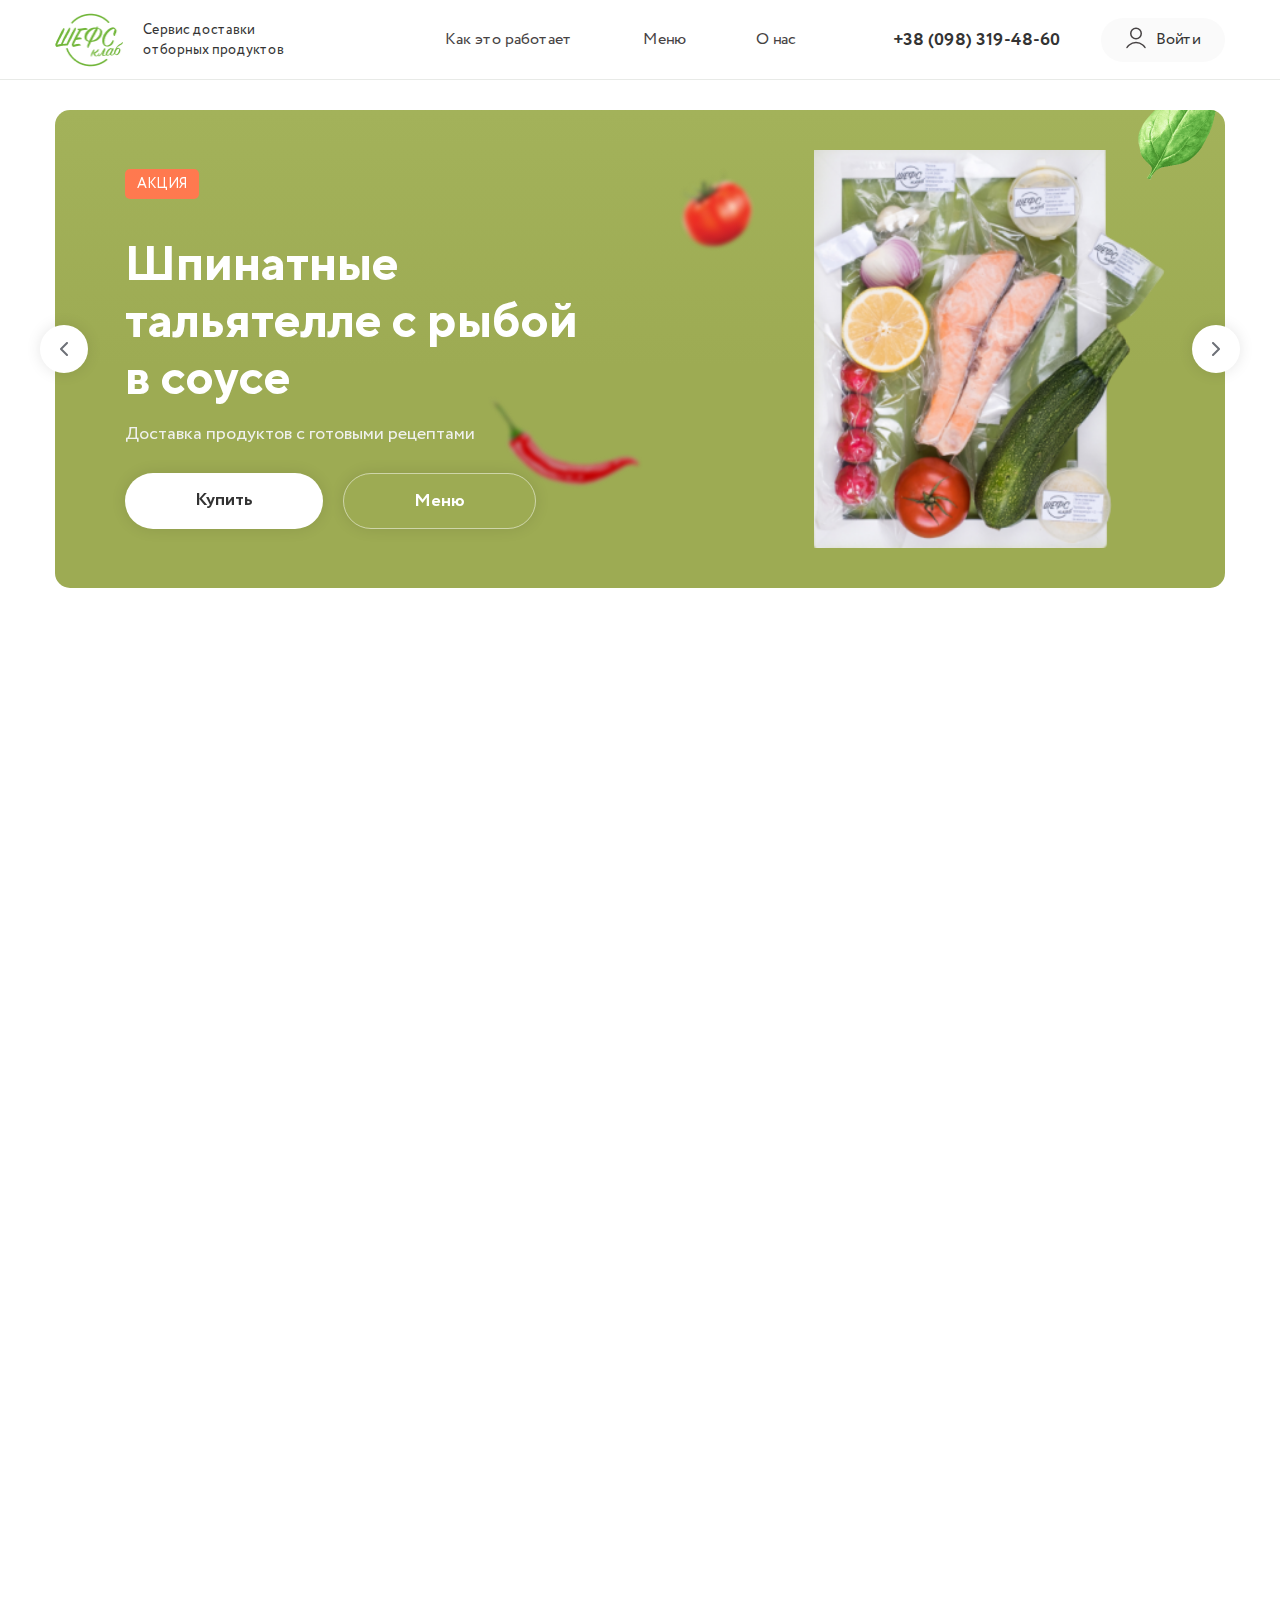
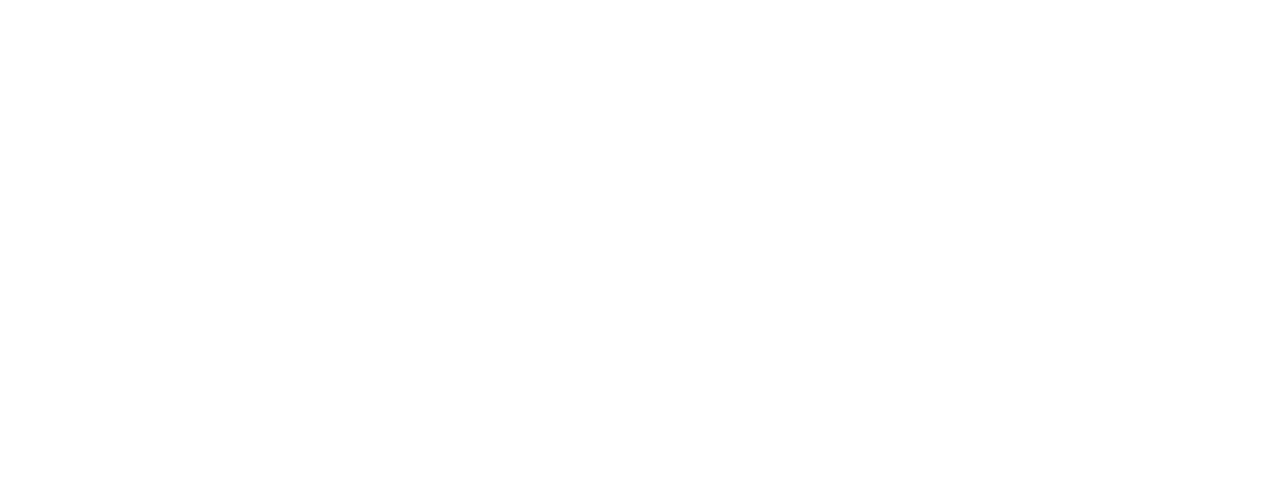
==== commit 6394dc04: "Made a popup, page-404 and fix some bugs" ====
--- a/index.html
+++ b/index.html
@@ -1,1124 +1 @@
-<!DOCTYPE html>
-<html lang="ru">
-	<head>
-		<title>Шефс Клаб – Сервис доставки отборных продуктов</title>
-		<meta charset="UTF-8">
-		<meta name="format-detection" content="telephone=no">
-		<link rel="stylesheet" href="css/style.css">
-		<link rel="shortcut icon" href="favicon.ico">
-		<!-- <meta name="robots" content="noindex, nofollow"> -->
-		<!-- <meta name="viewport" content="width=device-width, initial-scale=1.0, maximum-scale=1.0, user-scalable=0"> -->
-		<meta name="viewport" content="width=device-width, initial-scale=1.0">
-	</head>
-	<body>
-		<div class="wrapper">
-<header class="header">
-	<div class="container">
-		<div class="header__wrapper">
-			<a href="index.html" class="header__logo logo-header">
-				<div class="logo-header__img">
-					<img src="img/logo.png" alt="Шефс Клаб" />
-				</div>
-				<h1 class="logo-header__desc">					
-					Сервис доставки отборных продуктов
-				</h1>
-			</a>
-
-			<div class="header-icons">
-				<a href="tel:380983194860" class="header-icons__icon header-icons__phone">
-					<svg width="24" height="24" viewBox="0 0 24 24" fill="none" xmlns="http://www.w3.org/2000/svg">
-						<path d="M4.59755 4.30366L5.67798 3.40331C6.36933 2.82718 7.38593 2.87329 8.02229 3.50965L10.0661 5.55342C10.8323 6.31963 10.8323 7.56191 10.0661 8.32812L9.12287 9.16348C8.76349 9.52285 8.70661 10.085 9 10.5C9.49446 11.1994 10.4222 12.2161 11.1031 12.897C11.7839 13.5778 12.8006 14.5055 13.5 15C13.915 15.2934 14.4771 15.2365 14.8365 14.8771L15.6719 13.9339C16.4381 13.1677 17.6804 13.1677 18.4466 13.9339L20.4904 15.9777C21.1267 16.6141 21.1728 17.6307 20.5967 18.322L19.6963 19.4024C18.7105 20.5854 17.1822 21.1731 15.6578 20.9553C14.0402 20.7242 12.4805 20.1717 11.1403 19.237C9.97831 18.4266 8.57035 17.3715 7.59942 16.4006C6.62849 15.4297 5.57338 14.0217 4.76302 12.8597C3.82832 11.5195 3.27578 9.9598 3.04469 8.34223C2.82692 6.81783 3.41459 5.28946 4.59755 4.30366Z" stroke-width="2"/>
-					</svg>
-				</a>
-				<a href="sign-in.html" class="header-icons__icon header-icons__sign-in">
-					<svg width="24" height="24" viewBox="0 0 24 24" fill="none" xmlns="http://www.w3.org/2000/svg">
-						<g clip-path="url(#clip0)">
-							<path d="M3 22C3 22 5.875 17 12 17C18.125 17 21 22 21 22" stroke="white" stroke-width="2" stroke-linecap="round" stroke-linejoin="round"/>
-							<circle cx="12" cy="8" r="5" stroke="white" stroke-width="2" stroke-linejoin="round"/>
-						</g>
-						<defs>
-							<clipPath id="clip0">
-								<rect width="24" height="24" fill="white"/>
-							</clipPath>
-						</defs>
-					</svg>
-				</a>
-			</div>
-
-			<div class="header-menu__icon">
-				<span></span>
-			</div>
-
-			<nav class="header__menu header-menu">
-				<ul class="header-menu__list menu-list">
-					<li><a href="menu.html" class="header-menu__link">Меню</a></li>
-					<li><a href="how-it-work.html" class="header-menu__link">Как это работает</a></li>
-					<li><a href="about.html" class="header-menu__link">О нас</a></li>
-				</ul>
-			</nav>
-
-			<a data-da="header-menu__list, 4, 767.98" href="tel:380983194860" class="header__phone-number phone-number">+38 (098) 319-48-60</a>
-
-			<a data-da="header-menu__list, 5, 767.98" href="sign-in.html" class="header__sign-in sign-in">
-				<div class="sign-in__icon">
-					<svg width="24" height="24" viewBox="0 0 20 21" fill="none" xmlns="http://www.w3.org/2000/svg">
-						<path d="M1 20C1 20 3.875 15 10 15C16.125 15 19 20 19 20" stroke="#464243" stroke-width="1.5" stroke-linecap="round" stroke-linejoin="round"/>
-						<circle cx="10" cy="6" r="5.25" stroke="#464243" stroke-width="1.5" stroke-linejoin="round"/>
-					</svg>
-				</div>
-				Войти
-			</a>
-		</div>
-	</div>
-</header>				<main class="main">
-					<section class="sale">
-						<div class="container">
-							<div class="sale__wrapper">
-								<div class="sale__slider slider-sale">
-									<div class="slider-sale__item item-sale">
-										<div class="item-sale__parallax parallax-sale">
-											<ul class="parallax-sale__list">
-												<li class="parallax-sale__item parallax-sale__item_1 layer" data-depth="0.20">
-													<img src="./img/main-slider/leaf.png" alt="Leaf" />
-												</li>
-												<li class="parallax-sale__item parallax-sale__item_2 layer" data-depth="0.70">
-													<img src="./img/main-slider/tomato.png" alt="Tomato" />
-												</li>
-												<li class="parallax-sale__item parallax-sale__item_3 layer" data-depth="1.00">
-													<img src="./img/main-slider/chili.png" alt="Chili" />
-												</li>
-											</ul>
-										</div>
-										<div class="item-sale__cont">
-											<span class="item-sale__tag">Акция</span>
-											<h2 class="item-sale__title">
-												<a href="#">Шпинатные тальятелле с рыбой в соусе </a>
-											</h2>
-											<p class="item-sale__desc">
-												Доставка продуктов с готовыми рецептами
-											</p>
-
-											<div class="item-sale__cta">
-												<a href="single-item.html" class="item-sale__buy item-sale__btn">Купить</a>
-												<a href="menu.html" class="item-sale__menu item-sale__btn">Меню</a>
-											</div>
-										</div>
-
-										<a href="single-item.html" class="item-sale__img">
-											<img src="./img/main-slider/tagliatelle.png" alt="Tagliatelle" />
-										</a>
-									</div>
-									<div class="slider-sale__item item-sale">
-										<div class="item-sale__parallax parallax-sale">
-											<ul class="parallax-sale__list">
-												<li class="parallax-sale__item parallax-sale__item_1 layer" data-depth="0.20">
-													<img src="./img/main-slider/leaf.png" alt="Leaf" />
-												</li>
-												<li class="parallax-sale__item parallax-sale__item_2 layer" data-depth="0.70">
-													<img src="./img/main-slider/tomato.png" alt="Tomato" />
-												</li>
-												<li class="parallax-sale__item parallax-sale__item_3 layer" data-depth="1.00">
-													<img src="./img/main-slider/chili.png" alt="Chili" />
-												</li>
-											</ul>
-										</div>
-										<div class="item-sale__cont">
-											<span class="item-sale__tag">Акция</span>
-											<h2 class="item-sale__title">
-												<a href="#">Шпинатные тальятелле с рыбой в соусе </a>
-											</h2>
-											<p class="item-sale__desc">
-												Доставка продуктов с готовыми рецептами
-											</p>
-
-											<div class="item-sale__cta">
-												<a href="single-item.html" class="item-sale__buy item-sale__btn">Купить</a>
-												<a href="menu.html" class="item-sale__menu item-sale__btn">Меню</a>
-											</div>
-										</div>
-
-										<a href="single-item.html" class="item-sale__img">
-											<img src="./img/main-slider/tagliatelle.png" alt="Tagliatelle" />
-										</a>
-									</div>
-									<div class="slider-sale__item item-sale">
-										<div class="item-sale__parallax parallax-sale">
-											<ul class="parallax-sale__list">
-												<li class="parallax-sale__item parallax-sale__item_1 layer" data-depth="0.20">
-													<img src="./img/main-slider/leaf.png" alt="Leaf" />
-												</li>
-												<li class="parallax-sale__item parallax-sale__item_2 layer" data-depth="0.70">
-													<img src="./img/main-slider/tomato.png" alt="Tomato" />
-												</li>
-												<li class="parallax-sale__item parallax-sale__item_3 layer" data-depth="1.00">
-													<img src="./img/main-slider/chili.png" alt="Chili" />
-												</li>
-											</ul>
-										</div>
-										<div class="item-sale__cont">
-											<span class="item-sale__tag">Акция</span>
-											<h2 class="item-sale__title">
-												<a href="#">Шпинатные тальятелле с рыбой в соусе </a>
-											</h2>
-											<p class="item-sale__desc">
-												Доставка продуктов с готовыми рецептами
-											</p>
-
-											<div class="item-sale__cta">
-												<a href="single-item.html" class="item-sale__buy item-sale__btn">Купить</a>
-												<a href="menu.html" class="item-sale__menu item-sale__btn">Меню</a>
-											</div>
-										</div>
-
-										<a href="single-item.html" class="item-sale__img">
-											<img src="./img/main-slider/tagliatelle.png" alt="Tagliatelle" />
-										</a>
-									</div>
-								</div>
-							</div>
-						</div>
-					</section>
-
-					<section class="how-it-works">
-						<div class="container">
-							<div class="how-it-works__wrapper">
-								<h3 class="how-it-works__title title">Как это работает</h3>
-								<div class="how-it-works__cards">
-
-									<div class="how-it-works__card card-how">
-										<div class="card-how__img card-how__img_menu">
-											<img src="./img/how-it-works/menu.png" alt="Menu" />
-										</div>
-										<h4 class="card-how__title">Выбирайте меню и блюда</h4>
-										<p class="card-how__desc">
-											Каждую неделю 60 новых рецептов от шеф-поваров и диетологов
-										</p>
-									</div>
-
-									<div class="how-it-works__card card-how">
-										<div class="card-how__img card-how__img_products">
-											<img src="./img/how-it-works/products.png" alt="Products" />
-										</div>
-										<h4 class="card-how__title">Получайте свежие продукты</h4>
-										<p class="card-how__desc">
-											Ингредиенты расфасованы под рецепты, доставка бесплатна
-										</p>
-									</div>
-
-									<div class="how-it-works__card card-how">
-										<div class="card-how__img card-how__img_chef">
-											<img src="./img/how-it-works/chef.png" alt="Chef" />
-										</div>
-										<h4 class="card-how__title">Готовьте за 15-40 минут</h4>
-										<p class="card-how__desc">
-											С пошаговыми фоторецептами и подготовленными продуктами
-										</p>
-									</div>
-
-									<div class="how-it-works__card card-how">
-										<div class="card-how__img card-how__img_subscription">
-											<img src="./img/how-it-works/subscription.png" alt="Subscription" />
-										</div>
-										<h4 class="card-how__title">Оформите подписку</h4>
-										<p class="card-how__desc">
-											Настройте график доставок и получайте продукты со скидкой
-										</p>
-									</div>
-								</div>
-							</div>
-						</div>
-					</section>
-
-					<section class="menu">
-						<div class="container">
-							<div class="menu__wrapper">
-								<h3 class="menu__title title">Меню на 28 мая - 3 июня</h3>
-								<div class="menu__subtitle subtitle">
-									Доставка этого меню доступна только с 28 мая по 3 июня
-								</div>
-
-								<div class="menu__tabs tabs">
-									<nav class="menu__nav">
-										<div class="menu__navitem tab__navitem active">Завтраки</div>
-										<div class="menu__navitem tab__navitem">Обеды (супы)</div>
-										<div class="menu__navitem tab__navitem">Ужин</div>
-										<div class="menu__navitem tab__navitem">ЗОЖ/ПП</div>
-										<div class="menu__navitem tab__navitem">Veggie</div>
-									</nav>
-									<div class="menu__items">
-
-										<div class="menu__item item-menu tab__item active">
-											<div class="item-menu__card">
-												<div class="item-menu__img ibg">
-													<img src="./img/menu/1.jpg" alt="Spinach Tagliatelle" />
-												</div>
-												<div class="item-menu__body">
-													<h5 class="item-menu__title">
-														Шпинатные тальятелле с тигровыми креветками в соусе песто россо с кремом из баклажана
-													</h5>
-													<div class="item-menu__cook">
-														<div class="item-menu__diffic">
-															<svg width="16" height="16" viewBox="0 0 16 16" fill="none" xmlns="http://www.w3.org/2000/svg">
-																<path d="M12.6377 11.058V13.1667C12.6377 13.9951 11.9661 14.6667 11.1377 14.6667H4.86231C4.03389 14.6667 3.36231 13.9951 3.36231 13.1667V11.058M12.6377 11.058V8.57975C12.6377 8.57975 14.6667 8.00004 14.6667 5.6812C14.6667 3.94207 12.6377 2.20294 10.8985 2.78265C10.8985 2.78265 9.73913 1.33337 8 1.33337C6.26087 1.33337 5.10144 2.78265 5.10144 2.78265C3.36231 2.20294 1.33333 3.94207 1.33333 5.6812C1.33333 8.00004 3.36231 8.57975 3.36231 8.57975V11.058M12.6377 11.058H3.36231" stroke="#65BF4F" stroke-width="1.5" stroke-linecap="round" stroke-linejoin="round"/>
-																<path d="M12.6377 11.058V13.1667C12.6377 13.9951 11.9661 14.6667 11.1377 14.6667H4.86231C4.03389 14.6667 3.36231 13.9951 3.36231 13.1667V11.058M12.6377 11.058V8.57975C12.6377 8.57975 14.6667 8.00004 14.6667 5.6812C14.6667 3.94207 12.6377 2.20294 10.8985 2.78265C10.8985 2.78265 9.73913 1.33337 8 1.33337C6.26087 1.33337 5.10144 2.78265 5.10144 2.78265C3.36231 2.20294 1.33333 3.94207 1.33333 5.6812C1.33333 8.00004 3.36231 8.57975 3.36231 8.57975V11.058M12.6377 11.058H3.36231" stroke="#A1A75C" stroke-width="1.5" stroke-linecap="round" stroke-linejoin="round"/>
-															</svg>
-															<span>Готовить легко</span>
-														</div>
-														<div class="item-menu__when">
-															Готовить на <span>1 - 2 день</span>
-														</div>
-													</div>
-													<div class="item-menu__more">
-														<div class="item-menu__weight">
-															<svg width="24" height="24" viewBox="0 0 24 24" fill="none" xmlns="http://www.w3.org/2000/svg">
-																<path d="M12 17.5C17.5228 17.5 22 14.8137 22 11.5C22 8.18629 17.5228 5.5 12 5.5C6.47715 5.5 2 8.18629 2 11.5C2 14.8137 6.47715 17.5 12 17.5Z" stroke="#6D7077" stroke-width="1.5"/>
-																<path d="M19 15.5C18.5 17.5 15.3827 19.5 12 19.5C8.61726 19.5 5.5 17.5 5 15.5" stroke="#6D7077" stroke-width="1.5"/>
-																<path d="M18.1156 12.6439C17.8758 14.2608 16.397 14.996 13.7171 14.9836C10.2941 14.9679 8.81474 12.9169 9.05455 11.3C9.29436 9.68304 11.5171 8.67309 14.0193 9.04419C16.5214 9.41529 18.3554 11.0269 18.1156 12.6439Z" stroke="#6D7077" stroke-width="1.5"/>
-																<path d="M9.01073 10.7784C7.09311 10.5351 5.42761 11.2123 5.29072 12.291C5.15384 13.3698 6.59741 14.4415 8.51502 14.6848C9.3956 14.7966 10.223 14.7142 10.8737 14.488" stroke="#6D7077" stroke-width="1.5" stroke-linecap="round"/>
-															</svg>
-															<span>340 г</span>
-														</div>
-														<div class="item-menu__time">
-															<svg width="24" height="24" viewBox="0 0 24 24" fill="none" xmlns="http://www.w3.org/2000/svg">
-																<path d="M12 20C16.4183 20 20 16.4183 20 12C20 7.58172 16.4183 4 12 4C7.58172 4 4 7.58172 4 12C4 16.4183 7.58172 20 12 20Z" stroke="#6D7077" stroke-width="1.5"/>
-																<path d="M11 7.5C11 7.22386 11.2239 7 11.5 7H12C12.2761 7 12.5 7.22386 12.5 7.5V12.5C12.5 12.7761 12.2761 13 12 13H11.5C11.2239 13 11 12.7761 11 12.5V7.5Z" fill="#6D7077"/>
-																<path d="M15.5 12C15.7761 12 16 12.2239 16 12.5V13C16 13.2761 15.7761 13.5 15.5 13.5H11.5C11.2239 13.5 11 13.2761 11 13V12.5C11 12.2239 11.2239 12 11.5 12H15.5Z" fill="#6D7077"/>
-															</svg>
-															<span>25 мин</span>
-														</div>
-													
-														<div class="item-menu__toggle toggle toggle--knob">
-															<input type="checkbox" id="item-menu__checkbox_1" class="item-menu__checkbox toggle--checkbox">
-															<label class="item-menu__btn" for="item-menu__checkbox_1">
-																<span class="item-menu__feature" data-label-on="Выбрано" data-label-off="Выбрать" ></span>
-															</label>
-														</div>
-													</div>
-												</div>
-											</div>
-
-											<div class="item-menu__card">
-												<div class="item-menu__img ibg">
-													<img src="./img/menu/2.jpg" alt="Spinach Tagliatelle" />
-												</div>
-												<div class="item-menu__body">
-													<h5 class="item-menu__title">
-														Шпинатные тальятелле с тигровыми креветками в соусе песто россо с кремом из баклажана
-													</h5>
-													<div class="item-menu__cook">
-														<div class="item-menu__diffic">
-															<svg width="16" height="16" viewBox="0 0 16 16" fill="none" xmlns="http://www.w3.org/2000/svg">
-																<path d="M12.6377 11.058V13.1667C12.6377 13.9951 11.9661 14.6667 11.1377 14.6667H4.86231C4.03389 14.6667 3.36231 13.9951 3.36231 13.1667V11.058M12.6377 11.058V8.57975C12.6377 8.57975 14.6667 8.00004 14.6667 5.6812C14.6667 3.94207 12.6377 2.20294 10.8985 2.78265C10.8985 2.78265 9.73913 1.33337 8 1.33337C6.26087 1.33337 5.10144 2.78265 5.10144 2.78265C3.36231 2.20294 1.33333 3.94207 1.33333 5.6812C1.33333 8.00004 3.36231 8.57975 3.36231 8.57975V11.058M12.6377 11.058H3.36231" stroke="#65BF4F" stroke-width="1.5" stroke-linecap="round" stroke-linejoin="round"/>
-																<path d="M12.6377 11.058V13.1667C12.6377 13.9951 11.9661 14.6667 11.1377 14.6667H4.86231C4.03389 14.6667 3.36231 13.9951 3.36231 13.1667V11.058M12.6377 11.058V8.57975C12.6377 8.57975 14.6667 8.00004 14.6667 5.6812C14.6667 3.94207 12.6377 2.20294 10.8985 2.78265C10.8985 2.78265 9.73913 1.33337 8 1.33337C6.26087 1.33337 5.10144 2.78265 5.10144 2.78265C3.36231 2.20294 1.33333 3.94207 1.33333 5.6812C1.33333 8.00004 3.36231 8.57975 3.36231 8.57975V11.058M12.6377 11.058H3.36231" stroke="#A1A75C" stroke-width="1.5" stroke-linecap="round" stroke-linejoin="round"/>
-															</svg>
-															<span>Готовить легко</span>
-														</div>
-														<div class="item-menu__when">
-															Готовить на <span>1 - 2 день</span>
-														</div>
-													</div>
-													<div class="item-menu__more">
-														<div class="item-menu__weight">
-															<svg width="24" height="24" viewBox="0 0 24 24" fill="none" xmlns="http://www.w3.org/2000/svg">
-																<path d="M12 17.5C17.5228 17.5 22 14.8137 22 11.5C22 8.18629 17.5228 5.5 12 5.5C6.47715 5.5 2 8.18629 2 11.5C2 14.8137 6.47715 17.5 12 17.5Z" stroke="#6D7077" stroke-width="1.5"/>
-																<path d="M19 15.5C18.5 17.5 15.3827 19.5 12 19.5C8.61726 19.5 5.5 17.5 5 15.5" stroke="#6D7077" stroke-width="1.5"/>
-																<path d="M18.1156 12.6439C17.8758 14.2608 16.397 14.996 13.7171 14.9836C10.2941 14.9679 8.81474 12.9169 9.05455 11.3C9.29436 9.68304 11.5171 8.67309 14.0193 9.04419C16.5214 9.41529 18.3554 11.0269 18.1156 12.6439Z" stroke="#6D7077" stroke-width="1.5"/>
-																<path d="M9.01073 10.7784C7.09311 10.5351 5.42761 11.2123 5.29072 12.291C5.15384 13.3698 6.59741 14.4415 8.51502 14.6848C9.3956 14.7966 10.223 14.7142 10.8737 14.488" stroke="#6D7077" stroke-width="1.5" stroke-linecap="round"/>
-															</svg>
-															<span>340 г</span>
-														</div>
-														<div class="item-menu__time">
-															<svg width="24" height="24" viewBox="0 0 24 24" fill="none" xmlns="http://www.w3.org/2000/svg">
-																<path d="M12 20C16.4183 20 20 16.4183 20 12C20 7.58172 16.4183 4 12 4C7.58172 4 4 7.58172 4 12C4 16.4183 7.58172 20 12 20Z" stroke="#6D7077" stroke-width="1.5"/>
-																<path d="M11 7.5C11 7.22386 11.2239 7 11.5 7H12C12.2761 7 12.5 7.22386 12.5 7.5V12.5C12.5 12.7761 12.2761 13 12 13H11.5C11.2239 13 11 12.7761 11 12.5V7.5Z" fill="#6D7077"/>
-																<path d="M15.5 12C15.7761 12 16 12.2239 16 12.5V13C16 13.2761 15.7761 13.5 15.5 13.5H11.5C11.2239 13.5 11 13.2761 11 13V12.5C11 12.2239 11.2239 12 11.5 12H15.5Z" fill="#6D7077"/>
-															</svg>
-															<span>25 мин</span>
-														</div>
-													
-														<div class="item-menu__toggle toggle toggle--knob">
-															<input type="checkbox" id="item-menu__checkbox_2" class="item-menu__checkbox toggle--checkbox">
-															<label class="item-menu__btn" for="item-menu__checkbox_2">
-																<span class="item-menu__feature" data-label-on="Выбрано" data-label-off="Выбрать" ></span>
-															</label>
-														</div>
-													</div>
-												</div>
-											</div>
-
-											<div class="item-menu__card">
-												<div class="item-menu__img ibg">
-													<img src="./img/menu/3.jpg" alt="Spinach Tagliatelle" />
-												</div>
-												<div class="item-menu__body">
-													<h5 class="item-menu__title">
-														Шпинатные тальятелле с тигровыми креветками в соусе песто россо с кремом из баклажана
-													</h5>
-													<div class="item-menu__cook">
-														<div class="item-menu__diffic">
-															<svg width="16" height="16" viewBox="0 0 16 16" fill="none" xmlns="http://www.w3.org/2000/svg">
-																<path d="M12.6377 11.058V13.1667C12.6377 13.9951 11.9661 14.6667 11.1377 14.6667H4.86231C4.03389 14.6667 3.36231 13.9951 3.36231 13.1667V11.058M12.6377 11.058V8.57975C12.6377 8.57975 14.6667 8.00004 14.6667 5.6812C14.6667 3.94207 12.6377 2.20294 10.8985 2.78265C10.8985 2.78265 9.73913 1.33337 8 1.33337C6.26087 1.33337 5.10144 2.78265 5.10144 2.78265C3.36231 2.20294 1.33333 3.94207 1.33333 5.6812C1.33333 8.00004 3.36231 8.57975 3.36231 8.57975V11.058M12.6377 11.058H3.36231" stroke="#65BF4F" stroke-width="1.5" stroke-linecap="round" stroke-linejoin="round"/>
-																<path d="M12.6377 11.058V13.1667C12.6377 13.9951 11.9661 14.6667 11.1377 14.6667H4.86231C4.03389 14.6667 3.36231 13.9951 3.36231 13.1667V11.058M12.6377 11.058V8.57975C12.6377 8.57975 14.6667 8.00004 14.6667 5.6812C14.6667 3.94207 12.6377 2.20294 10.8985 2.78265C10.8985 2.78265 9.73913 1.33337 8 1.33337C6.26087 1.33337 5.10144 2.78265 5.10144 2.78265C3.36231 2.20294 1.33333 3.94207 1.33333 5.6812C1.33333 8.00004 3.36231 8.57975 3.36231 8.57975V11.058M12.6377 11.058H3.36231" stroke="#A1A75C" stroke-width="1.5" stroke-linecap="round" stroke-linejoin="round"/>
-															</svg>
-															<span>Готовить легко</span>
-														</div>
-														<div class="item-menu__when">
-															Готовить на <span>1 - 2 день</span>
-														</div>
-													</div>
-													<div class="item-menu__more">
-														<div class="item-menu__weight">
-															<svg width="24" height="24" viewBox="0 0 24 24" fill="none" xmlns="http://www.w3.org/2000/svg">
-																<path d="M12 17.5C17.5228 17.5 22 14.8137 22 11.5C22 8.18629 17.5228 5.5 12 5.5C6.47715 5.5 2 8.18629 2 11.5C2 14.8137 6.47715 17.5 12 17.5Z" stroke="#6D7077" stroke-width="1.5"/>
-																<path d="M19 15.5C18.5 17.5 15.3827 19.5 12 19.5C8.61726 19.5 5.5 17.5 5 15.5" stroke="#6D7077" stroke-width="1.5"/>
-																<path d="M18.1156 12.6439C17.8758 14.2608 16.397 14.996 13.7171 14.9836C10.2941 14.9679 8.81474 12.9169 9.05455 11.3C9.29436 9.68304 11.5171 8.67309 14.0193 9.04419C16.5214 9.41529 18.3554 11.0269 18.1156 12.6439Z" stroke="#6D7077" stroke-width="1.5"/>
-																<path d="M9.01073 10.7784C7.09311 10.5351 5.42761 11.2123 5.29072 12.291C5.15384 13.3698 6.59741 14.4415 8.51502 14.6848C9.3956 14.7966 10.223 14.7142 10.8737 14.488" stroke="#6D7077" stroke-width="1.5" stroke-linecap="round"/>
-															</svg>
-															<span>340 г</span>
-														</div>
-														<div class="item-menu__time">
-															<svg width="24" height="24" viewBox="0 0 24 24" fill="none" xmlns="http://www.w3.org/2000/svg">
-																<path d="M12 20C16.4183 20 20 16.4183 20 12C20 7.58172 16.4183 4 12 4C7.58172 4 4 7.58172 4 12C4 16.4183 7.58172 20 12 20Z" stroke="#6D7077" stroke-width="1.5"/>
-																<path d="M11 7.5C11 7.22386 11.2239 7 11.5 7H12C12.2761 7 12.5 7.22386 12.5 7.5V12.5C12.5 12.7761 12.2761 13 12 13H11.5C11.2239 13 11 12.7761 11 12.5V7.5Z" fill="#6D7077"/>
-																<path d="M15.5 12C15.7761 12 16 12.2239 16 12.5V13C16 13.2761 15.7761 13.5 15.5 13.5H11.5C11.2239 13.5 11 13.2761 11 13V12.5C11 12.2239 11.2239 12 11.5 12H15.5Z" fill="#6D7077"/>
-															</svg>
-															<span>25 мин</span>
-														</div>
-													
-														<div class="item-menu__toggle toggle toggle--knob">
-															<input type="checkbox" id="item-menu__checkbox_3" class="item-menu__checkbox toggle--checkbox">
-															<label class="item-menu__btn" for="item-menu__checkbox_3">
-																<span class="item-menu__feature" data-label-on="Выбрано" data-label-off="Выбрать" ></span>
-															</label>
-														</div>
-													</div>
-												</div>
-											</div>
-										</div>
-
-										<div class="menu__item item-menu tab__item">
-											<div class="item-menu__card">
-												<div class="item-menu__img ibg">
-													<img src="./img/menu/2.jpg" alt="Spinach Tagliatelle" />
-												</div>
-												<div class="item-menu__body">
-													<h5 class="item-menu__title">
-														Шпинатные тальятелле с тигровыми креветками в соусе песто россо с кремом из баклажана
-													</h5>
-													<div class="item-menu__cook">
-														<div class="item-menu__diffic">
-															<svg width="16" height="16" viewBox="0 0 16 16" fill="none" xmlns="http://www.w3.org/2000/svg">
-																<path d="M12.6377 11.058V13.1667C12.6377 13.9951 11.9661 14.6667 11.1377 14.6667H4.86231C4.03389 14.6667 3.36231 13.9951 3.36231 13.1667V11.058M12.6377 11.058V8.57975C12.6377 8.57975 14.6667 8.00004 14.6667 5.6812C14.6667 3.94207 12.6377 2.20294 10.8985 2.78265C10.8985 2.78265 9.73913 1.33337 8 1.33337C6.26087 1.33337 5.10144 2.78265 5.10144 2.78265C3.36231 2.20294 1.33333 3.94207 1.33333 5.6812C1.33333 8.00004 3.36231 8.57975 3.36231 8.57975V11.058M12.6377 11.058H3.36231" stroke="#65BF4F" stroke-width="1.5" stroke-linecap="round" stroke-linejoin="round"/>
-																<path d="M12.6377 11.058V13.1667C12.6377 13.9951 11.9661 14.6667 11.1377 14.6667H4.86231C4.03389 14.6667 3.36231 13.9951 3.36231 13.1667V11.058M12.6377 11.058V8.57975C12.6377 8.57975 14.6667 8.00004 14.6667 5.6812C14.6667 3.94207 12.6377 2.20294 10.8985 2.78265C10.8985 2.78265 9.73913 1.33337 8 1.33337C6.26087 1.33337 5.10144 2.78265 5.10144 2.78265C3.36231 2.20294 1.33333 3.94207 1.33333 5.6812C1.33333 8.00004 3.36231 8.57975 3.36231 8.57975V11.058M12.6377 11.058H3.36231" stroke="#A1A75C" stroke-width="1.5" stroke-linecap="round" stroke-linejoin="round"/>
-															</svg>
-															<span>Готовить легко</span>
-														</div>
-														<div class="item-menu__when">
-															Готовить на <span>1 - 2 день</span>
-														</div>
-													</div>
-													<div class="item-menu__more">
-														<div class="item-menu__weight">
-															<svg width="24" height="24" viewBox="0 0 24 24" fill="none" xmlns="http://www.w3.org/2000/svg">
-																<path d="M12 17.5C17.5228 17.5 22 14.8137 22 11.5C22 8.18629 17.5228 5.5 12 5.5C6.47715 5.5 2 8.18629 2 11.5C2 14.8137 6.47715 17.5 12 17.5Z" stroke="#6D7077" stroke-width="1.5"/>
-																<path d="M19 15.5C18.5 17.5 15.3827 19.5 12 19.5C8.61726 19.5 5.5 17.5 5 15.5" stroke="#6D7077" stroke-width="1.5"/>
-																<path d="M18.1156 12.6439C17.8758 14.2608 16.397 14.996 13.7171 14.9836C10.2941 14.9679 8.81474 12.9169 9.05455 11.3C9.29436 9.68304 11.5171 8.67309 14.0193 9.04419C16.5214 9.41529 18.3554 11.0269 18.1156 12.6439Z" stroke="#6D7077" stroke-width="1.5"/>
-																<path d="M9.01073 10.7784C7.09311 10.5351 5.42761 11.2123 5.29072 12.291C5.15384 13.3698 6.59741 14.4415 8.51502 14.6848C9.3956 14.7966 10.223 14.7142 10.8737 14.488" stroke="#6D7077" stroke-width="1.5" stroke-linecap="round"/>
-															</svg>
-															<span>340 г</span>
-														</div>
-														<div class="item-menu__time">
-															<svg width="24" height="24" viewBox="0 0 24 24" fill="none" xmlns="http://www.w3.org/2000/svg">
-																<path d="M12 20C16.4183 20 20 16.4183 20 12C20 7.58172 16.4183 4 12 4C7.58172 4 4 7.58172 4 12C4 16.4183 7.58172 20 12 20Z" stroke="#6D7077" stroke-width="1.5"/>
-																<path d="M11 7.5C11 7.22386 11.2239 7 11.5 7H12C12.2761 7 12.5 7.22386 12.5 7.5V12.5C12.5 12.7761 12.2761 13 12 13H11.5C11.2239 13 11 12.7761 11 12.5V7.5Z" fill="#6D7077"/>
-																<path d="M15.5 12C15.7761 12 16 12.2239 16 12.5V13C16 13.2761 15.7761 13.5 15.5 13.5H11.5C11.2239 13.5 11 13.2761 11 13V12.5C11 12.2239 11.2239 12 11.5 12H15.5Z" fill="#6D7077"/>
-															</svg>
-															<span>25 мин</span>
-														</div>
-													
-														<div class="item-menu__toggle toggle toggle--knob">
-															<input type="checkbox" id="item-menu__checkbox_4" class="item-menu__checkbox toggle--checkbox">
-															<label class="item-menu__btn" for="item-menu__checkbox_4">
-																<span class="item-menu__feature" data-label-on="Выбрано" data-label-off="Выбрать" ></span>
-															</label>
-														</div>
-													</div>
-												</div>
-											</div>
-
-											<div class="item-menu__card">
-												<div class="item-menu__img ibg">
-													<img src="./img/menu/3.jpg" alt="Spinach Tagliatelle" />
-												</div>
-												<div class="item-menu__body">
-													<h5 class="item-menu__title">
-														Шпинатные тальятелле с тигровыми креветками в соусе песто россо с кремом из баклажана
-													</h5>
-													<div class="item-menu__cook">
-														<div class="item-menu__diffic">
-															<svg width="16" height="16" viewBox="0 0 16 16" fill="none" xmlns="http://www.w3.org/2000/svg">
-																<path d="M12.6377 11.058V13.1667C12.6377 13.9951 11.9661 14.6667 11.1377 14.6667H4.86231C4.03389 14.6667 3.36231 13.9951 3.36231 13.1667V11.058M12.6377 11.058V8.57975C12.6377 8.57975 14.6667 8.00004 14.6667 5.6812C14.6667 3.94207 12.6377 2.20294 10.8985 2.78265C10.8985 2.78265 9.73913 1.33337 8 1.33337C6.26087 1.33337 5.10144 2.78265 5.10144 2.78265C3.36231 2.20294 1.33333 3.94207 1.33333 5.6812C1.33333 8.00004 3.36231 8.57975 3.36231 8.57975V11.058M12.6377 11.058H3.36231" stroke="#65BF4F" stroke-width="1.5" stroke-linecap="round" stroke-linejoin="round"/>
-																<path d="M12.6377 11.058V13.1667C12.6377 13.9951 11.9661 14.6667 11.1377 14.6667H4.86231C4.03389 14.6667 3.36231 13.9951 3.36231 13.1667V11.058M12.6377 11.058V8.57975C12.6377 8.57975 14.6667 8.00004 14.6667 5.6812C14.6667 3.94207 12.6377 2.20294 10.8985 2.78265C10.8985 2.78265 9.73913 1.33337 8 1.33337C6.26087 1.33337 5.10144 2.78265 5.10144 2.78265C3.36231 2.20294 1.33333 3.94207 1.33333 5.6812C1.33333 8.00004 3.36231 8.57975 3.36231 8.57975V11.058M12.6377 11.058H3.36231" stroke="#A1A75C" stroke-width="1.5" stroke-linecap="round" stroke-linejoin="round"/>
-															</svg>
-															<span>Готовить легко</span>
-														</div>
-														<div class="item-menu__when">
-															Готовить на <span>1 - 2 день</span>
-														</div>
-													</div>
-													<div class="item-menu__more">
-														<div class="item-menu__weight">
-															<svg width="24" height="24" viewBox="0 0 24 24" fill="none" xmlns="http://www.w3.org/2000/svg">
-																<path d="M12 17.5C17.5228 17.5 22 14.8137 22 11.5C22 8.18629 17.5228 5.5 12 5.5C6.47715 5.5 2 8.18629 2 11.5C2 14.8137 6.47715 17.5 12 17.5Z" stroke="#6D7077" stroke-width="1.5"/>
-																<path d="M19 15.5C18.5 17.5 15.3827 19.5 12 19.5C8.61726 19.5 5.5 17.5 5 15.5" stroke="#6D7077" stroke-width="1.5"/>
-																<path d="M18.1156 12.6439C17.8758 14.2608 16.397 14.996 13.7171 14.9836C10.2941 14.9679 8.81474 12.9169 9.05455 11.3C9.29436 9.68304 11.5171 8.67309 14.0193 9.04419C16.5214 9.41529 18.3554 11.0269 18.1156 12.6439Z" stroke="#6D7077" stroke-width="1.5"/>
-																<path d="M9.01073 10.7784C7.09311 10.5351 5.42761 11.2123 5.29072 12.291C5.15384 13.3698 6.59741 14.4415 8.51502 14.6848C9.3956 14.7966 10.223 14.7142 10.8737 14.488" stroke="#6D7077" stroke-width="1.5" stroke-linecap="round"/>
-															</svg>
-															<span>340 г</span>
-														</div>
-														<div class="item-menu__time">
-															<svg width="24" height="24" viewBox="0 0 24 24" fill="none" xmlns="http://www.w3.org/2000/svg">
-																<path d="M12 20C16.4183 20 20 16.4183 20 12C20 7.58172 16.4183 4 12 4C7.58172 4 4 7.58172 4 12C4 16.4183 7.58172 20 12 20Z" stroke="#6D7077" stroke-width="1.5"/>
-																<path d="M11 7.5C11 7.22386 11.2239 7 11.5 7H12C12.2761 7 12.5 7.22386 12.5 7.5V12.5C12.5 12.7761 12.2761 13 12 13H11.5C11.2239 13 11 12.7761 11 12.5V7.5Z" fill="#6D7077"/>
-																<path d="M15.5 12C15.7761 12 16 12.2239 16 12.5V13C16 13.2761 15.7761 13.5 15.5 13.5H11.5C11.2239 13.5 11 13.2761 11 13V12.5C11 12.2239 11.2239 12 11.5 12H15.5Z" fill="#6D7077"/>
-															</svg>
-															<span>25 мин</span>
-														</div>
-													
-														<div class="item-menu__toggle toggle toggle--knob">
-															<input type="checkbox" id="item-menu__checkbox_5" class="item-menu__checkbox toggle--checkbox">
-															<label class="item-menu__btn" for="item-menu__checkbox_5">
-																<span class="item-menu__feature" data-label-on="Выбрано" data-label-off="Выбрать" ></span>
-															</label>
-														</div>
-													</div>
-												</div>
-											</div>
-
-											<div class="item-menu__card">
-												<div class="item-menu__img ibg">
-													<img src="./img/menu/1.jpg" alt="Spinach Tagliatelle" />
-												</div>
-												<div class="item-menu__body">
-													<h5 class="item-menu__title">
-														Шпинатные тальятелле с тигровыми креветками в соусе песто россо с кремом из баклажана
-													</h5>
-													<div class="item-menu__cook">
-														<div class="item-menu__diffic">
-															<svg width="16" height="16" viewBox="0 0 16 16" fill="none" xmlns="http://www.w3.org/2000/svg">
-																<path d="M12.6377 11.058V13.1667C12.6377 13.9951 11.9661 14.6667 11.1377 14.6667H4.86231C4.03389 14.6667 3.36231 13.9951 3.36231 13.1667V11.058M12.6377 11.058V8.57975C12.6377 8.57975 14.6667 8.00004 14.6667 5.6812C14.6667 3.94207 12.6377 2.20294 10.8985 2.78265C10.8985 2.78265 9.73913 1.33337 8 1.33337C6.26087 1.33337 5.10144 2.78265 5.10144 2.78265C3.36231 2.20294 1.33333 3.94207 1.33333 5.6812C1.33333 8.00004 3.36231 8.57975 3.36231 8.57975V11.058M12.6377 11.058H3.36231" stroke="#65BF4F" stroke-width="1.5" stroke-linecap="round" stroke-linejoin="round"/>
-																<path d="M12.6377 11.058V13.1667C12.6377 13.9951 11.9661 14.6667 11.1377 14.6667H4.86231C4.03389 14.6667 3.36231 13.9951 3.36231 13.1667V11.058M12.6377 11.058V8.57975C12.6377 8.57975 14.6667 8.00004 14.6667 5.6812C14.6667 3.94207 12.6377 2.20294 10.8985 2.78265C10.8985 2.78265 9.73913 1.33337 8 1.33337C6.26087 1.33337 5.10144 2.78265 5.10144 2.78265C3.36231 2.20294 1.33333 3.94207 1.33333 5.6812C1.33333 8.00004 3.36231 8.57975 3.36231 8.57975V11.058M12.6377 11.058H3.36231" stroke="#A1A75C" stroke-width="1.5" stroke-linecap="round" stroke-linejoin="round"/>
-															</svg>
-															<span>Готовить легко</span>
-														</div>
-														<div class="item-menu__when">
-															Готовить на <span>1 - 2 день</span>
-														</div>
-													</div>
-													<div class="item-menu__more">
-														<div class="item-menu__weight">
-															<svg width="24" height="24" viewBox="0 0 24 24" fill="none" xmlns="http://www.w3.org/2000/svg">
-																<path d="M12 17.5C17.5228 17.5 22 14.8137 22 11.5C22 8.18629 17.5228 5.5 12 5.5C6.47715 5.5 2 8.18629 2 11.5C2 14.8137 6.47715 17.5 12 17.5Z" stroke="#6D7077" stroke-width="1.5"/>
-																<path d="M19 15.5C18.5 17.5 15.3827 19.5 12 19.5C8.61726 19.5 5.5 17.5 5 15.5" stroke="#6D7077" stroke-width="1.5"/>
-																<path d="M18.1156 12.6439C17.8758 14.2608 16.397 14.996 13.7171 14.9836C10.2941 14.9679 8.81474 12.9169 9.05455 11.3C9.29436 9.68304 11.5171 8.67309 14.0193 9.04419C16.5214 9.41529 18.3554 11.0269 18.1156 12.6439Z" stroke="#6D7077" stroke-width="1.5"/>
-																<path d="M9.01073 10.7784C7.09311 10.5351 5.42761 11.2123 5.29072 12.291C5.15384 13.3698 6.59741 14.4415 8.51502 14.6848C9.3956 14.7966 10.223 14.7142 10.8737 14.488" stroke="#6D7077" stroke-width="1.5" stroke-linecap="round"/>
-															</svg>
-															<span>340 г</span>
-														</div>
-														<div class="item-menu__time">
-															<svg width="24" height="24" viewBox="0 0 24 24" fill="none" xmlns="http://www.w3.org/2000/svg">
-																<path d="M12 20C16.4183 20 20 16.4183 20 12C20 7.58172 16.4183 4 12 4C7.58172 4 4 7.58172 4 12C4 16.4183 7.58172 20 12 20Z" stroke="#6D7077" stroke-width="1.5"/>
-																<path d="M11 7.5C11 7.22386 11.2239 7 11.5 7H12C12.2761 7 12.5 7.22386 12.5 7.5V12.5C12.5 12.7761 12.2761 13 12 13H11.5C11.2239 13 11 12.7761 11 12.5V7.5Z" fill="#6D7077"/>
-																<path d="M15.5 12C15.7761 12 16 12.2239 16 12.5V13C16 13.2761 15.7761 13.5 15.5 13.5H11.5C11.2239 13.5 11 13.2761 11 13V12.5C11 12.2239 11.2239 12 11.5 12H15.5Z" fill="#6D7077"/>
-															</svg>
-															<span>25 мин</span>
-														</div>
-													
-														<div class="item-menu__toggle toggle toggle--knob">
-															<input type="checkbox" id="item-menu__checkbox_6" class="item-menu__checkbox toggle--checkbox">
-															<label class="item-menu__btn" for="item-menu__checkbox_6">
-																<span class="item-menu__feature" data-label-on="Выбрано" data-label-off="Выбрать" ></span>
-															</label>
-														</div>
-													</div>
-												</div>
-											</div>
-										</div>
-
-										<div class="menu__item item-menu tab__item">
-											<div class="item-menu__card">
-												<div class="item-menu__img ibg">
-													<img src="./img/menu/3.jpg" alt="Spinach Tagliatelle" />
-												</div>
-												<div class="item-menu__body">
-													<h5 class="item-menu__title">
-														Шпинатные тальятелле с тигровыми креветками в соусе песто россо с кремом из баклажана
-													</h5>
-													<div class="item-menu__cook">
-														<div class="item-menu__diffic">
-															<svg width="16" height="16" viewBox="0 0 16 16" fill="none" xmlns="http://www.w3.org/2000/svg">
-																<path d="M12.6377 11.058V13.1667C12.6377 13.9951 11.9661 14.6667 11.1377 14.6667H4.86231C4.03389 14.6667 3.36231 13.9951 3.36231 13.1667V11.058M12.6377 11.058V8.57975C12.6377 8.57975 14.6667 8.00004 14.6667 5.6812C14.6667 3.94207 12.6377 2.20294 10.8985 2.78265C10.8985 2.78265 9.73913 1.33337 8 1.33337C6.26087 1.33337 5.10144 2.78265 5.10144 2.78265C3.36231 2.20294 1.33333 3.94207 1.33333 5.6812C1.33333 8.00004 3.36231 8.57975 3.36231 8.57975V11.058M12.6377 11.058H3.36231" stroke="#65BF4F" stroke-width="1.5" stroke-linecap="round" stroke-linejoin="round"/>
-																<path d="M12.6377 11.058V13.1667C12.6377 13.9951 11.9661 14.6667 11.1377 14.6667H4.86231C4.03389 14.6667 3.36231 13.9951 3.36231 13.1667V11.058M12.6377 11.058V8.57975C12.6377 8.57975 14.6667 8.00004 14.6667 5.6812C14.6667 3.94207 12.6377 2.20294 10.8985 2.78265C10.8985 2.78265 9.73913 1.33337 8 1.33337C6.26087 1.33337 5.10144 2.78265 5.10144 2.78265C3.36231 2.20294 1.33333 3.94207 1.33333 5.6812C1.33333 8.00004 3.36231 8.57975 3.36231 8.57975V11.058M12.6377 11.058H3.36231" stroke="#A1A75C" stroke-width="1.5" stroke-linecap="round" stroke-linejoin="round"/>
-															</svg>
-															<span>Готовить легко</span>
-														</div>
-														<div class="item-menu__when">
-															Готовить на <span>1 - 2 день</span>
-														</div>
-													</div>
-													<div class="item-menu__more">
-														<div class="item-menu__weight">
-															<svg width="24" height="24" viewBox="0 0 24 24" fill="none" xmlns="http://www.w3.org/2000/svg">
-																<path d="M12 17.5C17.5228 17.5 22 14.8137 22 11.5C22 8.18629 17.5228 5.5 12 5.5C6.47715 5.5 2 8.18629 2 11.5C2 14.8137 6.47715 17.5 12 17.5Z" stroke="#6D7077" stroke-width="1.5"/>
-																<path d="M19 15.5C18.5 17.5 15.3827 19.5 12 19.5C8.61726 19.5 5.5 17.5 5 15.5" stroke="#6D7077" stroke-width="1.5"/>
-																<path d="M18.1156 12.6439C17.8758 14.2608 16.397 14.996 13.7171 14.9836C10.2941 14.9679 8.81474 12.9169 9.05455 11.3C9.29436 9.68304 11.5171 8.67309 14.0193 9.04419C16.5214 9.41529 18.3554 11.0269 18.1156 12.6439Z" stroke="#6D7077" stroke-width="1.5"/>
-																<path d="M9.01073 10.7784C7.09311 10.5351 5.42761 11.2123 5.29072 12.291C5.15384 13.3698 6.59741 14.4415 8.51502 14.6848C9.3956 14.7966 10.223 14.7142 10.8737 14.488" stroke="#6D7077" stroke-width="1.5" stroke-linecap="round"/>
-															</svg>
-															<span>340 г</span>
-														</div>
-														<div class="item-menu__time">
-															<svg width="24" height="24" viewBox="0 0 24 24" fill="none" xmlns="http://www.w3.org/2000/svg">
-																<path d="M12 20C16.4183 20 20 16.4183 20 12C20 7.58172 16.4183 4 12 4C7.58172 4 4 7.58172 4 12C4 16.4183 7.58172 20 12 20Z" stroke="#6D7077" stroke-width="1.5"/>
-																<path d="M11 7.5C11 7.22386 11.2239 7 11.5 7H12C12.2761 7 12.5 7.22386 12.5 7.5V12.5C12.5 12.7761 12.2761 13 12 13H11.5C11.2239 13 11 12.7761 11 12.5V7.5Z" fill="#6D7077"/>
-																<path d="M15.5 12C15.7761 12 16 12.2239 16 12.5V13C16 13.2761 15.7761 13.5 15.5 13.5H11.5C11.2239 13.5 11 13.2761 11 13V12.5C11 12.2239 11.2239 12 11.5 12H15.5Z" fill="#6D7077"/>
-															</svg>
-															<span>25 мин</span>
-														</div>
-													
-														<div class="item-menu__toggle toggle toggle--knob">
-															<input type="checkbox" id="item-menu__checkbox_7" class="item-menu__checkbox toggle--checkbox">
-															<label class="item-menu__btn" for="item-menu__checkbox_7">
-																<span class="item-menu__feature" data-label-on="Выбрано" data-label-off="Выбрать" ></span>
-															</label>
-														</div>
-													</div>
-												</div>
-											</div>
-
-											<div class="item-menu__card">
-												<div class="item-menu__img ibg">
-													<img src="./img/menu/1.jpg" alt="Spinach Tagliatelle" />
-												</div>
-												<div class="item-menu__body">
-													<h5 class="item-menu__title">
-														Шпинатные тальятелле с тигровыми креветками в соусе песто россо с кремом из баклажана
-													</h5>
-													<div class="item-menu__cook">
-														<div class="item-menu__diffic">
-															<svg width="16" height="16" viewBox="0 0 16 16" fill="none" xmlns="http://www.w3.org/2000/svg">
-																<path d="M12.6377 11.058V13.1667C12.6377 13.9951 11.9661 14.6667 11.1377 14.6667H4.86231C4.03389 14.6667 3.36231 13.9951 3.36231 13.1667V11.058M12.6377 11.058V8.57975C12.6377 8.57975 14.6667 8.00004 14.6667 5.6812C14.6667 3.94207 12.6377 2.20294 10.8985 2.78265C10.8985 2.78265 9.73913 1.33337 8 1.33337C6.26087 1.33337 5.10144 2.78265 5.10144 2.78265C3.36231 2.20294 1.33333 3.94207 1.33333 5.6812C1.33333 8.00004 3.36231 8.57975 3.36231 8.57975V11.058M12.6377 11.058H3.36231" stroke="#65BF4F" stroke-width="1.5" stroke-linecap="round" stroke-linejoin="round"/>
-																<path d="M12.6377 11.058V13.1667C12.6377 13.9951 11.9661 14.6667 11.1377 14.6667H4.86231C4.03389 14.6667 3.36231 13.9951 3.36231 13.1667V11.058M12.6377 11.058V8.57975C12.6377 8.57975 14.6667 8.00004 14.6667 5.6812C14.6667 3.94207 12.6377 2.20294 10.8985 2.78265C10.8985 2.78265 9.73913 1.33337 8 1.33337C6.26087 1.33337 5.10144 2.78265 5.10144 2.78265C3.36231 2.20294 1.33333 3.94207 1.33333 5.6812C1.33333 8.00004 3.36231 8.57975 3.36231 8.57975V11.058M12.6377 11.058H3.36231" stroke="#A1A75C" stroke-width="1.5" stroke-linecap="round" stroke-linejoin="round"/>
-															</svg>
-															<span>Готовить легко</span>
-														</div>
-														<div class="item-menu__when">
-															Готовить на <span>1 - 2 день</span>
-														</div>
-													</div>
-													<div class="item-menu__more">
-														<div class="item-menu__weight">
-															<svg width="24" height="24" viewBox="0 0 24 24" fill="none" xmlns="http://www.w3.org/2000/svg">
-																<path d="M12 17.5C17.5228 17.5 22 14.8137 22 11.5C22 8.18629 17.5228 5.5 12 5.5C6.47715 5.5 2 8.18629 2 11.5C2 14.8137 6.47715 17.5 12 17.5Z" stroke="#6D7077" stroke-width="1.5"/>
-																<path d="M19 15.5C18.5 17.5 15.3827 19.5 12 19.5C8.61726 19.5 5.5 17.5 5 15.5" stroke="#6D7077" stroke-width="1.5"/>
-																<path d="M18.1156 12.6439C17.8758 14.2608 16.397 14.996 13.7171 14.9836C10.2941 14.9679 8.81474 12.9169 9.05455 11.3C9.29436 9.68304 11.5171 8.67309 14.0193 9.04419C16.5214 9.41529 18.3554 11.0269 18.1156 12.6439Z" stroke="#6D7077" stroke-width="1.5"/>
-																<path d="M9.01073 10.7784C7.09311 10.5351 5.42761 11.2123 5.29072 12.291C5.15384 13.3698 6.59741 14.4415 8.51502 14.6848C9.3956 14.7966 10.223 14.7142 10.8737 14.488" stroke="#6D7077" stroke-width="1.5" stroke-linecap="round"/>
-															</svg>
-															<span>340 г</span>
-														</div>
-														<div class="item-menu__time">
-															<svg width="24" height="24" viewBox="0 0 24 24" fill="none" xmlns="http://www.w3.org/2000/svg">
-																<path d="M12 20C16.4183 20 20 16.4183 20 12C20 7.58172 16.4183 4 12 4C7.58172 4 4 7.58172 4 12C4 16.4183 7.58172 20 12 20Z" stroke="#6D7077" stroke-width="1.5"/>
-																<path d="M11 7.5C11 7.22386 11.2239 7 11.5 7H12C12.2761 7 12.5 7.22386 12.5 7.5V12.5C12.5 12.7761 12.2761 13 12 13H11.5C11.2239 13 11 12.7761 11 12.5V7.5Z" fill="#6D7077"/>
-																<path d="M15.5 12C15.7761 12 16 12.2239 16 12.5V13C16 13.2761 15.7761 13.5 15.5 13.5H11.5C11.2239 13.5 11 13.2761 11 13V12.5C11 12.2239 11.2239 12 11.5 12H15.5Z" fill="#6D7077"/>
-															</svg>
-															<span>25 мин</span>
-														</div>
-													
-														<div class="item-menu__toggle toggle toggle--knob">
-															<input type="checkbox" id="item-menu__checkbox_8" class="item-menu__checkbox toggle--checkbox">
-															<label class="item-menu__btn" for="item-menu__checkbox_8">
-																<span class="item-menu__feature" data-label-on="Выбрано" data-label-off="Выбрать" ></span>
-															</label>
-														</div>
-													</div>
-												</div>
-											</div>
-
-											<div class="item-menu__card">
-												<div class="item-menu__img ibg">
-													<img src="./img/menu/2.jpg" alt="Spinach Tagliatelle" />
-												</div>
-												<div class="item-menu__body">
-													<h5 class="item-menu__title">
-														Шпинатные тальятелле с тигровыми креветками в соусе песто россо с кремом из баклажана
-													</h5>
-													<div class="item-menu__cook">
-														<div class="item-menu__diffic">
-															<svg width="16" height="16" viewBox="0 0 16 16" fill="none" xmlns="http://www.w3.org/2000/svg">
-																<path d="M12.6377 11.058V13.1667C12.6377 13.9951 11.9661 14.6667 11.1377 14.6667H4.86231C4.03389 14.6667 3.36231 13.9951 3.36231 13.1667V11.058M12.6377 11.058V8.57975C12.6377 8.57975 14.6667 8.00004 14.6667 5.6812C14.6667 3.94207 12.6377 2.20294 10.8985 2.78265C10.8985 2.78265 9.73913 1.33337 8 1.33337C6.26087 1.33337 5.10144 2.78265 5.10144 2.78265C3.36231 2.20294 1.33333 3.94207 1.33333 5.6812C1.33333 8.00004 3.36231 8.57975 3.36231 8.57975V11.058M12.6377 11.058H3.36231" stroke="#65BF4F" stroke-width="1.5" stroke-linecap="round" stroke-linejoin="round"/>
-																<path d="M12.6377 11.058V13.1667C12.6377 13.9951 11.9661 14.6667 11.1377 14.6667H4.86231C4.03389 14.6667 3.36231 13.9951 3.36231 13.1667V11.058M12.6377 11.058V8.57975C12.6377 8.57975 14.6667 8.00004 14.6667 5.6812C14.6667 3.94207 12.6377 2.20294 10.8985 2.78265C10.8985 2.78265 9.73913 1.33337 8 1.33337C6.26087 1.33337 5.10144 2.78265 5.10144 2.78265C3.36231 2.20294 1.33333 3.94207 1.33333 5.6812C1.33333 8.00004 3.36231 8.57975 3.36231 8.57975V11.058M12.6377 11.058H3.36231" stroke="#A1A75C" stroke-width="1.5" stroke-linecap="round" stroke-linejoin="round"/>
-															</svg>
-															<span>Готовить легко</span>
-														</div>
-														<div class="item-menu__when">
-															Готовить на <span>1 - 2 день</span>
-														</div>
-													</div>
-													<div class="item-menu__more">
-														<div class="item-menu__weight">
-															<svg width="24" height="24" viewBox="0 0 24 24" fill="none" xmlns="http://www.w3.org/2000/svg">
-																<path d="M12 17.5C17.5228 17.5 22 14.8137 22 11.5C22 8.18629 17.5228 5.5 12 5.5C6.47715 5.5 2 8.18629 2 11.5C2 14.8137 6.47715 17.5 12 17.5Z" stroke="#6D7077" stroke-width="1.5"/>
-																<path d="M19 15.5C18.5 17.5 15.3827 19.5 12 19.5C8.61726 19.5 5.5 17.5 5 15.5" stroke="#6D7077" stroke-width="1.5"/>
-																<path d="M18.1156 12.6439C17.8758 14.2608 16.397 14.996 13.7171 14.9836C10.2941 14.9679 8.81474 12.9169 9.05455 11.3C9.29436 9.68304 11.5171 8.67309 14.0193 9.04419C16.5214 9.41529 18.3554 11.0269 18.1156 12.6439Z" stroke="#6D7077" stroke-width="1.5"/>
-																<path d="M9.01073 10.7784C7.09311 10.5351 5.42761 11.2123 5.29072 12.291C5.15384 13.3698 6.59741 14.4415 8.51502 14.6848C9.3956 14.7966 10.223 14.7142 10.8737 14.488" stroke="#6D7077" stroke-width="1.5" stroke-linecap="round"/>
-															</svg>
-															<span>340 г</span>
-														</div>
-														<div class="item-menu__time">
-															<svg width="24" height="24" viewBox="0 0 24 24" fill="none" xmlns="http://www.w3.org/2000/svg">
-																<path d="M12 20C16.4183 20 20 16.4183 20 12C20 7.58172 16.4183 4 12 4C7.58172 4 4 7.58172 4 12C4 16.4183 7.58172 20 12 20Z" stroke="#6D7077" stroke-width="1.5"/>
-																<path d="M11 7.5C11 7.22386 11.2239 7 11.5 7H12C12.2761 7 12.5 7.22386 12.5 7.5V12.5C12.5 12.7761 12.2761 13 12 13H11.5C11.2239 13 11 12.7761 11 12.5V7.5Z" fill="#6D7077"/>
-																<path d="M15.5 12C15.7761 12 16 12.2239 16 12.5V13C16 13.2761 15.7761 13.5 15.5 13.5H11.5C11.2239 13.5 11 13.2761 11 13V12.5C11 12.2239 11.2239 12 11.5 12H15.5Z" fill="#6D7077"/>
-															</svg>
-															<span>25 мин</span>
-														</div>
-													
-														<div class="item-menu__toggle toggle toggle--knob">
-															<input type="checkbox" id="item-menu__checkbox_9" class="item-menu__checkbox toggle--checkbox">
-															<label class="item-menu__btn" for="item-menu__checkbox_9">
-																<span class="item-menu__feature" data-label-on="Выбрано" data-label-off="Выбрать" ></span>
-															</label>
-														</div>
-													</div>
-												</div>
-											</div>
-										</div>
-
-										<div class="menu__item item-menu tab__item">
-											<div class="item-menu__card">
-												<div class="item-menu__img ibg">
-													<img src="./img/menu/1.jpg" alt="Spinach Tagliatelle" />
-												</div>
-												<div class="item-menu__body">
-													<h5 class="item-menu__title">
-														Шпинатные тальятелле с тигровыми креветками в соусе песто россо с кремом из баклажана
-													</h5>
-													<div class="item-menu__cook">
-														<div class="item-menu__diffic">
-															<svg width="16" height="16" viewBox="0 0 16 16" fill="none" xmlns="http://www.w3.org/2000/svg">
-																<path d="M12.6377 11.058V13.1667C12.6377 13.9951 11.9661 14.6667 11.1377 14.6667H4.86231C4.03389 14.6667 3.36231 13.9951 3.36231 13.1667V11.058M12.6377 11.058V8.57975C12.6377 8.57975 14.6667 8.00004 14.6667 5.6812C14.6667 3.94207 12.6377 2.20294 10.8985 2.78265C10.8985 2.78265 9.73913 1.33337 8 1.33337C6.26087 1.33337 5.10144 2.78265 5.10144 2.78265C3.36231 2.20294 1.33333 3.94207 1.33333 5.6812C1.33333 8.00004 3.36231 8.57975 3.36231 8.57975V11.058M12.6377 11.058H3.36231" stroke="#65BF4F" stroke-width="1.5" stroke-linecap="round" stroke-linejoin="round"/>
-																<path d="M12.6377 11.058V13.1667C12.6377 13.9951 11.9661 14.6667 11.1377 14.6667H4.86231C4.03389 14.6667 3.36231 13.9951 3.36231 13.1667V11.058M12.6377 11.058V8.57975C12.6377 8.57975 14.6667 8.00004 14.6667 5.6812C14.6667 3.94207 12.6377 2.20294 10.8985 2.78265C10.8985 2.78265 9.73913 1.33337 8 1.33337C6.26087 1.33337 5.10144 2.78265 5.10144 2.78265C3.36231 2.20294 1.33333 3.94207 1.33333 5.6812C1.33333 8.00004 3.36231 8.57975 3.36231 8.57975V11.058M12.6377 11.058H3.36231" stroke="#A1A75C" stroke-width="1.5" stroke-linecap="round" stroke-linejoin="round"/>
-															</svg>
-															<span>Готовить легко</span>
-														</div>
-														<div class="item-menu__when">
-															Готовить на <span>1 - 2 день</span>
-														</div>
-													</div>
-													<div class="item-menu__more">
-														<div class="item-menu__weight">
-															<svg width="24" height="24" viewBox="0 0 24 24" fill="none" xmlns="http://www.w3.org/2000/svg">
-																<path d="M12 17.5C17.5228 17.5 22 14.8137 22 11.5C22 8.18629 17.5228 5.5 12 5.5C6.47715 5.5 2 8.18629 2 11.5C2 14.8137 6.47715 17.5 12 17.5Z" stroke="#6D7077" stroke-width="1.5"/>
-																<path d="M19 15.5C18.5 17.5 15.3827 19.5 12 19.5C8.61726 19.5 5.5 17.5 5 15.5" stroke="#6D7077" stroke-width="1.5"/>
-																<path d="M18.1156 12.6439C17.8758 14.2608 16.397 14.996 13.7171 14.9836C10.2941 14.9679 8.81474 12.9169 9.05455 11.3C9.29436 9.68304 11.5171 8.67309 14.0193 9.04419C16.5214 9.41529 18.3554 11.0269 18.1156 12.6439Z" stroke="#6D7077" stroke-width="1.5"/>
-																<path d="M9.01073 10.7784C7.09311 10.5351 5.42761 11.2123 5.29072 12.291C5.15384 13.3698 6.59741 14.4415 8.51502 14.6848C9.3956 14.7966 10.223 14.7142 10.8737 14.488" stroke="#6D7077" stroke-width="1.5" stroke-linecap="round"/>
-															</svg>
-															<span>340 г</span>
-														</div>
-														<div class="item-menu__time">
-															<svg width="24" height="24" viewBox="0 0 24 24" fill="none" xmlns="http://www.w3.org/2000/svg">
-																<path d="M12 20C16.4183 20 20 16.4183 20 12C20 7.58172 16.4183 4 12 4C7.58172 4 4 7.58172 4 12C4 16.4183 7.58172 20 12 20Z" stroke="#6D7077" stroke-width="1.5"/>
-																<path d="M11 7.5C11 7.22386 11.2239 7 11.5 7H12C12.2761 7 12.5 7.22386 12.5 7.5V12.5C12.5 12.7761 12.2761 13 12 13H11.5C11.2239 13 11 12.7761 11 12.5V7.5Z" fill="#6D7077"/>
-																<path d="M15.5 12C15.7761 12 16 12.2239 16 12.5V13C16 13.2761 15.7761 13.5 15.5 13.5H11.5C11.2239 13.5 11 13.2761 11 13V12.5C11 12.2239 11.2239 12 11.5 12H15.5Z" fill="#6D7077"/>
-															</svg>
-															<span>25 мин</span>
-														</div>
-													
-														<div class="item-menu__toggle toggle toggle--knob">
-															<input type="checkbox" id="item-menu__checkbox_10" class="item-menu__checkbox toggle--checkbox">
-															<label class="item-menu__btn" for="item-menu__checkbox_10">
-																<span class="item-menu__feature" data-label-on="Выбрано" data-label-off="Выбрать" ></span>
-															</label>
-														</div>
-													</div>
-												</div>
-											</div>
-
-											<div class="item-menu__card">
-												<div class="item-menu__img ibg">
-													<img src="./img/menu/2.jpg" alt="Spinach Tagliatelle" />
-												</div>
-												<div class="item-menu__body">
-													<h5 class="item-menu__title">
-														Шпинатные тальятелле с тигровыми креветками в соусе песто россо с кремом из баклажана
-													</h5>
-													<div class="item-menu__cook">
-														<div class="item-menu__diffic">
-															<svg width="16" height="16" viewBox="0 0 16 16" fill="none" xmlns="http://www.w3.org/2000/svg">
-																<path d="M12.6377 11.058V13.1667C12.6377 13.9951 11.9661 14.6667 11.1377 14.6667H4.86231C4.03389 14.6667 3.36231 13.9951 3.36231 13.1667V11.058M12.6377 11.058V8.57975C12.6377 8.57975 14.6667 8.00004 14.6667 5.6812C14.6667 3.94207 12.6377 2.20294 10.8985 2.78265C10.8985 2.78265 9.73913 1.33337 8 1.33337C6.26087 1.33337 5.10144 2.78265 5.10144 2.78265C3.36231 2.20294 1.33333 3.94207 1.33333 5.6812C1.33333 8.00004 3.36231 8.57975 3.36231 8.57975V11.058M12.6377 11.058H3.36231" stroke="#65BF4F" stroke-width="1.5" stroke-linecap="round" stroke-linejoin="round"/>
-																<path d="M12.6377 11.058V13.1667C12.6377 13.9951 11.9661 14.6667 11.1377 14.6667H4.86231C4.03389 14.6667 3.36231 13.9951 3.36231 13.1667V11.058M12.6377 11.058V8.57975C12.6377 8.57975 14.6667 8.00004 14.6667 5.6812C14.6667 3.94207 12.6377 2.20294 10.8985 2.78265C10.8985 2.78265 9.73913 1.33337 8 1.33337C6.26087 1.33337 5.10144 2.78265 5.10144 2.78265C3.36231 2.20294 1.33333 3.94207 1.33333 5.6812C1.33333 8.00004 3.36231 8.57975 3.36231 8.57975V11.058M12.6377 11.058H3.36231" stroke="#A1A75C" stroke-width="1.5" stroke-linecap="round" stroke-linejoin="round"/>
-															</svg>
-															<span>Готовить легко</span>
-														</div>
-														<div class="item-menu__when">
-															Готовить на <span>1 - 2 день</span>
-														</div>
-													</div>
-													<div class="item-menu__more">
-														<div class="item-menu__weight">
-															<svg width="24" height="24" viewBox="0 0 24 24" fill="none" xmlns="http://www.w3.org/2000/svg">
-																<path d="M12 17.5C17.5228 17.5 22 14.8137 22 11.5C22 8.18629 17.5228 5.5 12 5.5C6.47715 5.5 2 8.18629 2 11.5C2 14.8137 6.47715 17.5 12 17.5Z" stroke="#6D7077" stroke-width="1.5"/>
-																<path d="M19 15.5C18.5 17.5 15.3827 19.5 12 19.5C8.61726 19.5 5.5 17.5 5 15.5" stroke="#6D7077" stroke-width="1.5"/>
-																<path d="M18.1156 12.6439C17.8758 14.2608 16.397 14.996 13.7171 14.9836C10.2941 14.9679 8.81474 12.9169 9.05455 11.3C9.29436 9.68304 11.5171 8.67309 14.0193 9.04419C16.5214 9.41529 18.3554 11.0269 18.1156 12.6439Z" stroke="#6D7077" stroke-width="1.5"/>
-																<path d="M9.01073 10.7784C7.09311 10.5351 5.42761 11.2123 5.29072 12.291C5.15384 13.3698 6.59741 14.4415 8.51502 14.6848C9.3956 14.7966 10.223 14.7142 10.8737 14.488" stroke="#6D7077" stroke-width="1.5" stroke-linecap="round"/>
-															</svg>
-															<span>340 г</span>
-														</div>
-														<div class="item-menu__time">
-															<svg width="24" height="24" viewBox="0 0 24 24" fill="none" xmlns="http://www.w3.org/2000/svg">
-																<path d="M12 20C16.4183 20 20 16.4183 20 12C20 7.58172 16.4183 4 12 4C7.58172 4 4 7.58172 4 12C4 16.4183 7.58172 20 12 20Z" stroke="#6D7077" stroke-width="1.5"/>
-																<path d="M11 7.5C11 7.22386 11.2239 7 11.5 7H12C12.2761 7 12.5 7.22386 12.5 7.5V12.5C12.5 12.7761 12.2761 13 12 13H11.5C11.2239 13 11 12.7761 11 12.5V7.5Z" fill="#6D7077"/>
-																<path d="M15.5 12C15.7761 12 16 12.2239 16 12.5V13C16 13.2761 15.7761 13.5 15.5 13.5H11.5C11.2239 13.5 11 13.2761 11 13V12.5C11 12.2239 11.2239 12 11.5 12H15.5Z" fill="#6D7077"/>
-															</svg>
-															<span>25 мин</span>
-														</div>
-													
-														<div class="item-menu__toggle toggle toggle--knob">
-															<input type="checkbox" id="item-menu__checkbox_11" class="item-menu__checkbox toggle--checkbox">
-															<label class="item-menu__btn" for="item-menu__checkbox_11">
-																<span class="item-menu__feature" data-label-on="Выбрано" data-label-off="Выбрать" ></span>
-															</label>
-														</div>
-													</div>
-												</div>
-											</div>
-
-											<div class="item-menu__card">
-												<div class="item-menu__img ibg">
-													<img src="./img/menu/3.jpg" alt="Spinach Tagliatelle" />
-												</div>
-												<div class="item-menu__body">
-													<h5 class="item-menu__title">
-														Шпинатные тальятелле с тигровыми креветками в соусе песто россо с кремом из баклажана
-													</h5>
-													<div class="item-menu__cook">
-														<div class="item-menu__diffic">
-															<svg width="16" height="16" viewBox="0 0 16 16" fill="none" xmlns="http://www.w3.org/2000/svg">
-																<path d="M12.6377 11.058V13.1667C12.6377 13.9951 11.9661 14.6667 11.1377 14.6667H4.86231C4.03389 14.6667 3.36231 13.9951 3.36231 13.1667V11.058M12.6377 11.058V8.57975C12.6377 8.57975 14.6667 8.00004 14.6667 5.6812C14.6667 3.94207 12.6377 2.20294 10.8985 2.78265C10.8985 2.78265 9.73913 1.33337 8 1.33337C6.26087 1.33337 5.10144 2.78265 5.10144 2.78265C3.36231 2.20294 1.33333 3.94207 1.33333 5.6812C1.33333 8.00004 3.36231 8.57975 3.36231 8.57975V11.058M12.6377 11.058H3.36231" stroke="#65BF4F" stroke-width="1.5" stroke-linecap="round" stroke-linejoin="round"/>
-																<path d="M12.6377 11.058V13.1667C12.6377 13.9951 11.9661 14.6667 11.1377 14.6667H4.86231C4.03389 14.6667 3.36231 13.9951 3.36231 13.1667V11.058M12.6377 11.058V8.57975C12.6377 8.57975 14.6667 8.00004 14.6667 5.6812C14.6667 3.94207 12.6377 2.20294 10.8985 2.78265C10.8985 2.78265 9.73913 1.33337 8 1.33337C6.26087 1.33337 5.10144 2.78265 5.10144 2.78265C3.36231 2.20294 1.33333 3.94207 1.33333 5.6812C1.33333 8.00004 3.36231 8.57975 3.36231 8.57975V11.058M12.6377 11.058H3.36231" stroke="#A1A75C" stroke-width="1.5" stroke-linecap="round" stroke-linejoin="round"/>
-															</svg>
-															<span>Готовить легко</span>
-														</div>
-														<div class="item-menu__when">
-															Готовить на <span>1 - 2 день</span>
-														</div>
-													</div>
-													<div class="item-menu__more">
-														<div class="item-menu__weight">
-															<svg width="24" height="24" viewBox="0 0 24 24" fill="none" xmlns="http://www.w3.org/2000/svg">
-																<path d="M12 17.5C17.5228 17.5 22 14.8137 22 11.5C22 8.18629 17.5228 5.5 12 5.5C6.47715 5.5 2 8.18629 2 11.5C2 14.8137 6.47715 17.5 12 17.5Z" stroke="#6D7077" stroke-width="1.5"/>
-																<path d="M19 15.5C18.5 17.5 15.3827 19.5 12 19.5C8.61726 19.5 5.5 17.5 5 15.5" stroke="#6D7077" stroke-width="1.5"/>
-																<path d="M18.1156 12.6439C17.8758 14.2608 16.397 14.996 13.7171 14.9836C10.2941 14.9679 8.81474 12.9169 9.05455 11.3C9.29436 9.68304 11.5171 8.67309 14.0193 9.04419C16.5214 9.41529 18.3554 11.0269 18.1156 12.6439Z" stroke="#6D7077" stroke-width="1.5"/>
-																<path d="M9.01073 10.7784C7.09311 10.5351 5.42761 11.2123 5.29072 12.291C5.15384 13.3698 6.59741 14.4415 8.51502 14.6848C9.3956 14.7966 10.223 14.7142 10.8737 14.488" stroke="#6D7077" stroke-width="1.5" stroke-linecap="round"/>
-															</svg>
-															<span>340 г</span>
-														</div>
-														<div class="item-menu__time">
-															<svg width="24" height="24" viewBox="0 0 24 24" fill="none" xmlns="http://www.w3.org/2000/svg">
-																<path d="M12 20C16.4183 20 20 16.4183 20 12C20 7.58172 16.4183 4 12 4C7.58172 4 4 7.58172 4 12C4 16.4183 7.58172 20 12 20Z" stroke="#6D7077" stroke-width="1.5"/>
-																<path d="M11 7.5C11 7.22386 11.2239 7 11.5 7H12C12.2761 7 12.5 7.22386 12.5 7.5V12.5C12.5 12.7761 12.2761 13 12 13H11.5C11.2239 13 11 12.7761 11 12.5V7.5Z" fill="#6D7077"/>
-																<path d="M15.5 12C15.7761 12 16 12.2239 16 12.5V13C16 13.2761 15.7761 13.5 15.5 13.5H11.5C11.2239 13.5 11 13.2761 11 13V12.5C11 12.2239 11.2239 12 11.5 12H15.5Z" fill="#6D7077"/>
-															</svg>
-															<span>25 мин</span>
-														</div>
-													
-														<div class="item-menu__toggle toggle toggle--knob">
-															<input type="checkbox" id="item-menu__checkbox_12" class="item-menu__checkbox toggle--checkbox">
-															<label class="item-menu__btn" for="item-menu__checkbox_12">
-																<span class="item-menu__feature" data-label-on="Выбрано" data-label-off="Выбрать" ></span>
-															</label>
-														</div>
-													</div>
-												</div>
-											</div>
-										</div>
-
-										<div class="menu__item item-menu tab__item">
-											<div class="item-menu__card">
-												<div class="item-menu__img ibg">
-													<img src="./img/menu/3.jpg" alt="Spinach Tagliatelle" />
-												</div>
-												<div class="item-menu__body">
-													<h5 class="item-menu__title">
-														Шпинатные тальятелле с тигровыми креветками в соусе песто россо с кремом из баклажана
-													</h5>
-													<div class="item-menu__cook">
-														<div class="item-menu__diffic">
-															<svg width="16" height="16" viewBox="0 0 16 16" fill="none" xmlns="http://www.w3.org/2000/svg">
-																<path d="M12.6377 11.058V13.1667C12.6377 13.9951 11.9661 14.6667 11.1377 14.6667H4.86231C4.03389 14.6667 3.36231 13.9951 3.36231 13.1667V11.058M12.6377 11.058V8.57975C12.6377 8.57975 14.6667 8.00004 14.6667 5.6812C14.6667 3.94207 12.6377 2.20294 10.8985 2.78265C10.8985 2.78265 9.73913 1.33337 8 1.33337C6.26087 1.33337 5.10144 2.78265 5.10144 2.78265C3.36231 2.20294 1.33333 3.94207 1.33333 5.6812C1.33333 8.00004 3.36231 8.57975 3.36231 8.57975V11.058M12.6377 11.058H3.36231" stroke="#65BF4F" stroke-width="1.5" stroke-linecap="round" stroke-linejoin="round"/>
-																<path d="M12.6377 11.058V13.1667C12.6377 13.9951 11.9661 14.6667 11.1377 14.6667H4.86231C4.03389 14.6667 3.36231 13.9951 3.36231 13.1667V11.058M12.6377 11.058V8.57975C12.6377 8.57975 14.6667 8.00004 14.6667 5.6812C14.6667 3.94207 12.6377 2.20294 10.8985 2.78265C10.8985 2.78265 9.73913 1.33337 8 1.33337C6.26087 1.33337 5.10144 2.78265 5.10144 2.78265C3.36231 2.20294 1.33333 3.94207 1.33333 5.6812C1.33333 8.00004 3.36231 8.57975 3.36231 8.57975V11.058M12.6377 11.058H3.36231" stroke="#A1A75C" stroke-width="1.5" stroke-linecap="round" stroke-linejoin="round"/>
-															</svg>
-															<span>Готовить легко</span>
-														</div>
-														<div class="item-menu__when">
-															Готовить на <span>1 - 2 день</span>
-														</div>
-													</div>
-													<div class="item-menu__more">
-														<div class="item-menu__weight">
-															<svg width="24" height="24" viewBox="0 0 24 24" fill="none" xmlns="http://www.w3.org/2000/svg">
-																<path d="M12 17.5C17.5228 17.5 22 14.8137 22 11.5C22 8.18629 17.5228 5.5 12 5.5C6.47715 5.5 2 8.18629 2 11.5C2 14.8137 6.47715 17.5 12 17.5Z" stroke="#6D7077" stroke-width="1.5"/>
-																<path d="M19 15.5C18.5 17.5 15.3827 19.5 12 19.5C8.61726 19.5 5.5 17.5 5 15.5" stroke="#6D7077" stroke-width="1.5"/>
-																<path d="M18.1156 12.6439C17.8758 14.2608 16.397 14.996 13.7171 14.9836C10.2941 14.9679 8.81474 12.9169 9.05455 11.3C9.29436 9.68304 11.5171 8.67309 14.0193 9.04419C16.5214 9.41529 18.3554 11.0269 18.1156 12.6439Z" stroke="#6D7077" stroke-width="1.5"/>
-																<path d="M9.01073 10.7784C7.09311 10.5351 5.42761 11.2123 5.29072 12.291C5.15384 13.3698 6.59741 14.4415 8.51502 14.6848C9.3956 14.7966 10.223 14.7142 10.8737 14.488" stroke="#6D7077" stroke-width="1.5" stroke-linecap="round"/>
-															</svg>
-															<span>340 г</span>
-														</div>
-														<div class="item-menu__time">
-															<svg width="24" height="24" viewBox="0 0 24 24" fill="none" xmlns="http://www.w3.org/2000/svg">
-																<path d="M12 20C16.4183 20 20 16.4183 20 12C20 7.58172 16.4183 4 12 4C7.58172 4 4 7.58172 4 12C4 16.4183 7.58172 20 12 20Z" stroke="#6D7077" stroke-width="1.5"/>
-																<path d="M11 7.5C11 7.22386 11.2239 7 11.5 7H12C12.2761 7 12.5 7.22386 12.5 7.5V12.5C12.5 12.7761 12.2761 13 12 13H11.5C11.2239 13 11 12.7761 11 12.5V7.5Z" fill="#6D7077"/>
-																<path d="M15.5 12C15.7761 12 16 12.2239 16 12.5V13C16 13.2761 15.7761 13.5 15.5 13.5H11.5C11.2239 13.5 11 13.2761 11 13V12.5C11 12.2239 11.2239 12 11.5 12H15.5Z" fill="#6D7077"/>
-															</svg>
-															<span>25 мин</span>
-														</div>
-													
-														<div class="item-menu__toggle toggle toggle--knob">
-															<input type="checkbox" id="item-menu__checkbox_13" class="item-menu__checkbox toggle--checkbox">
-															<label class="item-menu__btn" for="item-menu__checkbox_13">
-																<span class="item-menu__feature" data-label-on="Выбрано" data-label-off="Выбрать" ></span>
-															</label>
-														</div>
-													</div>
-												</div>
-											</div>
-
-											<div class="item-menu__card">
-												<div class="item-menu__img ibg">
-													<img src="./img/menu/2.jpg" alt="Spinach Tagliatelle" />
-												</div>
-												<div class="item-menu__body">
-													<h5 class="item-menu__title">
-														Шпинатные тальятелле с тигровыми креветками в соусе песто россо с кремом из баклажана
-													</h5>
-													<div class="item-menu__cook">
-														<div class="item-menu__diffic">
-															<svg width="16" height="16" viewBox="0 0 16 16" fill="none" xmlns="http://www.w3.org/2000/svg">
-																<path d="M12.6377 11.058V13.1667C12.6377 13.9951 11.9661 14.6667 11.1377 14.6667H4.86231C4.03389 14.6667 3.36231 13.9951 3.36231 13.1667V11.058M12.6377 11.058V8.57975C12.6377 8.57975 14.6667 8.00004 14.6667 5.6812C14.6667 3.94207 12.6377 2.20294 10.8985 2.78265C10.8985 2.78265 9.73913 1.33337 8 1.33337C6.26087 1.33337 5.10144 2.78265 5.10144 2.78265C3.36231 2.20294 1.33333 3.94207 1.33333 5.6812C1.33333 8.00004 3.36231 8.57975 3.36231 8.57975V11.058M12.6377 11.058H3.36231" stroke="#65BF4F" stroke-width="1.5" stroke-linecap="round" stroke-linejoin="round"/>
-																<path d="M12.6377 11.058V13.1667C12.6377 13.9951 11.9661 14.6667 11.1377 14.6667H4.86231C4.03389 14.6667 3.36231 13.9951 3.36231 13.1667V11.058M12.6377 11.058V8.57975C12.6377 8.57975 14.6667 8.00004 14.6667 5.6812C14.6667 3.94207 12.6377 2.20294 10.8985 2.78265C10.8985 2.78265 9.73913 1.33337 8 1.33337C6.26087 1.33337 5.10144 2.78265 5.10144 2.78265C3.36231 2.20294 1.33333 3.94207 1.33333 5.6812C1.33333 8.00004 3.36231 8.57975 3.36231 8.57975V11.058M12.6377 11.058H3.36231" stroke="#A1A75C" stroke-width="1.5" stroke-linecap="round" stroke-linejoin="round"/>
-															</svg>
-															<span>Готовить легко</span>
-														</div>
-														<div class="item-menu__when">
-															Готовить на <span>1 - 2 день</span>
-														</div>
-													</div>
-													<div class="item-menu__more">
-														<div class="item-menu__weight">
-															<svg width="24" height="24" viewBox="0 0 24 24" fill="none" xmlns="http://www.w3.org/2000/svg">
-																<path d="M12 17.5C17.5228 17.5 22 14.8137 22 11.5C22 8.18629 17.5228 5.5 12 5.5C6.47715 5.5 2 8.18629 2 11.5C2 14.8137 6.47715 17.5 12 17.5Z" stroke="#6D7077" stroke-width="1.5"/>
-																<path d="M19 15.5C18.5 17.5 15.3827 19.5 12 19.5C8.61726 19.5 5.5 17.5 5 15.5" stroke="#6D7077" stroke-width="1.5"/>
-																<path d="M18.1156 12.6439C17.8758 14.2608 16.397 14.996 13.7171 14.9836C10.2941 14.9679 8.81474 12.9169 9.05455 11.3C9.29436 9.68304 11.5171 8.67309 14.0193 9.04419C16.5214 9.41529 18.3554 11.0269 18.1156 12.6439Z" stroke="#6D7077" stroke-width="1.5"/>
-																<path d="M9.01073 10.7784C7.09311 10.5351 5.42761 11.2123 5.29072 12.291C5.15384 13.3698 6.59741 14.4415 8.51502 14.6848C9.3956 14.7966 10.223 14.7142 10.8737 14.488" stroke="#6D7077" stroke-width="1.5" stroke-linecap="round"/>
-															</svg>
-															<span>340 г</span>
-														</div>
-														<div class="item-menu__time">
-															<svg width="24" height="24" viewBox="0 0 24 24" fill="none" xmlns="http://www.w3.org/2000/svg">
-																<path d="M12 20C16.4183 20 20 16.4183 20 12C20 7.58172 16.4183 4 12 4C7.58172 4 4 7.58172 4 12C4 16.4183 7.58172 20 12 20Z" stroke="#6D7077" stroke-width="1.5"/>
-																<path d="M11 7.5C11 7.22386 11.2239 7 11.5 7H12C12.2761 7 12.5 7.22386 12.5 7.5V12.5C12.5 12.7761 12.2761 13 12 13H11.5C11.2239 13 11 12.7761 11 12.5V7.5Z" fill="#6D7077"/>
-																<path d="M15.5 12C15.7761 12 16 12.2239 16 12.5V13C16 13.2761 15.7761 13.5 15.5 13.5H11.5C11.2239 13.5 11 13.2761 11 13V12.5C11 12.2239 11.2239 12 11.5 12H15.5Z" fill="#6D7077"/>
-															</svg>
-															<span>25 мин</span>
-														</div>
-													
-														<div class="item-menu__toggle toggle toggle--knob">
-															<input type="checkbox" id="item-menu__checkbox_14" class="item-menu__checkbox toggle--checkbox">
-															<label class="item-menu__btn" for="item-menu__checkbox_14">
-																<span class="item-menu__feature" data-label-on="Выбрано" data-label-off="Выбрать" ></span>
-															</label>
-														</div>
-													</div>
-												</div>
-											</div>
-
-											<div class="item-menu__card">
-												<div class="item-menu__img ibg">
-													<img src="./img/menu/1.jpg" alt="Spinach Tagliatelle" />
-												</div>
-												<div class="item-menu__body">
-													<h5 class="item-menu__title">
-														Шпинатные тальятелле с тигровыми креветками в соусе песто россо с кремом из баклажана
-													</h5>
-													<div class="item-menu__cook">
-														<div class="item-menu__diffic">
-															<svg width="16" height="16" viewBox="0 0 16 16" fill="none" xmlns="http://www.w3.org/2000/svg">
-																<path d="M12.6377 11.058V13.1667C12.6377 13.9951 11.9661 14.6667 11.1377 14.6667H4.86231C4.03389 14.6667 3.36231 13.9951 3.36231 13.1667V11.058M12.6377 11.058V8.57975C12.6377 8.57975 14.6667 8.00004 14.6667 5.6812C14.6667 3.94207 12.6377 2.20294 10.8985 2.78265C10.8985 2.78265 9.73913 1.33337 8 1.33337C6.26087 1.33337 5.10144 2.78265 5.10144 2.78265C3.36231 2.20294 1.33333 3.94207 1.33333 5.6812C1.33333 8.00004 3.36231 8.57975 3.36231 8.57975V11.058M12.6377 11.058H3.36231" stroke="#65BF4F" stroke-width="1.5" stroke-linecap="round" stroke-linejoin="round"/>
-																<path d="M12.6377 11.058V13.1667C12.6377 13.9951 11.9661 14.6667 11.1377 14.6667H4.86231C4.03389 14.6667 3.36231 13.9951 3.36231 13.1667V11.058M12.6377 11.058V8.57975C12.6377 8.57975 14.6667 8.00004 14.6667 5.6812C14.6667 3.94207 12.6377 2.20294 10.8985 2.78265C10.8985 2.78265 9.73913 1.33337 8 1.33337C6.26087 1.33337 5.10144 2.78265 5.10144 2.78265C3.36231 2.20294 1.33333 3.94207 1.33333 5.6812C1.33333 8.00004 3.36231 8.57975 3.36231 8.57975V11.058M12.6377 11.058H3.36231" stroke="#A1A75C" stroke-width="1.5" stroke-linecap="round" stroke-linejoin="round"/>
-															</svg>
-															<span>Готовить легко</span>
-														</div>
-														<div class="item-menu__when">
-															Готовить на <span>1 - 2 день</span>
-														</div>
-													</div>
-													<div class="item-menu__more">
-														<div class="item-menu__weight">
-															<svg width="24" height="24" viewBox="0 0 24 24" fill="none" xmlns="http://www.w3.org/2000/svg">
-																<path d="M12 17.5C17.5228 17.5 22 14.8137 22 11.5C22 8.18629 17.5228 5.5 12 5.5C6.47715 5.5 2 8.18629 2 11.5C2 14.8137 6.47715 17.5 12 17.5Z" stroke="#6D7077" stroke-width="1.5"/>
-																<path d="M19 15.5C18.5 17.5 15.3827 19.5 12 19.5C8.61726 19.5 5.5 17.5 5 15.5" stroke="#6D7077" stroke-width="1.5"/>
-																<path d="M18.1156 12.6439C17.8758 14.2608 16.397 14.996 13.7171 14.9836C10.2941 14.9679 8.81474 12.9169 9.05455 11.3C9.29436 9.68304 11.5171 8.67309 14.0193 9.04419C16.5214 9.41529 18.3554 11.0269 18.1156 12.6439Z" stroke="#6D7077" stroke-width="1.5"/>
-																<path d="M9.01073 10.7784C7.09311 10.5351 5.42761 11.2123 5.29072 12.291C5.15384 13.3698 6.59741 14.4415 8.51502 14.6848C9.3956 14.7966 10.223 14.7142 10.8737 14.488" stroke="#6D7077" stroke-width="1.5" stroke-linecap="round"/>
-															</svg>
-															<span>340 г</span>
-														</div>
-														<div class="item-menu__time">
-															<svg width="24" height="24" viewBox="0 0 24 24" fill="none" xmlns="http://www.w3.org/2000/svg">
-																<path d="M12 20C16.4183 20 20 16.4183 20 12C20 7.58172 16.4183 4 12 4C7.58172 4 4 7.58172 4 12C4 16.4183 7.58172 20 12 20Z" stroke="#6D7077" stroke-width="1.5"/>
-																<path d="M11 7.5C11 7.22386 11.2239 7 11.5 7H12C12.2761 7 12.5 7.22386 12.5 7.5V12.5C12.5 12.7761 12.2761 13 12 13H11.5C11.2239 13 11 12.7761 11 12.5V7.5Z" fill="#6D7077"/>
-																<path d="M15.5 12C15.7761 12 16 12.2239 16 12.5V13C16 13.2761 15.7761 13.5 15.5 13.5H11.5C11.2239 13.5 11 13.2761 11 13V12.5C11 12.2239 11.2239 12 11.5 12H15.5Z" fill="#6D7077"/>
-															</svg>
-															<span>25 мин</span>
-														</div>
-													
-														<div class="item-menu__toggle toggle toggle--knob">
-															<input type="checkbox" id="item-menu__checkbox_15" class="item-menu__checkbox toggle--checkbox">
-															<label class="item-menu__btn" for="item-menu__checkbox_15">
-																<span class="item-menu__feature" data-label-on="Выбрано" data-label-off="Выбрать" ></span>
-															</label>
-														</div>
-													</div>
-												</div>
-											</div>
-										</div>
-
-									</div>
-								</div>
-							</div>
-						</div>
-					</section>
-				</main>
-<footer class="footer">
-	<div class='container'>
-		<div class="footer__row">
-			<div class="footer__col footer__col_0">
-				<a href="tel:380983194860" class="footer__phone-number phone-number">+38 (098) 319-48-60</a>
-				<div class="footer__copyright copyright">© 2020 ООО «Шефс клаб»</div>
-				<div class="footer__desc">Сервис доставки отборных продуктов</div>
-			</div>
-			<div class="footer__col footer__col_1">
-				<h6 class="footer__title">О компании</h6>
-				<nav class="footer__menu footer-menu">
-					<ul class="footer-menu__list">
-						<li><a href="how-it-work.html" class="footer-menu__link">Как это работает?</a></li>
-						<li><a href="origin.html" class="footer-menu__link">Происхождение продуктов</a></li>
-						<li><a href="shipping.html" class="footer-menu__link">Доставка</a></li>
-						<li><a href="contacts.html" class="footer-menu__link">Контакты</a></li>
-						<li><a href="testimonials.html" class="footer-menu__link">Отзывы</a></li>
-					</ul>
-				</nav>
-			</div>
-			<div data-da="footer__col_1, 3, 991.98" class="footer__col">
-				<h6 class="footer__title">Клиентам</h6>
-				<nav class="footer__menu footer__menu_additional footer-menu">
-					<ul class="footer-menu__list">
-						<li><a href="###_popup_###" class="footer-menu__link">Обратная связь</a></li>
-						<li><a href="faq.html" class="footer-menu__link">Частые вопросы</a></li>
-						<li><a href="cashback.html" class="footer-menu__link">Кешбэк</a></li>
-						<li><a href="terms.html" class="footer-menu__link">Пользовательское соглашение</a></li>
-					</ul>
-				</nav>
-			</div>
-			<div data-da="footer__col_1, 4, 991.98" class="footer__col">
-				<div class="footer__subscribe subscribe">
-					<div class="subscribe__text">
-						Подпишитесь и получайте рецепты изумительно вкусных блюд!
-					</div>
-					<form class="subscribe__form" action="handler.php">
-						<input autocomplete="off" type="email" name="form[]" placeholder="Введите ваш e-mail" class="subscribe__input" />
-						<button type="submit" class="subscribe__btn btn">
-							<svg width="16" height="16" viewBox="0 0 16 16" fill="none" xmlns="http://www.w3.org/2000/svg">
-								<g clip-path="url(#clip0)">
-									<path d="M6.278 10.1206L6.01333 13.8433C6.392 13.8433 6.556 13.6806 6.75266 13.4853L8.528 11.7886L12.2067 14.4826C12.8813 14.8586 13.3567 14.6606 13.5387 13.8619L15.9533 2.54728L15.954 2.54661C16.168 1.54928 15.5933 1.15928 14.936 1.40394L0.742663 6.83795C-0.226004 7.21395 -0.211337 7.75395 0.577997 7.99861L4.20666 9.12728L12.6353 3.85328C13.032 3.59061 13.3927 3.73595 13.096 3.99861L6.278 10.1206Z" fill="white"/>
-								</g>
-								<defs>
-									<clipPath id="clip0">
-										<rect width="16" height="16" fill="white"/>
-									</clipPath>
-								</defs>
-							</svg>
-						</button>
-					</form>
-				</div>
-
-				<div data-da="footer__col_0, 4, 991.98" class="footer__social social">
-					<ul class="social__list">
-						<li>
-							<a href="https://www.facebook.com/andrii.wp3/" class="social__link">
-								<svg width="10" height="20" viewBox="0 0 10 20" fill="none" xmlns="http://www.w3.org/2000/svg">
-									<path d="M6.4908 19.9999V10.8769H9.43911L9.88051 7.32157H6.4908V5.05157C6.4908 4.02223 6.76604 3.32068 8.18733 3.32068L10 3.31981V0.139943C9.68636 0.0967723 8.61042 0 7.35864 0C4.74517 0 2.95593 1.65682 2.95593 4.69964V7.32167H0V10.877H2.95584V20L6.4908 19.9999Z" fill="#65BF4F"/>
-									<path d="M6.4908 19.9999V10.8769H9.43911L9.88051 7.32157H6.4908V5.05157C6.4908 4.02223 6.76604 3.32068 8.18733 3.32068L10 3.31981V0.139943C9.68636 0.0967723 8.61042 0 7.35864 0C4.74517 0 2.95593 1.65682 2.95593 4.69964V7.32167H0V10.877H2.95584V20L6.4908 19.9999Z" fill="#A1A75C"/>
-								</svg>
-							</a>
-						</li>
-						<li>
-							<a href="https://vk.com/andrii_wp3" class="social__link">
-								<svg width="21" height="12" viewBox="0 0 21 12" fill="none" xmlns="http://www.w3.org/2000/svg">
-									<path fill-rule="evenodd" clip-rule="evenodd" d="M20.5182 0.812527C20.6642 0.344211 20.5182 0 19.8234 0H17.526C16.9418 0 16.6726 0.297316 16.5266 0.625263C16.5266 0.625263 15.3582 3.36521 13.7031 5.145C13.1676 5.66021 12.9243 5.82395 12.6322 5.82395C12.4861 5.82395 12.2747 5.66021 12.2747 5.1919V0.812527C12.2747 0.250422 12.1052 0 11.6183 0H8.00812C7.64316 0 7.42359 0.260842 7.42359 0.508106C7.42359 1.041 8.25099 1.16384 8.33632 2.66258V5.91789C8.33632 6.63158 8.20241 6.76105 7.91032 6.76105C7.13149 6.76105 5.23711 4.00863 4.11335 0.859421C3.89313 0.247263 3.67225 0 3.0851 0H0.787684C0.131281 0 0 0.297316 0 0.625263C0 1.21074 0.778986 4.11474 3.62663 7.95537C5.52527 10.578 8.19979 12 10.6337 12C12.0942 12 12.2747 11.6842 12.2747 11.1403V9.15789C12.2747 8.52632 12.4131 8.40032 12.8754 8.40032C13.2164 8.40032 13.8004 8.56421 15.1636 9.82879C16.7212 11.3274 16.9779 12 17.8542 12H20.1516C20.808 12 21.1362 11.6842 20.9468 11.061C20.7397 10.4398 19.996 9.53889 19.0091 8.47058C18.4736 7.86158 17.6704 7.20584 17.4272 6.87805C17.0863 6.45647 17.1837 6.26921 17.4272 5.89468C17.4272 5.89468 20.2261 2.10079 20.5182 0.812685V0.812527Z" fill="#65BF4F"/>
-									<path fill-rule="evenodd" clip-rule="evenodd" d="M20.5182 0.812527C20.6642 0.344211 20.5182 0 19.8234 0H17.526C16.9418 0 16.6726 0.297316 16.5266 0.625263C16.5266 0.625263 15.3582 3.36521 13.7031 5.145C13.1676 5.66021 12.9243 5.82395 12.6322 5.82395C12.4861 5.82395 12.2747 5.66021 12.2747 5.1919V0.812527C12.2747 0.250422 12.1052 0 11.6183 0H8.00812C7.64316 0 7.42359 0.260842 7.42359 0.508106C7.42359 1.041 8.25099 1.16384 8.33632 2.66258V5.91789C8.33632 6.63158 8.20241 6.76105 7.91032 6.76105C7.13149 6.76105 5.23711 4.00863 4.11335 0.859421C3.89313 0.247263 3.67225 0 3.0851 0H0.787684C0.131281 0 0 0.297316 0 0.625263C0 1.21074 0.778986 4.11474 3.62663 7.95537C5.52527 10.578 8.19979 12 10.6337 12C12.0942 12 12.2747 11.6842 12.2747 11.1403V9.15789C12.2747 8.52632 12.4131 8.40032 12.8754 8.40032C13.2164 8.40032 13.8004 8.56421 15.1636 9.82879C16.7212 11.3274 16.9779 12 17.8542 12H20.1516C20.808 12 21.1362 11.6842 20.9468 11.061C20.7397 10.4398 19.996 9.53889 19.0091 8.47058C18.4736 7.86158 17.6704 7.20584 17.4272 6.87805C17.0863 6.45647 17.1837 6.26921 17.4272 5.89468C17.4272 5.89468 20.2261 2.10079 20.5182 0.812685V0.812527Z" fill="#A1A75C"/>
-								</svg>
-							</a>
-						</li>
-						<li>
-							<a href="https://www.instagram.com/andrii_wp3_/" class="social__link">
-								<svg width="19" height="19" viewBox="0 0 19 19" fill="none" xmlns="http://www.w3.org/2000/svg">
-									<path d="M6.33409 9.5C6.33409 7.75116 7.75147 6.33308 9.50038 6.33308C11.2493 6.33308 12.6674 7.75116 12.6674 9.5C12.6674 11.2488 11.2493 12.6669 9.50038 12.6669C7.75147 12.6669 6.33409 11.2488 6.33409 9.5ZM4.62205 9.5C4.62205 12.1942 6.80607 14.3781 9.50038 14.3781C12.1947 14.3781 14.3787 12.1942 14.3787 9.5C14.3787 6.8058 12.1947 4.62186 9.50038 4.62186C6.80607 4.62186 4.62205 6.8058 4.62205 9.5ZM13.4318 4.42844C13.4317 4.65391 13.4985 4.87435 13.6237 5.06187C13.7489 5.24939 13.9269 5.39558 14.1351 5.48195C14.3434 5.56832 14.5726 5.59098 14.7938 5.54708C15.015 5.50319 15.2181 5.39469 15.3776 5.23532C15.5371 5.07596 15.6458 4.87287 15.6899 4.65175C15.734 4.43063 15.7115 4.2014 15.6253 3.99306C15.5391 3.78472 15.393 3.60662 15.2056 3.48128C15.0182 3.35594 14.7978 3.28899 14.5723 3.2889H14.5718C14.2696 3.28904 13.9798 3.40913 13.766 3.62279C13.5523 3.83646 13.4321 4.12622 13.4318 4.42844ZM5.66223 17.2328C4.73598 17.1906 4.23253 17.0363 3.89797 16.906C3.45441 16.7333 3.13794 16.5276 2.8052 16.1954C2.47246 15.8631 2.26649 15.5469 2.09457 15.1034C1.96415 14.769 1.80986 14.2654 1.76775 13.3392C1.7217 12.3378 1.7125 12.037 1.7125 9.50008C1.7125 6.96312 1.72246 6.66315 1.76775 5.66094C1.80994 4.73472 1.96536 4.23214 2.09457 3.89675C2.26725 3.45321 2.47291 3.13675 2.8052 2.80402C3.13748 2.47129 3.45365 2.26533 3.89797 2.09342C4.23238 1.963 4.73598 1.80872 5.66223 1.76662C6.66364 1.72056 6.96446 1.71137 9.50038 1.71137C12.0363 1.71137 12.3374 1.72132 13.3397 1.76662C14.2659 1.8088 14.7685 1.96422 15.1039 2.09342C15.5475 2.26533 15.864 2.47175 16.1967 2.80402C16.5294 3.13629 16.7347 3.45321 16.9073 3.89675C17.0378 4.23115 17.192 4.73472 17.2341 5.66094C17.2802 6.66315 17.2894 6.96312 17.2894 9.50008C17.2894 12.037 17.2802 12.337 17.2341 13.3392C17.192 14.2654 17.0369 14.7689 16.9073 15.1034C16.7347 15.5469 16.529 15.8634 16.1967 16.1954C15.8644 16.5273 15.5475 16.7333 15.1039 16.906C14.7695 17.0364 14.2659 17.1907 13.3397 17.2328C12.3383 17.2788 12.0374 17.288 9.50038 17.288C6.96332 17.288 6.66334 17.2788 5.66223 17.2328ZM5.58356 0.057532C4.57219 0.103588 3.8811 0.263948 3.27756 0.498788C2.65251 0.741304 2.12337 1.06666 1.59462 1.59456C1.06587 2.12245 0.741334 2.6524 0.498808 3.27742C0.263959 3.88132 0.103592 4.57201 0.0575343 5.58334C0.0107164 6.59627 0 6.9201 0 9.5C0 12.0799 0.0107164 12.4037 0.0575343 13.4167C0.103592 14.4281 0.263959 15.1187 0.498808 15.7226C0.741334 16.3472 1.06594 16.8778 1.59462 17.4054C2.1233 17.9331 2.65251 18.258 3.27756 18.5012C3.88224 18.7361 4.57219 18.8964 5.58356 18.9425C6.59706 18.9885 6.92038 19 9.50038 19C12.0804 19 12.4042 18.9893 13.4172 18.9425C14.4286 18.8964 15.1193 18.7361 15.7232 18.5012C16.3479 18.258 16.8774 17.9333 17.4061 17.4054C17.9349 16.8775 18.2587 16.3472 18.502 15.7226C18.7368 15.1187 18.8979 14.428 18.9432 13.4167C18.9893 12.403 19 12.0799 19 9.5C19 6.9201 18.9893 6.59627 18.9432 5.58334C18.8972 4.57193 18.7368 3.88094 18.502 3.27742C18.2587 2.65278 17.9341 2.12329 17.4061 1.59456C16.8782 1.06582 16.3479 0.741304 15.724 0.498788C15.1193 0.263948 14.4286 0.102828 13.418 0.057532C12.405 0.011476 12.0811 0 9.50114 0C6.92114 0 6.59706 0.010716 5.58356 0.057532Z" fill="#65BF4F"/>
-									<path d="M6.33409 9.5C6.33409 7.75116 7.75147 6.33308 9.50038 6.33308C11.2493 6.33308 12.6674 7.75116 12.6674 9.5C12.6674 11.2488 11.2493 12.6669 9.50038 12.6669C7.75147 12.6669 6.33409 11.2488 6.33409 9.5ZM4.62205 9.5C4.62205 12.1942 6.80607 14.3781 9.50038 14.3781C12.1947 14.3781 14.3787 12.1942 14.3787 9.5C14.3787 6.8058 12.1947 4.62186 9.50038 4.62186C6.80607 4.62186 4.62205 6.8058 4.62205 9.5ZM13.4318 4.42844C13.4317 4.65391 13.4985 4.87435 13.6237 5.06187C13.7489 5.24939 13.9269 5.39558 14.1351 5.48195C14.3434 5.56832 14.5726 5.59098 14.7938 5.54708C15.015 5.50319 15.2181 5.39469 15.3776 5.23532C15.5371 5.07596 15.6458 4.87287 15.6899 4.65175C15.734 4.43063 15.7115 4.2014 15.6253 3.99306C15.5391 3.78472 15.393 3.60662 15.2056 3.48128C15.0182 3.35594 14.7978 3.28899 14.5723 3.2889H14.5718C14.2696 3.28904 13.9798 3.40913 13.766 3.62279C13.5523 3.83646 13.4321 4.12622 13.4318 4.42844ZM5.66223 17.2328C4.73598 17.1906 4.23253 17.0363 3.89797 16.906C3.45441 16.7333 3.13794 16.5276 2.8052 16.1954C2.47246 15.8631 2.26649 15.5469 2.09457 15.1034C1.96415 14.769 1.80986 14.2654 1.76775 13.3392C1.7217 12.3378 1.7125 12.037 1.7125 9.50008C1.7125 6.96312 1.72246 6.66315 1.76775 5.66094C1.80994 4.73472 1.96536 4.23214 2.09457 3.89675C2.26725 3.45321 2.47291 3.13675 2.8052 2.80402C3.13748 2.47129 3.45365 2.26533 3.89797 2.09342C4.23238 1.963 4.73598 1.80872 5.66223 1.76662C6.66364 1.72056 6.96446 1.71137 9.50038 1.71137C12.0363 1.71137 12.3374 1.72132 13.3397 1.76662C14.2659 1.8088 14.7685 1.96422 15.1039 2.09342C15.5475 2.26533 15.864 2.47175 16.1967 2.80402C16.5294 3.13629 16.7347 3.45321 16.9073 3.89675C17.0378 4.23115 17.192 4.73472 17.2341 5.66094C17.2802 6.66315 17.2894 6.96312 17.2894 9.50008C17.2894 12.037 17.2802 12.337 17.2341 13.3392C17.192 14.2654 17.0369 14.7689 16.9073 15.1034C16.7347 15.5469 16.529 15.8634 16.1967 16.1954C15.8644 16.5273 15.5475 16.7333 15.1039 16.906C14.7695 17.0364 14.2659 17.1907 13.3397 17.2328C12.3383 17.2788 12.0374 17.288 9.50038 17.288C6.96332 17.288 6.66334 17.2788 5.66223 17.2328ZM5.58356 0.057532C4.57219 0.103588 3.8811 0.263948 3.27756 0.498788C2.65251 0.741304 2.12337 1.06666 1.59462 1.59456C1.06587 2.12245 0.741334 2.6524 0.498808 3.27742C0.263959 3.88132 0.103592 4.57201 0.0575343 5.58334C0.0107164 6.59627 0 6.9201 0 9.5C0 12.0799 0.0107164 12.4037 0.0575343 13.4167C0.103592 14.4281 0.263959 15.1187 0.498808 15.7226C0.741334 16.3472 1.06594 16.8778 1.59462 17.4054C2.1233 17.9331 2.65251 18.258 3.27756 18.5012C3.88224 18.7361 4.57219 18.8964 5.58356 18.9425C6.59706 18.9885 6.92038 19 9.50038 19C12.0804 19 12.4042 18.9893 13.4172 18.9425C14.4286 18.8964 15.1193 18.7361 15.7232 18.5012C16.3479 18.258 16.8774 17.9333 17.4061 17.4054C17.9349 16.8775 18.2587 16.3472 18.502 15.7226C18.7368 15.1187 18.8979 14.428 18.9432 13.4167C18.9893 12.403 19 12.0799 19 9.5C19 6.9201 18.9893 6.59627 18.9432 5.58334C18.8972 4.57193 18.7368 3.88094 18.502 3.27742C18.2587 2.65278 17.9341 2.12329 17.4061 1.59456C16.8782 1.06582 16.3479 0.741304 15.724 0.498788C15.1193 0.263948 14.4286 0.102828 13.418 0.057532C12.405 0.011476 12.0811 0 9.50114 0C6.92114 0 6.59706 0.010716 5.58356 0.057532Z" fill="#A1A75C"/>
-								</svg>
-							</a>
-						</li>
-					</ul>
-				</div>
-			</div>
-		</div>
-	</div>
-</footer>		</div>
-<!--<div class="popup">
-	<div class="popup-table table">
-		<div class="cell">
-			<div class="popup-content">
-				<div class="popup-close"></div>
-				<div class="popup__title"></div>
-				<div class="popup__txt"></div>
-				<form action="#" class="popup-form form">
-					<div class="form-input">
-						<input autocomplete="off" type="text" name="form[]" data-value="" class="input" />
-					</div>
-					<div class="form-input">
-						<input autocomplete="off" type="text" name="form[]" data-value="" class="input req email" />
-					</div>
-					<div class="form-input">
-						<input autocomplete="off" type="text" name="form[]" data-value="" class="input req" />
-					</div>
-					<div class="form-button">
-						<button type="submit" class="form__btn btn fw"></button>
-					</div>
-				</form>
-			</div>
-		</div>
-	</div>
-</div>
-<div class="popup popup-video">
-	<div class="popup-table table">
-		<div class="cell">
-			<div class="popup-close"></div>
-			<div class="popup-video__value video"></div>
-		</div>
-	</div>
-</div> --><script src="https://code.jquery.com/jquery-3.3.1.min.js"></script>
-<!-- <script src="https://code.jquery.com/jquery-migrate-3.0.1.min.js"></script> -->
-<script src="js/vendors.js"></script>
-<script src="js/main.js"></script>
-<script src="js/custom.js" ></script>
-	</body>
-</html>+<!doctype html><html lang="ru"><head><title>Шефс Клаб – Сервис доставки отборных продуктов</title><meta charset="UTF-8"><meta name="format-detection" content="telephone=no"><link rel="stylesheet" href="css/style.css"><link rel="shortcut icon" href="favicon.ico"><meta name="viewport" content="width=device-width,initial-scale=1"></head><body><div class="wrapper"><header class="header sector"><div class="container"><div class="header__wrapper"><a href="index.html" class="header__logo logo-header"><div class="logo-header__img"><img src="img/logo.png" alt="Шефс Клаб"></div><h1 class="logo-header__desc">Сервис доставки отборных продуктов</h1></a><div class="header-icons"><a href="tel:380983194860" class="header-icons__icon header-icons__phone"><svg width="24" height="24" viewBox="0 0 24 24" fill="none" xmlns="http://www.w3.org/2000/svg"><path d="M4.59755 4.30366L5.67798 3.40331C6.36933 2.82718 7.38593 2.87329 8.02229 3.50965L10.0661 5.55342C10.8323 6.31963 10.8323 7.56191 10.0661 8.32812L9.12287 9.16348C8.76349 9.52285 8.70661 10.085 9 10.5C9.49446 11.1994 10.4222 12.2161 11.1031 12.897C11.7839 13.5778 12.8006 14.5055 13.5 15C13.915 15.2934 14.4771 15.2365 14.8365 14.8771L15.6719 13.9339C16.4381 13.1677 17.6804 13.1677 18.4466 13.9339L20.4904 15.9777C21.1267 16.6141 21.1728 17.6307 20.5967 18.322L19.6963 19.4024C18.7105 20.5854 17.1822 21.1731 15.6578 20.9553C14.0402 20.7242 12.4805 20.1717 11.1403 19.237C9.97831 18.4266 8.57035 17.3715 7.59942 16.4006C6.62849 15.4297 5.57338 14.0217 4.76302 12.8597C3.82832 11.5195 3.27578 9.9598 3.04469 8.34223C2.82692 6.81783 3.41459 5.28946 4.59755 4.30366Z" stroke-width="2"/></svg> </a><a href="sign-in.html" class="header-icons__icon header-icons__sign-in"><svg width="24" height="24" viewBox="0 0 24 24" fill="none" xmlns="http://www.w3.org/2000/svg"><g clip-path="url(#clip0)"><path d="M3 22C3 22 5.875 17 12 17C18.125 17 21 22 21 22" stroke="white" stroke-width="2" stroke-linecap="round" stroke-linejoin="round"/><circle cx="12" cy="8" r="5" stroke="white" stroke-width="2" stroke-linejoin="round"/></g><defs><clipPath id="clip0"><rect width="24" height="24" fill="white"/></clipPath></defs></svg></a></div><div class="header-menu__icon"><span></span></div><nav class="header__menu header-menu"><ul class="header-menu__list menu-list"><li><a href="404.html" class="header-menu__link">Как это работает</a></li><li><a href="404.html" class="header-menu__link">Меню</a></li><li><a href="404.html" class="header-menu__link">О нас</a></li></ul></nav><a data-da="header-menu__list, 4, 767.98" href="tel:380983194860" class="header__phone-number phone-number">+38 (098) 319-48-60</a> <a data-da="header-menu__list, 5, 767.98" href="#sign-in" class="header__sign-in sign-in pl"><div class="sign-in__icon"><svg width="24" height="24" viewBox="0 0 20 21" fill="none" xmlns="http://www.w3.org/2000/svg"><path d="M1 20C1 20 3.875 15 10 15C16.125 15 19 20 19 20" stroke="#464243" stroke-width="1.5" stroke-linecap="round" stroke-linejoin="round"/><circle cx="10" cy="6" r="5.25" stroke="#464243" stroke-width="1.5" stroke-linejoin="round"/></svg></div>Войти</a></div></div></header><main class="main"><section class="sale sector"><div class="container"><div class="sale__wrapper"><div class="sale__slider slider-sale"><div class="slider-sale__item item-sale"><div class="item-sale__parallax parallax-sale"><ul class="parallax-sale__list"><li class="parallax-sale__item parallax-sale__item_1 layer" data-depth="0.20"><img src="./img/main-slider/leaf.png" alt="Leaf"></li><li class="parallax-sale__item parallax-sale__item_2 layer" data-depth="0.70"><img src="./img/main-slider/tomato.png" alt="Tomato"></li><li class="parallax-sale__item parallax-sale__item_3 layer" data-depth="1.00"><img src="./img/main-slider/chili.png" alt="Chili"></li></ul></div><div class="item-sale__cont"><span class="item-sale__tag">Акция</span><h2 class="item-sale__title"><a href="404.html">Шпинатные тальятелле с рыбой в соусе</a></h2><p class="item-sale__desc">Доставка продуктов с готовыми рецептами</p><div class="item-sale__cta"><a href="404.html" class="item-sale__buy item-sale__btn">Купить</a> <a href="404.html" class="item-sale__menu item-sale__btn">Меню</a></div></div><a href="404.html" class="item-sale__img"><img src="./img/main-slider/tagliatelle.png" alt="Tagliatelle"></a></div><div class="slider-sale__item item-sale"><div class="item-sale__parallax parallax-sale"><ul class="parallax-sale__list"><li class="parallax-sale__item parallax-sale__item_1 layer" data-depth="0.20"><img src="./img/main-slider/leaf.png" alt="Leaf"></li><li class="parallax-sale__item parallax-sale__item_2 layer" data-depth="0.70"><img src="./img/main-slider/tomato.png" alt="Tomato"></li><li class="parallax-sale__item parallax-sale__item_3 layer" data-depth="1.00"><img src="./img/main-slider/chili.png" alt="Chili"></li></ul></div><div class="item-sale__cont"><span class="item-sale__tag">Акция</span><h2 class="item-sale__title"><a href="404.html">Шпинатные тальятелле с рыбой в соусе</a></h2><p class="item-sale__desc">Доставка продуктов с готовыми рецептами</p><div class="item-sale__cta"><a href="404.html" class="item-sale__buy item-sale__btn">Купить</a> <a href="404.html" class="item-sale__menu item-sale__btn">Меню</a></div></div><a href="404.html" class="item-sale__img"><img src="./img/main-slider/tagliatelle.png" alt="Tagliatelle"></a></div><div class="slider-sale__item item-sale"><div class="item-sale__parallax parallax-sale"><ul class="parallax-sale__list"><li class="parallax-sale__item parallax-sale__item_1 layer" data-depth="0.20"><img src="./img/main-slider/leaf.png" alt="Leaf"></li><li class="parallax-sale__item parallax-sale__item_2 layer" data-depth="0.70"><img src="./img/main-slider/tomato.png" alt="Tomato"></li><li class="parallax-sale__item parallax-sale__item_3 layer" data-depth="1.00"><img src="./img/main-slider/chili.png" alt="Chili"></li></ul></div><div class="item-sale__cont"><span class="item-sale__tag">Акция</span><h2 class="item-sale__title"><a href="404.html">Шпинатные тальятелле с рыбой в соусе</a></h2><p class="item-sale__desc">Доставка продуктов с готовыми рецептами</p><div class="item-sale__cta"><a href="404.html" class="item-sale__buy item-sale__btn">Купить</a> <a href="404.html" class="item-sale__menu item-sale__btn">Меню</a></div></div><a href="404.html" class="item-sale__img"><img src="./img/main-slider/tagliatelle.png" alt="Tagliatelle"></a></div></div></div></div></section><section class="how-it-works sector"><div class="container"><div class="how-it-works__wrapper"><h3 class="how-it-works__title title">Как это работает</h3><div class="how-it-works__cards"><div class="how-it-works__card card-how"><div class="card-how__img card-how__img_menu"><img src="./img/how-it-works/menu.png" alt="Menu"></div><h4 class="card-how__title">Выбирайте меню и блюда</h4><p class="card-how__desc">Каждую неделю 60 новых рецептов от шеф-поваров и диетологов</p></div><div class="how-it-works__card card-how"><div class="card-how__img card-how__img_products"><img src="./img/how-it-works/products.png" alt="Products"></div><h4 class="card-how__title">Получайте свежие продукты</h4><p class="card-how__desc">Ингредиенты расфасованы под рецепты, доставка бесплатна</p></div><div class="how-it-works__card card-how"><div class="card-how__img card-how__img_chef"><img src="./img/how-it-works/chef.png" alt="Chef"></div><h4 class="card-how__title">Готовьте за 15-40 минут</h4><p class="card-how__desc">С пошаговыми фоторецептами и подготовленными продуктами</p></div><div class="how-it-works__card card-how"><div class="card-how__img card-how__img_subscription"><img src="./img/how-it-works/subscription.png" alt="Subscription"></div><h4 class="card-how__title">Оформите подписку</h4><p class="card-how__desc">Настройте график доставок и получайте продукты со скидкой</p></div></div></div></div></section><section class="menu sector"><div class="container"><div class="menu__wrapper"><h3 class="menu__title title">Меню на 28 мая - 3 июня</h3><div class="menu__subtitle subtitle">Доставка этого меню доступна только с 28 мая по 3 июня</div><div class="menu__tabs tabs"><nav class="menu__nav"><div class="menu__navitem tab__navitem active">Завтраки</div><div class="menu__navitem tab__navitem">Обеды (супы)</div><div class="menu__navitem tab__navitem">Ужин</div><div class="menu__navitem tab__navitem">ЗОЖ/ПП</div><div class="menu__navitem tab__navitem">Veggie</div></nav><div class="menu__items"><div class="menu__item item-menu tab__item active"><div class="item-menu__card"><div class="item-menu__img ibg"><img src="./img/menu/1.jpg" alt="Spinach Tagliatelle"></div><div class="item-menu__body"><h5 class="item-menu__title">Шпинатные тальятелле с тигровыми креветками в соусе песто россо с кремом из баклажана</h5><div class="item-menu__cook"><div class="item-menu__diffic"><svg width="16" height="16" viewBox="0 0 16 16" fill="none" xmlns="http://www.w3.org/2000/svg"><path d="M12.6377 11.058V13.1667C12.6377 13.9951 11.9661 14.6667 11.1377 14.6667H4.86231C4.03389 14.6667 3.36231 13.9951 3.36231 13.1667V11.058M12.6377 11.058V8.57975C12.6377 8.57975 14.6667 8.00004 14.6667 5.6812C14.6667 3.94207 12.6377 2.20294 10.8985 2.78265C10.8985 2.78265 9.73913 1.33337 8 1.33337C6.26087 1.33337 5.10144 2.78265 5.10144 2.78265C3.36231 2.20294 1.33333 3.94207 1.33333 5.6812C1.33333 8.00004 3.36231 8.57975 3.36231 8.57975V11.058M12.6377 11.058H3.36231" stroke="#65BF4F" stroke-width="1.5" stroke-linecap="round" stroke-linejoin="round"/><path d="M12.6377 11.058V13.1667C12.6377 13.9951 11.9661 14.6667 11.1377 14.6667H4.86231C4.03389 14.6667 3.36231 13.9951 3.36231 13.1667V11.058M12.6377 11.058V8.57975C12.6377 8.57975 14.6667 8.00004 14.6667 5.6812C14.6667 3.94207 12.6377 2.20294 10.8985 2.78265C10.8985 2.78265 9.73913 1.33337 8 1.33337C6.26087 1.33337 5.10144 2.78265 5.10144 2.78265C3.36231 2.20294 1.33333 3.94207 1.33333 5.6812C1.33333 8.00004 3.36231 8.57975 3.36231 8.57975V11.058M12.6377 11.058H3.36231" stroke="#A1A75C" stroke-width="1.5" stroke-linecap="round" stroke-linejoin="round"/></svg> <span>Готовить легко</span></div><div class="item-menu__when">Готовить на <span>1 - 2 день</span></div></div><div class="item-menu__more"><div class="item-menu__weight"><svg width="24" height="24" viewBox="0 0 24 24" fill="none" xmlns="http://www.w3.org/2000/svg"><path d="M12 17.5C17.5228 17.5 22 14.8137 22 11.5C22 8.18629 17.5228 5.5 12 5.5C6.47715 5.5 2 8.18629 2 11.5C2 14.8137 6.47715 17.5 12 17.5Z" stroke="#6D7077" stroke-width="1.5"/><path d="M19 15.5C18.5 17.5 15.3827 19.5 12 19.5C8.61726 19.5 5.5 17.5 5 15.5" stroke="#6D7077" stroke-width="1.5"/><path d="M18.1156 12.6439C17.8758 14.2608 16.397 14.996 13.7171 14.9836C10.2941 14.9679 8.81474 12.9169 9.05455 11.3C9.29436 9.68304 11.5171 8.67309 14.0193 9.04419C16.5214 9.41529 18.3554 11.0269 18.1156 12.6439Z" stroke="#6D7077" stroke-width="1.5"/><path d="M9.01073 10.7784C7.09311 10.5351 5.42761 11.2123 5.29072 12.291C5.15384 13.3698 6.59741 14.4415 8.51502 14.6848C9.3956 14.7966 10.223 14.7142 10.8737 14.488" stroke="#6D7077" stroke-width="1.5" stroke-linecap="round"/></svg> <span>340 г</span></div><div class="item-menu__time"><svg width="24" height="24" viewBox="0 0 24 24" fill="none" xmlns="http://www.w3.org/2000/svg"><path d="M12 20C16.4183 20 20 16.4183 20 12C20 7.58172 16.4183 4 12 4C7.58172 4 4 7.58172 4 12C4 16.4183 7.58172 20 12 20Z" stroke="#6D7077" stroke-width="1.5"/><path d="M11 7.5C11 7.22386 11.2239 7 11.5 7H12C12.2761 7 12.5 7.22386 12.5 7.5V12.5C12.5 12.7761 12.2761 13 12 13H11.5C11.2239 13 11 12.7761 11 12.5V7.5Z" fill="#6D7077"/><path d="M15.5 12C15.7761 12 16 12.2239 16 12.5V13C16 13.2761 15.7761 13.5 15.5 13.5H11.5C11.2239 13.5 11 13.2761 11 13V12.5C11 12.2239 11.2239 12 11.5 12H15.5Z" fill="#6D7077"/></svg> <span>25 мин</span></div><div class="item-menu__toggle toggle toggle--knob"><input type="checkbox" id="item-menu__checkbox_1" class="item-menu__checkbox toggle--checkbox"> <label class="item-menu__btn" for="item-menu__checkbox_1"><span class="item-menu__feature" data-label-on="Выбрано" data-label-off="Выбрать"></span></label></div></div></div></div><div class="item-menu__card"><div class="item-menu__img ibg"><img src="./img/menu/2.jpg" alt="Spinach Tagliatelle"></div><div class="item-menu__body"><h5 class="item-menu__title">Шпинатные тальятелле с тигровыми креветками в соусе песто россо с кремом из баклажана</h5><div class="item-menu__cook"><div class="item-menu__diffic"><svg width="16" height="16" viewBox="0 0 16 16" fill="none" xmlns="http://www.w3.org/2000/svg"><path d="M12.6377 11.058V13.1667C12.6377 13.9951 11.9661 14.6667 11.1377 14.6667H4.86231C4.03389 14.6667 3.36231 13.9951 3.36231 13.1667V11.058M12.6377 11.058V8.57975C12.6377 8.57975 14.6667 8.00004 14.6667 5.6812C14.6667 3.94207 12.6377 2.20294 10.8985 2.78265C10.8985 2.78265 9.73913 1.33337 8 1.33337C6.26087 1.33337 5.10144 2.78265 5.10144 2.78265C3.36231 2.20294 1.33333 3.94207 1.33333 5.6812C1.33333 8.00004 3.36231 8.57975 3.36231 8.57975V11.058M12.6377 11.058H3.36231" stroke="#65BF4F" stroke-width="1.5" stroke-linecap="round" stroke-linejoin="round"/><path d="M12.6377 11.058V13.1667C12.6377 13.9951 11.9661 14.6667 11.1377 14.6667H4.86231C4.03389 14.6667 3.36231 13.9951 3.36231 13.1667V11.058M12.6377 11.058V8.57975C12.6377 8.57975 14.6667 8.00004 14.6667 5.6812C14.6667 3.94207 12.6377 2.20294 10.8985 2.78265C10.8985 2.78265 9.73913 1.33337 8 1.33337C6.26087 1.33337 5.10144 2.78265 5.10144 2.78265C3.36231 2.20294 1.33333 3.94207 1.33333 5.6812C1.33333 8.00004 3.36231 8.57975 3.36231 8.57975V11.058M12.6377 11.058H3.36231" stroke="#A1A75C" stroke-width="1.5" stroke-linecap="round" stroke-linejoin="round"/></svg> <span>Готовить легко</span></div><div class="item-menu__when">Готовить на <span>1 - 2 день</span></div></div><div class="item-menu__more"><div class="item-menu__weight"><svg width="24" height="24" viewBox="0 0 24 24" fill="none" xmlns="http://www.w3.org/2000/svg"><path d="M12 17.5C17.5228 17.5 22 14.8137 22 11.5C22 8.18629 17.5228 5.5 12 5.5C6.47715 5.5 2 8.18629 2 11.5C2 14.8137 6.47715 17.5 12 17.5Z" stroke="#6D7077" stroke-width="1.5"/><path d="M19 15.5C18.5 17.5 15.3827 19.5 12 19.5C8.61726 19.5 5.5 17.5 5 15.5" stroke="#6D7077" stroke-width="1.5"/><path d="M18.1156 12.6439C17.8758 14.2608 16.397 14.996 13.7171 14.9836C10.2941 14.9679 8.81474 12.9169 9.05455 11.3C9.29436 9.68304 11.5171 8.67309 14.0193 9.04419C16.5214 9.41529 18.3554 11.0269 18.1156 12.6439Z" stroke="#6D7077" stroke-width="1.5"/><path d="M9.01073 10.7784C7.09311 10.5351 5.42761 11.2123 5.29072 12.291C5.15384 13.3698 6.59741 14.4415 8.51502 14.6848C9.3956 14.7966 10.223 14.7142 10.8737 14.488" stroke="#6D7077" stroke-width="1.5" stroke-linecap="round"/></svg> <span>340 г</span></div><div class="item-menu__time"><svg width="24" height="24" viewBox="0 0 24 24" fill="none" xmlns="http://www.w3.org/2000/svg"><path d="M12 20C16.4183 20 20 16.4183 20 12C20 7.58172 16.4183 4 12 4C7.58172 4 4 7.58172 4 12C4 16.4183 7.58172 20 12 20Z" stroke="#6D7077" stroke-width="1.5"/><path d="M11 7.5C11 7.22386 11.2239 7 11.5 7H12C12.2761 7 12.5 7.22386 12.5 7.5V12.5C12.5 12.7761 12.2761 13 12 13H11.5C11.2239 13 11 12.7761 11 12.5V7.5Z" fill="#6D7077"/><path d="M15.5 12C15.7761 12 16 12.2239 16 12.5V13C16 13.2761 15.7761 13.5 15.5 13.5H11.5C11.2239 13.5 11 13.2761 11 13V12.5C11 12.2239 11.2239 12 11.5 12H15.5Z" fill="#6D7077"/></svg> <span>25 мин</span></div><div class="item-menu__toggle toggle toggle--knob"><input type="checkbox" id="item-menu__checkbox_2" class="item-menu__checkbox toggle--checkbox"> <label class="item-menu__btn" for="item-menu__checkbox_2"><span class="item-menu__feature" data-label-on="Выбрано" data-label-off="Выбрать"></span></label></div></div></div></div><div class="item-menu__card"><div class="item-menu__img ibg"><img src="./img/menu/3.jpg" alt="Spinach Tagliatelle"></div><div class="item-menu__body"><h5 class="item-menu__title">Шпинатные тальятелле с тигровыми креветками в соусе песто россо с кремом из баклажана</h5><div class="item-menu__cook"><div class="item-menu__diffic"><svg width="16" height="16" viewBox="0 0 16 16" fill="none" xmlns="http://www.w3.org/2000/svg"><path d="M12.6377 11.058V13.1667C12.6377 13.9951 11.9661 14.6667 11.1377 14.6667H4.86231C4.03389 14.6667 3.36231 13.9951 3.36231 13.1667V11.058M12.6377 11.058V8.57975C12.6377 8.57975 14.6667 8.00004 14.6667 5.6812C14.6667 3.94207 12.6377 2.20294 10.8985 2.78265C10.8985 2.78265 9.73913 1.33337 8 1.33337C6.26087 1.33337 5.10144 2.78265 5.10144 2.78265C3.36231 2.20294 1.33333 3.94207 1.33333 5.6812C1.33333 8.00004 3.36231 8.57975 3.36231 8.57975V11.058M12.6377 11.058H3.36231" stroke="#65BF4F" stroke-width="1.5" stroke-linecap="round" stroke-linejoin="round"/><path d="M12.6377 11.058V13.1667C12.6377 13.9951 11.9661 14.6667 11.1377 14.6667H4.86231C4.03389 14.6667 3.36231 13.9951 3.36231 13.1667V11.058M12.6377 11.058V8.57975C12.6377 8.57975 14.6667 8.00004 14.6667 5.6812C14.6667 3.94207 12.6377 2.20294 10.8985 2.78265C10.8985 2.78265 9.73913 1.33337 8 1.33337C6.26087 1.33337 5.10144 2.78265 5.10144 2.78265C3.36231 2.20294 1.33333 3.94207 1.33333 5.6812C1.33333 8.00004 3.36231 8.57975 3.36231 8.57975V11.058M12.6377 11.058H3.36231" stroke="#A1A75C" stroke-width="1.5" stroke-linecap="round" stroke-linejoin="round"/></svg> <span>Готовить легко</span></div><div class="item-menu__when">Готовить на <span>1 - 2 день</span></div></div><div class="item-menu__more"><div class="item-menu__weight"><svg width="24" height="24" viewBox="0 0 24 24" fill="none" xmlns="http://www.w3.org/2000/svg"><path d="M12 17.5C17.5228 17.5 22 14.8137 22 11.5C22 8.18629 17.5228 5.5 12 5.5C6.47715 5.5 2 8.18629 2 11.5C2 14.8137 6.47715 17.5 12 17.5Z" stroke="#6D7077" stroke-width="1.5"/><path d="M19 15.5C18.5 17.5 15.3827 19.5 12 19.5C8.61726 19.5 5.5 17.5 5 15.5" stroke="#6D7077" stroke-width="1.5"/><path d="M18.1156 12.6439C17.8758 14.2608 16.397 14.996 13.7171 14.9836C10.2941 14.9679 8.81474 12.9169 9.05455 11.3C9.29436 9.68304 11.5171 8.67309 14.0193 9.04419C16.5214 9.41529 18.3554 11.0269 18.1156 12.6439Z" stroke="#6D7077" stroke-width="1.5"/><path d="M9.01073 10.7784C7.09311 10.5351 5.42761 11.2123 5.29072 12.291C5.15384 13.3698 6.59741 14.4415 8.51502 14.6848C9.3956 14.7966 10.223 14.7142 10.8737 14.488" stroke="#6D7077" stroke-width="1.5" stroke-linecap="round"/></svg> <span>340 г</span></div><div class="item-menu__time"><svg width="24" height="24" viewBox="0 0 24 24" fill="none" xmlns="http://www.w3.org/2000/svg"><path d="M12 20C16.4183 20 20 16.4183 20 12C20 7.58172 16.4183 4 12 4C7.58172 4 4 7.58172 4 12C4 16.4183 7.58172 20 12 20Z" stroke="#6D7077" stroke-width="1.5"/><path d="M11 7.5C11 7.22386 11.2239 7 11.5 7H12C12.2761 7 12.5 7.22386 12.5 7.5V12.5C12.5 12.7761 12.2761 13 12 13H11.5C11.2239 13 11 12.7761 11 12.5V7.5Z" fill="#6D7077"/><path d="M15.5 12C15.7761 12 16 12.2239 16 12.5V13C16 13.2761 15.7761 13.5 15.5 13.5H11.5C11.2239 13.5 11 13.2761 11 13V12.5C11 12.2239 11.2239 12 11.5 12H15.5Z" fill="#6D7077"/></svg> <span>25 мин</span></div><div class="item-menu__toggle toggle toggle--knob"><input type="checkbox" id="item-menu__checkbox_3" class="item-menu__checkbox toggle--checkbox"> <label class="item-menu__btn" for="item-menu__checkbox_3"><span class="item-menu__feature" data-label-on="Выбрано" data-label-off="Выбрать"></span></label></div></div></div></div></div><div class="menu__item item-menu tab__item"><div class="item-menu__card"><div class="item-menu__img ibg"><img src="./img/menu/2.jpg" alt="Spinach Tagliatelle"></div><div class="item-menu__body"><h5 class="item-menu__title">Шпинатные тальятелле с тигровыми креветками в соусе песто россо с кремом из баклажана</h5><div class="item-menu__cook"><div class="item-menu__diffic"><svg width="16" height="16" viewBox="0 0 16 16" fill="none" xmlns="http://www.w3.org/2000/svg"><path d="M12.6377 11.058V13.1667C12.6377 13.9951 11.9661 14.6667 11.1377 14.6667H4.86231C4.03389 14.6667 3.36231 13.9951 3.36231 13.1667V11.058M12.6377 11.058V8.57975C12.6377 8.57975 14.6667 8.00004 14.6667 5.6812C14.6667 3.94207 12.6377 2.20294 10.8985 2.78265C10.8985 2.78265 9.73913 1.33337 8 1.33337C6.26087 1.33337 5.10144 2.78265 5.10144 2.78265C3.36231 2.20294 1.33333 3.94207 1.33333 5.6812C1.33333 8.00004 3.36231 8.57975 3.36231 8.57975V11.058M12.6377 11.058H3.36231" stroke="#65BF4F" stroke-width="1.5" stroke-linecap="round" stroke-linejoin="round"/><path d="M12.6377 11.058V13.1667C12.6377 13.9951 11.9661 14.6667 11.1377 14.6667H4.86231C4.03389 14.6667 3.36231 13.9951 3.36231 13.1667V11.058M12.6377 11.058V8.57975C12.6377 8.57975 14.6667 8.00004 14.6667 5.6812C14.6667 3.94207 12.6377 2.20294 10.8985 2.78265C10.8985 2.78265 9.73913 1.33337 8 1.33337C6.26087 1.33337 5.10144 2.78265 5.10144 2.78265C3.36231 2.20294 1.33333 3.94207 1.33333 5.6812C1.33333 8.00004 3.36231 8.57975 3.36231 8.57975V11.058M12.6377 11.058H3.36231" stroke="#A1A75C" stroke-width="1.5" stroke-linecap="round" stroke-linejoin="round"/></svg> <span>Готовить легко</span></div><div class="item-menu__when">Готовить на <span>1 - 2 день</span></div></div><div class="item-menu__more"><div class="item-menu__weight"><svg width="24" height="24" viewBox="0 0 24 24" fill="none" xmlns="http://www.w3.org/2000/svg"><path d="M12 17.5C17.5228 17.5 22 14.8137 22 11.5C22 8.18629 17.5228 5.5 12 5.5C6.47715 5.5 2 8.18629 2 11.5C2 14.8137 6.47715 17.5 12 17.5Z" stroke="#6D7077" stroke-width="1.5"/><path d="M19 15.5C18.5 17.5 15.3827 19.5 12 19.5C8.61726 19.5 5.5 17.5 5 15.5" stroke="#6D7077" stroke-width="1.5"/><path d="M18.1156 12.6439C17.8758 14.2608 16.397 14.996 13.7171 14.9836C10.2941 14.9679 8.81474 12.9169 9.05455 11.3C9.29436 9.68304 11.5171 8.67309 14.0193 9.04419C16.5214 9.41529 18.3554 11.0269 18.1156 12.6439Z" stroke="#6D7077" stroke-width="1.5"/><path d="M9.01073 10.7784C7.09311 10.5351 5.42761 11.2123 5.29072 12.291C5.15384 13.3698 6.59741 14.4415 8.51502 14.6848C9.3956 14.7966 10.223 14.7142 10.8737 14.488" stroke="#6D7077" stroke-width="1.5" stroke-linecap="round"/></svg> <span>340 г</span></div><div class="item-menu__time"><svg width="24" height="24" viewBox="0 0 24 24" fill="none" xmlns="http://www.w3.org/2000/svg"><path d="M12 20C16.4183 20 20 16.4183 20 12C20 7.58172 16.4183 4 12 4C7.58172 4 4 7.58172 4 12C4 16.4183 7.58172 20 12 20Z" stroke="#6D7077" stroke-width="1.5"/><path d="M11 7.5C11 7.22386 11.2239 7 11.5 7H12C12.2761 7 12.5 7.22386 12.5 7.5V12.5C12.5 12.7761 12.2761 13 12 13H11.5C11.2239 13 11 12.7761 11 12.5V7.5Z" fill="#6D7077"/><path d="M15.5 12C15.7761 12 16 12.2239 16 12.5V13C16 13.2761 15.7761 13.5 15.5 13.5H11.5C11.2239 13.5 11 13.2761 11 13V12.5C11 12.2239 11.2239 12 11.5 12H15.5Z" fill="#6D7077"/></svg> <span>25 мин</span></div><div class="item-menu__toggle toggle toggle--knob"><input type="checkbox" id="item-menu__checkbox_4" class="item-menu__checkbox toggle--checkbox"> <label class="item-menu__btn" for="item-menu__checkbox_4"><span class="item-menu__feature" data-label-on="Выбрано" data-label-off="Выбрать"></span></label></div></div></div></div><div class="item-menu__card"><div class="item-menu__img ibg"><img src="./img/menu/3.jpg" alt="Spinach Tagliatelle"></div><div class="item-menu__body"><h5 class="item-menu__title">Шпинатные тальятелле с тигровыми креветками в соусе песто россо с кремом из баклажана</h5><div class="item-menu__cook"><div class="item-menu__diffic"><svg width="16" height="16" viewBox="0 0 16 16" fill="none" xmlns="http://www.w3.org/2000/svg"><path d="M12.6377 11.058V13.1667C12.6377 13.9951 11.9661 14.6667 11.1377 14.6667H4.86231C4.03389 14.6667 3.36231 13.9951 3.36231 13.1667V11.058M12.6377 11.058V8.57975C12.6377 8.57975 14.6667 8.00004 14.6667 5.6812C14.6667 3.94207 12.6377 2.20294 10.8985 2.78265C10.8985 2.78265 9.73913 1.33337 8 1.33337C6.26087 1.33337 5.10144 2.78265 5.10144 2.78265C3.36231 2.20294 1.33333 3.94207 1.33333 5.6812C1.33333 8.00004 3.36231 8.57975 3.36231 8.57975V11.058M12.6377 11.058H3.36231" stroke="#65BF4F" stroke-width="1.5" stroke-linecap="round" stroke-linejoin="round"/><path d="M12.6377 11.058V13.1667C12.6377 13.9951 11.9661 14.6667 11.1377 14.6667H4.86231C4.03389 14.6667 3.36231 13.9951 3.36231 13.1667V11.058M12.6377 11.058V8.57975C12.6377 8.57975 14.6667 8.00004 14.6667 5.6812C14.6667 3.94207 12.6377 2.20294 10.8985 2.78265C10.8985 2.78265 9.73913 1.33337 8 1.33337C6.26087 1.33337 5.10144 2.78265 5.10144 2.78265C3.36231 2.20294 1.33333 3.94207 1.33333 5.6812C1.33333 8.00004 3.36231 8.57975 3.36231 8.57975V11.058M12.6377 11.058H3.36231" stroke="#A1A75C" stroke-width="1.5" stroke-linecap="round" stroke-linejoin="round"/></svg> <span>Готовить легко</span></div><div class="item-menu__when">Готовить на <span>1 - 2 день</span></div></div><div class="item-menu__more"><div class="item-menu__weight"><svg width="24" height="24" viewBox="0 0 24 24" fill="none" xmlns="http://www.w3.org/2000/svg"><path d="M12 17.5C17.5228 17.5 22 14.8137 22 11.5C22 8.18629 17.5228 5.5 12 5.5C6.47715 5.5 2 8.18629 2 11.5C2 14.8137 6.47715 17.5 12 17.5Z" stroke="#6D7077" stroke-width="1.5"/><path d="M19 15.5C18.5 17.5 15.3827 19.5 12 19.5C8.61726 19.5 5.5 17.5 5 15.5" stroke="#6D7077" stroke-width="1.5"/><path d="M18.1156 12.6439C17.8758 14.2608 16.397 14.996 13.7171 14.9836C10.2941 14.9679 8.81474 12.9169 9.05455 11.3C9.29436 9.68304 11.5171 8.67309 14.0193 9.04419C16.5214 9.41529 18.3554 11.0269 18.1156 12.6439Z" stroke="#6D7077" stroke-width="1.5"/><path d="M9.01073 10.7784C7.09311 10.5351 5.42761 11.2123 5.29072 12.291C5.15384 13.3698 6.59741 14.4415 8.51502 14.6848C9.3956 14.7966 10.223 14.7142 10.8737 14.488" stroke="#6D7077" stroke-width="1.5" stroke-linecap="round"/></svg> <span>340 г</span></div><div class="item-menu__time"><svg width="24" height="24" viewBox="0 0 24 24" fill="none" xmlns="http://www.w3.org/2000/svg"><path d="M12 20C16.4183 20 20 16.4183 20 12C20 7.58172 16.4183 4 12 4C7.58172 4 4 7.58172 4 12C4 16.4183 7.58172 20 12 20Z" stroke="#6D7077" stroke-width="1.5"/><path d="M11 7.5C11 7.22386 11.2239 7 11.5 7H12C12.2761 7 12.5 7.22386 12.5 7.5V12.5C12.5 12.7761 12.2761 13 12 13H11.5C11.2239 13 11 12.7761 11 12.5V7.5Z" fill="#6D7077"/><path d="M15.5 12C15.7761 12 16 12.2239 16 12.5V13C16 13.2761 15.7761 13.5 15.5 13.5H11.5C11.2239 13.5 11 13.2761 11 13V12.5C11 12.2239 11.2239 12 11.5 12H15.5Z" fill="#6D7077"/></svg> <span>25 мин</span></div><div class="item-menu__toggle toggle toggle--knob"><input type="checkbox" id="item-menu__checkbox_5" class="item-menu__checkbox toggle--checkbox"> <label class="item-menu__btn" for="item-menu__checkbox_5"><span class="item-menu__feature" data-label-on="Выбрано" data-label-off="Выбрать"></span></label></div></div></div></div><div class="item-menu__card"><div class="item-menu__img ibg"><img src="./img/menu/1.jpg" alt="Spinach Tagliatelle"></div><div class="item-menu__body"><h5 class="item-menu__title">Шпинатные тальятелле с тигровыми креветками в соусе песто россо с кремом из баклажана</h5><div class="item-menu__cook"><div class="item-menu__diffic"><svg width="16" height="16" viewBox="0 0 16 16" fill="none" xmlns="http://www.w3.org/2000/svg"><path d="M12.6377 11.058V13.1667C12.6377 13.9951 11.9661 14.6667 11.1377 14.6667H4.86231C4.03389 14.6667 3.36231 13.9951 3.36231 13.1667V11.058M12.6377 11.058V8.57975C12.6377 8.57975 14.6667 8.00004 14.6667 5.6812C14.6667 3.94207 12.6377 2.20294 10.8985 2.78265C10.8985 2.78265 9.73913 1.33337 8 1.33337C6.26087 1.33337 5.10144 2.78265 5.10144 2.78265C3.36231 2.20294 1.33333 3.94207 1.33333 5.6812C1.33333 8.00004 3.36231 8.57975 3.36231 8.57975V11.058M12.6377 11.058H3.36231" stroke="#65BF4F" stroke-width="1.5" stroke-linecap="round" stroke-linejoin="round"/><path d="M12.6377 11.058V13.1667C12.6377 13.9951 11.9661 14.6667 11.1377 14.6667H4.86231C4.03389 14.6667 3.36231 13.9951 3.36231 13.1667V11.058M12.6377 11.058V8.57975C12.6377 8.57975 14.6667 8.00004 14.6667 5.6812C14.6667 3.94207 12.6377 2.20294 10.8985 2.78265C10.8985 2.78265 9.73913 1.33337 8 1.33337C6.26087 1.33337 5.10144 2.78265 5.10144 2.78265C3.36231 2.20294 1.33333 3.94207 1.33333 5.6812C1.33333 8.00004 3.36231 8.57975 3.36231 8.57975V11.058M12.6377 11.058H3.36231" stroke="#A1A75C" stroke-width="1.5" stroke-linecap="round" stroke-linejoin="round"/></svg> <span>Готовить легко</span></div><div class="item-menu__when">Готовить на <span>1 - 2 день</span></div></div><div class="item-menu__more"><div class="item-menu__weight"><svg width="24" height="24" viewBox="0 0 24 24" fill="none" xmlns="http://www.w3.org/2000/svg"><path d="M12 17.5C17.5228 17.5 22 14.8137 22 11.5C22 8.18629 17.5228 5.5 12 5.5C6.47715 5.5 2 8.18629 2 11.5C2 14.8137 6.47715 17.5 12 17.5Z" stroke="#6D7077" stroke-width="1.5"/><path d="M19 15.5C18.5 17.5 15.3827 19.5 12 19.5C8.61726 19.5 5.5 17.5 5 15.5" stroke="#6D7077" stroke-width="1.5"/><path d="M18.1156 12.6439C17.8758 14.2608 16.397 14.996 13.7171 14.9836C10.2941 14.9679 8.81474 12.9169 9.05455 11.3C9.29436 9.68304 11.5171 8.67309 14.0193 9.04419C16.5214 9.41529 18.3554 11.0269 18.1156 12.6439Z" stroke="#6D7077" stroke-width="1.5"/><path d="M9.01073 10.7784C7.09311 10.5351 5.42761 11.2123 5.29072 12.291C5.15384 13.3698 6.59741 14.4415 8.51502 14.6848C9.3956 14.7966 10.223 14.7142 10.8737 14.488" stroke="#6D7077" stroke-width="1.5" stroke-linecap="round"/></svg> <span>340 г</span></div><div class="item-menu__time"><svg width="24" height="24" viewBox="0 0 24 24" fill="none" xmlns="http://www.w3.org/2000/svg"><path d="M12 20C16.4183 20 20 16.4183 20 12C20 7.58172 16.4183 4 12 4C7.58172 4 4 7.58172 4 12C4 16.4183 7.58172 20 12 20Z" stroke="#6D7077" stroke-width="1.5"/><path d="M11 7.5C11 7.22386 11.2239 7 11.5 7H12C12.2761 7 12.5 7.22386 12.5 7.5V12.5C12.5 12.7761 12.2761 13 12 13H11.5C11.2239 13 11 12.7761 11 12.5V7.5Z" fill="#6D7077"/><path d="M15.5 12C15.7761 12 16 12.2239 16 12.5V13C16 13.2761 15.7761 13.5 15.5 13.5H11.5C11.2239 13.5 11 13.2761 11 13V12.5C11 12.2239 11.2239 12 11.5 12H15.5Z" fill="#6D7077"/></svg> <span>25 мин</span></div><div class="item-menu__toggle toggle toggle--knob"><input type="checkbox" id="item-menu__checkbox_6" class="item-menu__checkbox toggle--checkbox"> <label class="item-menu__btn" for="item-menu__checkbox_6"><span class="item-menu__feature" data-label-on="Выбрано" data-label-off="Выбрать"></span></label></div></div></div></div></div><div class="menu__item item-menu tab__item"><div class="item-menu__card"><div class="item-menu__img ibg"><img src="./img/menu/3.jpg" alt="Spinach Tagliatelle"></div><div class="item-menu__body"><h5 class="item-menu__title">Шпинатные тальятелле с тигровыми креветками в соусе песто россо с кремом из баклажана</h5><div class="item-menu__cook"><div class="item-menu__diffic"><svg width="16" height="16" viewBox="0 0 16 16" fill="none" xmlns="http://www.w3.org/2000/svg"><path d="M12.6377 11.058V13.1667C12.6377 13.9951 11.9661 14.6667 11.1377 14.6667H4.86231C4.03389 14.6667 3.36231 13.9951 3.36231 13.1667V11.058M12.6377 11.058V8.57975C12.6377 8.57975 14.6667 8.00004 14.6667 5.6812C14.6667 3.94207 12.6377 2.20294 10.8985 2.78265C10.8985 2.78265 9.73913 1.33337 8 1.33337C6.26087 1.33337 5.10144 2.78265 5.10144 2.78265C3.36231 2.20294 1.33333 3.94207 1.33333 5.6812C1.33333 8.00004 3.36231 8.57975 3.36231 8.57975V11.058M12.6377 11.058H3.36231" stroke="#65BF4F" stroke-width="1.5" stroke-linecap="round" stroke-linejoin="round"/><path d="M12.6377 11.058V13.1667C12.6377 13.9951 11.9661 14.6667 11.1377 14.6667H4.86231C4.03389 14.6667 3.36231 13.9951 3.36231 13.1667V11.058M12.6377 11.058V8.57975C12.6377 8.57975 14.6667 8.00004 14.6667 5.6812C14.6667 3.94207 12.6377 2.20294 10.8985 2.78265C10.8985 2.78265 9.73913 1.33337 8 1.33337C6.26087 1.33337 5.10144 2.78265 5.10144 2.78265C3.36231 2.20294 1.33333 3.94207 1.33333 5.6812C1.33333 8.00004 3.36231 8.57975 3.36231 8.57975V11.058M12.6377 11.058H3.36231" stroke="#A1A75C" stroke-width="1.5" stroke-linecap="round" stroke-linejoin="round"/></svg> <span>Готовить легко</span></div><div class="item-menu__when">Готовить на <span>1 - 2 день</span></div></div><div class="item-menu__more"><div class="item-menu__weight"><svg width="24" height="24" viewBox="0 0 24 24" fill="none" xmlns="http://www.w3.org/2000/svg"><path d="M12 17.5C17.5228 17.5 22 14.8137 22 11.5C22 8.18629 17.5228 5.5 12 5.5C6.47715 5.5 2 8.18629 2 11.5C2 14.8137 6.47715 17.5 12 17.5Z" stroke="#6D7077" stroke-width="1.5"/><path d="M19 15.5C18.5 17.5 15.3827 19.5 12 19.5C8.61726 19.5 5.5 17.5 5 15.5" stroke="#6D7077" stroke-width="1.5"/><path d="M18.1156 12.6439C17.8758 14.2608 16.397 14.996 13.7171 14.9836C10.2941 14.9679 8.81474 12.9169 9.05455 11.3C9.29436 9.68304 11.5171 8.67309 14.0193 9.04419C16.5214 9.41529 18.3554 11.0269 18.1156 12.6439Z" stroke="#6D7077" stroke-width="1.5"/><path d="M9.01073 10.7784C7.09311 10.5351 5.42761 11.2123 5.29072 12.291C5.15384 13.3698 6.59741 14.4415 8.51502 14.6848C9.3956 14.7966 10.223 14.7142 10.8737 14.488" stroke="#6D7077" stroke-width="1.5" stroke-linecap="round"/></svg> <span>340 г</span></div><div class="item-menu__time"><svg width="24" height="24" viewBox="0 0 24 24" fill="none" xmlns="http://www.w3.org/2000/svg"><path d="M12 20C16.4183 20 20 16.4183 20 12C20 7.58172 16.4183 4 12 4C7.58172 4 4 7.58172 4 12C4 16.4183 7.58172 20 12 20Z" stroke="#6D7077" stroke-width="1.5"/><path d="M11 7.5C11 7.22386 11.2239 7 11.5 7H12C12.2761 7 12.5 7.22386 12.5 7.5V12.5C12.5 12.7761 12.2761 13 12 13H11.5C11.2239 13 11 12.7761 11 12.5V7.5Z" fill="#6D7077"/><path d="M15.5 12C15.7761 12 16 12.2239 16 12.5V13C16 13.2761 15.7761 13.5 15.5 13.5H11.5C11.2239 13.5 11 13.2761 11 13V12.5C11 12.2239 11.2239 12 11.5 12H15.5Z" fill="#6D7077"/></svg> <span>25 мин</span></div><div class="item-menu__toggle toggle toggle--knob"><input type="checkbox" id="item-menu__checkbox_7" class="item-menu__checkbox toggle--checkbox"> <label class="item-menu__btn" for="item-menu__checkbox_7"><span class="item-menu__feature" data-label-on="Выбрано" data-label-off="Выбрать"></span></label></div></div></div></div><div class="item-menu__card"><div class="item-menu__img ibg"><img src="./img/menu/1.jpg" alt="Spinach Tagliatelle"></div><div class="item-menu__body"><h5 class="item-menu__title">Шпинатные тальятелле с тигровыми креветками в соусе песто россо с кремом из баклажана</h5><div class="item-menu__cook"><div class="item-menu__diffic"><svg width="16" height="16" viewBox="0 0 16 16" fill="none" xmlns="http://www.w3.org/2000/svg"><path d="M12.6377 11.058V13.1667C12.6377 13.9951 11.9661 14.6667 11.1377 14.6667H4.86231C4.03389 14.6667 3.36231 13.9951 3.36231 13.1667V11.058M12.6377 11.058V8.57975C12.6377 8.57975 14.6667 8.00004 14.6667 5.6812C14.6667 3.94207 12.6377 2.20294 10.8985 2.78265C10.8985 2.78265 9.73913 1.33337 8 1.33337C6.26087 1.33337 5.10144 2.78265 5.10144 2.78265C3.36231 2.20294 1.33333 3.94207 1.33333 5.6812C1.33333 8.00004 3.36231 8.57975 3.36231 8.57975V11.058M12.6377 11.058H3.36231" stroke="#65BF4F" stroke-width="1.5" stroke-linecap="round" stroke-linejoin="round"/><path d="M12.6377 11.058V13.1667C12.6377 13.9951 11.9661 14.6667 11.1377 14.6667H4.86231C4.03389 14.6667 3.36231 13.9951 3.36231 13.1667V11.058M12.6377 11.058V8.57975C12.6377 8.57975 14.6667 8.00004 14.6667 5.6812C14.6667 3.94207 12.6377 2.20294 10.8985 2.78265C10.8985 2.78265 9.73913 1.33337 8 1.33337C6.26087 1.33337 5.10144 2.78265 5.10144 2.78265C3.36231 2.20294 1.33333 3.94207 1.33333 5.6812C1.33333 8.00004 3.36231 8.57975 3.36231 8.57975V11.058M12.6377 11.058H3.36231" stroke="#A1A75C" stroke-width="1.5" stroke-linecap="round" stroke-linejoin="round"/></svg> <span>Готовить легко</span></div><div class="item-menu__when">Готовить на <span>1 - 2 день</span></div></div><div class="item-menu__more"><div class="item-menu__weight"><svg width="24" height="24" viewBox="0 0 24 24" fill="none" xmlns="http://www.w3.org/2000/svg"><path d="M12 17.5C17.5228 17.5 22 14.8137 22 11.5C22 8.18629 17.5228 5.5 12 5.5C6.47715 5.5 2 8.18629 2 11.5C2 14.8137 6.47715 17.5 12 17.5Z" stroke="#6D7077" stroke-width="1.5"/><path d="M19 15.5C18.5 17.5 15.3827 19.5 12 19.5C8.61726 19.5 5.5 17.5 5 15.5" stroke="#6D7077" stroke-width="1.5"/><path d="M18.1156 12.6439C17.8758 14.2608 16.397 14.996 13.7171 14.9836C10.2941 14.9679 8.81474 12.9169 9.05455 11.3C9.29436 9.68304 11.5171 8.67309 14.0193 9.04419C16.5214 9.41529 18.3554 11.0269 18.1156 12.6439Z" stroke="#6D7077" stroke-width="1.5"/><path d="M9.01073 10.7784C7.09311 10.5351 5.42761 11.2123 5.29072 12.291C5.15384 13.3698 6.59741 14.4415 8.51502 14.6848C9.3956 14.7966 10.223 14.7142 10.8737 14.488" stroke="#6D7077" stroke-width="1.5" stroke-linecap="round"/></svg> <span>340 г</span></div><div class="item-menu__time"><svg width="24" height="24" viewBox="0 0 24 24" fill="none" xmlns="http://www.w3.org/2000/svg"><path d="M12 20C16.4183 20 20 16.4183 20 12C20 7.58172 16.4183 4 12 4C7.58172 4 4 7.58172 4 12C4 16.4183 7.58172 20 12 20Z" stroke="#6D7077" stroke-width="1.5"/><path d="M11 7.5C11 7.22386 11.2239 7 11.5 7H12C12.2761 7 12.5 7.22386 12.5 7.5V12.5C12.5 12.7761 12.2761 13 12 13H11.5C11.2239 13 11 12.7761 11 12.5V7.5Z" fill="#6D7077"/><path d="M15.5 12C15.7761 12 16 12.2239 16 12.5V13C16 13.2761 15.7761 13.5 15.5 13.5H11.5C11.2239 13.5 11 13.2761 11 13V12.5C11 12.2239 11.2239 12 11.5 12H15.5Z" fill="#6D7077"/></svg> <span>25 мин</span></div><div class="item-menu__toggle toggle toggle--knob"><input type="checkbox" id="item-menu__checkbox_8" class="item-menu__checkbox toggle--checkbox"> <label class="item-menu__btn" for="item-menu__checkbox_8"><span class="item-menu__feature" data-label-on="Выбрано" data-label-off="Выбрать"></span></label></div></div></div></div><div class="item-menu__card"><div class="item-menu__img ibg"><img src="./img/menu/2.jpg" alt="Spinach Tagliatelle"></div><div class="item-menu__body"><h5 class="item-menu__title">Шпинатные тальятелле с тигровыми креветками в соусе песто россо с кремом из баклажана</h5><div class="item-menu__cook"><div class="item-menu__diffic"><svg width="16" height="16" viewBox="0 0 16 16" fill="none" xmlns="http://www.w3.org/2000/svg"><path d="M12.6377 11.058V13.1667C12.6377 13.9951 11.9661 14.6667 11.1377 14.6667H4.86231C4.03389 14.6667 3.36231 13.9951 3.36231 13.1667V11.058M12.6377 11.058V8.57975C12.6377 8.57975 14.6667 8.00004 14.6667 5.6812C14.6667 3.94207 12.6377 2.20294 10.8985 2.78265C10.8985 2.78265 9.73913 1.33337 8 1.33337C6.26087 1.33337 5.10144 2.78265 5.10144 2.78265C3.36231 2.20294 1.33333 3.94207 1.33333 5.6812C1.33333 8.00004 3.36231 8.57975 3.36231 8.57975V11.058M12.6377 11.058H3.36231" stroke="#65BF4F" stroke-width="1.5" stroke-linecap="round" stroke-linejoin="round"/><path d="M12.6377 11.058V13.1667C12.6377 13.9951 11.9661 14.6667 11.1377 14.6667H4.86231C4.03389 14.6667 3.36231 13.9951 3.36231 13.1667V11.058M12.6377 11.058V8.57975C12.6377 8.57975 14.6667 8.00004 14.6667 5.6812C14.6667 3.94207 12.6377 2.20294 10.8985 2.78265C10.8985 2.78265 9.73913 1.33337 8 1.33337C6.26087 1.33337 5.10144 2.78265 5.10144 2.78265C3.36231 2.20294 1.33333 3.94207 1.33333 5.6812C1.33333 8.00004 3.36231 8.57975 3.36231 8.57975V11.058M12.6377 11.058H3.36231" stroke="#A1A75C" stroke-width="1.5" stroke-linecap="round" stroke-linejoin="round"/></svg> <span>Готовить легко</span></div><div class="item-menu__when">Готовить на <span>1 - 2 день</span></div></div><div class="item-menu__more"><div class="item-menu__weight"><svg width="24" height="24" viewBox="0 0 24 24" fill="none" xmlns="http://www.w3.org/2000/svg"><path d="M12 17.5C17.5228 17.5 22 14.8137 22 11.5C22 8.18629 17.5228 5.5 12 5.5C6.47715 5.5 2 8.18629 2 11.5C2 14.8137 6.47715 17.5 12 17.5Z" stroke="#6D7077" stroke-width="1.5"/><path d="M19 15.5C18.5 17.5 15.3827 19.5 12 19.5C8.61726 19.5 5.5 17.5 5 15.5" stroke="#6D7077" stroke-width="1.5"/><path d="M18.1156 12.6439C17.8758 14.2608 16.397 14.996 13.7171 14.9836C10.2941 14.9679 8.81474 12.9169 9.05455 11.3C9.29436 9.68304 11.5171 8.67309 14.0193 9.04419C16.5214 9.41529 18.3554 11.0269 18.1156 12.6439Z" stroke="#6D7077" stroke-width="1.5"/><path d="M9.01073 10.7784C7.09311 10.5351 5.42761 11.2123 5.29072 12.291C5.15384 13.3698 6.59741 14.4415 8.51502 14.6848C9.3956 14.7966 10.223 14.7142 10.8737 14.488" stroke="#6D7077" stroke-width="1.5" stroke-linecap="round"/></svg> <span>340 г</span></div><div class="item-menu__time"><svg width="24" height="24" viewBox="0 0 24 24" fill="none" xmlns="http://www.w3.org/2000/svg"><path d="M12 20C16.4183 20 20 16.4183 20 12C20 7.58172 16.4183 4 12 4C7.58172 4 4 7.58172 4 12C4 16.4183 7.58172 20 12 20Z" stroke="#6D7077" stroke-width="1.5"/><path d="M11 7.5C11 7.22386 11.2239 7 11.5 7H12C12.2761 7 12.5 7.22386 12.5 7.5V12.5C12.5 12.7761 12.2761 13 12 13H11.5C11.2239 13 11 12.7761 11 12.5V7.5Z" fill="#6D7077"/><path d="M15.5 12C15.7761 12 16 12.2239 16 12.5V13C16 13.2761 15.7761 13.5 15.5 13.5H11.5C11.2239 13.5 11 13.2761 11 13V12.5C11 12.2239 11.2239 12 11.5 12H15.5Z" fill="#6D7077"/></svg> <span>25 мин</span></div><div class="item-menu__toggle toggle toggle--knob"><input type="checkbox" id="item-menu__checkbox_9" class="item-menu__checkbox toggle--checkbox"> <label class="item-menu__btn" for="item-menu__checkbox_9"><span class="item-menu__feature" data-label-on="Выбрано" data-label-off="Выбрать"></span></label></div></div></div></div></div><div class="menu__item item-menu tab__item"><div class="item-menu__card"><div class="item-menu__img ibg"><img src="./img/menu/1.jpg" alt="Spinach Tagliatelle"></div><div class="item-menu__body"><h5 class="item-menu__title">Шпинатные тальятелле с тигровыми креветками в соусе песто россо с кремом из баклажана</h5><div class="item-menu__cook"><div class="item-menu__diffic"><svg width="16" height="16" viewBox="0 0 16 16" fill="none" xmlns="http://www.w3.org/2000/svg"><path d="M12.6377 11.058V13.1667C12.6377 13.9951 11.9661 14.6667 11.1377 14.6667H4.86231C4.03389 14.6667 3.36231 13.9951 3.36231 13.1667V11.058M12.6377 11.058V8.57975C12.6377 8.57975 14.6667 8.00004 14.6667 5.6812C14.6667 3.94207 12.6377 2.20294 10.8985 2.78265C10.8985 2.78265 9.73913 1.33337 8 1.33337C6.26087 1.33337 5.10144 2.78265 5.10144 2.78265C3.36231 2.20294 1.33333 3.94207 1.33333 5.6812C1.33333 8.00004 3.36231 8.57975 3.36231 8.57975V11.058M12.6377 11.058H3.36231" stroke="#65BF4F" stroke-width="1.5" stroke-linecap="round" stroke-linejoin="round"/><path d="M12.6377 11.058V13.1667C12.6377 13.9951 11.9661 14.6667 11.1377 14.6667H4.86231C4.03389 14.6667 3.36231 13.9951 3.36231 13.1667V11.058M12.6377 11.058V8.57975C12.6377 8.57975 14.6667 8.00004 14.6667 5.6812C14.6667 3.94207 12.6377 2.20294 10.8985 2.78265C10.8985 2.78265 9.73913 1.33337 8 1.33337C6.26087 1.33337 5.10144 2.78265 5.10144 2.78265C3.36231 2.20294 1.33333 3.94207 1.33333 5.6812C1.33333 8.00004 3.36231 8.57975 3.36231 8.57975V11.058M12.6377 11.058H3.36231" stroke="#A1A75C" stroke-width="1.5" stroke-linecap="round" stroke-linejoin="round"/></svg> <span>Готовить легко</span></div><div class="item-menu__when">Готовить на <span>1 - 2 день</span></div></div><div class="item-menu__more"><div class="item-menu__weight"><svg width="24" height="24" viewBox="0 0 24 24" fill="none" xmlns="http://www.w3.org/2000/svg"><path d="M12 17.5C17.5228 17.5 22 14.8137 22 11.5C22 8.18629 17.5228 5.5 12 5.5C6.47715 5.5 2 8.18629 2 11.5C2 14.8137 6.47715 17.5 12 17.5Z" stroke="#6D7077" stroke-width="1.5"/><path d="M19 15.5C18.5 17.5 15.3827 19.5 12 19.5C8.61726 19.5 5.5 17.5 5 15.5" stroke="#6D7077" stroke-width="1.5"/><path d="M18.1156 12.6439C17.8758 14.2608 16.397 14.996 13.7171 14.9836C10.2941 14.9679 8.81474 12.9169 9.05455 11.3C9.29436 9.68304 11.5171 8.67309 14.0193 9.04419C16.5214 9.41529 18.3554 11.0269 18.1156 12.6439Z" stroke="#6D7077" stroke-width="1.5"/><path d="M9.01073 10.7784C7.09311 10.5351 5.42761 11.2123 5.29072 12.291C5.15384 13.3698 6.59741 14.4415 8.51502 14.6848C9.3956 14.7966 10.223 14.7142 10.8737 14.488" stroke="#6D7077" stroke-width="1.5" stroke-linecap="round"/></svg> <span>340 г</span></div><div class="item-menu__time"><svg width="24" height="24" viewBox="0 0 24 24" fill="none" xmlns="http://www.w3.org/2000/svg"><path d="M12 20C16.4183 20 20 16.4183 20 12C20 7.58172 16.4183 4 12 4C7.58172 4 4 7.58172 4 12C4 16.4183 7.58172 20 12 20Z" stroke="#6D7077" stroke-width="1.5"/><path d="M11 7.5C11 7.22386 11.2239 7 11.5 7H12C12.2761 7 12.5 7.22386 12.5 7.5V12.5C12.5 12.7761 12.2761 13 12 13H11.5C11.2239 13 11 12.7761 11 12.5V7.5Z" fill="#6D7077"/><path d="M15.5 12C15.7761 12 16 12.2239 16 12.5V13C16 13.2761 15.7761 13.5 15.5 13.5H11.5C11.2239 13.5 11 13.2761 11 13V12.5C11 12.2239 11.2239 12 11.5 12H15.5Z" fill="#6D7077"/></svg> <span>25 мин</span></div><div class="item-menu__toggle toggle toggle--knob"><input type="checkbox" id="item-menu__checkbox_10" class="item-menu__checkbox toggle--checkbox"> <label class="item-menu__btn" for="item-menu__checkbox_10"><span class="item-menu__feature" data-label-on="Выбрано" data-label-off="Выбрать"></span></label></div></div></div></div><div class="item-menu__card"><div class="item-menu__img ibg"><img src="./img/menu/2.jpg" alt="Spinach Tagliatelle"></div><div class="item-menu__body"><h5 class="item-menu__title">Шпинатные тальятелле с тигровыми креветками в соусе песто россо с кремом из баклажана</h5><div class="item-menu__cook"><div class="item-menu__diffic"><svg width="16" height="16" viewBox="0 0 16 16" fill="none" xmlns="http://www.w3.org/2000/svg"><path d="M12.6377 11.058V13.1667C12.6377 13.9951 11.9661 14.6667 11.1377 14.6667H4.86231C4.03389 14.6667 3.36231 13.9951 3.36231 13.1667V11.058M12.6377 11.058V8.57975C12.6377 8.57975 14.6667 8.00004 14.6667 5.6812C14.6667 3.94207 12.6377 2.20294 10.8985 2.78265C10.8985 2.78265 9.73913 1.33337 8 1.33337C6.26087 1.33337 5.10144 2.78265 5.10144 2.78265C3.36231 2.20294 1.33333 3.94207 1.33333 5.6812C1.33333 8.00004 3.36231 8.57975 3.36231 8.57975V11.058M12.6377 11.058H3.36231" stroke="#65BF4F" stroke-width="1.5" stroke-linecap="round" stroke-linejoin="round"/><path d="M12.6377 11.058V13.1667C12.6377 13.9951 11.9661 14.6667 11.1377 14.6667H4.86231C4.03389 14.6667 3.36231 13.9951 3.36231 13.1667V11.058M12.6377 11.058V8.57975C12.6377 8.57975 14.6667 8.00004 14.6667 5.6812C14.6667 3.94207 12.6377 2.20294 10.8985 2.78265C10.8985 2.78265 9.73913 1.33337 8 1.33337C6.26087 1.33337 5.10144 2.78265 5.10144 2.78265C3.36231 2.20294 1.33333 3.94207 1.33333 5.6812C1.33333 8.00004 3.36231 8.57975 3.36231 8.57975V11.058M12.6377 11.058H3.36231" stroke="#A1A75C" stroke-width="1.5" stroke-linecap="round" stroke-linejoin="round"/></svg> <span>Готовить легко</span></div><div class="item-menu__when">Готовить на <span>1 - 2 день</span></div></div><div class="item-menu__more"><div class="item-menu__weight"><svg width="24" height="24" viewBox="0 0 24 24" fill="none" xmlns="http://www.w3.org/2000/svg"><path d="M12 17.5C17.5228 17.5 22 14.8137 22 11.5C22 8.18629 17.5228 5.5 12 5.5C6.47715 5.5 2 8.18629 2 11.5C2 14.8137 6.47715 17.5 12 17.5Z" stroke="#6D7077" stroke-width="1.5"/><path d="M19 15.5C18.5 17.5 15.3827 19.5 12 19.5C8.61726 19.5 5.5 17.5 5 15.5" stroke="#6D7077" stroke-width="1.5"/><path d="M18.1156 12.6439C17.8758 14.2608 16.397 14.996 13.7171 14.9836C10.2941 14.9679 8.81474 12.9169 9.05455 11.3C9.29436 9.68304 11.5171 8.67309 14.0193 9.04419C16.5214 9.41529 18.3554 11.0269 18.1156 12.6439Z" stroke="#6D7077" stroke-width="1.5"/><path d="M9.01073 10.7784C7.09311 10.5351 5.42761 11.2123 5.29072 12.291C5.15384 13.3698 6.59741 14.4415 8.51502 14.6848C9.3956 14.7966 10.223 14.7142 10.8737 14.488" stroke="#6D7077" stroke-width="1.5" stroke-linecap="round"/></svg> <span>340 г</span></div><div class="item-menu__time"><svg width="24" height="24" viewBox="0 0 24 24" fill="none" xmlns="http://www.w3.org/2000/svg"><path d="M12 20C16.4183 20 20 16.4183 20 12C20 7.58172 16.4183 4 12 4C7.58172 4 4 7.58172 4 12C4 16.4183 7.58172 20 12 20Z" stroke="#6D7077" stroke-width="1.5"/><path d="M11 7.5C11 7.22386 11.2239 7 11.5 7H12C12.2761 7 12.5 7.22386 12.5 7.5V12.5C12.5 12.7761 12.2761 13 12 13H11.5C11.2239 13 11 12.7761 11 12.5V7.5Z" fill="#6D7077"/><path d="M15.5 12C15.7761 12 16 12.2239 16 12.5V13C16 13.2761 15.7761 13.5 15.5 13.5H11.5C11.2239 13.5 11 13.2761 11 13V12.5C11 12.2239 11.2239 12 11.5 12H15.5Z" fill="#6D7077"/></svg> <span>25 мин</span></div><div class="item-menu__toggle toggle toggle--knob"><input type="checkbox" id="item-menu__checkbox_11" class="item-menu__checkbox toggle--checkbox"> <label class="item-menu__btn" for="item-menu__checkbox_11"><span class="item-menu__feature" data-label-on="Выбрано" data-label-off="Выбрать"></span></label></div></div></div></div><div class="item-menu__card"><div class="item-menu__img ibg"><img src="./img/menu/3.jpg" alt="Spinach Tagliatelle"></div><div class="item-menu__body"><h5 class="item-menu__title">Шпинатные тальятелле с тигровыми креветками в соусе песто россо с кремом из баклажана</h5><div class="item-menu__cook"><div class="item-menu__diffic"><svg width="16" height="16" viewBox="0 0 16 16" fill="none" xmlns="http://www.w3.org/2000/svg"><path d="M12.6377 11.058V13.1667C12.6377 13.9951 11.9661 14.6667 11.1377 14.6667H4.86231C4.03389 14.6667 3.36231 13.9951 3.36231 13.1667V11.058M12.6377 11.058V8.57975C12.6377 8.57975 14.6667 8.00004 14.6667 5.6812C14.6667 3.94207 12.6377 2.20294 10.8985 2.78265C10.8985 2.78265 9.73913 1.33337 8 1.33337C6.26087 1.33337 5.10144 2.78265 5.10144 2.78265C3.36231 2.20294 1.33333 3.94207 1.33333 5.6812C1.33333 8.00004 3.36231 8.57975 3.36231 8.57975V11.058M12.6377 11.058H3.36231" stroke="#65BF4F" stroke-width="1.5" stroke-linecap="round" stroke-linejoin="round"/><path d="M12.6377 11.058V13.1667C12.6377 13.9951 11.9661 14.6667 11.1377 14.6667H4.86231C4.03389 14.6667 3.36231 13.9951 3.36231 13.1667V11.058M12.6377 11.058V8.57975C12.6377 8.57975 14.6667 8.00004 14.6667 5.6812C14.6667 3.94207 12.6377 2.20294 10.8985 2.78265C10.8985 2.78265 9.73913 1.33337 8 1.33337C6.26087 1.33337 5.10144 2.78265 5.10144 2.78265C3.36231 2.20294 1.33333 3.94207 1.33333 5.6812C1.33333 8.00004 3.36231 8.57975 3.36231 8.57975V11.058M12.6377 11.058H3.36231" stroke="#A1A75C" stroke-width="1.5" stroke-linecap="round" stroke-linejoin="round"/></svg> <span>Готовить легко</span></div><div class="item-menu__when">Готовить на <span>1 - 2 день</span></div></div><div class="item-menu__more"><div class="item-menu__weight"><svg width="24" height="24" viewBox="0 0 24 24" fill="none" xmlns="http://www.w3.org/2000/svg"><path d="M12 17.5C17.5228 17.5 22 14.8137 22 11.5C22 8.18629 17.5228 5.5 12 5.5C6.47715 5.5 2 8.18629 2 11.5C2 14.8137 6.47715 17.5 12 17.5Z" stroke="#6D7077" stroke-width="1.5"/><path d="M19 15.5C18.5 17.5 15.3827 19.5 12 19.5C8.61726 19.5 5.5 17.5 5 15.5" stroke="#6D7077" stroke-width="1.5"/><path d="M18.1156 12.6439C17.8758 14.2608 16.397 14.996 13.7171 14.9836C10.2941 14.9679 8.81474 12.9169 9.05455 11.3C9.29436 9.68304 11.5171 8.67309 14.0193 9.04419C16.5214 9.41529 18.3554 11.0269 18.1156 12.6439Z" stroke="#6D7077" stroke-width="1.5"/><path d="M9.01073 10.7784C7.09311 10.5351 5.42761 11.2123 5.29072 12.291C5.15384 13.3698 6.59741 14.4415 8.51502 14.6848C9.3956 14.7966 10.223 14.7142 10.8737 14.488" stroke="#6D7077" stroke-width="1.5" stroke-linecap="round"/></svg> <span>340 г</span></div><div class="item-menu__time"><svg width="24" height="24" viewBox="0 0 24 24" fill="none" xmlns="http://www.w3.org/2000/svg"><path d="M12 20C16.4183 20 20 16.4183 20 12C20 7.58172 16.4183 4 12 4C7.58172 4 4 7.58172 4 12C4 16.4183 7.58172 20 12 20Z" stroke="#6D7077" stroke-width="1.5"/><path d="M11 7.5C11 7.22386 11.2239 7 11.5 7H12C12.2761 7 12.5 7.22386 12.5 7.5V12.5C12.5 12.7761 12.2761 13 12 13H11.5C11.2239 13 11 12.7761 11 12.5V7.5Z" fill="#6D7077"/><path d="M15.5 12C15.7761 12 16 12.2239 16 12.5V13C16 13.2761 15.7761 13.5 15.5 13.5H11.5C11.2239 13.5 11 13.2761 11 13V12.5C11 12.2239 11.2239 12 11.5 12H15.5Z" fill="#6D7077"/></svg> <span>25 мин</span></div><div class="item-menu__toggle toggle toggle--knob"><input type="checkbox" id="item-menu__checkbox_12" class="item-menu__checkbox toggle--checkbox"> <label class="item-menu__btn" for="item-menu__checkbox_12"><span class="item-menu__feature" data-label-on="Выбрано" data-label-off="Выбрать"></span></label></div></div></div></div></div><div class="menu__item item-menu tab__item"><div class="item-menu__card"><div class="item-menu__img ibg"><img src="./img/menu/3.jpg" alt="Spinach Tagliatelle"></div><div class="item-menu__body"><h5 class="item-menu__title">Шпинатные тальятелле с тигровыми креветками в соусе песто россо с кремом из баклажана</h5><div class="item-menu__cook"><div class="item-menu__diffic"><svg width="16" height="16" viewBox="0 0 16 16" fill="none" xmlns="http://www.w3.org/2000/svg"><path d="M12.6377 11.058V13.1667C12.6377 13.9951 11.9661 14.6667 11.1377 14.6667H4.86231C4.03389 14.6667 3.36231 13.9951 3.36231 13.1667V11.058M12.6377 11.058V8.57975C12.6377 8.57975 14.6667 8.00004 14.6667 5.6812C14.6667 3.94207 12.6377 2.20294 10.8985 2.78265C10.8985 2.78265 9.73913 1.33337 8 1.33337C6.26087 1.33337 5.10144 2.78265 5.10144 2.78265C3.36231 2.20294 1.33333 3.94207 1.33333 5.6812C1.33333 8.00004 3.36231 8.57975 3.36231 8.57975V11.058M12.6377 11.058H3.36231" stroke="#65BF4F" stroke-width="1.5" stroke-linecap="round" stroke-linejoin="round"/><path d="M12.6377 11.058V13.1667C12.6377 13.9951 11.9661 14.6667 11.1377 14.6667H4.86231C4.03389 14.6667 3.36231 13.9951 3.36231 13.1667V11.058M12.6377 11.058V8.57975C12.6377 8.57975 14.6667 8.00004 14.6667 5.6812C14.6667 3.94207 12.6377 2.20294 10.8985 2.78265C10.8985 2.78265 9.73913 1.33337 8 1.33337C6.26087 1.33337 5.10144 2.78265 5.10144 2.78265C3.36231 2.20294 1.33333 3.94207 1.33333 5.6812C1.33333 8.00004 3.36231 8.57975 3.36231 8.57975V11.058M12.6377 11.058H3.36231" stroke="#A1A75C" stroke-width="1.5" stroke-linecap="round" stroke-linejoin="round"/></svg> <span>Готовить легко</span></div><div class="item-menu__when">Готовить на <span>1 - 2 день</span></div></div><div class="item-menu__more"><div class="item-menu__weight"><svg width="24" height="24" viewBox="0 0 24 24" fill="none" xmlns="http://www.w3.org/2000/svg"><path d="M12 17.5C17.5228 17.5 22 14.8137 22 11.5C22 8.18629 17.5228 5.5 12 5.5C6.47715 5.5 2 8.18629 2 11.5C2 14.8137 6.47715 17.5 12 17.5Z" stroke="#6D7077" stroke-width="1.5"/><path d="M19 15.5C18.5 17.5 15.3827 19.5 12 19.5C8.61726 19.5 5.5 17.5 5 15.5" stroke="#6D7077" stroke-width="1.5"/><path d="M18.1156 12.6439C17.8758 14.2608 16.397 14.996 13.7171 14.9836C10.2941 14.9679 8.81474 12.9169 9.05455 11.3C9.29436 9.68304 11.5171 8.67309 14.0193 9.04419C16.5214 9.41529 18.3554 11.0269 18.1156 12.6439Z" stroke="#6D7077" stroke-width="1.5"/><path d="M9.01073 10.7784C7.09311 10.5351 5.42761 11.2123 5.29072 12.291C5.15384 13.3698 6.59741 14.4415 8.51502 14.6848C9.3956 14.7966 10.223 14.7142 10.8737 14.488" stroke="#6D7077" stroke-width="1.5" stroke-linecap="round"/></svg> <span>340 г</span></div><div class="item-menu__time"><svg width="24" height="24" viewBox="0 0 24 24" fill="none" xmlns="http://www.w3.org/2000/svg"><path d="M12 20C16.4183 20 20 16.4183 20 12C20 7.58172 16.4183 4 12 4C7.58172 4 4 7.58172 4 12C4 16.4183 7.58172 20 12 20Z" stroke="#6D7077" stroke-width="1.5"/><path d="M11 7.5C11 7.22386 11.2239 7 11.5 7H12C12.2761 7 12.5 7.22386 12.5 7.5V12.5C12.5 12.7761 12.2761 13 12 13H11.5C11.2239 13 11 12.7761 11 12.5V7.5Z" fill="#6D7077"/><path d="M15.5 12C15.7761 12 16 12.2239 16 12.5V13C16 13.2761 15.7761 13.5 15.5 13.5H11.5C11.2239 13.5 11 13.2761 11 13V12.5C11 12.2239 11.2239 12 11.5 12H15.5Z" fill="#6D7077"/></svg> <span>25 мин</span></div><div class="item-menu__toggle toggle toggle--knob"><input type="checkbox" id="item-menu__checkbox_13" class="item-menu__checkbox toggle--checkbox"> <label class="item-menu__btn" for="item-menu__checkbox_13"><span class="item-menu__feature" data-label-on="Выбрано" data-label-off="Выбрать"></span></label></div></div></div></div><div class="item-menu__card"><div class="item-menu__img ibg"><img src="./img/menu/2.jpg" alt="Spinach Tagliatelle"></div><div class="item-menu__body"><h5 class="item-menu__title">Шпинатные тальятелле с тигровыми креветками в соусе песто россо с кремом из баклажана</h5><div class="item-menu__cook"><div class="item-menu__diffic"><svg width="16" height="16" viewBox="0 0 16 16" fill="none" xmlns="http://www.w3.org/2000/svg"><path d="M12.6377 11.058V13.1667C12.6377 13.9951 11.9661 14.6667 11.1377 14.6667H4.86231C4.03389 14.6667 3.36231 13.9951 3.36231 13.1667V11.058M12.6377 11.058V8.57975C12.6377 8.57975 14.6667 8.00004 14.6667 5.6812C14.6667 3.94207 12.6377 2.20294 10.8985 2.78265C10.8985 2.78265 9.73913 1.33337 8 1.33337C6.26087 1.33337 5.10144 2.78265 5.10144 2.78265C3.36231 2.20294 1.33333 3.94207 1.33333 5.6812C1.33333 8.00004 3.36231 8.57975 3.36231 8.57975V11.058M12.6377 11.058H3.36231" stroke="#65BF4F" stroke-width="1.5" stroke-linecap="round" stroke-linejoin="round"/><path d="M12.6377 11.058V13.1667C12.6377 13.9951 11.9661 14.6667 11.1377 14.6667H4.86231C4.03389 14.6667 3.36231 13.9951 3.36231 13.1667V11.058M12.6377 11.058V8.57975C12.6377 8.57975 14.6667 8.00004 14.6667 5.6812C14.6667 3.94207 12.6377 2.20294 10.8985 2.78265C10.8985 2.78265 9.73913 1.33337 8 1.33337C6.26087 1.33337 5.10144 2.78265 5.10144 2.78265C3.36231 2.20294 1.33333 3.94207 1.33333 5.6812C1.33333 8.00004 3.36231 8.57975 3.36231 8.57975V11.058M12.6377 11.058H3.36231" stroke="#A1A75C" stroke-width="1.5" stroke-linecap="round" stroke-linejoin="round"/></svg> <span>Готовить легко</span></div><div class="item-menu__when">Готовить на <span>1 - 2 день</span></div></div><div class="item-menu__more"><div class="item-menu__weight"><svg width="24" height="24" viewBox="0 0 24 24" fill="none" xmlns="http://www.w3.org/2000/svg"><path d="M12 17.5C17.5228 17.5 22 14.8137 22 11.5C22 8.18629 17.5228 5.5 12 5.5C6.47715 5.5 2 8.18629 2 11.5C2 14.8137 6.47715 17.5 12 17.5Z" stroke="#6D7077" stroke-width="1.5"/><path d="M19 15.5C18.5 17.5 15.3827 19.5 12 19.5C8.61726 19.5 5.5 17.5 5 15.5" stroke="#6D7077" stroke-width="1.5"/><path d="M18.1156 12.6439C17.8758 14.2608 16.397 14.996 13.7171 14.9836C10.2941 14.9679 8.81474 12.9169 9.05455 11.3C9.29436 9.68304 11.5171 8.67309 14.0193 9.04419C16.5214 9.41529 18.3554 11.0269 18.1156 12.6439Z" stroke="#6D7077" stroke-width="1.5"/><path d="M9.01073 10.7784C7.09311 10.5351 5.42761 11.2123 5.29072 12.291C5.15384 13.3698 6.59741 14.4415 8.51502 14.6848C9.3956 14.7966 10.223 14.7142 10.8737 14.488" stroke="#6D7077" stroke-width="1.5" stroke-linecap="round"/></svg> <span>340 г</span></div><div class="item-menu__time"><svg width="24" height="24" viewBox="0 0 24 24" fill="none" xmlns="http://www.w3.org/2000/svg"><path d="M12 20C16.4183 20 20 16.4183 20 12C20 7.58172 16.4183 4 12 4C7.58172 4 4 7.58172 4 12C4 16.4183 7.58172 20 12 20Z" stroke="#6D7077" stroke-width="1.5"/><path d="M11 7.5C11 7.22386 11.2239 7 11.5 7H12C12.2761 7 12.5 7.22386 12.5 7.5V12.5C12.5 12.7761 12.2761 13 12 13H11.5C11.2239 13 11 12.7761 11 12.5V7.5Z" fill="#6D7077"/><path d="M15.5 12C15.7761 12 16 12.2239 16 12.5V13C16 13.2761 15.7761 13.5 15.5 13.5H11.5C11.2239 13.5 11 13.2761 11 13V12.5C11 12.2239 11.2239 12 11.5 12H15.5Z" fill="#6D7077"/></svg> <span>25 мин</span></div><div class="item-menu__toggle toggle toggle--knob"><input type="checkbox" id="item-menu__checkbox_14" class="item-menu__checkbox toggle--checkbox"> <label class="item-menu__btn" for="item-menu__checkbox_14"><span class="item-menu__feature" data-label-on="Выбрано" data-label-off="Выбрать"></span></label></div></div></div></div><div class="item-menu__card"><div class="item-menu__img ibg"><img src="./img/menu/1.jpg" alt="Spinach Tagliatelle"></div><div class="item-menu__body"><h5 class="item-menu__title">Шпинатные тальятелле с тигровыми креветками в соусе песто россо с кремом из баклажана</h5><div class="item-menu__cook"><div class="item-menu__diffic"><svg width="16" height="16" viewBox="0 0 16 16" fill="none" xmlns="http://www.w3.org/2000/svg"><path d="M12.6377 11.058V13.1667C12.6377 13.9951 11.9661 14.6667 11.1377 14.6667H4.86231C4.03389 14.6667 3.36231 13.9951 3.36231 13.1667V11.058M12.6377 11.058V8.57975C12.6377 8.57975 14.6667 8.00004 14.6667 5.6812C14.6667 3.94207 12.6377 2.20294 10.8985 2.78265C10.8985 2.78265 9.73913 1.33337 8 1.33337C6.26087 1.33337 5.10144 2.78265 5.10144 2.78265C3.36231 2.20294 1.33333 3.94207 1.33333 5.6812C1.33333 8.00004 3.36231 8.57975 3.36231 8.57975V11.058M12.6377 11.058H3.36231" stroke="#65BF4F" stroke-width="1.5" stroke-linecap="round" stroke-linejoin="round"/><path d="M12.6377 11.058V13.1667C12.6377 13.9951 11.9661 14.6667 11.1377 14.6667H4.86231C4.03389 14.6667 3.36231 13.9951 3.36231 13.1667V11.058M12.6377 11.058V8.57975C12.6377 8.57975 14.6667 8.00004 14.6667 5.6812C14.6667 3.94207 12.6377 2.20294 10.8985 2.78265C10.8985 2.78265 9.73913 1.33337 8 1.33337C6.26087 1.33337 5.10144 2.78265 5.10144 2.78265C3.36231 2.20294 1.33333 3.94207 1.33333 5.6812C1.33333 8.00004 3.36231 8.57975 3.36231 8.57975V11.058M12.6377 11.058H3.36231" stroke="#A1A75C" stroke-width="1.5" stroke-linecap="round" stroke-linejoin="round"/></svg> <span>Готовить легко</span></div><div class="item-menu__when">Готовить на <span>1 - 2 день</span></div></div><div class="item-menu__more"><div class="item-menu__weight"><svg width="24" height="24" viewBox="0 0 24 24" fill="none" xmlns="http://www.w3.org/2000/svg"><path d="M12 17.5C17.5228 17.5 22 14.8137 22 11.5C22 8.18629 17.5228 5.5 12 5.5C6.47715 5.5 2 8.18629 2 11.5C2 14.8137 6.47715 17.5 12 17.5Z" stroke="#6D7077" stroke-width="1.5"/><path d="M19 15.5C18.5 17.5 15.3827 19.5 12 19.5C8.61726 19.5 5.5 17.5 5 15.5" stroke="#6D7077" stroke-width="1.5"/><path d="M18.1156 12.6439C17.8758 14.2608 16.397 14.996 13.7171 14.9836C10.2941 14.9679 8.81474 12.9169 9.05455 11.3C9.29436 9.68304 11.5171 8.67309 14.0193 9.04419C16.5214 9.41529 18.3554 11.0269 18.1156 12.6439Z" stroke="#6D7077" stroke-width="1.5"/><path d="M9.01073 10.7784C7.09311 10.5351 5.42761 11.2123 5.29072 12.291C5.15384 13.3698 6.59741 14.4415 8.51502 14.6848C9.3956 14.7966 10.223 14.7142 10.8737 14.488" stroke="#6D7077" stroke-width="1.5" stroke-linecap="round"/></svg> <span>340 г</span></div><div class="item-menu__time"><svg width="24" height="24" viewBox="0 0 24 24" fill="none" xmlns="http://www.w3.org/2000/svg"><path d="M12 20C16.4183 20 20 16.4183 20 12C20 7.58172 16.4183 4 12 4C7.58172 4 4 7.58172 4 12C4 16.4183 7.58172 20 12 20Z" stroke="#6D7077" stroke-width="1.5"/><path d="M11 7.5C11 7.22386 11.2239 7 11.5 7H12C12.2761 7 12.5 7.22386 12.5 7.5V12.5C12.5 12.7761 12.2761 13 12 13H11.5C11.2239 13 11 12.7761 11 12.5V7.5Z" fill="#6D7077"/><path d="M15.5 12C15.7761 12 16 12.2239 16 12.5V13C16 13.2761 15.7761 13.5 15.5 13.5H11.5C11.2239 13.5 11 13.2761 11 13V12.5C11 12.2239 11.2239 12 11.5 12H15.5Z" fill="#6D7077"/></svg> <span>25 мин</span></div><div class="item-menu__toggle toggle toggle--knob"><input type="checkbox" id="item-menu__checkbox_15" class="item-menu__checkbox toggle--checkbox"> <label class="item-menu__btn" for="item-menu__checkbox_15"><span class="item-menu__feature" data-label-on="Выбрано" data-label-off="Выбрать"></span></label></div></div></div></div></div></div></div></div></div></section></main><footer class="footer sector"><div class="container"><div class="footer__row"><div class="footer__col footer__col_0"><a href="tel:380983194860" class="footer__phone-number phone-number">+38 (098) 319-48-60</a><div class="footer__copyright copyright">© 2020 <a href="https://github.com/andriiwp3" target="_blank">Андрей Герчиков</a></div><div class="footer__desc">Сервис доставки отборных продуктов</div></div><div class="footer__col footer__col_1"><h6 class="footer__title">О компании</h6><nav class="footer__menu footer-menu"><ul class="footer-menu__list"><li><a href="404.html" class="footer-menu__link">Как это работает?</a></li><li><a href="404.html" class="footer-menu__link">Происхождение продуктов</a></li><li><a href="404.html" class="footer-menu__link">Доставка</a></li><li><a href="404.html" class="footer-menu__link">Контакты</a></li><li><a href="404.html" class="footer-menu__link">Отзывы</a></li></ul></nav></div><div data-da="footer__col_1, 3, 991.98" class="footer__col"><h6 class="footer__title">Клиентам</h6><nav class="footer__menu footer__menu_additional footer-menu"><ul class="footer-menu__list"><li><a href="404.html" class="footer-menu__link">Обратная связь</a></li><li><a href="404.html" class="footer-menu__link">Частые вопросы</a></li><li><a href="404.html" class="footer-menu__link">Кешбэк</a></li><li><a href="404.html" class="footer-menu__link">Пользовательское соглашение</a></li></ul></nav></div><div data-da="footer__col_1, 4, 991.98" class="footer__col"><div class="footer__subscribe subscribe"><div class="subscribe__text">Подпишитесь и получайте рецепты изумительно вкусных блюд!</div><form class="subscribe__form" action="#"><input autocomplete="off" type="email" name="form[]" placeholder="Введите ваш e-mail" class="subscribe__input email"> <button type="submit" class="subscribe__btn btn"><svg width="16" height="16" viewBox="0 0 16 16" fill="none" xmlns="http://www.w3.org/2000/svg"><g clip-path="url(#clip0)"><path d="M6.278 10.1206L6.01333 13.8433C6.392 13.8433 6.556 13.6806 6.75266 13.4853L8.528 11.7886L12.2067 14.4826C12.8813 14.8586 13.3567 14.6606 13.5387 13.8619L15.9533 2.54728L15.954 2.54661C16.168 1.54928 15.5933 1.15928 14.936 1.40394L0.742663 6.83795C-0.226004 7.21395 -0.211337 7.75395 0.577997 7.99861L4.20666 9.12728L12.6353 3.85328C13.032 3.59061 13.3927 3.73595 13.096 3.99861L6.278 10.1206Z" fill="white"/></g><defs><clipPath id="clip0"><rect width="16" height="16" fill="white"/></clipPath></defs></svg></button></form></div><div data-da="footer__col_0, 4, 991.98" class="footer__social social"><ul class="social__list"><li><a href="https://www.facebook.com/andrii.wp3/" class="social__link" target="_blank"><svg width="10" height="20" viewBox="0 0 10 20" fill="none" xmlns="http://www.w3.org/2000/svg"><path d="M6.4908 19.9999V10.8769H9.43911L9.88051 7.32157H6.4908V5.05157C6.4908 4.02223 6.76604 3.32068 8.18733 3.32068L10 3.31981V0.139943C9.68636 0.0967723 8.61042 0 7.35864 0C4.74517 0 2.95593 1.65682 2.95593 4.69964V7.32167H0V10.877H2.95584V20L6.4908 19.9999Z" fill="#65BF4F"/><path d="M6.4908 19.9999V10.8769H9.43911L9.88051 7.32157H6.4908V5.05157C6.4908 4.02223 6.76604 3.32068 8.18733 3.32068L10 3.31981V0.139943C9.68636 0.0967723 8.61042 0 7.35864 0C4.74517 0 2.95593 1.65682 2.95593 4.69964V7.32167H0V10.877H2.95584V20L6.4908 19.9999Z" fill="#A1A75C"/></svg></a></li><li><a href="https://vk.com/andrii_wp3" class="social__link" target="_blank"><svg width="21" height="12" viewBox="0 0 21 12" fill="none" xmlns="http://www.w3.org/2000/svg"><path fill-rule="evenodd" clip-rule="evenodd" d="M20.5182 0.812527C20.6642 0.344211 20.5182 0 19.8234 0H17.526C16.9418 0 16.6726 0.297316 16.5266 0.625263C16.5266 0.625263 15.3582 3.36521 13.7031 5.145C13.1676 5.66021 12.9243 5.82395 12.6322 5.82395C12.4861 5.82395 12.2747 5.66021 12.2747 5.1919V0.812527C12.2747 0.250422 12.1052 0 11.6183 0H8.00812C7.64316 0 7.42359 0.260842 7.42359 0.508106C7.42359 1.041 8.25099 1.16384 8.33632 2.66258V5.91789C8.33632 6.63158 8.20241 6.76105 7.91032 6.76105C7.13149 6.76105 5.23711 4.00863 4.11335 0.859421C3.89313 0.247263 3.67225 0 3.0851 0H0.787684C0.131281 0 0 0.297316 0 0.625263C0 1.21074 0.778986 4.11474 3.62663 7.95537C5.52527 10.578 8.19979 12 10.6337 12C12.0942 12 12.2747 11.6842 12.2747 11.1403V9.15789C12.2747 8.52632 12.4131 8.40032 12.8754 8.40032C13.2164 8.40032 13.8004 8.56421 15.1636 9.82879C16.7212 11.3274 16.9779 12 17.8542 12H20.1516C20.808 12 21.1362 11.6842 20.9468 11.061C20.7397 10.4398 19.996 9.53889 19.0091 8.47058C18.4736 7.86158 17.6704 7.20584 17.4272 6.87805C17.0863 6.45647 17.1837 6.26921 17.4272 5.89468C17.4272 5.89468 20.2261 2.10079 20.5182 0.812685V0.812527Z" fill="#65BF4F"/><path fill-rule="evenodd" clip-rule="evenodd" d="M20.5182 0.812527C20.6642 0.344211 20.5182 0 19.8234 0H17.526C16.9418 0 16.6726 0.297316 16.5266 0.625263C16.5266 0.625263 15.3582 3.36521 13.7031 5.145C13.1676 5.66021 12.9243 5.82395 12.6322 5.82395C12.4861 5.82395 12.2747 5.66021 12.2747 5.1919V0.812527C12.2747 0.250422 12.1052 0 11.6183 0H8.00812C7.64316 0 7.42359 0.260842 7.42359 0.508106C7.42359 1.041 8.25099 1.16384 8.33632 2.66258V5.91789C8.33632 6.63158 8.20241 6.76105 7.91032 6.76105C7.13149 6.76105 5.23711 4.00863 4.11335 0.859421C3.89313 0.247263 3.67225 0 3.0851 0H0.787684C0.131281 0 0 0.297316 0 0.625263C0 1.21074 0.778986 4.11474 3.62663 7.95537C5.52527 10.578 8.19979 12 10.6337 12C12.0942 12 12.2747 11.6842 12.2747 11.1403V9.15789C12.2747 8.52632 12.4131 8.40032 12.8754 8.40032C13.2164 8.40032 13.8004 8.56421 15.1636 9.82879C16.7212 11.3274 16.9779 12 17.8542 12H20.1516C20.808 12 21.1362 11.6842 20.9468 11.061C20.7397 10.4398 19.996 9.53889 19.0091 8.47058C18.4736 7.86158 17.6704 7.20584 17.4272 6.87805C17.0863 6.45647 17.1837 6.26921 17.4272 5.89468C17.4272 5.89468 20.2261 2.10079 20.5182 0.812685V0.812527Z" fill="#A1A75C"/></svg></a></li><li><a href="https://www.instagram.com/andrii_wp3_/" class="social__link" target="_blank"><svg width="19" height="19" viewBox="0 0 19 19" fill="none" xmlns="http://www.w3.org/2000/svg"><path d="M6.33409 9.5C6.33409 7.75116 7.75147 6.33308 9.50038 6.33308C11.2493 6.33308 12.6674 7.75116 12.6674 9.5C12.6674 11.2488 11.2493 12.6669 9.50038 12.6669C7.75147 12.6669 6.33409 11.2488 6.33409 9.5ZM4.62205 9.5C4.62205 12.1942 6.80607 14.3781 9.50038 14.3781C12.1947 14.3781 14.3787 12.1942 14.3787 9.5C14.3787 6.8058 12.1947 4.62186 9.50038 4.62186C6.80607 4.62186 4.62205 6.8058 4.62205 9.5ZM13.4318 4.42844C13.4317 4.65391 13.4985 4.87435 13.6237 5.06187C13.7489 5.24939 13.9269 5.39558 14.1351 5.48195C14.3434 5.56832 14.5726 5.59098 14.7938 5.54708C15.015 5.50319 15.2181 5.39469 15.3776 5.23532C15.5371 5.07596 15.6458 4.87287 15.6899 4.65175C15.734 4.43063 15.7115 4.2014 15.6253 3.99306C15.5391 3.78472 15.393 3.60662 15.2056 3.48128C15.0182 3.35594 14.7978 3.28899 14.5723 3.2889H14.5718C14.2696 3.28904 13.9798 3.40913 13.766 3.62279C13.5523 3.83646 13.4321 4.12622 13.4318 4.42844ZM5.66223 17.2328C4.73598 17.1906 4.23253 17.0363 3.89797 16.906C3.45441 16.7333 3.13794 16.5276 2.8052 16.1954C2.47246 15.8631 2.26649 15.5469 2.09457 15.1034C1.96415 14.769 1.80986 14.2654 1.76775 13.3392C1.7217 12.3378 1.7125 12.037 1.7125 9.50008C1.7125 6.96312 1.72246 6.66315 1.76775 5.66094C1.80994 4.73472 1.96536 4.23214 2.09457 3.89675C2.26725 3.45321 2.47291 3.13675 2.8052 2.80402C3.13748 2.47129 3.45365 2.26533 3.89797 2.09342C4.23238 1.963 4.73598 1.80872 5.66223 1.76662C6.66364 1.72056 6.96446 1.71137 9.50038 1.71137C12.0363 1.71137 12.3374 1.72132 13.3397 1.76662C14.2659 1.8088 14.7685 1.96422 15.1039 2.09342C15.5475 2.26533 15.864 2.47175 16.1967 2.80402C16.5294 3.13629 16.7347 3.45321 16.9073 3.89675C17.0378 4.23115 17.192 4.73472 17.2341 5.66094C17.2802 6.66315 17.2894 6.96312 17.2894 9.50008C17.2894 12.037 17.2802 12.337 17.2341 13.3392C17.192 14.2654 17.0369 14.7689 16.9073 15.1034C16.7347 15.5469 16.529 15.8634 16.1967 16.1954C15.8644 16.5273 15.5475 16.7333 15.1039 16.906C14.7695 17.0364 14.2659 17.1907 13.3397 17.2328C12.3383 17.2788 12.0374 17.288 9.50038 17.288C6.96332 17.288 6.66334 17.2788 5.66223 17.2328ZM5.58356 0.057532C4.57219 0.103588 3.8811 0.263948 3.27756 0.498788C2.65251 0.741304 2.12337 1.06666 1.59462 1.59456C1.06587 2.12245 0.741334 2.6524 0.498808 3.27742C0.263959 3.88132 0.103592 4.57201 0.0575343 5.58334C0.0107164 6.59627 0 6.9201 0 9.5C0 12.0799 0.0107164 12.4037 0.0575343 13.4167C0.103592 14.4281 0.263959 15.1187 0.498808 15.7226C0.741334 16.3472 1.06594 16.8778 1.59462 17.4054C2.1233 17.9331 2.65251 18.258 3.27756 18.5012C3.88224 18.7361 4.57219 18.8964 5.58356 18.9425C6.59706 18.9885 6.92038 19 9.50038 19C12.0804 19 12.4042 18.9893 13.4172 18.9425C14.4286 18.8964 15.1193 18.7361 15.7232 18.5012C16.3479 18.258 16.8774 17.9333 17.4061 17.4054C17.9349 16.8775 18.2587 16.3472 18.502 15.7226C18.7368 15.1187 18.8979 14.428 18.9432 13.4167C18.9893 12.403 19 12.0799 19 9.5C19 6.9201 18.9893 6.59627 18.9432 5.58334C18.8972 4.57193 18.7368 3.88094 18.502 3.27742C18.2587 2.65278 17.9341 2.12329 17.4061 1.59456C16.8782 1.06582 16.3479 0.741304 15.724 0.498788C15.1193 0.263948 14.4286 0.102828 13.418 0.057532C12.405 0.011476 12.0811 0 9.50114 0C6.92114 0 6.59706 0.010716 5.58356 0.057532Z" fill="#65BF4F"/><path d="M6.33409 9.5C6.33409 7.75116 7.75147 6.33308 9.50038 6.33308C11.2493 6.33308 12.6674 7.75116 12.6674 9.5C12.6674 11.2488 11.2493 12.6669 9.50038 12.6669C7.75147 12.6669 6.33409 11.2488 6.33409 9.5ZM4.62205 9.5C4.62205 12.1942 6.80607 14.3781 9.50038 14.3781C12.1947 14.3781 14.3787 12.1942 14.3787 9.5C14.3787 6.8058 12.1947 4.62186 9.50038 4.62186C6.80607 4.62186 4.62205 6.8058 4.62205 9.5ZM13.4318 4.42844C13.4317 4.65391 13.4985 4.87435 13.6237 5.06187C13.7489 5.24939 13.9269 5.39558 14.1351 5.48195C14.3434 5.56832 14.5726 5.59098 14.7938 5.54708C15.015 5.50319 15.2181 5.39469 15.3776 5.23532C15.5371 5.07596 15.6458 4.87287 15.6899 4.65175C15.734 4.43063 15.7115 4.2014 15.6253 3.99306C15.5391 3.78472 15.393 3.60662 15.2056 3.48128C15.0182 3.35594 14.7978 3.28899 14.5723 3.2889H14.5718C14.2696 3.28904 13.9798 3.40913 13.766 3.62279C13.5523 3.83646 13.4321 4.12622 13.4318 4.42844ZM5.66223 17.2328C4.73598 17.1906 4.23253 17.0363 3.89797 16.906C3.45441 16.7333 3.13794 16.5276 2.8052 16.1954C2.47246 15.8631 2.26649 15.5469 2.09457 15.1034C1.96415 14.769 1.80986 14.2654 1.76775 13.3392C1.7217 12.3378 1.7125 12.037 1.7125 9.50008C1.7125 6.96312 1.72246 6.66315 1.76775 5.66094C1.80994 4.73472 1.96536 4.23214 2.09457 3.89675C2.26725 3.45321 2.47291 3.13675 2.8052 2.80402C3.13748 2.47129 3.45365 2.26533 3.89797 2.09342C4.23238 1.963 4.73598 1.80872 5.66223 1.76662C6.66364 1.72056 6.96446 1.71137 9.50038 1.71137C12.0363 1.71137 12.3374 1.72132 13.3397 1.76662C14.2659 1.8088 14.7685 1.96422 15.1039 2.09342C15.5475 2.26533 15.864 2.47175 16.1967 2.80402C16.5294 3.13629 16.7347 3.45321 16.9073 3.89675C17.0378 4.23115 17.192 4.73472 17.2341 5.66094C17.2802 6.66315 17.2894 6.96312 17.2894 9.50008C17.2894 12.037 17.2802 12.337 17.2341 13.3392C17.192 14.2654 17.0369 14.7689 16.9073 15.1034C16.7347 15.5469 16.529 15.8634 16.1967 16.1954C15.8644 16.5273 15.5475 16.7333 15.1039 16.906C14.7695 17.0364 14.2659 17.1907 13.3397 17.2328C12.3383 17.2788 12.0374 17.288 9.50038 17.288C6.96332 17.288 6.66334 17.2788 5.66223 17.2328ZM5.58356 0.057532C4.57219 0.103588 3.8811 0.263948 3.27756 0.498788C2.65251 0.741304 2.12337 1.06666 1.59462 1.59456C1.06587 2.12245 0.741334 2.6524 0.498808 3.27742C0.263959 3.88132 0.103592 4.57201 0.0575343 5.58334C0.0107164 6.59627 0 6.9201 0 9.5C0 12.0799 0.0107164 12.4037 0.0575343 13.4167C0.103592 14.4281 0.263959 15.1187 0.498808 15.7226C0.741334 16.3472 1.06594 16.8778 1.59462 17.4054C2.1233 17.9331 2.65251 18.258 3.27756 18.5012C3.88224 18.7361 4.57219 18.8964 5.58356 18.9425C6.59706 18.9885 6.92038 19 9.50038 19C12.0804 19 12.4042 18.9893 13.4172 18.9425C14.4286 18.8964 15.1193 18.7361 15.7232 18.5012C16.3479 18.258 16.8774 17.9333 17.4061 17.4054C17.9349 16.8775 18.2587 16.3472 18.502 15.7226C18.7368 15.1187 18.8979 14.428 18.9432 13.4167C18.9893 12.403 19 12.0799 19 9.5C19 6.9201 18.9893 6.59627 18.9432 5.58334C18.8972 4.57193 18.7368 3.88094 18.502 3.27742C18.2587 2.65278 17.9341 2.12329 17.4061 1.59456C16.8782 1.06582 16.3479 0.741304 15.724 0.498788C15.1193 0.263948 14.4286 0.102828 13.418 0.057532C12.405 0.011476 12.0811 0 9.50114 0C6.92114 0 6.59706 0.010716 5.58356 0.057532Z" fill="#A1A75C"/></svg></a></li></ul></div></div></div></div></footer></div><div class="popup popup-sign-in"><div class="popup__table table"><div class="cell"><div class="popup__content"><div class="popup__close"></div><div class="popup__title">Вход на сайт</div><div class="popup__txt">Введите номер вашего телефона</div><form action="#" class="popup__form form-popup"><div class="popup__input"><input autocomplete="off" type="phone" name="form[]" placeholder="+7 (___) ___-__-__" class="form-popup__input form-popup__input_phone"></div><div class="form__button"><button type="submit" class="form-popup__btn fw">Получить код</button></div></form></div></div></div></div><script src="https://code.jquery.com/jquery-3.3.1.min.js"></script><script src="js/vendors.js"></script><script src="js/main.js"></script><script src="js/custom.js"></script></body></html>--- a/css/style.css
+++ b/css/style.css
@@ -1 +1 @@
-@charset "UTF-8";@font-face{font-family:"Circe";src:url("../../fonts/Circe/Circe-Regular.eot");src:url("../../fonts/Circe/Circe-Regular.eot?#iefix") format("embedded-opentype"),url("../../fonts/Circe/Circe-Regular.woff") format("woff"),url("../../fonts/Circe/Circe-Regular.ttf") format("truetype");font-weight:400;font-style:normal}@font-face{font-family:"Circe";src:url("../../fonts/Circe/Circe-Bold.eot");src:url("../../fonts/Circe/Circe-Bold.eot?#iefix") format("embedded-opentype"),url("../../fonts/Circe/Circe-Bold.woff") format("woff"),url("../../fonts/Circe/Circe-Bold.ttf") format("truetype");font-weight:700;font-style:normal}@font-face{font-family:"TT Norms";src:url("../../fonts/TTNorms/TTNorms-Medium.eot");src:url("../../fonts/TTNorms/TTNorms-Medium.eot?#iefix") format("embedded-opentype"),url("../../fonts/TTNorms/TTNorms-Medium.woff") format("woff"),url("../../fonts/TTNorms/TTNorms-Medium.ttf") format("truetype");font-weight:500;font-style:normal}@font-face{font-family:"TT Norms";src:url("../../fonts/TTNorms/TTNorms-Bold.eot");src:url("../../fonts/TTNorms/TTNorms-Bold.eot?#iefix") format("embedded-opentype"),url("../../fonts/TTNorms/TTNorms-Bold.woff") format("woff"),url("../../fonts/TTNorms/TTNorms-Bold.ttf") format("truetype");font-weight:700;font-style:normal}*{padding:0px;margin:0px;border:0px}*,:after,:before{-webkit-box-sizing:border-box;box-sizing:border-box}:active,:focus{outline:none}a:active,a:focus{outline:none}aside,footer,header,nav,section{display:block}body,html{height:100%;min-width:320px}body{line-height:1;font-family:"Circe";-ms-text-size-adjust:100%;-moz-text-size-adjust:100%;-webkit-text-size-adjust:100%}button,input,textarea{font-family:"Circe"}input::-ms-clear{display:none}button{cursor:pointer}button::-moz-focus-inner{padding:0;border:0}a,a:visited{text-decoration:none}a:hover{text-decoration:none}ul li{list-style:none}img{vertical-align:top}h1,h2,h3,h4,h5,h6{font-weight:inherit;font-size:inherit}body{color:#636262;font-size:16px}body.lock{overflow:hidden}h1,h2,h3,h4,h5,h6{font-weight:700}.wrapper{width:100%;min-height:100%;overflow:hidden}.container{max-width:1170px;height:100%;margin:0 auto;width:100%}@media (max-width:1182px){.container{max-width:970px}}@media (max-width:991.98px){.container{max-width:750px}}@media (max-width:767.98px){.container{max-width:none;padding:0 20px}}.form-row{display:-webkit-box;display:-ms-flexbox;display:flex;font-size:0;margin:0px -15px}.form__column{padding:0px 15px}.btn{display:inline-block;padding:0px 0px}.btn.fw{width:100%}.select-block{position:relative}.select__label{z-index:2;position:absolute;top:-8px;background-color:#f7f7f7;padding:0 5px;color:#979797;font-weight:600;font-size:13px;line-height:16px;left:20px}.select{position:relative;cursor:pointer}.select .select-title{z-index:1;width:100%;height:55px;border:1px solid #dedede;position:relative;background-color:#fff}.select .select-title__arrow{position:absolute;top:0;right:0px;width:45px;height:100%;background:url("../img/icons/select-arrow.svg") center no-repeat}.select .select-title__value{color:#000;font-weight:700;font-size:18px;line-height:53px;display:block;overflow:hidden;padding:0 45px 0 25px;white-space:nowrap;text-transform:none;-o-text-overflow:ellipsis;text-overflow:ellipsis}.select .select-options{position:absolute;z-index:10;top:54px;display:none;overflow:hidden;min-width:100%;background-color:#fff;border:1px solid #dedede;padding:10px 20px 10px 25px}.select .select-options-scroll{max-height:80px;overflow:auto}.select .select-options-list{padding:0px 0px 0px 0px}.select .select-options__value{color:#000;font-size:20px;margin:0px 0px 15px 0px}.select .select-options__value:last-child{margin:0px 0px 0px 0px}.select .select-options__value:hover{color:#000}input[type=email],input[type=tel],input[type=text],textarea{-webkit-appearance:none;-moz-appearance:none;appearance:none}.input{border-radius:0!important;width:100%;display:block;padding:0px 20px}textarea.input{resize:none;padding:0px 0px}.check{position:relative;padding-left:25px;color:#5f5f5f;line-height:18px;cursor:pointer}.check input{display:none}.check:before{content:"";left:0;top:0;width:18px;height:18px;border:1px solid #a3a3a3;position:absolute}.check.active:before{background:url("../img/icons/check.png") center no-repeat}.option{position:relative;cursor:pointer;padding-left:25px;line-height:16px;margin-bottom:10px;font-size:15px;font-weight:300}.option:last-child{margin-bottom:0px}.option input{display:none}.option:before{position:absolute;left:0;top:0;width:16px;height:16px;content:"";border:1px solid #7f7f7f;border-radius:50%}.option.active:before{background:url("../img/icons/option.png") center no-repeat}.rating-block{display:table;font-size:0}.rating{display:inline-block;position:relative;vertical-align:middle}.rating.edit .star{cursor:pointer}.rating .star{width:17px;height:14px;display:inline-block;position:relative;z-index:3}.rating__line{position:absolute;width:85px;height:14px;top:0;left:0;background:url("../img/icons/bg_rating.svg") 0 0 no-repeat;z-index:1;background-size:85px 100%}.rating__activeline{position:absolute;width:0px;height:14px;top:0;left:0;background:url("../img/icons/bg_rating_active.svg") 0 0 no-repeat;z-index:2;background-size:85px 100%}.rating__value{display:inline-block;color:#1b3139;font-size:14px;line-height:13px;vertical-align:middle}.quantity{position:relative;width:73px;height:47px;border:1px solid #cfcfcf;background-color:#ffffff}.quantity__input{height:45px;width:50px;text-align:center;color:#101010;font-weight:300}.quantity__btn{position:absolute;top:11px;right:15px;cursor:pointer}.quantity__btn:before{font-size:25px;display:inline-block;line-height:10px;color:#a9a9a9}.quantity__btn:hover:before{color:#da0005}.quantity__btn.dwn{top:25px}.category-params-item-price-table{margin-bottom:25px}.category-params-item-price-table .cell:first-child{padding-right:15px;position:relative}.category-params-item-price-table .cell:first-child:after{content:"-";position:absolute;right:-4px;top:8px;font-size:20px}.category-params-item-price-table .cell:last-child{padding-left:15px}.category-params-item-price-table .cell input{height:37px;border:2px solid #393939;background-color:#ffffff;text-align:center;font-size:12px;color:#393939;font-weight:500;width:100%}.category-params-item-price-range{margin:0 12px 40px 12px;background-color:#c9cecf;height:2px;position:relative}.category-params-item-price-range .ui-slider-range{background-color:#000;height:2px;position:relative}.category-params-item-price-range .ui-slider-handle{width:23px;height:28px;border:3px solid #fbfbfb;background-color:#ea5922;display:block;position:absolute;top:-14px;margin-left:-12px;cursor:pointer}.category-params-item-price-range .ui-slider-handle span{position:absolute;bottom:-18px;left:50%;width:50px;text-align:center;font-size:10px;margin-left:-25px;font-weight:500;color:#94a6aa}.form__info{position:absolute;width:60px;height:60px;right:0;top:0;line-height:60px;text-align:center;color:#888;z-index:2;font-size:14px}@media (max-width:767.98px){.form__info{width:50px;height:50px;line-height:50px}}.form-range-line{position:relative;height:5px;border-radius:0 0 4px 4px;background-color:#e0e0e0;margin:-2px 0px 0px 0px}.form-range-line .ui-slider-range{background-color:#093454;height:5px;position:absolute;top:0;left:0;border-radius:0 0 4px 4px}.form-range-line .ui-slider-handle{background:url("../img/icons/range.svg") 0 0 no-repeat;width:28px;height:28px;position:absolute;margin:-9px 0px 0px -14px;top:0;left:0;cursor:pointer}.form-range-line .ui-state-hover{background:url("../img/icons/range_a.svg") 0 0 no-repeat}.form-range-values{display:-webkit-box;display:-ms-flexbox;display:flex;font-size:0;-webkit-box-pack:justify;-ms-flex-pack:justify;justify-content:space-between;padding:14px 0px 0px 0px}.form-range-values__item{font-size:12px;color:#888}.row:after{display:block;content:"";clear:both}.rub:after{content:"₽"}.noselect{-webkit-touch-callout:none;-webkit-user-select:none;-moz-user-select:none;-ms-user-select:none;user-select:none}ol.counter{list-style-type:none;counter-reset:item}ol.counter li{position:relative;padding:0px 0px 0px 45px}ol.counter li:before{counter-increment:item;content:counter(item);position:absolute;left:0;top:0;color:#818181;font-size:14px;font-weight:700;text-align:center;line-height:26px;border-radius:50%;width:28px;height:28px;border:1px solid #4274bb}.ellipsis{display:block;overflow:hidden;width:100%;white-space:nowrap;-o-text-overflow:ellipsis;text-overflow:ellipsis}.es{overflow:hidden;white-space:nowrap;-o-text-overflow:ellipsis;text-overflow:ellipsis}.table{display:table;font-size:0;width:100%}.trow{display:table-row}.cell{display:table-cell}.cell.full{width:100%}.ibg{position:relative}.ibg img{position:absolute;width:100%;height:100%;top:0;left:0;-o-object-fit:cover;object-fit:cover}body.ie .ibg{background-position:center;background-size:cover;background-repeat:no-repeat}body.ie .ibg img{width:0;height:0;opacity:0;visibility:hidden}.video{position:relative;overflow:hidden;height:0;padding-bottom:56.25%}.video embed,.video iframe,.video object,.video video{position:absolute;top:0;left:0;width:100%;height:100%}.videobg embed,.videobg iframe,.videobg object,.videobg video{position:fixed;top:50%;left:50%;min-width:100%;min-height:100%;width:auto;height:auto;z-index:-100;-webkit-transform:translateX(-50%) translateY(-50%);-ms-transform:translateX(-50%) translateY(-50%);transform:translateX(-50%) translateY(-50%);background-size:cover}.moretext{overflow:hidden}.moretext__more{cursor:pointer}.moretext__more span{font-style:normal}.moretext__more span:first-child{display:block}.moretext__more span:last-child{display:none}.moretext__more.active span{font-style:normal}.moretext__more.active span:first-child{display:none}.moretext__more.active span:last-child{display:block}.graystyle{-webkit-transition:all 0.8s ease 0s;-o-transition:all 0.8s ease 0s;transition:all 0.8s ease 0s;filter:grayscale(1);-webkit-filter:grayscale(1);-moz-filter:grayscale(1);-o-filter:grayscale(1)}.graystyleoff{filter:grayscale(0);-webkit-filter:grayscale(0);-moz-filter:grayscale(0);-o-filter:grayscale(0)}.slick-slider{position:relative}.slick-slider .slick-list,.slick-slider .slick-track{-webkit-transform:translate3d(0,0,0);-ms-transform:translate3d(0,0,0);transform:translate3d(0,0,0)}.slick-slider .slick-list{position:relative;overflow:hidden;width:100%;z-index:0}.slick-slider .slick-track{position:relative;width:100%;display:-webkit-box;display:-ms-flexbox;display:flex;font-size:0}.slick-slider .slick-slide{position:relative}.mirror{-webkit-transform:scale(-1,1);-ms-transform:scale(-1,1);transform:scale(-1,1)}.nicescroll-rails{z-index:1000!important}.gm-style-iw-t{opacity:0}.baloon{opacity:1;right:-7px!important;bottom:80px!important}.baloon button{display:none!important}.baloon:after{display:none!important}.baloon-style{display:none}.baloon-content.gm-style-iw{opacity:1;border-radius:0px!important;max-width:300px!important;padding:0!important;left:0!important;width:100%!important;overflow:visible!important}.baloon-content.gm-style-iw>.gm-style-iw-d{overflow:hidden!important;max-width:none!important}.baloon-content.gm-style-iw:after{display:none!important}.baloon-close{top:18px!important}.popup{-webkit-overflow-scrolling:touch;background-color:rgba(0,0,0,0.8);display:none;position:fixed!important;top:0px;left:0;width:100%;height:100%;overflow:auto;z-index:100}.popup.active .popup-content{-ms-transform:scale(1);-webkit-transform:scale(1);transform:scale(1)}.popup.show{display:block}.popup.show .popup-content{-ms-transform:scale(1);-webkit-transform:scale(1);transform:scale(1)}.popup-table{height:100%;table-layout:fixed}.popup-table>.cell{height:100%;vertical-align:middle;padding:30px 10px}.popup-content{-ms-transform:scale(0);-webkit-transform:scale(0);transform:scale(0);-webkit-transition:all 0.3s ease 0s;-o-transition:all 0.3s ease 0s;transition:all 0.3s ease 0s;position:relative;max-width:1230px;margin:0px auto;background-color:#fff}.popup-close{width:15px;height:15px;position:absolute;top:0px;right:0px;cursor:pointer;background:url("../img/icons/close.png") 0 0 no-repeat}.popup-video .popup-close{width:40px;height:40px;background-color:#000;top:0;right:0}.header{position:fixed;z-index:48;width:100%;height:80px;top:0;left:0}.header:before{content:"";position:absolute;width:100%;height:100%;top:0;left:0;border-bottom:1px solid #e8eae7;background-color:#fff;z-index:50}.header__wrapper{display:-webkit-box;display:-ms-flexbox;display:flex;-webkit-box-pack:justify;-ms-flex-pack:justify;justify-content:space-between;-webkit-box-align:center;-ms-flex-align:center;align-items:center;height:100%}.header__logo{margin:0px 10.4166666667% 0px 0px;position:relative;z-index:51}.header__menu{margin:0px 6.9444444444% 0px 0px;position:relative;z-index:51}.header__phone-number{margin:0px 2.0833333333% 0px 0px;position:relative;z-index:51}.header__sign-in{position:relative;z-index:51}.header-icons{display:none}.header-menu{-webkit-box-flex:0;-ms-flex:0 0 30%;flex:0 0 30%;min-width:260px}.header-menu__icon{display:none}.header-menu__list{width:100%;display:-webkit-box;display:-ms-flexbox;display:flex;-webkit-box-align:center;-ms-flex-align:center;align-items:center;-webkit-box-pack:justify;-ms-flex-pack:justify;justify-content:space-between}.header-menu__list li.active a{color:#71B639}.header-menu__link{font-size:16px;color:#464243;-webkit-transition:all 0.3s ease;-o-transition:all 0.3s ease;transition:all 0.3s ease}.phone-number{-webkit-box-flex:0;-ms-flex:0 0 auto;flex:0 0 auto;font-weight:700;font-size:18px;color:#333}.sign-in{border-radius:130px;background-color:#fafafa;display:-webkit-box;display:-ms-flexbox;display:flex;-webkit-box-pack:center;-ms-flex-pack:center;justify-content:center;-webkit-box-align:center;-ms-flex-align:center;align-items:center;padding:8px 25px 8px 25px;font-size:16px;color:#333;-webkit-transition:background-color 0.3s ease;-o-transition:background-color 0.3s ease;transition:background-color 0.3s ease}.sign-in__icon{-webkit-box-flex:0;-ms-flex:0 0 20px;flex:0 0 20px;margin:0px 10px 0px 0px}.sign-in__icon svg{max-width:100%}.sign-in__line{display:none}.logo-header{display:-webkit-box;display:-ms-flexbox;display:flex;-webkit-box-align:center;-ms-flex-align:center;align-items:center}.logo-header__img{-webkit-box-flex:0;-ms-flex:0 0 68px;flex:0 0 68px;margin:0px 20px 0px 0px}.logo-header__img img{max-width:100%}.logo-header__desc{font-size:14px;line-height:20px;color:#333;font-weight:400;-webkit-box-flex:0;-ms-flex:0 0 164px;flex:0 0 164px}@media (max-width:991.98px){.logo-header__desc{display:none}}@media (max-width:767.98px){.header{height:60px}.header__menu{margin:0px 0px 0px 0px;overflow:auto}.header__phone-number{width:100%;margin:15px 0px 0px 0px}.header__phone-number:after{content:"";position:absolute;width:calc(100% + 15px);height:1px;left:-15px;background-color:#e8eae7;bottom:-25px}.header__sign-in{margin:50px 0px 0px 0px}.header-icons{display:-webkit-box;display:-ms-flexbox;display:flex;margin:0px 25px 0px auto;position:relative;z-index:51}.header-icons__icon{display:-webkit-box;display:-ms-flexbox;display:flex;-webkit-box-pack:center;-ms-flex-pack:center;justify-content:center;-webkit-box-align:center;-ms-flex-align:center;align-items:center;width:40px;height:40px;border-radius:50%;background-color:#a1a75c}.header-icons__icon:not(:last-child){margin:0px 15px 0px 0px}.header-icons__icon svg{width:24px;height:24px;stroke:#ffffff}.header-menu{position:fixed;top:-100%;left:0;width:100%;height:100%;background-color:transparent;z-index:49;-webkit-transition:top 0.8s cubic-bezier(0.68,-0.55,0.265,1.55) 0s,background-color 0.3s ease 0.6s;-o-transition:top 0.8s cubic-bezier(0.68,-0.55,0.265,1.55) 0s,background-color 0.3s ease 0.6s;transition:top 0.8s cubic-bezier(0.68,-0.55,0.265,1.55) 0s,background-color 0.3s ease 0.6s}.header-menu.active{top:0;background-color:rgba(19,19,21,0.5)}.header-menu__list{background-color:#fff;-webkit-box-orient:vertical;-webkit-box-direction:normal;-ms-flex-direction:column;flex-direction:column;padding:90px 0px 25px 15px;-webkit-box-pack:start;-ms-flex-pack:start;justify-content:flex-start;-webkit-box-align:start;-ms-flex-align:start;align-items:flex-start}.header-menu__list li{margin:0px 0px 25px 0px}.header-menu__icon{display:block;width:20px;height:16px;position:relative;z-index:51;cursor:pointer}.header-menu__icon.active span{-ms-transform:scale(0);-webkit-transform:scale(0);transform:scale(0)}.header-menu__icon.active:before{top:7px;-ms-transform:rotate(45deg);-webkit-transform:rotate(45deg);transform:rotate(45deg)}.header-menu__icon.active:after{bottom:7px;-ms-transform:rotate(-45deg);-webkit-transform:rotate(-45deg);transform:rotate(-45deg)}.header-menu__icon span{background:#333333;position:absolute;width:100%;height:2px;top:7px;-webkit-transition:all 0.5s cubic-bezier(0.68,-0.55,0.265,1.55) 0s;-o-transition:all 0.5s cubic-bezier(0.68,-0.55,0.265,1.55) 0s;transition:all 0.5s cubic-bezier(0.68,-0.55,0.265,1.55) 0s}.header-menu__icon:after,.header-menu__icon:before{content:"";background:#333333;position:absolute;width:100%;height:2px;left:0;-webkit-transition:all 0.5s cubic-bezier(0.68,-0.55,0.265,1.55) 0s;-o-transition:all 0.5s cubic-bezier(0.68,-0.55,0.265,1.55) 0s;transition:all 0.5s cubic-bezier(0.68,-0.55,0.265,1.55) 0s}.header-menu__icon:before{top:0}.header-menu__icon:after{bottom:0}.logo-header__img{-webkit-box-flex:0;-ms-flex:0 0 55px;flex:0 0 55px}}@media (min-width:767.98px){.header-menu__list li:hover a{color:#71B639}.sign-in:hover{background-color:#eeeeee}}.footer__row{display:-webkit-box;display:-ms-flexbox;display:flex;-webkit-box-pack:justify;-ms-flex-pack:justify;justify-content:space-between;-webkit-box-align:stretch;-ms-flex-align:stretch;align-items:stretch;-ms-flex-wrap:wrap;flex-wrap:wrap;padding:40px 0px 40px 0px}.footer__phone-number{display:block;margin:0px 0px 20px 0px}.footer__copyright,.footer__desc{font-size:14px;color:#464243;margin:0px 0px 10px 0px}.footer__desc{max-width:185px}.footer__title{font-size:18px;color:#131315;margin:0px 0px 20px 0px}.footer-menu__list li{margin:0px 0px 10px 0px}.footer-menu__list li.active a{color:#71B639}@media (min-width:767.98px){.footer-menu__list li a:hover{color:#71B639}}.footer-menu__link{font-size:14px;color:#646365;-webkit-transition:color 0.3s ease;-o-transition:color 0.3s ease;transition:color 0.3s ease}.subscribe{margin:0px 0px 20px 0px}.subscribe__text{max-width:270px;font-size:14px;line-height:20px;color:#646365;margin:0px 0px 20px 0px}.subscribe__form{position:relative;width:100%;max-width:270px;min-width:200px;height:44px}.subscribe__input{width:100%;height:100%;padding:12px 0 12px 20px;border:1px solid #CDCFD5;border-radius:64px;-webkit-transition:all 0.3s ease;-o-transition:all 0.3s ease;transition:all 0.3s ease}.subscribe__input::-webkit-input-placeholder{font-size:14px;color:#878786}.subscribe__input::-moz-placeholder{font-size:14px;color:#878786}.subscribe__input:-ms-input-placeholder{font-size:14px;color:#878786}.subscribe__input::-ms-input-placeholder{font-size:14px;color:#878786}.subscribe__input::placeholder{font-size:14px;color:#878786}.subscribe__input:focus{border:1px solid #96979a}.subscribe__btn{position:absolute;width:40px;height:40px;top:2px;right:2px;background:#a1a75c;border-radius:50%;display:-webkit-box;display:-ms-flexbox;display:flex;-webkit-box-pack:center;-ms-flex-pack:center;justify-content:center;-webkit-box-align:center;-ms-flex-align:center;align-items:center;-webkit-transition:all 0.3s ease;-o-transition:all 0.3s ease;transition:all 0.3s ease}.subscribe__btn:hover{background:#7f834a}.social__list{display:-webkit-box;display:-ms-flexbox;display:flex;-webkit-box-pack:start;-ms-flex-pack:start;justify-content:flex-start;-webkit-box-align:stretch;-ms-flex-align:stretch;align-items:stretch}.social__list li:hover a{background-color:#65BF4F}.social__list li:hover a svg path{fill:#fff!important}.social__link{width:40px;height:40px;display:-webkit-box;display:-ms-flexbox;display:flex;-webkit-box-pack:center;-ms-flex-pack:center;justify-content:center;-webkit-box-align:center;-ms-flex-align:center;align-items:center;border:1px solid #F0F1EE;border-radius:50%;margin:0px 15px 0px 0px;-webkit-transition:all 0.3s ease;-o-transition:all 0.3s ease;transition:all 0.3s ease}.social__link svg{-webkit-transition:inherit;-o-transition:inherit;transition:inherit}.social__link svg path{-webkit-transition:inherit;-o-transition:inherit;transition:inherit}@media (max-width:991.98px){.footer__desc{margin:0px 0px 20px 0px}.footer__menu{margin:0px 0px 30px 0px}.footer__subscribe{display:-webkit-box;display:-ms-flexbox;display:flex}.footer-menu__list{display:-webkit-box;display:-ms-flexbox;display:flex}.footer-menu__list li{margin:0px 15px 0px 0px}}@media (max-width:767.98px){.footer__desc{max-width:none}.footer__social{margin:0px 0px 30px 0px}.footer__subscribe{-ms-flex-wrap:wrap;flex-wrap:wrap}.footer-menu{margin:0px 0px 20px 0px}.footer-menu__list{-ms-flex-wrap:wrap;flex-wrap:wrap}.footer-menu__list li{margin:0px 15px 10px 0px}.subscribe__text{max-width:none}}.sale__wrapper{padding:110px 0px 0px 0px}.menu__slick-btn,.sale__slick-btn{background:#FFFFFF;-webkit-box-shadow:0px 0px 15px rgba(0,0,0,0.1);box-shadow:0px 0px 15px rgba(0,0,0,0.1);border-radius:50%;width:48px;height:48px;display:-webkit-box;display:-ms-flexbox;display:flex;-webkit-box-pack:center;-ms-flex-pack:center;justify-content:center;-webkit-box-align:center;-ms-flex-align:center;align-items:center;position:absolute;top:50%;z-index:1}.menu__slick-btn_next,.sale__slick-btn_next{right:0;transform:translate3d(15px,-50%,0);-webkit-transform:translate3d(15px,-50%,0);-ms-transform:translate3d(15px,-50%,0);-o-transform:translate3d(15px,-50%,0);-moz-transform:translate3d(15px,-50%,0)}.menu__slick-btn_next svg,.sale__slick-btn_next svg{-webkit-animation:slider_arrow_next 0.8s infinite alternate;animation:slider_arrow_next 0.8s infinite alternate}.menu__slick-btn_prev,.sale__slick-btn_prev{left:0;transform:translate3d(-15px,-50%,0);-webkit-transform:translate3d(-15px,-50%,0);-ms-transform:translate3d(-15px,-50%,0);-o-transform:translate3d(-15px,-50%,0);-moz-transform:translate3d(-15px,-50%,0)}.menu__slick-btn_prev svg,.sale__slick-btn_prev svg{-webkit-animation:slider_arrow_prev 0.8s infinite alternate;animation:slider_arrow_prev 0.8s infinite alternate}.slider-sale__item{border-radius:15px;background:-webkit-gradient(linear,left top,left bottom,from(#A3B25A),color-stop(53.86%,#9DAB53),to(#9DAB53));background:-o-linear-gradient(top,#A3B25A 0%,#9DAB53 53.86%,#9DAB53 100%);background:linear-gradient(180deg,#A3B25A 0%,#9DAB53 53.86%,#9DAB53 100%)}.item-sale{display:-webkit-box;display:-ms-flexbox;display:flex;-webkit-box-pack:justify;-ms-flex-pack:justify;justify-content:space-between;-webkit-box-align:center;-ms-flex-align:center;align-items:center;position:relative;overflow:hidden;z-index:-1}.item-sale__cont{padding:40px 0px 40px 70px}.item-sale__tag{display:inline-block;background:#FF794F;border-radius:5px;padding:8px 12px 8px 12px;font-size:14px;color:#fff;text-transform:uppercase;margin:0px 0px 35px 0px}.item-sale__title{font-family:"TT Norms";font-weight:700;font-size:48px;line-height:57px;max-width:460px;margin:0px 0px 20px 0px}.item-sale__title a{color:#fff}.item-sale__desc{font-size:18px;color:#F0F1EE;margin:0px 0px 30px 0px}.item-sale__cta{display:-webkit-box;display:-ms-flexbox;display:flex;-webkit-box-pack:start;-ms-flex-pack:start;justify-content:flex-start;-webkit-box-align:stretch;-ms-flex-align:stretch;align-items:stretch}.item-sale__buy{color:#333;background-color:#fff;-webkit-transition:all 0.5s cubic-bezier(0.68,-0.55,0.265,1.55) 0s;-o-transition:all 0.5s cubic-bezier(0.68,-0.55,0.265,1.55) 0s;transition:all 0.5s cubic-bezier(0.68,-0.55,0.265,1.55) 0s}@media (min-width:767.98px){.item-sale__buy:hover{-ms-transform:scale(0.95);-webkit-transform:scale(0.95);transform:scale(0.95)}}.item-sale__menu{color:#fff;border:1px solid rgba(255,255,255,0.5);-webkit-transition:all 0.3s cubic-bezier(0.68,-0.55,0.265,1.55) 0s;-o-transition:all 0.3s cubic-bezier(0.68,-0.55,0.265,1.55) 0s;transition:all 0.3s cubic-bezier(0.68,-0.55,0.265,1.55) 0s}@media (min-width:767.98px){.item-sale__menu:hover{-ms-transform:scale(0.95);-webkit-transform:scale(0.95);transform:scale(0.95);border:1px solid white}}.item-sale__btn{-webkit-box-shadow:0px 0px 15px rgba(0,0,0,0.1);box-shadow:0px 0px 15px rgba(0,0,0,0.1);border-radius:135px;padding:18px 70px 18px 70px;font-size:18px;font-weight:700;display:inline-block}.item-sale__btn:not(:last-child){margin:0px 20px 0px 0px}.item-sale__img{margin:40px 60px 40px 50px;-webkit-box-flex:0;-ms-flex:0 0 30%;flex:0 0 30%;position:relative;z-index:-2}.item-sale__img img{width:100%}.parallax-sale{position:absolute;width:100%;height:100%;top:0;left:0;pointer-events:none;z-index:-1}.parallax-sale__list{width:100%;height:100%}.parallax-sale__item{display:inline-block;position:absolute}.parallax-sale__item img{width:100%}.parallax-sale__item_1{top:-10%;right:0}.parallax-sale__item_2{top:10%;left:52%}.parallax-sale__item_3{bottom:10%;left:35%}@media (max-width:991.98px){.item-sale__title{font-size:40px}.item-sale__cta{-webkit-box-orient:vertical;-webkit-box-direction:normal;-ms-flex-direction:column;flex-direction:column;-webkit-box-align:start;-ms-flex-align:start;align-items:flex-start}.item-sale__btn:not(:last-child){margin:0px 0px 20px 0px}.item-sale__img{margin:0px 60px 0px 50px;-webkit-box-flex:0;-ms-flex:0 0 39%;flex:0 0 39%}}@media (max-width:767.98px){.item-sale{-webkit-box-orient:vertical;-webkit-box-direction:normal;-ms-flex-direction:column;flex-direction:column;text-align:center}.item-sale__cont{padding:40px 0px 0px 0px}.item-sale__tag,.item-sale__title{margin:0px 0px 10px 0px}.item-sale__title{font-size:34px;line-height:35px}.item-sale__desc{margin:0px 0px 40px 0px}.item-sale__cta{display:none}.item-sale__img{margin:0px -20px 0px 0px}.parallax-sale__item_2{left:0}.parallax-sale__item_3{left:0}}@media (max-width:479.98px){.menu__slick-btn,.sale__slick-btn{top:93%}.menu__slick-btn_next,.sale__slick-btn_next{transform:translate3d(-15px,100%,0);-webkit-transform:translate3d(-15px,100%,0);-ms-transform:translate3d(-15px,100%,0);-o-transform:translate3d(-15px,100%,0);-moz-transform:translate3d(-15px,100%,0)}.menu__slick-btn_prev,.sale__slick-btn_prev{transform:translate3d(15px,100%,0);-webkit-transform:translate3d(15px,100%,0);-ms-transform:translate3d(15px,100%,0);-o-transform:translate3d(15px,100%,0);-moz-transform:translate3d(15px,100%,0)}.item-sale{max-height:400px;padding:0px 20px 0px 20px;text-align:left}.parallax-sale__item_1{top:-13%;right:-6%}.parallax-sale__item_2{width:67px;top:auto;left:-4%;bottom:0}.parallax-sale__item_3{width:115px;left:auto;right:-10%;bottom:17%}.slick-dots{position:absolute;top:103.5%;width:100%;display:-webkit-box;display:-ms-flexbox;display:flex;-webkit-box-pack:center;-ms-flex-pack:center;justify-content:center;-webkit-box-align:center;-ms-flex-align:center;align-items:center;transform:translate3d(0,100%,0);-webkit-transform:translate3d(0,100%,0);-ms-transform:translate3d(0,100%,0);-o-transform:translate3d(0,100%,0);-moz-transform:translate3d(0,100%,0)}.slick-dots li button{font-size:0;width:10px;height:10px;background:#DDDEDB;border-radius:50%;-webkit-transition:all 0.3s ease 0s;-o-transition:all 0.3s ease 0s;transition:all 0.3s ease 0s}.slick-dots li:not(:last-child){margin-right:20px}.slick-dots li.slick-active button{width:15px;height:15px;background:-webkit-gradient(linear,left bottom,left top,from(#A1A75C),to(#A1A75C)),#65BF4F;background:-o-linear-gradient(bottom,#A1A75C,#A1A75C),#65BF4F;background:linear-gradient(0deg,#A1A75C,#A1A75C),#65BF4F}}@-webkit-keyframes slider_arrow_next{0%{-webkit-transform:translateX(2px);transform:translateX(2px)}to{-webkit-transform:translateX(-2px);transform:translateX(-2px)}}@keyframes slider_arrow_next{0%{-webkit-transform:translateX(2px);transform:translateX(2px)}to{-webkit-transform:translateX(-2px);transform:translateX(-2px)}}@-webkit-keyframes slider_arrow_prev{0%{-webkit-transform:translateX(-2px);transform:translateX(-2px)}to{-webkit-transform:translateX(2px);transform:translateX(2px)}}@keyframes slider_arrow_prev{0%{-webkit-transform:translateX(-2px);transform:translateX(-2px)}to{-webkit-transform:translateX(2px);transform:translateX(2px)}}.how-it-works__wrapper{padding:80px 0 40px 0}.how-it-works__title{margin:0px 0px 45px 0px}.how-it-works__cards{display:-webkit-box;display:-ms-flexbox;display:flex;-webkit-box-pack:justify;-ms-flex-pack:justify;justify-content:space-between;-webkit-box-align:stretch;-ms-flex-align:stretch;align-items:stretch;text-align:center}.how-it-works__card{-webkit-box-flex:0;-ms-flex:0 1 25%;flex:0 1 25%}.how-it-works__card:not(:last-child){margin-right:70px}.title{font-family:"TT Norms";font-weight:700;font-size:48px;color:#333;text-align:center}.card-how__img{width:auto;height:139px;margin:0px 0px 20px 0px}.card-how__img img{max-width:100%;max-height:100%}.card-how__img_menu{-webkit-animation:menu 1s 0.1s infinite alternate;animation:menu 1s 0.1s infinite alternate}.card-how__img_products{-webkit-animation:products 0.7s cubic-bezier(0.68,-0.55,0.265,1.55) 2s infinite alternate;animation:products 0.7s cubic-bezier(0.68,-0.55,0.265,1.55) 2s infinite alternate}.card-how__img_chef{-webkit-transform-origin:top;-ms-transform-origin:top;transform-origin:top;-webkit-animation:chef 1.2s infinite alternate;animation:chef 1.2s infinite alternate}.card-how__img_subscription{-webkit-transform-origin:100% 0;-ms-transform-origin:100% 0;transform-origin:100% 0;-webkit-animation:subscription 2s 0.05s infinite alternate;animation:subscription 2s 0.05s infinite alternate}.card-how__title{font-weight:700;font-size:18px;line-height:24px;color:#131315;margin:0px 0px 10px 0px}.card-how__desc{font-size:16px;line-height:22px;color:#6d7077;max-width:240px;margin:0 auto}@media (max-width:991.98px){.how-it-works__cards{-webkit-box-pack:center;-ms-flex-pack:center;justify-content:center;-ms-flex-wrap:wrap;flex-wrap:wrap}.how-it-works__card{-webkit-box-flex:0;-ms-flex:0 1 46%;flex:0 1 46%;margin-bottom:40px}.how-it-works__card:not(:last-child){margin-right:0}.how-it-works__card:nth-child(odd){margin-right:40px}}@media (max-width:767.98px){.how-it-works__card{-webkit-box-flex:0;-ms-flex:0 1 100%;flex:0 1 100%;margin:0px 0px 40px 0px}.how-it-works__card:nth-child(odd){margin-right:0px}}@-webkit-keyframes menu{0%{-webkit-transform:rotateZ(2deg);transform:rotateZ(2deg)}to{-webkit-transform:rotateZ(-2deg);transform:rotateZ(-2deg)}}@keyframes menu{0%{-webkit-transform:rotateZ(2deg);transform:rotateZ(2deg)}to{-webkit-transform:rotateZ(-2deg);transform:rotateZ(-2deg)}}@-webkit-keyframes products{0%{-webkit-transform:translateY(5px);transform:translateY(5px)}to{-webkit-transform:translateY(-5px);transform:translateY(-5px)}}@keyframes products{0%{-webkit-transform:translateY(5px);transform:translateY(5px)}to{-webkit-transform:translateY(-5px);transform:translateY(-5px)}}@-webkit-keyframes chef{0%{-webkit-transform:rotateZ(-5deg);transform:rotateZ(-5deg)}to{-webkit-transform:rotateZ(5deg);transform:rotateZ(5deg)}}@keyframes chef{0%{-webkit-transform:rotateZ(-5deg);transform:rotateZ(-5deg)}to{-webkit-transform:rotateZ(5deg);transform:rotateZ(5deg)}}@-webkit-keyframes subscription{0%{-webkit-transform:rotateZ(-3.5deg);transform:rotateZ(-3.5deg)}to{-webkit-transform:rotateZ(3.5deg);transform:rotateZ(3.5deg)}}@keyframes subscription{0%{-webkit-transform:rotateZ(-3.5deg);transform:rotateZ(-3.5deg)}to{-webkit-transform:rotateZ(3.5deg);transform:rotateZ(3.5deg)}}.menu{background:#f9fcf9;-webkit-user-select:none;-moz-user-select:none;-ms-user-select:none;user-select:none}.menu__wrapper{padding:80px 0px 80px 0px}.menu__title{margin:0px 0px 20px 0px}.menu__subtitle{margin:0px 0px 30px 0px}.menu__nav{display:-webkit-box;display:-ms-flexbox;display:flex;-webkit-box-pack:center;-ms-flex-pack:center;justify-content:center;-webkit-box-align:center;-ms-flex-align:center;align-items:center;-ms-flex-wrap:wrap;flex-wrap:wrap}.menu__navitem{margin:0px 10px 25px 10px;padding:13px 50px 13px 50px;border:1px solid #cecfcd;border-radius:74px;font-size:18px;font-weight:700;color:#a1a75c;-webkit-transition:all 0.5s ease 0s;-o-transition:all 0.5s ease 0s;transition:all 0.5s ease 0s}.menu__navitem.active{background:-webkit-gradient(linear,left bottom,left top,from(#A1A75C),to(#A1A75C)),#65BF4F;background:-o-linear-gradient(bottom,#A1A75C,#A1A75C),#65BF4F;background:linear-gradient(0deg,#A1A75C,#A1A75C),#65BF4F;color:#fff}.menu__item{display:none}.menu__item.active{display:-webkit-box;display:-ms-flexbox;display:flex;-webkit-box-pack:justify;-ms-flex-pack:justify;justify-content:space-between;-webkit-box-align:stretch;-ms-flex-align:stretch;align-items:stretch}.subtitle{font-size:18px;line-height:24px;color:#6D7077;text-align:center}.tab__navitem{cursor:pointer}.item-menu__card{-webkit-box-flex:0;-ms-flex:0 1 33.3333%;flex:0 1 33.3333%;margin:0px 20px 0px 20px;-webkit-box-shadow:0px 8px 24px rgba(0,0,0,0.06);box-shadow:0px 8px 24px rgba(0,0,0,0.06);border-radius:8px}.item-menu__img{width:100%;height:220px}.item-menu__body{padding:15px 20px 20px 20px}.item-menu__title{font-size:18px;line-height:24px;color:#333;margin:0px 0px 15px 0px}.item-menu__cook{display:-webkit-box;display:-ms-flexbox;display:flex;-webkit-box-pack:justify;-ms-flex-pack:justify;justify-content:space-between;-webkit-box-align:center;-ms-flex-align:center;align-items:center;padding:0px 0px 15px 0px;margin:0px 0px 20px 0px;border-bottom:1px solid #dddedb}.item-menu__diffic{font-size:14px;color:#646365}.item-menu__diffic svg{width:16px;height:16px;margin:0px 10px 0px 0px}.item-menu__diffic span{transform:translate3d(0px,4px,0);-webkit-transform:translate3d(0px,4px,0);-ms-transform:translate3d(0px,4px,0);-o-transform:translate3d(0px,4px,0);-moz-transform:translate3d(0px,4px,0)}.item-menu__when{font-size:14px;color:#646365}.item-menu__when span{font-weight:700;color:#333}.item-menu__more{display:-webkit-box;display:-ms-flexbox;display:flex;-webkit-box-pack:justify;-ms-flex-pack:justify;justify-content:space-between;-webkit-box-align:center;-ms-flex-align:center;align-items:center}.item-menu__time,.item-menu__weight{display:-webkit-box;display:-ms-flexbox;display:flex;-webkit-box-align:center;-ms-flex-align:center;align-items:center;font-size:16px;color:#646365}.item-menu__time svg,.item-menu__weight svg{width:24px;height:24px;margin:0px 5px 0px 0px}.item-menu__time span,.item-menu__weight span{padding:4px 0px 0px 0px}.item-menu__toggle{display:block;-webkit-user-select:none;-moz-user-select:none;-ms-user-select:none;user-select:none}.item-menu__checkbox{display:none}.item-menu__checkbox:checked+.item-menu__btn{background:#a1a75c}.item-menu__checkbox:checked+.item-menu__btn:before{left:70%;background:#747840}.item-menu__checkbox:checked+.item-menu__btn .item-menu__feature:before{left:15px}.item-menu__checkbox:checked+.item-menu__btn .item-menu__feature:after{right:-100%}.item-menu__btn{display:block;margin:0 auto;font-size:18px;-webkit-transition:all 0.3s ease-in;-o-transition:all 0.3s ease-in;transition:all 0.3s ease-in;position:relative;width:140px;height:44px;color:#646365;background:#f0f1ee;border-radius:26px}.item-menu__btn:before{display:block;position:absolute;top:50%;left:7px;-webkit-transform:translateY(-50%);-ms-transform:translateY(-50%);transform:translateY(-50%);width:34px;height:34px;border-radius:50%;background:#fff;-webkit-box-shadow:0px 2px 4px rgba(0,0,0,0.15);box-shadow:0px 2px 4px rgba(0,0,0,0.15)}.item-menu__btn:hover{cursor:pointer}.item-menu__btn,.item-menu__btn:after,.item-menu__btn:before,.item-menu__checkbox,.item-menu__checkbox:after,.item-menu__checkbox:before,.item-menu__feature,.item-menu__feature:after,.item-menu__feature:before{-webkit-transition:all 0.3s ease-in;-o-transition:all 0.3s ease-in;transition:all 0.3s ease-in}.item-menu__btn:after,.item-menu__btn:before,.item-menu__checkbox:after,.item-menu__checkbox:before,.item-menu__feature:after,.item-menu__feature:before{content:"";display:block}.item-menu__feature{position:relative;display:block;overflow:hidden;height:44px}.item-menu__feature:after,.item-menu__feature:before{position:absolute;top:50%;-webkit-transform:translateY(-50%);-ms-transform:translateY(-50%);transform:translateY(-50%)}.item-menu__feature:before{content:attr(data-label-on);left:-100%;color:#fff}.item-menu__feature:after{content:attr(data-label-off);right:15px;color:#636465}@media (max-width:479.98px){.menu__slick-btn{top:50%}.menu__slick-btn_next{-webkit-transform:translate3d(15px,-50%,0);transform:translate3d(15px,-50%,0)}.menu__slick-btn_prev{-webkit-transform:translate3d(-15px,-50%,0);transform:translate3d(-15px,-50%,0)}.item-menu__when{display:none}.item-menu__weight{display:none}.item-menu__time{display:none}}+@charset "UTF-8";@font-face{font-family:"Circe";src:url("../../fonts/Circe/Circe-Regular.eot");src:url("../../fonts/Circe/Circe-Regular.eot?#iefix") format("embedded-opentype"),url("../../fonts/Circe/Circe-Regular.woff") format("woff"),url("../../fonts/Circe/Circe-Regular.ttf") format("truetype");font-weight:400;font-style:normal}@font-face{font-family:"Circe";src:url("../../fonts/Circe/Circe-Bold.eot");src:url("../../fonts/Circe/Circe-Bold.eot?#iefix") format("embedded-opentype"),url("../../fonts/Circe/Circe-Bold.woff") format("woff"),url("../../fonts/Circe/Circe-Bold.ttf") format("truetype");font-weight:700;font-style:normal}@font-face{font-family:"TT Norms";src:url("../../fonts/TTNorms/TTNorms-Medium.eot");src:url("../../fonts/TTNorms/TTNorms-Medium.eot?#iefix") format("embedded-opentype"),url("../../fonts/TTNorms/TTNorms-Medium.woff") format("woff"),url("../../fonts/TTNorms/TTNorms-Medium.ttf") format("truetype");font-weight:500;font-style:normal}@font-face{font-family:"TT Norms";src:url("../../fonts/TTNorms/TTNorms-Bold.eot");src:url("../../fonts/TTNorms/TTNorms-Bold.eot?#iefix") format("embedded-opentype"),url("../../fonts/TTNorms/TTNorms-Bold.woff") format("woff"),url("../../fonts/TTNorms/TTNorms-Bold.ttf") format("truetype");font-weight:700;font-style:normal}*{padding:0px;margin:0px;border:0px}*,:after,:before{-webkit-box-sizing:border-box;box-sizing:border-box}:active,:focus{outline:none}a:active,a:focus{outline:none}aside,footer,header,nav,section{display:block}body,html{height:100%;min-width:320px}body{line-height:1;font-family:"Circe";-ms-text-size-adjust:100%;-moz-text-size-adjust:100%;-webkit-text-size-adjust:100%}button,input,textarea{font-family:"Circe"}input::-ms-clear{display:none}button{cursor:pointer}button::-moz-focus-inner{padding:0;border:0}a,a:visited{text-decoration:none}a:hover{text-decoration:none}ul li{list-style:none}img{vertical-align:top}h1,h2,h3,h4,h5,h6{font-weight:inherit;font-size:inherit}body{color:#636262;font-size:16px;outline:none}body.lock{overflow:hidden}h1,h2,h3,h4,h5,h6{font-weight:700}.wrapper{width:100%;min-height:100%;overflow:hidden}.container{max-width:1170px;height:100%;margin:0 auto;width:100%}@media (max-width:1182px){.container{max-width:970px}}@media (max-width:991.98px){.container{max-width:750px}}@media (max-width:767.98px){.container{max-width:none;padding:0 20px}}.form-row{display:-webkit-box;display:-ms-flexbox;display:flex;font-size:0;margin:0px -15px}.form__column{padding:0px 15px}.btn{display:inline-block;padding:0px 0px}.btn.fw{width:100%}.select-block{position:relative}.select__label{z-index:2;position:absolute;top:-8px;background-color:#f7f7f7;padding:0 5px;color:#979797;font-weight:600;font-size:13px;line-height:16px;left:20px}.select{position:relative;cursor:pointer}.select .select-title{z-index:1;width:100%;height:55px;border:1px solid #dedede;position:relative;background-color:#fff}.select .select-title__arrow{position:absolute;top:0;right:0px;width:45px;height:100%;background:url("../img/icons/select-arrow.svg") center no-repeat}.select .select-title__value{color:#000;font-weight:700;font-size:18px;line-height:53px;display:block;overflow:hidden;padding:0 45px 0 25px;white-space:nowrap;text-transform:none;-o-text-overflow:ellipsis;text-overflow:ellipsis}.select .select-options{position:absolute;z-index:10;top:54px;display:none;overflow:hidden;min-width:100%;background-color:#fff;border:1px solid #dedede;padding:10px 20px 10px 25px}.select .select-options-scroll{max-height:80px;overflow:auto}.select .select-options-list{padding:0px 0px 0px 0px}.select .select-options__value{color:#000;font-size:20px;margin:0px 0px 15px 0px}.select .select-options__value:last-child{margin:0px 0px 0px 0px}.select .select-options__value:hover{color:#000}input[type=email],input[type=tel],input[type=text],textarea{-webkit-appearance:none;-moz-appearance:none;appearance:none}.input{border-radius:0!important;width:100%;display:block;padding:0px 20px}textarea.input{resize:none;padding:0px 0px}.check{position:relative;padding-left:25px;color:#5f5f5f;line-height:18px;cursor:pointer}.check input{display:none}.check:before{content:"";left:0;top:0;width:18px;height:18px;border:1px solid #a3a3a3;position:absolute}.check.active:before{background:url("../img/icons/check.png") center no-repeat}.option{position:relative;cursor:pointer;padding-left:25px;line-height:16px;margin-bottom:10px;font-size:15px;font-weight:300}.option:last-child{margin-bottom:0px}.option input{display:none}.option:before{position:absolute;left:0;top:0;width:16px;height:16px;content:"";border:1px solid #7f7f7f;border-radius:50%}.option.active:before{background:url("../img/icons/option.png") center no-repeat}.rating-block{display:table;font-size:0}.rating{display:inline-block;position:relative;vertical-align:middle}.rating.edit .star{cursor:pointer}.rating .star{width:17px;height:14px;display:inline-block;position:relative;z-index:3}.rating__line{position:absolute;width:85px;height:14px;top:0;left:0;background:url("../img/icons/bg_rating.svg") 0 0 no-repeat;z-index:1;background-size:85px 100%}.rating__activeline{position:absolute;width:0px;height:14px;top:0;left:0;background:url("../img/icons/bg_rating_active.svg") 0 0 no-repeat;z-index:2;background-size:85px 100%}.rating__value{display:inline-block;color:#1b3139;font-size:14px;line-height:13px;vertical-align:middle}.quantity{position:relative;width:73px;height:47px;border:1px solid #cfcfcf;background-color:#ffffff}.quantity__input{height:45px;width:50px;text-align:center;color:#101010;font-weight:300}.quantity__btn{position:absolute;top:11px;right:15px;cursor:pointer}.quantity__btn:before{font-size:25px;display:inline-block;line-height:10px;color:#a9a9a9}.quantity__btn:hover:before{color:#da0005}.quantity__btn.dwn{top:25px}.category-params-item-price-table{margin-bottom:25px}.category-params-item-price-table .cell:first-child{padding-right:15px;position:relative}.category-params-item-price-table .cell:first-child:after{content:"-";position:absolute;right:-4px;top:8px;font-size:20px}.category-params-item-price-table .cell:last-child{padding-left:15px}.category-params-item-price-table .cell input{height:37px;border:2px solid #393939;background-color:#ffffff;text-align:center;font-size:12px;color:#393939;font-weight:500;width:100%}.category-params-item-price-range{margin:0 12px 40px 12px;background-color:#c9cecf;height:2px;position:relative}.category-params-item-price-range .ui-slider-range{background-color:#000;height:2px;position:relative}.category-params-item-price-range .ui-slider-handle{width:23px;height:28px;border:3px solid #fbfbfb;background-color:#ea5922;display:block;position:absolute;top:-14px;margin-left:-12px;cursor:pointer}.category-params-item-price-range .ui-slider-handle span{position:absolute;bottom:-18px;left:50%;width:50px;text-align:center;font-size:10px;margin-left:-25px;font-weight:500;color:#94a6aa}.form__info{position:absolute;width:60px;height:60px;right:0;top:0;line-height:60px;text-align:center;color:#888;z-index:2;font-size:14px}@media (max-width:767.98px){.form__info{width:50px;height:50px;line-height:50px}}.form-range-line{position:relative;height:5px;border-radius:0 0 4px 4px;background-color:#e0e0e0;margin:-2px 0px 0px 0px}.form-range-line .ui-slider-range{background-color:#093454;height:5px;position:absolute;top:0;left:0;border-radius:0 0 4px 4px}.form-range-line .ui-slider-handle{background:url("../img/icons/range.svg") 0 0 no-repeat;width:28px;height:28px;position:absolute;margin:-9px 0px 0px -14px;top:0;left:0;cursor:pointer}.form-range-line .ui-state-hover{background:url("../img/icons/range_a.svg") 0 0 no-repeat}.form-range-values{display:-webkit-box;display:-ms-flexbox;display:flex;font-size:0;-webkit-box-pack:justify;-ms-flex-pack:justify;justify-content:space-between;padding:14px 0px 0px 0px}.form-range-values__item{font-size:12px;color:#888}.row:after{display:block;content:"";clear:both}.rub:after{content:"₽"}.noselect{-webkit-touch-callout:none;-webkit-user-select:none;-moz-user-select:none;-ms-user-select:none;user-select:none}ol.counter{list-style-type:none;counter-reset:item}ol.counter li{position:relative;padding:0px 0px 0px 45px}ol.counter li:before{counter-increment:item;content:counter(item);position:absolute;left:0;top:0;color:#818181;font-size:14px;font-weight:700;text-align:center;line-height:26px;border-radius:50%;width:28px;height:28px;border:1px solid #4274bb}.ellipsis{display:block;overflow:hidden;width:100%;white-space:nowrap;-o-text-overflow:ellipsis;text-overflow:ellipsis}.es{overflow:hidden;white-space:nowrap;-o-text-overflow:ellipsis;text-overflow:ellipsis}.table{display:table;font-size:0;width:100%}.trow{display:table-row}.cell{display:table-cell}.cell.full{width:100%}.ibg{position:relative}.ibg img{position:absolute;width:100%;height:100%;top:0;left:0;-o-object-fit:cover;object-fit:cover}body.ie .ibg{background-position:center;background-size:cover;background-repeat:no-repeat}body.ie .ibg img{width:0;height:0;opacity:0;visibility:hidden}.video{position:relative;overflow:hidden;height:0;padding-bottom:56.25%}.video embed,.video iframe,.video object,.video video{position:absolute;top:0;left:0;width:100%;height:100%}.videobg embed,.videobg iframe,.videobg object,.videobg video{position:fixed;top:50%;left:50%;min-width:100%;min-height:100%;width:auto;height:auto;z-index:-100;-webkit-transform:translateX(-50%) translateY(-50%);-ms-transform:translateX(-50%) translateY(-50%);transform:translateX(-50%) translateY(-50%);background-size:cover}.moretext{overflow:hidden}.moretext__more{cursor:pointer}.moretext__more span{font-style:normal}.moretext__more span:first-child{display:block}.moretext__more span:last-child{display:none}.moretext__more.active span{font-style:normal}.moretext__more.active span:first-child{display:none}.moretext__more.active span:last-child{display:block}.graystyle{-webkit-transition:all 0.8s ease 0s;-o-transition:all 0.8s ease 0s;transition:all 0.8s ease 0s;filter:grayscale(1);-webkit-filter:grayscale(1);-moz-filter:grayscale(1);-o-filter:grayscale(1)}.graystyleoff{filter:grayscale(0);-webkit-filter:grayscale(0);-moz-filter:grayscale(0);-o-filter:grayscale(0)}.slick-slider{position:relative}.slick-slider .slick-list,.slick-slider .slick-track{-webkit-transform:translate3d(0,0,0);-ms-transform:translate3d(0,0,0);transform:translate3d(0,0,0)}.slick-slider .slick-list{position:relative;overflow:hidden;width:100%;z-index:0}.slick-slider .slick-track{position:relative;width:100%;display:-webkit-box;display:-ms-flexbox;display:flex;font-size:0}.slick-slider .slick-slide{position:relative}.mirror{-webkit-transform:scale(-1,1);-ms-transform:scale(-1,1);transform:scale(-1,1)}.nicescroll-rails{z-index:1000!important}.gm-style-iw-t{opacity:0}.baloon{opacity:1;right:-7px!important;bottom:80px!important}.baloon button{display:none!important}.baloon:after{display:none!important}.baloon-style{display:none}.baloon-content.gm-style-iw{opacity:1;border-radius:0px!important;max-width:300px!important;padding:0!important;left:0!important;width:100%!important;overflow:visible!important}.baloon-content.gm-style-iw>.gm-style-iw-d{overflow:hidden!important;max-width:none!important}.baloon-content.gm-style-iw:after{display:none!important}.baloon-close{top:18px!important}.popup{-webkit-overflow-scrolling:touch;background-color:rgba(19,19,21,0.5);display:none;position:fixed!important;top:0px;left:0;width:100%;height:100%;overflow:auto;z-index:100}.popup.active .popup__content{-ms-transform:scale(1);-webkit-transform:scale(1);transform:scale(1)}.popup.show{display:block}.popup.show .popup__content{-ms-transform:scale(1);-webkit-transform:scale(1);transform:scale(1)}.popup__title{font-family:"TT Norms";font-size:30px;font-weight:700;color:#131315;text-align:center;position:relative;margin:0px 0px 60px 0px}.popup__title:after{content:"";position:absolute;width:calc(100% + 130px);margin:0px 0px 0px -65px;height:2px;left:0;bottom:-30px;background:#ddded8}.popup__txt{font-family:"Circe";font-size:16px;line-height:22px;color:#464243;text-align:center;margin:0px 0px 10px 0px}.popup__input{margin:0px 0px 15px 0px}.popup__table{height:100%;table-layout:fixed}.popup__table>.cell{height:100%;vertical-align:middle;padding:30px 10px}.popup__content{-ms-transform:scale(0);-webkit-transform:scale(0);transform:scale(0);-webkit-transition:all 0.3s ease 0s;-o-transition:all 0.3s ease 0s;transition:all 0.3s ease 0s;position:relative;max-width:430px;margin:0px auto;padding:25px 65px 25px 65px;background-color:#fff;border-radius:10px}.popup__close{width:32px;height:32px;position:absolute;top:15px;right:15px;cursor:pointer;background:url("../img/icons/close.png") 0 0 no-repeat}.popup-video .popup-close{width:40px;height:40px;background-color:#000;top:0;right:0}.form-popup__input{width:100%;height:50px;border:1px solid #cdcfd5;border-radius:64px;font-size:18px;line-height:24px;letter-spacing:0.1em;color:#878786;text-align:center}.form-popup__input::-webkit-input-placeholder{font-size:18px;line-height:24px;letter-spacing:0.1em;color:#878786}.form-popup__input::-moz-placeholder{font-size:18px;line-height:24px;letter-spacing:0.1em;color:#878786}.form-popup__input:-ms-input-placeholder{font-size:18px;line-height:24px;letter-spacing:0.1em;color:#878786}.form-popup__input::-ms-input-placeholder{font-size:18px;line-height:24px;letter-spacing:0.1em;color:#878786}.form-popup__input::placeholder{font-size:18px;line-height:24px;letter-spacing:0.1em;color:#878786}.form-popup__btn{width:100%;height:50px;background:#a1a75c;border-radius:64px;font-size:18px;font-weight:700;line-height:24px;color:#fff;text-align:center}.header{position:fixed;z-index:48;width:100%;height:80px;top:0%;left:0;opacity:0;-webkit-transition:opacity 0.5s ease-in;-o-transition:opacity 0.5s ease-in;transition:opacity 0.5s ease-in}.header.active{opacity:1}.header:before{content:"";position:absolute;width:100%;height:100%;top:0;left:0;border-bottom:1px solid #e8eae7;background-color:#fff;z-index:50}.header__wrapper{display:-webkit-box;display:-ms-flexbox;display:flex;-webkit-box-pack:justify;-ms-flex-pack:justify;justify-content:space-between;-webkit-box-align:center;-ms-flex-align:center;align-items:center;height:100%}.header__logo{margin:0px 10.4166666667% 0px 0px;position:relative;z-index:51}.header__menu{margin:0px 6.9444444444% 0px 0px;position:relative;z-index:51}.header__phone-number{margin:0px 2.0833333333% 0px 0px;position:relative;z-index:51}.header__sign-in{position:relative;z-index:51}.header-icons{display:none}.header-menu{-webkit-box-flex:0;-ms-flex:0 0 30%;flex:0 0 30%;min-width:260px}.header-menu__icon{display:none}.header-menu__list{width:100%;display:-webkit-box;display:-ms-flexbox;display:flex;-webkit-box-align:center;-ms-flex-align:center;align-items:center;-webkit-box-pack:justify;-ms-flex-pack:justify;justify-content:space-between}.header-menu__list li.active a{color:#71B639}.header-menu__link{font-size:16px;color:#464243;-webkit-transition:all 0.3s ease;-o-transition:all 0.3s ease;transition:all 0.3s ease}.phone-number{-webkit-box-flex:0;-ms-flex:0 0 auto;flex:0 0 auto;font-weight:700;font-size:18px;color:#333}.sign-in{border-radius:130px;background-color:#fafafa;display:-webkit-box;display:-ms-flexbox;display:flex;-webkit-box-pack:center;-ms-flex-pack:center;justify-content:center;-webkit-box-align:center;-ms-flex-align:center;align-items:center;padding:8px 25px 8px 25px;font-size:16px;color:#333;-webkit-transition:background-color 0.3s ease;-o-transition:background-color 0.3s ease;transition:background-color 0.3s ease}.sign-in__icon{-webkit-box-flex:0;-ms-flex:0 0 20px;flex:0 0 20px;margin:0px 10px 0px 0px}.sign-in__icon svg{max-width:100%}.sign-in__line{display:none}.logo-header{display:-webkit-box;display:-ms-flexbox;display:flex;-webkit-box-align:center;-ms-flex-align:center;align-items:center}.logo-header__img{-webkit-box-flex:0;-ms-flex:0 0 68px;flex:0 0 68px;margin:0px 20px 0px 0px}.logo-header__img img{max-width:100%}.logo-header__desc{font-size:14px;line-height:20px;color:#333;font-weight:400;-webkit-box-flex:0;-ms-flex:0 0 164px;flex:0 0 164px}@media (max-width:991.98px){.logo-header__desc{display:none}}@media (max-width:767.98px){.header{height:60px}.header__menu{margin:0px 0px 0px 0px;overflow:auto}.header__phone-number{width:100%;margin:15px 0px 0px 0px}.header__phone-number:after{content:"";position:absolute;width:calc(100% + 15px);height:1px;left:-15px;background-color:#e8eae7;bottom:-25px}.header__sign-in{margin:50px 0px 0px 0px}.header-icons{display:-webkit-box;display:-ms-flexbox;display:flex;margin:0px 25px 0px auto;position:relative;z-index:51}.header-icons__icon{display:-webkit-box;display:-ms-flexbox;display:flex;-webkit-box-pack:center;-ms-flex-pack:center;justify-content:center;-webkit-box-align:center;-ms-flex-align:center;align-items:center;width:40px;height:40px;border-radius:50%;background-color:#a1a75c}.header-icons__icon:not(:last-child){margin:0px 15px 0px 0px}.header-icons__icon svg{width:24px;height:24px;stroke:#ffffff}.header-menu{position:fixed;top:-100%;left:0;width:100%;height:100%;background-color:transparent;z-index:49;-webkit-transition:top 0.8s cubic-bezier(0.68,-0.55,0.265,1.55) 0s,background-color 0.3s ease 0.6s;-o-transition:top 0.8s cubic-bezier(0.68,-0.55,0.265,1.55) 0s,background-color 0.3s ease 0.6s;transition:top 0.8s cubic-bezier(0.68,-0.55,0.265,1.55) 0s,background-color 0.3s ease 0.6s}.header-menu.active{top:0;background-color:rgba(19,19,21,0.5)}.header-menu__list{background-color:#fff;-webkit-box-orient:vertical;-webkit-box-direction:normal;-ms-flex-direction:column;flex-direction:column;padding:90px 0px 25px 15px;-webkit-box-pack:start;-ms-flex-pack:start;justify-content:flex-start;-webkit-box-align:start;-ms-flex-align:start;align-items:flex-start}.header-menu__list li{margin:0px 0px 25px 0px}.header-menu__icon{display:block;width:20px;height:16px;position:relative;z-index:51;cursor:pointer}.header-menu__icon.active span{-ms-transform:scale(0);-webkit-transform:scale(0);transform:scale(0)}.header-menu__icon.active:before{top:7px;-ms-transform:rotate(45deg);-webkit-transform:rotate(45deg);transform:rotate(45deg)}.header-menu__icon.active:after{bottom:7px;-ms-transform:rotate(-45deg);-webkit-transform:rotate(-45deg);transform:rotate(-45deg)}.header-menu__icon span{background:#333333;position:absolute;width:100%;height:2px;top:7px;-webkit-transition:all 0.5s cubic-bezier(0.68,-0.55,0.265,1.55) 0s;-o-transition:all 0.5s cubic-bezier(0.68,-0.55,0.265,1.55) 0s;transition:all 0.5s cubic-bezier(0.68,-0.55,0.265,1.55) 0s}.header-menu__icon:after,.header-menu__icon:before{content:"";background:#333333;position:absolute;width:100%;height:2px;left:0;-webkit-transition:all 0.5s cubic-bezier(0.68,-0.55,0.265,1.55) 0s;-o-transition:all 0.5s cubic-bezier(0.68,-0.55,0.265,1.55) 0s;transition:all 0.5s cubic-bezier(0.68,-0.55,0.265,1.55) 0s}.header-menu__icon:before{top:0}.header-menu__icon:after{bottom:0}.logo-header__img{-webkit-box-flex:0;-ms-flex:0 0 55px;flex:0 0 55px}}@media (min-width:767.98px){.header-menu__list li:hover a{color:#71B639}.sign-in:hover{background-color:#eeeeee}}.footer{-webkit-transition:opacity 0.5s ease-in;-o-transition:opacity 0.5s ease-in;transition:opacity 0.5s ease-in;opacity:0}.footer.view{opacity:1}.footer__row{display:-webkit-box;display:-ms-flexbox;display:flex;-webkit-box-pack:justify;-ms-flex-pack:justify;justify-content:space-between;-webkit-box-align:stretch;-ms-flex-align:stretch;align-items:stretch;-ms-flex-wrap:wrap;flex-wrap:wrap;padding:40px 0px 40px 0px}.footer__phone-number{display:block;margin:0px 0px 20px 0px}.footer__copyright,.footer__desc{font-size:14px;color:#464243;margin:0px 0px 10px 0px}.footer__desc{max-width:185px}.footer__title{font-size:18px;color:#131315;margin:0px 0px 20px 0px}.footer-menu__list li{margin:0px 0px 10px 0px}.footer-menu__list li.active a{color:#71B639}@media (min-width:767.98px){.footer-menu__list li a:hover{color:#71B639}}.footer-menu__link{font-size:14px;color:#646365;-webkit-transition:color 0.3s ease;-o-transition:color 0.3s ease;transition:color 0.3s ease}.subscribe{margin:0px 0px 20px 0px}.subscribe__text{max-width:270px;font-size:14px;line-height:20px;color:#646365;margin:0px 0px 20px 0px}.subscribe__form{position:relative;width:100%;max-width:270px;min-width:200px;height:44px}.subscribe__input{width:100%;height:100%;padding:12px 0 12px 20px;border:1px solid #CDCFD5;border-radius:64px;font-size:14px;color:#878786;-webkit-transition:all 0.3s ease;-o-transition:all 0.3s ease;transition:all 0.3s ease}.subscribe__input::-webkit-input-placeholder{font-size:14px;color:#878786}.subscribe__input::-moz-placeholder{font-size:14px;color:#878786}.subscribe__input:-ms-input-placeholder{font-size:14px;color:#878786}.subscribe__input::-ms-input-placeholder{font-size:14px;color:#878786}.subscribe__input::placeholder{font-size:14px;color:#878786}.subscribe__input:focus{border:1px solid #96979a}.subscribe__btn{position:absolute;width:40px;height:40px;top:2px;right:2px;background:#a1a75c;border-radius:50%;display:-webkit-box;display:-ms-flexbox;display:flex;-webkit-box-pack:center;-ms-flex-pack:center;justify-content:center;-webkit-box-align:center;-ms-flex-align:center;align-items:center;-webkit-transition:all 0.3s ease;-o-transition:all 0.3s ease;transition:all 0.3s ease}@media (min-width:767.98px){.subscribe__btn:hover{background:#7f834a}}.social__list{display:-webkit-box;display:-ms-flexbox;display:flex;-webkit-box-pack:start;-ms-flex-pack:start;justify-content:flex-start;-webkit-box-align:stretch;-ms-flex-align:stretch;align-items:stretch}@media (min-width:767.98px){.social__list li:hover a{background-color:#65BF4F}.social__list li:hover a svg path{fill:#fff!important}}.social__link{width:40px;height:40px;display:-webkit-box;display:-ms-flexbox;display:flex;-webkit-box-pack:center;-ms-flex-pack:center;justify-content:center;-webkit-box-align:center;-ms-flex-align:center;align-items:center;border:1px solid #F0F1EE;border-radius:50%;margin:0px 15px 0px 0px;-webkit-transition:all 0.3s ease;-o-transition:all 0.3s ease;transition:all 0.3s ease}.social__link svg{-webkit-transition:inherit;-o-transition:inherit;transition:inherit}.social__link svg path{-webkit-transition:inherit;-o-transition:inherit;transition:inherit}@media (max-width:991.98px){.footer__desc{margin:0px 0px 20px 0px}.footer__menu{margin:0px 0px 30px 0px}.footer__subscribe{display:-webkit-box;display:-ms-flexbox;display:flex}.footer-menu__list{display:-webkit-box;display:-ms-flexbox;display:flex}.footer-menu__list li{margin:0px 15px 0px 0px}}@media (max-width:767.98px){.footer__desc{max-width:none}.footer__social{margin:0px 0px 30px 0px}.footer__subscribe{-ms-flex-wrap:wrap;flex-wrap:wrap}.footer-menu{margin:0px 0px 20px 0px}.footer-menu__list{-ms-flex-wrap:wrap;flex-wrap:wrap}.footer-menu__list li{margin:0px 15px 10px 0px}.subscribe__text{max-width:none}}.sale{-webkit-transition:all 0.5s ease-in;-o-transition:all 0.5s ease-in;transition:all 0.5s ease-in;opacity:0}.sale.active{opacity:1}.sale__wrapper{padding:110px 0px 0px 0px}.menu__slick-btn,.sale__slick-btn{background:#FFFFFF;-webkit-box-shadow:0px 0px 15px rgba(0,0,0,0.1);box-shadow:0px 0px 15px rgba(0,0,0,0.1);border-radius:50%;width:48px;height:48px;display:-webkit-box;display:-ms-flexbox;display:flex;-webkit-box-pack:center;-ms-flex-pack:center;justify-content:center;-webkit-box-align:center;-ms-flex-align:center;align-items:center;position:absolute;top:50%;z-index:1}.menu__slick-btn_next,.sale__slick-btn_next{right:0;transform:translate3d(15px,-50%,0);-webkit-transform:translate3d(15px,-50%,0);-ms-transform:translate3d(15px,-50%,0);-o-transform:translate3d(15px,-50%,0);-moz-transform:translate3d(15px,-50%,0)}.menu__slick-btn_next svg,.sale__slick-btn_next svg{-webkit-animation:slider_arrow_next 0.8s infinite alternate;animation:slider_arrow_next 0.8s infinite alternate}.menu__slick-btn_prev,.sale__slick-btn_prev{left:0;transform:translate3d(-15px,-50%,0);-webkit-transform:translate3d(-15px,-50%,0);-ms-transform:translate3d(-15px,-50%,0);-o-transform:translate3d(-15px,-50%,0);-moz-transform:translate3d(-15px,-50%,0)}.menu__slick-btn_prev svg,.sale__slick-btn_prev svg{-webkit-animation:slider_arrow_prev 0.8s infinite alternate;animation:slider_arrow_prev 0.8s infinite alternate}.slider-sale__item{border-radius:15px;background:-webkit-gradient(linear,left top,left bottom,from(#A3B25A),color-stop(53.86%,#9DAB53),to(#9DAB53));background:-o-linear-gradient(top,#A3B25A 0%,#9DAB53 53.86%,#9DAB53 100%);background:linear-gradient(180deg,#A3B25A 0%,#9DAB53 53.86%,#9DAB53 100%)}.item-sale{display:-webkit-box;display:-ms-flexbox;display:flex;-webkit-box-pack:justify;-ms-flex-pack:justify;justify-content:space-between;-webkit-box-align:center;-ms-flex-align:center;align-items:center;position:relative;overflow:hidden;z-index:-1}.item-sale__cont{padding:40px 0px 40px 70px}.item-sale__tag{display:inline-block;background:#FF794F;border-radius:5px;padding:8px 12px 8px 12px;font-size:14px;color:#fff;text-transform:uppercase;margin:0px 0px 35px 0px}.item-sale__title{font-family:"TT Norms";font-weight:700;font-size:48px;line-height:57px;max-width:460px;margin:0px 0px 20px 0px}.item-sale__title a{color:#fff}.item-sale__desc{font-size:18px;color:#F0F1EE;margin:0px 0px 30px 0px}.item-sale__cta{display:-webkit-box;display:-ms-flexbox;display:flex;-webkit-box-pack:start;-ms-flex-pack:start;justify-content:flex-start;-webkit-box-align:stretch;-ms-flex-align:stretch;align-items:stretch}.item-sale__buy{color:#333;background-color:#fff;-webkit-transition:all 0.5s cubic-bezier(0.68,-0.55,0.265,1.55) 0s;-o-transition:all 0.5s cubic-bezier(0.68,-0.55,0.265,1.55) 0s;transition:all 0.5s cubic-bezier(0.68,-0.55,0.265,1.55) 0s}@media (min-width:767.98px){.item-sale__buy:hover{-ms-transform:scale(0.95);-webkit-transform:scale(0.95);transform:scale(0.95)}}.item-sale__menu{color:#fff;border:1px solid rgba(255,255,255,0.5);-webkit-transition:all 0.3s cubic-bezier(0.68,-0.55,0.265,1.55) 0s;-o-transition:all 0.3s cubic-bezier(0.68,-0.55,0.265,1.55) 0s;transition:all 0.3s cubic-bezier(0.68,-0.55,0.265,1.55) 0s}@media (min-width:767.98px){.item-sale__menu:hover{-ms-transform:scale(0.95);-webkit-transform:scale(0.95);transform:scale(0.95);border:1px solid white}}.item-sale__btn{-webkit-box-shadow:0px 0px 15px rgba(0,0,0,0.1);box-shadow:0px 0px 15px rgba(0,0,0,0.1);border-radius:135px;padding:18px 70px 18px 70px;font-size:18px;font-weight:700;display:inline-block}.item-sale__btn:not(:last-child){margin:0px 20px 0px 0px}.item-sale__img{margin:40px 60px 40px 50px;-webkit-box-flex:0;-ms-flex:0 0 30%;flex:0 0 30%;position:relative;z-index:-2}.item-sale__img img{width:100%}.parallax-sale{position:absolute;width:100%;height:100%;top:0;left:0;pointer-events:none;z-index:-1}.parallax-sale__list{width:100%;height:100%}.parallax-sale__item{display:inline-block;position:absolute}.parallax-sale__item img{width:100%}.parallax-sale__item_1{top:-10%;right:0}.parallax-sale__item_2{top:10%;left:52%}.parallax-sale__item_3{bottom:10%;left:35%}@media (max-width:991.98px){.item-sale__title{font-size:40px}.item-sale__cta{-webkit-box-orient:vertical;-webkit-box-direction:normal;-ms-flex-direction:column;flex-direction:column;-webkit-box-align:start;-ms-flex-align:start;align-items:flex-start}.item-sale__btn:not(:last-child){margin:0px 0px 20px 0px}.item-sale__img{margin:0px 60px 0px 50px;-webkit-box-flex:0;-ms-flex:0 0 39%;flex:0 0 39%}}@media (max-width:767.98px){.item-sale{-webkit-box-orient:vertical;-webkit-box-direction:normal;-ms-flex-direction:column;flex-direction:column;text-align:center}.item-sale__cont{padding:40px 0px 0px 0px}.item-sale__tag,.item-sale__title{margin:0px 0px 10px 0px}.item-sale__title{font-size:34px;line-height:35px}.item-sale__desc{margin:0px 0px 40px 0px}.item-sale__cta{display:none}.item-sale__img{margin:0px -20px 0px 0px}.parallax-sale__item_2{left:0}.parallax-sale__item_3{left:0}}@media (max-width:479.98px){.menu__slick-btn,.sale__slick-btn{top:93%}.menu__slick-btn_next,.sale__slick-btn_next{transform:translate3d(-15px,100%,0);-webkit-transform:translate3d(-15px,100%,0);-ms-transform:translate3d(-15px,100%,0);-o-transform:translate3d(-15px,100%,0);-moz-transform:translate3d(-15px,100%,0)}.menu__slick-btn_prev,.sale__slick-btn_prev{transform:translate3d(15px,100%,0);-webkit-transform:translate3d(15px,100%,0);-ms-transform:translate3d(15px,100%,0);-o-transform:translate3d(15px,100%,0);-moz-transform:translate3d(15px,100%,0)}.item-sale{max-height:400px;padding:0px 20px 0px 20px;text-align:left}.parallax-sale__item_1{top:-13%;right:-6%}.parallax-sale__item_2{width:67px;top:auto;left:-4%;bottom:0}.parallax-sale__item_3{width:115px;left:auto;right:-10%;bottom:17%}.slick-dots{position:absolute;top:103.5%;width:100%;display:-webkit-box;display:-ms-flexbox;display:flex;-webkit-box-pack:center;-ms-flex-pack:center;justify-content:center;-webkit-box-align:center;-ms-flex-align:center;align-items:center;transform:translate3d(0,100%,0);-webkit-transform:translate3d(0,100%,0);-ms-transform:translate3d(0,100%,0);-o-transform:translate3d(0,100%,0);-moz-transform:translate3d(0,100%,0)}.slick-dots li button{font-size:0;width:10px;height:10px;background:#DDDEDB;border-radius:50%;-webkit-transition:all 0.3s ease 0s;-o-transition:all 0.3s ease 0s;transition:all 0.3s ease 0s}.slick-dots li:not(:last-child){margin-right:20px}.slick-dots li.slick-active button{width:15px;height:15px;background:-webkit-gradient(linear,left bottom,left top,from(#A1A75C),to(#A1A75C)),#65BF4F;background:-o-linear-gradient(bottom,#A1A75C,#A1A75C),#65BF4F;background:linear-gradient(0deg,#A1A75C,#A1A75C),#65BF4F}}@-webkit-keyframes slider_arrow_next{0%{-webkit-transform:translateX(2px);transform:translateX(2px)}to{-webkit-transform:translateX(-2px);transform:translateX(-2px)}}@keyframes slider_arrow_next{0%{-webkit-transform:translateX(2px);transform:translateX(2px)}to{-webkit-transform:translateX(-2px);transform:translateX(-2px)}}@-webkit-keyframes slider_arrow_prev{0%{-webkit-transform:translateX(-2px);transform:translateX(-2px)}to{-webkit-transform:translateX(2px);transform:translateX(2px)}}@keyframes slider_arrow_prev{0%{-webkit-transform:translateX(-2px);transform:translateX(-2px)}to{-webkit-transform:translateX(2px);transform:translateX(2px)}}.how-it-works{-webkit-transition:all 0.5s ease-in;-o-transition:all 0.5s ease-in;transition:all 0.5s ease-in;-webkit-transform:translateX(-100%);-ms-transform:translateX(-100%);transform:translateX(-100%)}.how-it-works.active{-webkit-transform:translateX(0);-ms-transform:translateX(0);transform:translateX(0)}.how-it-works__wrapper{padding:80px 0 40px 0}.how-it-works__title{margin:0px 0px 45px 0px}.how-it-works__cards{display:-webkit-box;display:-ms-flexbox;display:flex;-webkit-box-pack:justify;-ms-flex-pack:justify;justify-content:space-between;-webkit-box-align:stretch;-ms-flex-align:stretch;align-items:stretch;text-align:center}.how-it-works__card{-webkit-box-flex:0;-ms-flex:0 1 25%;flex:0 1 25%}.how-it-works__card:not(:last-child){margin-right:70px}.title{font-family:"TT Norms";font-weight:700;font-size:48px;color:#333;text-align:center}.card-how__img{width:auto;height:139px;margin:0px 0px 20px 0px}.card-how__img img{max-width:100%;max-height:100%}.card-how__img_menu{-webkit-animation:menu 1s 0.1s infinite alternate;animation:menu 1s 0.1s infinite alternate}.card-how__img_products{-webkit-animation:products 0.7s cubic-bezier(0.68,-0.55,0.265,1.55) 2s infinite alternate;animation:products 0.7s cubic-bezier(0.68,-0.55,0.265,1.55) 2s infinite alternate}.card-how__img_chef{-webkit-transform-origin:top;-ms-transform-origin:top;transform-origin:top;-webkit-animation:chef 1.2s infinite alternate;animation:chef 1.2s infinite alternate}.card-how__img_subscription{-webkit-transform-origin:100% 0;-ms-transform-origin:100% 0;transform-origin:100% 0;-webkit-animation:subscription 2s 0.05s infinite alternate;animation:subscription 2s 0.05s infinite alternate}.card-how__title{font-weight:700;font-size:18px;line-height:24px;color:#131315;margin:0px 0px 10px 0px}.card-how__desc{font-size:16px;line-height:22px;color:#6d7077;max-width:240px;margin:0 auto}@media (max-width:991.98px){.how-it-works__cards{-webkit-box-pack:center;-ms-flex-pack:center;justify-content:center;-ms-flex-wrap:wrap;flex-wrap:wrap}.how-it-works__card{-webkit-box-flex:0;-ms-flex:0 1 46%;flex:0 1 46%;margin-bottom:40px}.how-it-works__card:not(:last-child){margin-right:0}.how-it-works__card:nth-child(odd){margin-right:40px}}@media (max-width:767.98px){.how-it-works__card{-webkit-box-flex:0;-ms-flex:0 1 100%;flex:0 1 100%;margin:0px 0px 40px 0px}.how-it-works__card:nth-child(odd){margin-right:0px}}@-webkit-keyframes menu{0%{-webkit-transform:rotateZ(2deg);transform:rotateZ(2deg)}to{-webkit-transform:rotateZ(-2deg);transform:rotateZ(-2deg)}}@keyframes menu{0%{-webkit-transform:rotateZ(2deg);transform:rotateZ(2deg)}to{-webkit-transform:rotateZ(-2deg);transform:rotateZ(-2deg)}}@-webkit-keyframes products{0%{-webkit-transform:translateY(5px);transform:translateY(5px)}to{-webkit-transform:translateY(-5px);transform:translateY(-5px)}}@keyframes products{0%{-webkit-transform:translateY(5px);transform:translateY(5px)}to{-webkit-transform:translateY(-5px);transform:translateY(-5px)}}@-webkit-keyframes chef{0%{-webkit-transform:rotateZ(-5deg);transform:rotateZ(-5deg)}to{-webkit-transform:rotateZ(5deg);transform:rotateZ(5deg)}}@keyframes chef{0%{-webkit-transform:rotateZ(-5deg);transform:rotateZ(-5deg)}to{-webkit-transform:rotateZ(5deg);transform:rotateZ(5deg)}}@-webkit-keyframes subscription{0%{-webkit-transform:rotateZ(-3.5deg);transform:rotateZ(-3.5deg)}to{-webkit-transform:rotateZ(3.5deg);transform:rotateZ(3.5deg)}}@keyframes subscription{0%{-webkit-transform:rotateZ(-3.5deg);transform:rotateZ(-3.5deg)}to{-webkit-transform:rotateZ(3.5deg);transform:rotateZ(3.5deg)}}.menu{background:#f9fcf9;-webkit-user-select:none;-moz-user-select:none;-ms-user-select:none;user-select:none;-webkit-transition:all 0.5s ease-in;-o-transition:all 0.5s ease-in;transition:all 0.5s ease-in;-webkit-transform:translateX(100%);-ms-transform:translateX(100%);transform:translateX(100%)}.menu.active{-webkit-transform:translateX(0);-ms-transform:translateX(0);transform:translateX(0)}.menu__wrapper{padding:80px 0px 80px 0px}.menu__title{margin:0px 0px 20px 0px}.menu__subtitle{margin:0px 0px 30px 0px}.menu__nav{display:-webkit-box;display:-ms-flexbox;display:flex;-webkit-box-pack:center;-ms-flex-pack:center;justify-content:center;-webkit-box-align:center;-ms-flex-align:center;align-items:center;-ms-flex-wrap:wrap;flex-wrap:wrap}.menu__navitem{margin:0px 10px 25px 10px;padding:13px 50px 13px 50px;border:1px solid #cecfcd;border-radius:74px;font-size:18px;font-weight:700;color:#a1a75c;-webkit-transition:all 0.5s ease 0s;-o-transition:all 0.5s ease 0s;transition:all 0.5s ease 0s}.menu__navitem.active{background:-webkit-gradient(linear,left bottom,left top,from(#A1A75C),to(#A1A75C)),#65BF4F;background:-o-linear-gradient(bottom,#A1A75C,#A1A75C),#65BF4F;background:linear-gradient(0deg,#A1A75C,#A1A75C),#65BF4F;color:#fff}.menu__item{display:none}.menu__item.active{display:-webkit-box;display:-ms-flexbox;display:flex;-webkit-box-pack:justify;-ms-flex-pack:justify;justify-content:space-between;-webkit-box-align:stretch;-ms-flex-align:stretch;align-items:stretch}.subtitle{font-size:18px;line-height:24px;color:#6D7077;text-align:center}.tab__navitem{cursor:pointer}.item-menu__card{-webkit-box-flex:0;-ms-flex:0 1 33.3333%;flex:0 1 33.3333%;margin:0px 20px 0px 20px;-webkit-box-shadow:0px 8px 24px rgba(0,0,0,0.06);box-shadow:0px 8px 24px rgba(0,0,0,0.06);border-radius:8px}.item-menu__img{width:100%;height:220px}.item-menu__body{padding:15px 20px 20px 20px}.item-menu__title{font-size:18px;line-height:24px;color:#333;margin:0px 0px 15px 0px}.item-menu__cook{display:-webkit-box;display:-ms-flexbox;display:flex;-webkit-box-pack:justify;-ms-flex-pack:justify;justify-content:space-between;-webkit-box-align:center;-ms-flex-align:center;align-items:center;padding:0px 0px 15px 0px;margin:0px 0px 20px 0px;border-bottom:1px solid #dddedb}.item-menu__diffic{font-size:14px;color:#646365}.item-menu__diffic svg{width:16px;height:16px;margin:0px 10px 0px 0px}.item-menu__diffic span{transform:translate3d(0px,4px,0);-webkit-transform:translate3d(0px,4px,0);-ms-transform:translate3d(0px,4px,0);-o-transform:translate3d(0px,4px,0);-moz-transform:translate3d(0px,4px,0)}.item-menu__when{font-size:14px;color:#646365}.item-menu__when span{font-weight:700;color:#333}.item-menu__more{display:-webkit-box;display:-ms-flexbox;display:flex;-webkit-box-pack:justify;-ms-flex-pack:justify;justify-content:space-between;-webkit-box-align:center;-ms-flex-align:center;align-items:center}.item-menu__time,.item-menu__weight{display:-webkit-box;display:-ms-flexbox;display:flex;-webkit-box-align:center;-ms-flex-align:center;align-items:center;font-size:16px;color:#646365}.item-menu__time svg,.item-menu__weight svg{width:24px;height:24px;margin:0px 5px 0px 0px}.item-menu__time span,.item-menu__weight span{padding:4px 0px 0px 0px}.item-menu__toggle{display:block;-webkit-user-select:none;-moz-user-select:none;-ms-user-select:none;user-select:none}.item-menu__checkbox{display:none}.item-menu__checkbox:checked+.item-menu__btn{background:#a1a75c}.item-menu__checkbox:checked+.item-menu__btn:before{left:70%;background:#747840}.item-menu__checkbox:checked+.item-menu__btn .item-menu__feature:before{left:15px}.item-menu__checkbox:checked+.item-menu__btn .item-menu__feature:after{right:-100%}.item-menu__btn{display:block;margin:0 auto;font-size:18px;-webkit-transition:all 0.3s ease-in;-o-transition:all 0.3s ease-in;transition:all 0.3s ease-in;position:relative;width:140px;height:44px;color:#646365;background:#f0f1ee;border-radius:26px}.item-menu__btn:before{display:block;position:absolute;top:50%;left:7px;-webkit-transform:translateY(-50%);-ms-transform:translateY(-50%);transform:translateY(-50%);width:34px;height:34px;border-radius:50%;background:#fff;-webkit-box-shadow:0px 2px 4px rgba(0,0,0,0.15);box-shadow:0px 2px 4px rgba(0,0,0,0.15)}.item-menu__btn:hover{cursor:pointer}.item-menu__btn,.item-menu__btn:after,.item-menu__btn:before,.item-menu__checkbox,.item-menu__checkbox:after,.item-menu__checkbox:before,.item-menu__feature,.item-menu__feature:after,.item-menu__feature:before{-webkit-transition:all 0.3s ease-in;-o-transition:all 0.3s ease-in;transition:all 0.3s ease-in}.item-menu__btn:after,.item-menu__btn:before,.item-menu__checkbox:after,.item-menu__checkbox:before,.item-menu__feature:after,.item-menu__feature:before{content:"";display:block}.item-menu__feature{position:relative;display:block;overflow:hidden;height:44px}.item-menu__feature:after,.item-menu__feature:before{position:absolute;top:50%;-webkit-transform:translateY(-50%);-ms-transform:translateY(-50%);transform:translateY(-50%)}.item-menu__feature:before{content:attr(data-label-on);left:-100%;color:#fff}.item-menu__feature:after{content:attr(data-label-off);right:15px;color:#636465}@media (max-width:479.98px){.menu__slick-btn{top:50%}.menu__slick-btn_next{-webkit-transform:translate3d(15px,-50%,0);transform:translate3d(15px,-50%,0)}.menu__slick-btn_prev{-webkit-transform:translate3d(-15px,-50%,0);transform:translate3d(-15px,-50%,0)}.item-menu__when{display:none}.item-menu__weight{display:none}.item-menu__time{display:none}}.oops{width:100%;height:100vh;display:-webkit-box;display:-ms-flexbox;display:flex;opacity:0;-webkit-transition:all 0.5s ease-in;-o-transition:all 0.5s ease-in;transition:all 0.5s ease-in}.oops.active{opacity:1}.oops__parallax{position:absolute;width:100%;height:100%;top:0;left:0;z-index:-1}.oops__wrapper{width:100%;height:100%;display:-webkit-box;display:-ms-flexbox;display:flex;-webkit-box-orient:vertical;-webkit-box-direction:normal;-ms-flex-direction:column;flex-direction:column;-webkit-box-pack:center;-ms-flex-pack:center;justify-content:center}.oops__title{font-size:100px;color:#71b639;margin:0px 0px 20px 0px}.oops__desc{font-size:18px;line-height:20px;color:#646365;max-width:825px}.oops__desc a{color:#ff794f;font-weight:700}.parallax-oops__list{width:100%;height:100%;overflow:hidden}.parallax-oops__item{position:relative}.parallax-oops__item_1{top:5%;left:30%}.parallax-oops__item_2{left:2%}.parallax-oops__item_3{top:-5%;left:80%}.parallax-oops__item_4{left:50%}.parallax-oops__item_5{left:70%}.parallax-oops__item_6{left:15%;bottom:2%}@media (max-width:767.98px){.oops__title{font-size:75px}.oops__desc{font-size:17px}}@media (max-width:479.98px){.oops__title{font-size:60px}.oops__desc{font-size:15px}}